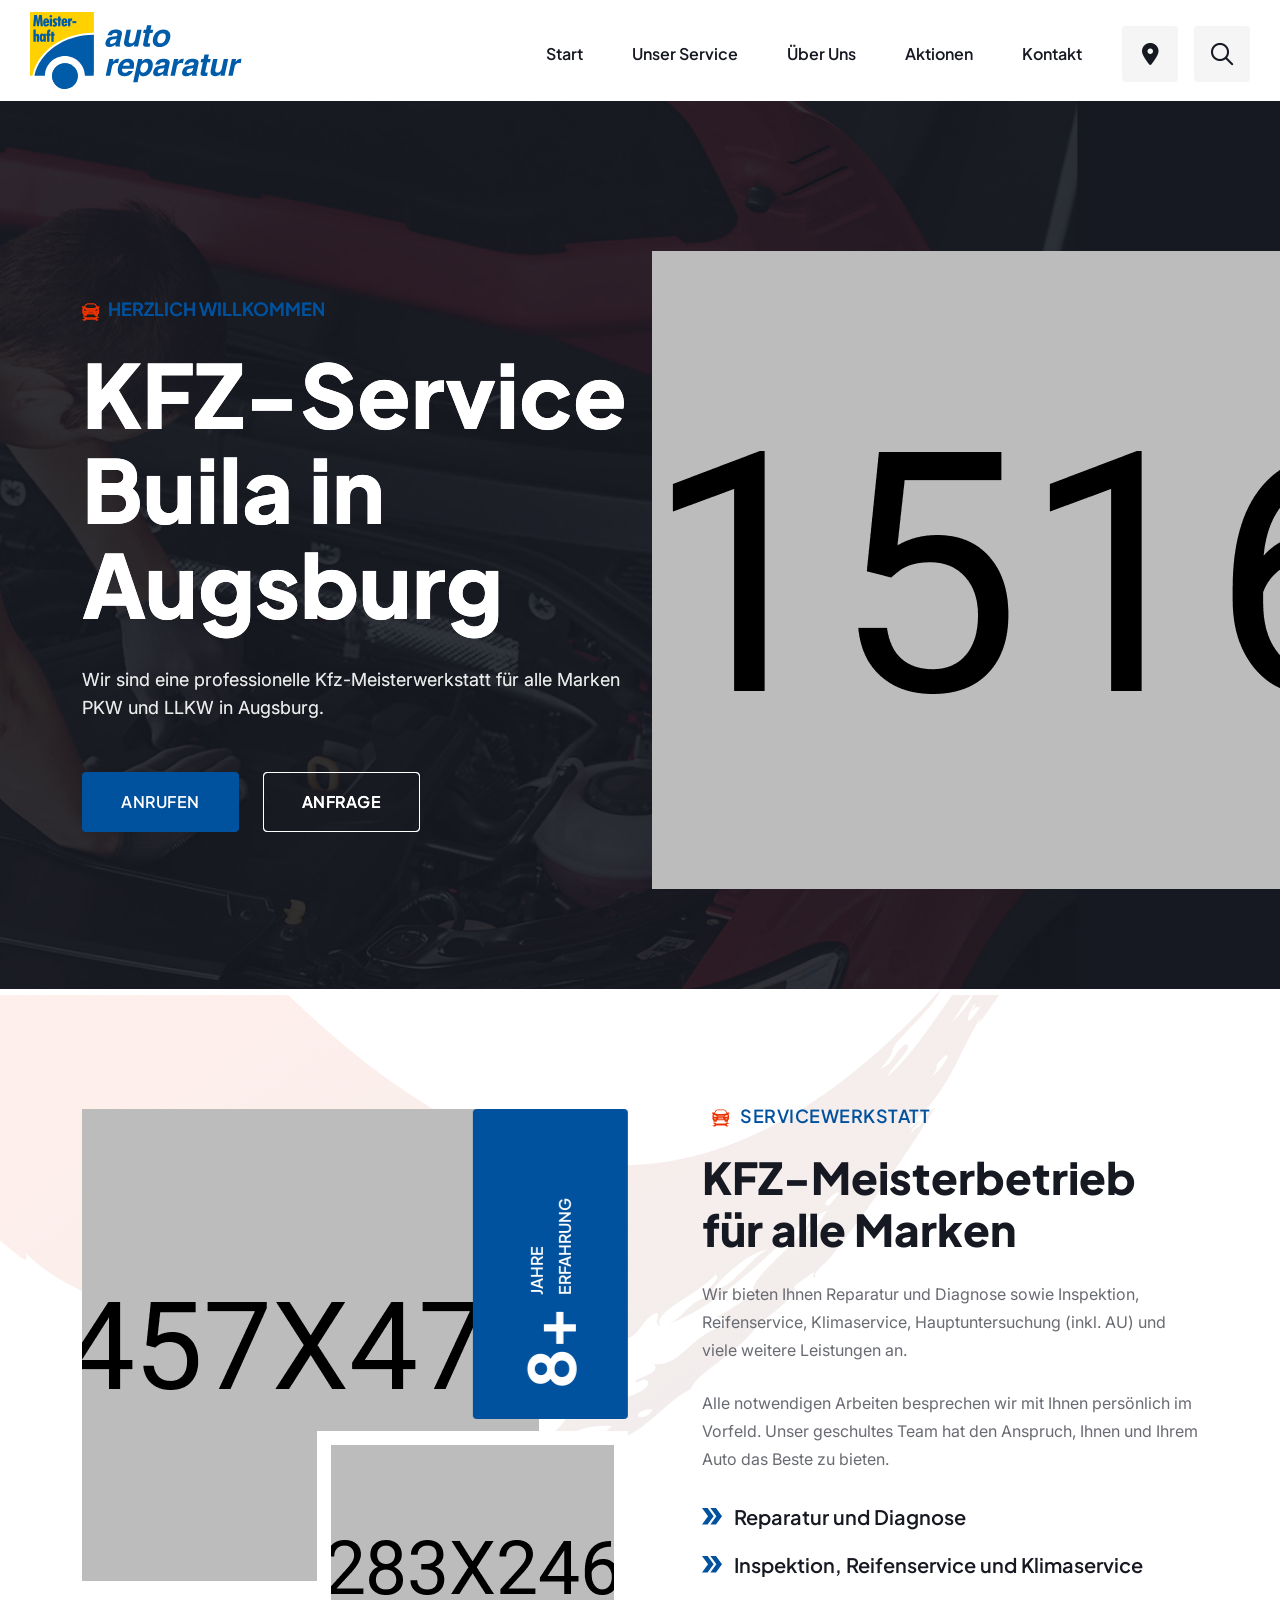
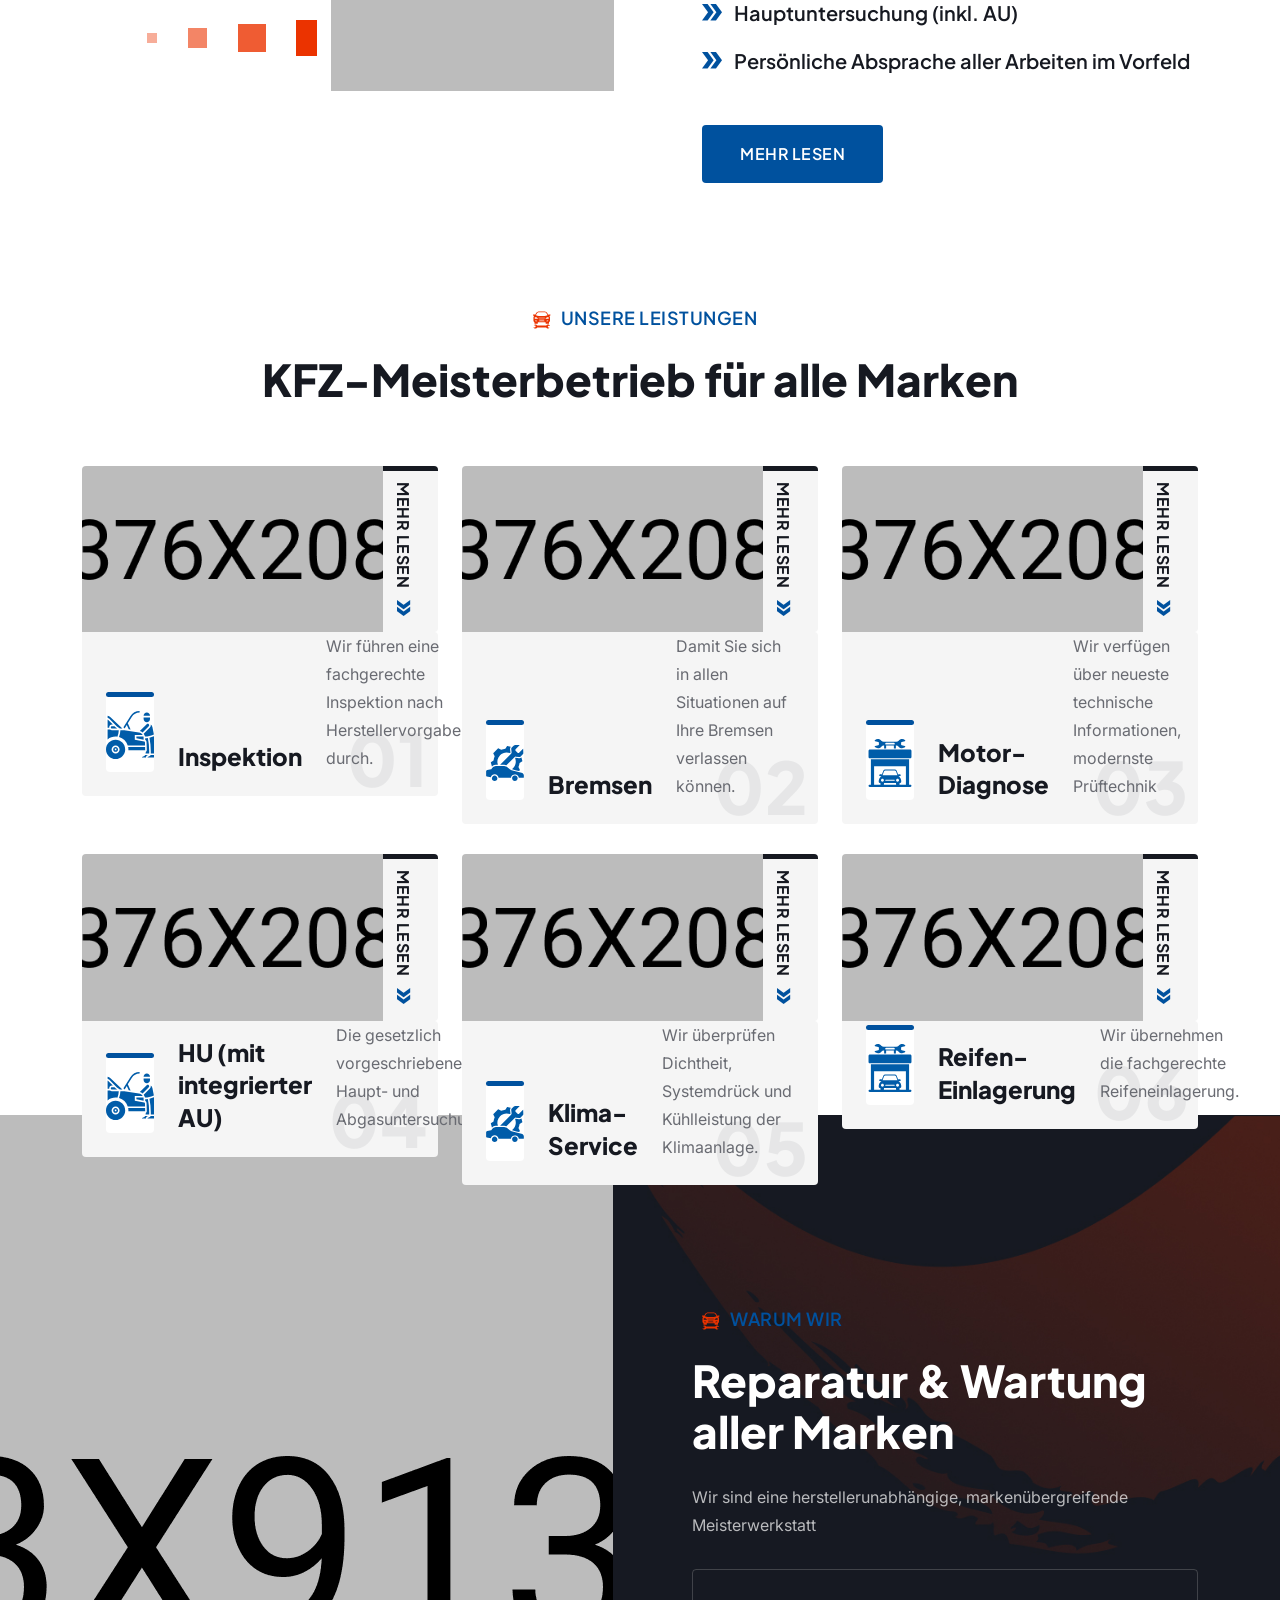
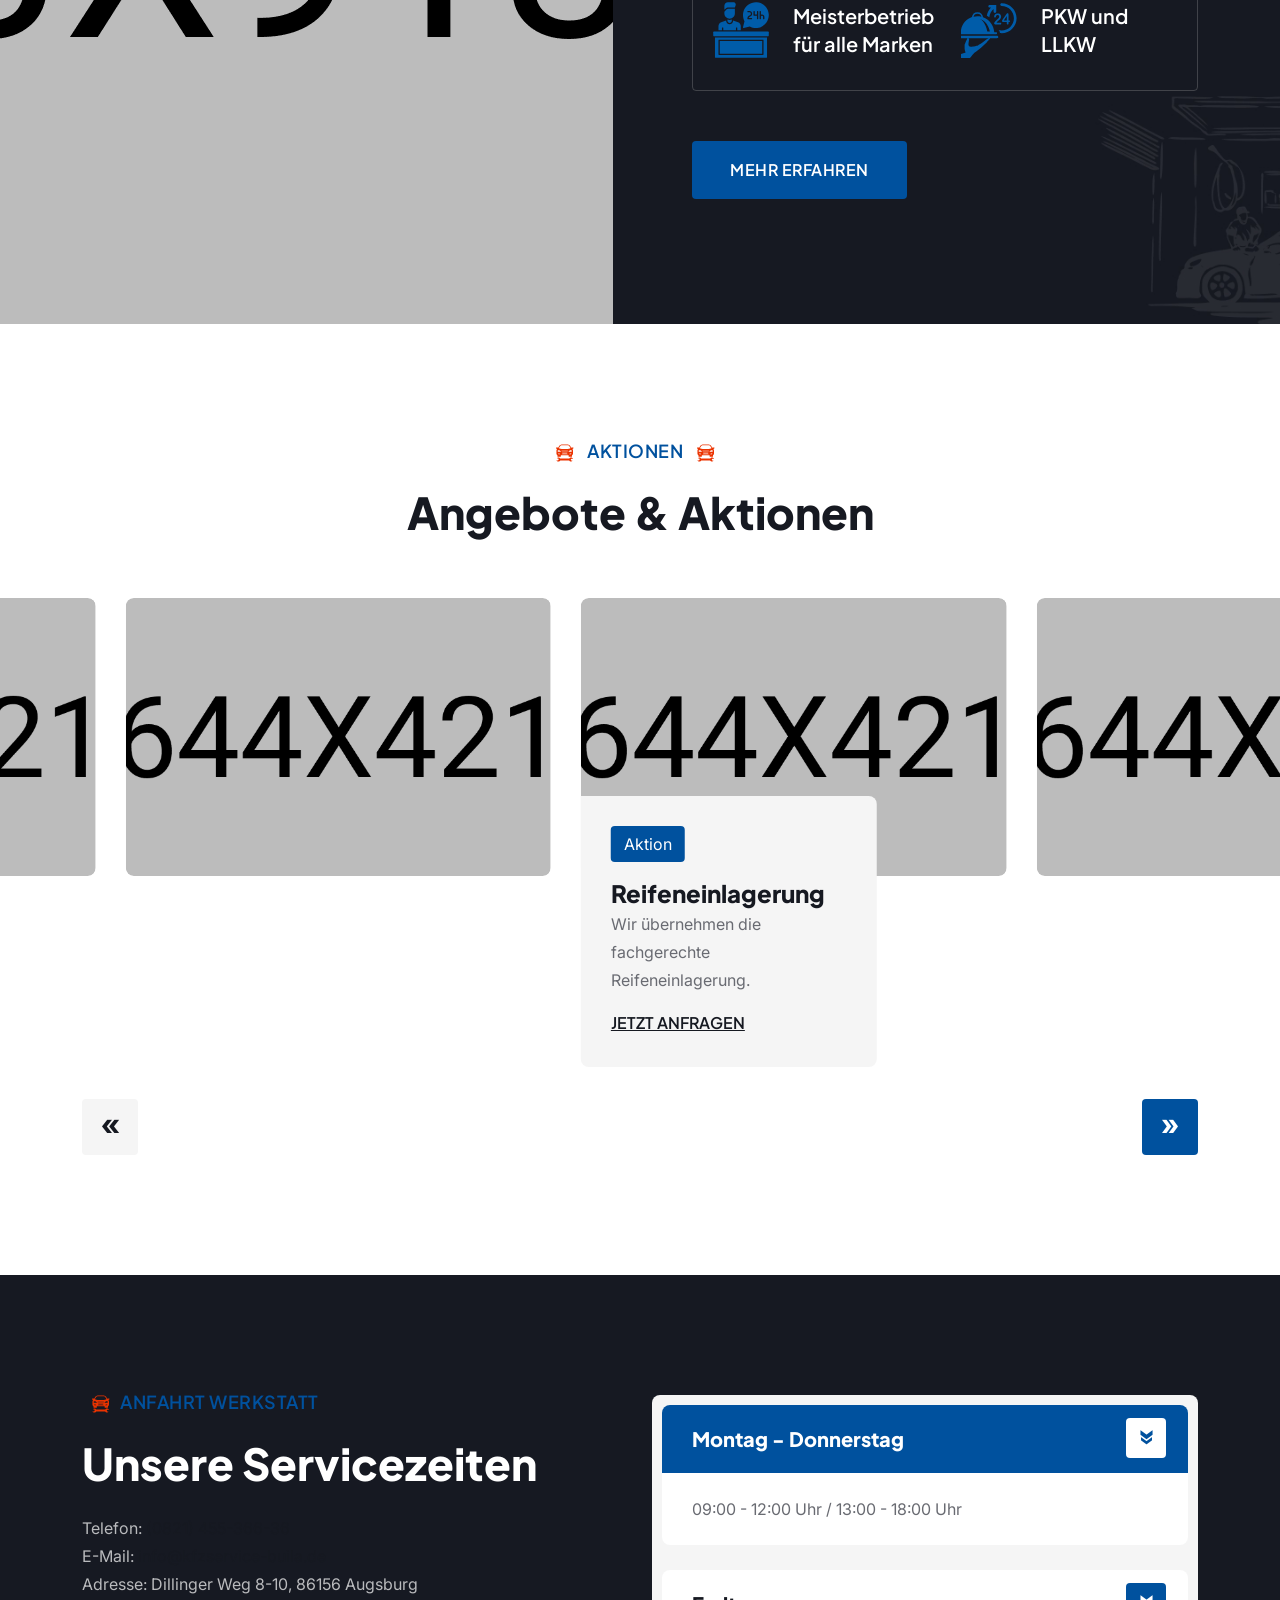
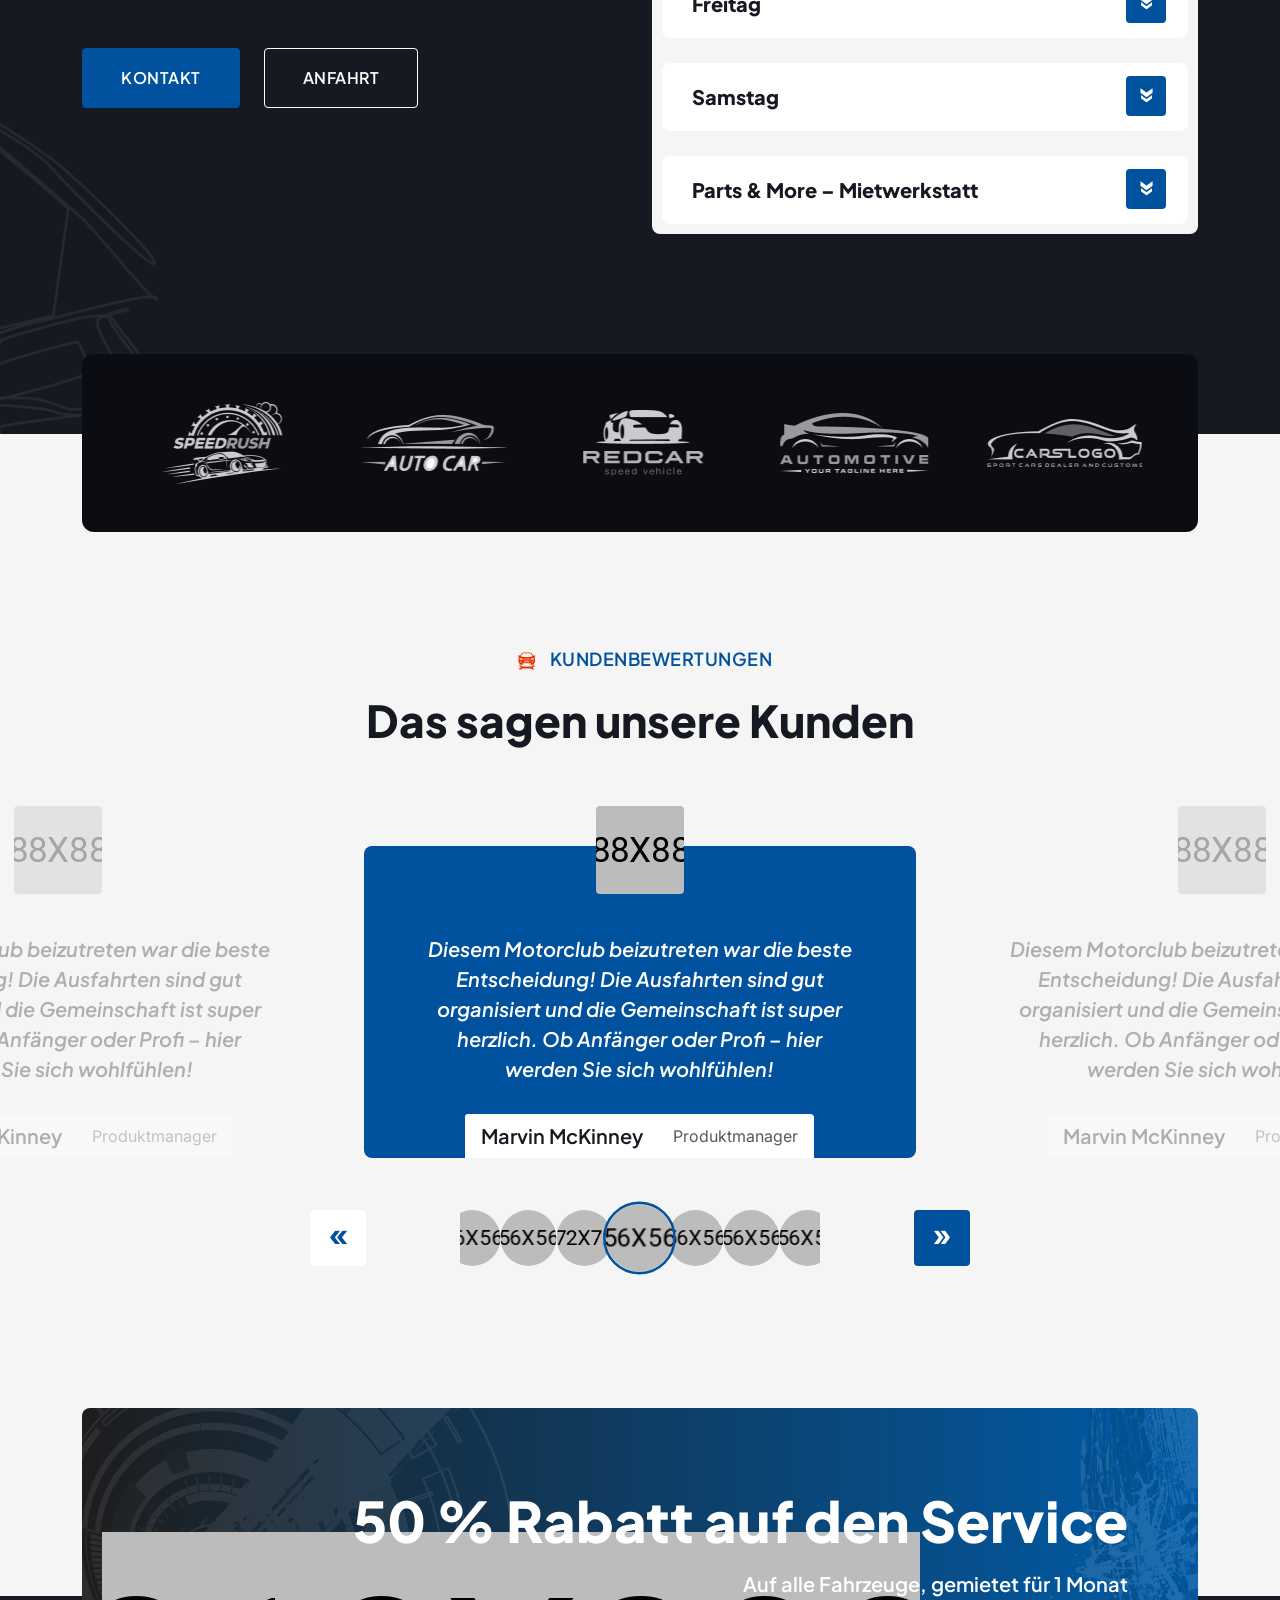
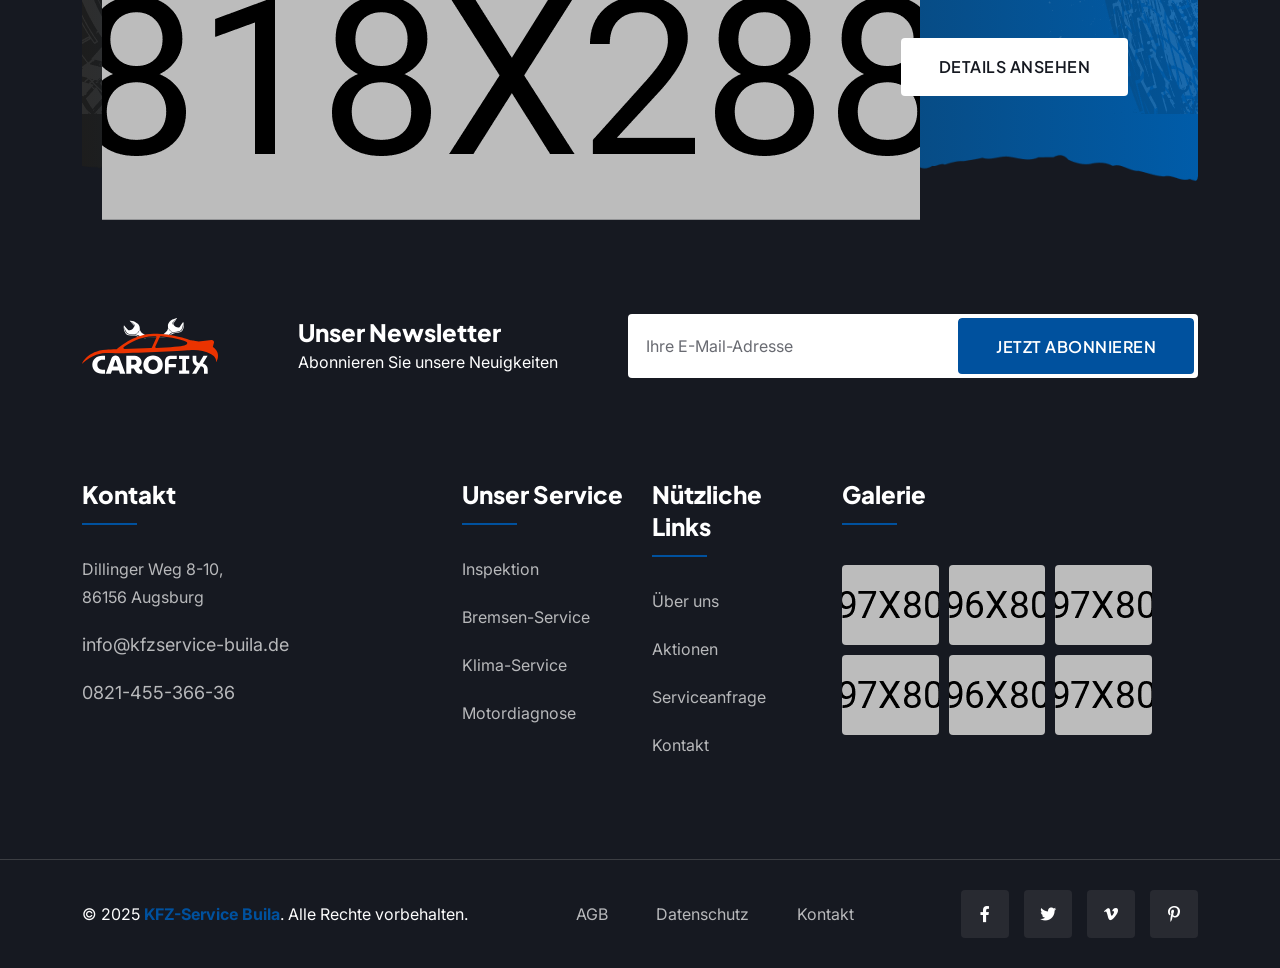
==== index-1.html @ 9a962ad3 "CSV-driven Teileshop, Buila home page text, index-3 footer - Teileshop lists all articles from "PAM " ====
<!DOCTYPE html>
<html lang="de">
    <!--<< Header Area >>-->
    <head>
        <!-- ========== Meta Tags ========== -->
        <meta charset="UTF-8">
        <meta http-equiv="X-UA-Compatible" content="IE=edge">
        <meta name="viewport" content="width=device-width, initial-scale=1">
        <meta name="author" content="Pixel-plus">
        <meta name="description" content="KFZ-Service Buila: professionelle Kfz-Meisterwerkstatt für alle Marken PKW und LLKW in Augsburg.">
        <!-- ======== Page title ============ -->
        <title>KFZ-Service Buila - Autowerkstatt in Augsburg</title>
        <!--<< Favcion >>-->
        <link rel="shortcut icon" href="assets/img/favicon/favicon.ico">
        <link rel="apple-touch-icon" sizes="57x57" href="assets/img/favicon/apple-icon-57x57.png">
        <link rel="apple-touch-icon" sizes="60x60" href="assets/img/favicon/apple-icon-60x60.png">
        <link rel="apple-touch-icon" sizes="72x72" href="assets/img/favicon/apple-icon-72x72.png">
        <link rel="apple-touch-icon" sizes="76x76" href="assets/img/favicon/apple-icon-76x76.png">
        <link rel="apple-touch-icon" sizes="114x114" href="assets/img/favicon/apple-icon-114x114.png">
        <link rel="apple-touch-icon" sizes="120x120" href="assets/img/favicon/apple-icon-120x120.png">
        <link rel="apple-touch-icon" sizes="144x144" href="assets/img/favicon/apple-icon-144x144.png">
        <link rel="apple-touch-icon" sizes="152x152" href="assets/img/favicon/apple-icon-152x152.png">
        <link rel="apple-touch-icon" sizes="180x180" href="assets/img/favicon/apple-icon-180x180.png">
        <link rel="icon" type="image/png" sizes="192x192" href="assets/img/favicon/android-icon-192x192.png">
        <link rel="icon" type="image/png" sizes="32x32" href="assets/img/favicon/favicon-32x32.png">
        <link rel="icon" type="image/png" sizes="96x96" href="assets/img/favicon/favicon-96x96.png">
        <link rel="icon" type="image/png" sizes="16x16" href="assets/img/favicon/favicon-16x16.png">
        <link rel="manifest" href="assets/img/favicon/manifest.json">
        <!--<< Bootstrap min.css >>-->
        <link rel="stylesheet" href="assets/css/bootstrap.min.css">
        <!--<< All Min Css >>-->
        <link rel="stylesheet" href="assets/css/all.min.css">
        <!--<< Animate.css >>-->
        <link rel="stylesheet" href="assets/css/animate.css">
        <!--<< Magnific Popup.css >>-->
        <link rel="stylesheet" href="assets/css/magnific-popup.css">
        <!--<< MeanMenu.css >>-->
        <link rel="stylesheet" href="assets/css/meanmenu.css">
        <!--<< Swiper Bundle.css >>-->
        <link rel="stylesheet" href="assets/css/swiper-bundle.min.css">
        <!--<< Nice Select.css >>-->
        <link rel="stylesheet" href="assets/css/nice-select.css">
        <!--<< Icomon.css >>-->
        <link rel="stylesheet" href="assets/css/icomon.css">
        <!--<< Main.css >>-->
        <link rel="stylesheet" href="assets/css/main.css?v=2">
        <link rel="stylesheet" href="assets/css/custom.css?v=2">
    </head>
    <body>

       <!-- Preloader Start -->
        <div id="preloader" class="preloader">
            <div class="animation-preloader">
                <div class="spinner">                
                </div>
                <div class="txt-loading">
                    <span data-text-preloader="C" class="letters-loading">
                        C
                    </span>
                    <span data-text-preloader="A" class="letters-loading">
                        A
                    </span>
                    <span data-text-preloader="R" class="letters-loading">
                        R
                    </span>
                    <span data-text-preloader="O" class="letters-loading">
                        O
                    </span>
                    <span data-text-preloader="F" class="letters-loading">
                        F
                    </span>
                    <span data-text-preloader="I" class="letters-loading">
                        I
                    </span>
                    <span data-text-preloader="X" class="letters-loading">
                        X
                    </span>
                </div>
                <p class="text-center">Laden</p>
            </div>
            <div class="loader">
                <div class="row">
                    <div class="col-3 loader-section section-left">
                        <div class="bg"></div>
                    </div>
                    <div class="col-3 loader-section section-left">
                        <div class="bg"></div>
                    </div>
                    <div class="col-3 loader-section section-right">
                        <div class="bg"></div>
                    </div>
                    <div class="col-3 loader-section section-right">
                        <div class="bg"></div>
                    </div>
                </div>
            </div>
        </div>  

        <!-- GT Back To Top Start -->
        <button id="gt-back-top" class="gt-back-to-top show">
           <img src="assets/img/icon/up-arrow.svg" alt="">
        </button>


        <!-- Offcanvas Area Start -->
        <div class="fix-area">
            <div class="offcanvas__info">
                <div class="offcanvas__wrapper">
                    <div class="offcanvas__content">
                        <div class="offcanvas__top mb-5 d-flex justify-content-between align-items-center">
                            <div class="offcanvas__logo">
                                <a href="index.html">
                                    <img src="assets/img/logo/black-logo-2.svg" alt="logo-img">
                                </a>
                            </div>
                            <div class="offcanvas__close">
                                <button>
                                <i class="fas fa-times"></i>
                                </button>
                            </div>
                        </div>
                        <p class="text d-none d-xl-block">
                            Wir sind eine professionelle Kfz-Meisterwerkstatt für alle Marken PKW und LLKW in Augsburg.
                        </p>
                        <div class="mobile-menu fix mb-3"></div>
                        <div class="offcanvas__contact">
                            <h4>Kontaktinfo</h4>
                            <ul>
                                <li class="d-flex align-items-center">
                                    <div class="offcanvas__contact-icon">
                                        <i class="fal fa-map-marker-alt"></i>
                                    </div>
                                    <div class="offcanvas__contact-text">
                                        <a target="_blank" href="https://www.google.com/maps/search/?api=1&amp;query=Dillinger+Weg+8-10%2C+86156+Augsburg">Dillinger Weg 8-10, 86156 Augsburg</a>
                                    </div>
                                </li>
                                <li class="d-flex align-items-center">
                                    <div class="offcanvas__contact-icon mr-15">
                                        <i class="fal fa-envelope"></i>
                                    </div>
                                    <div class="offcanvas__contact-text">
                                        <a href="mailto:info@kfzservice-buila.de">info@kfzservice-buila.de</a>
                                    </div>
                                </li>
                                <li class="d-flex align-items-center">
                                    <div class="offcanvas__contact-icon mr-15">
                                        <i class="fal fa-clock"></i>
                                    </div>
                                    <div class="offcanvas__contact-text">
                                        <a href="#servicezeiten">Mo - Do: 09:00 - 12:00 / 13:00 - 18:00 Uhr<br>Fr: 09:00 - 12:00 / 13:00 - 15:30 Uhr</a>
                                    </div>
                                </li>
                                <li class="d-flex align-items-center">
                                    <div class="offcanvas__contact-icon mr-15">
                                        <i class="far fa-phone"></i>
                                    </div>
                                    <div class="offcanvas__contact-text">
                                        <a href="tel:+4982145536636">0821 455-366-36</a>
                                    </div>
                                </li>
                            </ul>
                            <div class="header-button mt-4">
                                
                            </div>
                            <a href="contact.php" class="gt-theme-btn">
                                <span class="gt-text-btn">
                                    <span class="gt-text-2">SERVICEANFRAGE</span>
                                </span>
                            </a>
                            <div class="social-icon d-flex align-items-center">
                                <a href="#"><i class="fab fa-facebook-f"></i></a>
                                <a href="#"><i class="fab fa-twitter"></i></a>
                                <a href="#"><i class="fab fa-youtube"></i></a>
                                <a href="#"><i class="fab fa-linkedin-in"></i></a>
                            </div>
                        </div>
                    </div>
                </div>
            </div>
        </div>
        <div class="offcanvas__overlay"></div>

        <!-- Header Section Start -->
        <header id="header-sticky" class="header-1 bg-theme">
            <div class="container-fluid">
                <div class="mega-menu-wrapper">
                    <div class="header-main">
                        <div class="logo">
                            <a href="index.html" class="header-logo1">
                                <img src="assets/img/home-1/meisterhaftlogo.svg" alt="KFZ-Service Buila – Meisterhaft" class="logo-meisterhaft">
                            </a>
                        </div>
                        <div class="header-main-right-item">
                            <div class="head-top-wrapper">
                                <ul>
                                    <li>
                                        Dillinger Weg 8-10, 86156 Augsburg
                                    </li>
                                    <li>
                                        /
                                    </li>
                                    <li>
                                        Servicezeiten: Mo - Do: 09:00 - 18:00 Uhr, Fr: 09:00 - 15:30 Uhr
                                    </li>
                                </ul>
                                <div class="gt-social-icon d-flex align-items-center">
                                    <a href="#"><i class="fab fa-facebook-f"></i></a>
                                    <a href="#"><i class="fab fa-twitter"></i></a>
                                    <a href="#"><i class="fab fa-vimeo-v"></i></a>
                                    <a href="#"><i class="fab fa-pinterest-p"></i></a>
                                </div>
                            </div>
                            <div class="header-right-area">
                                <div class="mean__menu-wrapper">
                                <div class="main-menu">
                                    <nav id="mobile-menu">
                                        <ul>
                                            <li class="active">
                                                <a href="index.html">Start</a>
                                            </li>
                                            <li class="has-mega">
                                                <a href="service-details.html">
                                                    Unser Service
                                                </a>
                                                <ul class="submenu mega-menu">
                                                    <li><a href="service-details.html"><span class="mega-icon"><!-- <img src="assets/img/icons/leistungen/raeder-reifen.svg" alt=""> --></span>Räder und Reifen</a></li>
                                                    <li><a href="service-details.html"><span class="mega-icon"><!-- <img src="assets/img/icons/leistungen/auspuff.svg" alt=""> --></span>Auspuff-Service</a></li>
                                                    <li><a href="service-details.html"><span class="mega-icon"><!-- <img src="assets/img/icons/leistungen/batterie.svg" alt=""> --></span>Batterie-Service</a></li>
                                                    <li><a href="service-details.html"><span class="mega-icon"><!-- <img src="assets/img/icons/leistungen/autoglas.svg" alt=""> --></span>Autoglasreparatur</a></li>
                                                    <li><a href="service-details.html"><span class="mega-icon"><!-- <img src="assets/img/icons/leistungen/bremsen.svg" alt=""> --></span>Bremsen-Service</a></li>
                                                    <li><a href="service-details.html"><span class="mega-icon"><!-- <img src="assets/img/icons/leistungen/motordiagnose.svg" alt=""> --></span>Motordiagnose</a></li>
                                                    <li><a href="service-details.html"><span class="mega-icon"><!-- <img src="assets/img/icons/leistungen/getriebespuelung.svg" alt=""> --></span>Automatikgetriebespülung</a></li>
                                                    <li><a href="service-details.html"><span class="mega-icon"><!-- <img src="assets/img/icons/leistungen/reifen-einlagerung.svg" alt=""> --></span>Reifen-Einlagerung</a></li>
                                                    <li><a href="service-details.html"><span class="mega-icon"><!-- <img src="assets/img/icons/leistungen/oel.svg" alt=""> --></span>Öl-Service</a></li>
                                                    <li><a href="service-details.html"><span class="mega-icon"><!-- <img src="assets/img/icons/leistungen/klima.svg" alt=""> --></span>Klima-Service</a></li>
                                                    <li><a href="service-details.html"><span class="mega-icon"><!-- <img src="assets/img/icons/leistungen/inspektion.svg" alt=""> --></span>Inspektion</a></li>
                                                    <li><a href="service-details.html"><span class="mega-icon"><!-- <img src="assets/img/icons/leistungen/unfallinstandsetzung.svg" alt=""> --></span>Unfallinstandsetzung</a></li>
                                                    <li><a href="service-details.html"><span class="mega-icon"><!-- <img src="assets/img/icons/leistungen/achsvermessung.svg" alt=""> --></span>Achsvermessung</a></li>
                                                    <li><a href="service-details.html"><span class="mega-icon"><!-- <img src="assets/img/icons/leistungen/fahrwerk.svg" alt=""> --></span>Fahrwerk-Service</a></li>
                                                    <li><a href="service-details.html"><span class="mega-icon"><!-- <img src="assets/img/icons/leistungen/hu-au.svg" alt=""> --></span>HU (mit integrierter AU)</a></li>
                                                    <li><a href="service-details.html"><span class="mega-icon"><!-- <img src="assets/img/icons/leistungen/urlaubs-check.svg" alt=""> --></span>Urlaubs-Check</a></li>
                                                </ul>
                                            </li>
                                            <li>
                                                <a href="about.html">Über uns</a>
                                            </li>
                                            <li>
                                                <a href="#aktionen">Aktionen</a>
                                            </li>
                                            <li>
                                                <a href="contact.html">Kontakt</a>
                                            </li>
                                        </ul>
                                    </nav>
                                </div>
                                </div>
                                <div class="header-right d-flex justify-content-end align-items-center">
                                    <div class="header-right-icon">
                                        <a href="https://www.google.com/maps/search/?api=1&amp;query=Dillinger+Weg+8-10%2C+86156+Augsburg" class="cart-icon" target="_blank" rel="noopener" aria-label="Anfahrt auf Google Maps"><i class="fa-solid fa-location-dot"></i></a>
                                        <a href="#" class="main-header__search search-toggler">
                                            <i class="fa-regular fa-magnifying-glass"></i>
                                        </a>
                                    </div>
                                    <a href="contact.html" class="gt-theme-btn">
                                        <span class="gt-text-btn">
                                            <span class="gt-text-2">SERVICEANFRAGE</span>
                                        </span>
                                    </a>
                                    <div class="header__hamburger d-xl-none my-auto">
                                        <div class="sidebar__toggle">
                                            <div class="header-bar">
                                                <span></span>
                                                <span></span>
                                            </div>
                                        </div>
                                    </div>
                                </div>
                            </div>
                        </div>
                    </div>
                </div>
            </div>
        </header>

        <!-- GT Search Start -->
        <div class="search-popup">
            <div class="search-popup__overlay search-toggler"></div>
            <div class="search-popup__content">
                <form role="search" method="get" class="search-popup__form" action="#">
                    <input type="text" id="search" name="search" placeholder="Hier suchen...">
                    <button type="submit" aria-label="Suche absenden" class="search-btn">
                        <span><i class="fa-regular fa-magnifying-glass"></i></span>
                    </button>
                </form>
            </div>
        </div>

        <!-- GT Join Club Form Start -->
        <div class="modal modal-common-wrap fade" id="exampleModal1" tabindex="-1" aria-hidden="true">
            <div class="modal-dialog modal-dialog-centered modal-xl">
                <div class="modal-content">
                    <div class="modal-header">
                        <button type="button" class="btn-close" data-bs-dismiss="modal" aria-label="Schließen"></button>
                    </div>
                    <div class="modal-body">
                        <div class="gt-join-club-form">
                            <div class="gt-join-club-image">
                                <img src="assets/img/join-form.jpg" alt="img">
                            </div>
                            <div class="gt-join-club-content">
                                <div class="gt-join-content">
                                    <h3>WERDEN SIE MITGLIED</h3>
                                    <p>
                                        Gemeinsam fahren, gemeinsam wachsen – werden Sie Mitglied in unserem Club und erleben Sie echte Motorrad-Gemeinschaft
                                    </p>
                                </div>
                                <form action="#">
                                    <div class="row g-4 justify-content-center">
                                        <div class="col-lg-12">
                                            <div class="form-clt">
                                                <span>Ihr Name</span>
                                                <input type="text" name="name" id="name" placeholder="Ihr Name">
                                            </div>
                                        </div>
                                        <div class="col-lg-12">
                                            <div class="form-clt">
                                                <span>Ihre E-Mail</span>
                                                <input type="text" name="email" id="email01" placeholder="E-Mail-Adresse">
                                            </div>
                                        </div>
                                        <div class="col-lg-12">
                                            <div class="form-clt">
                                                <span>Ihre Telefonnummer</span>
                                                <input type="text" name="phone" id="phone" placeholder="Ihre Telefonnummer">
                                            </div>
                                        </div>
                                        <div class="col-lg-12">
                                            <div class="form-clt">
                                                <span>Ihre Stadt</span>
                                                <div class="form">
                                                    <select class="single-select w-100">
                                                        <option>Ihre Stadt</option>
                                                        <option>Australien</option>
                                                        <option>Dänemark</option>
                                                        <option>Portugal</option>
                                                    </select>
                                                </div>
                                            </div>
                                        </div>
                                        <div class="col-lg-12">
                                            <div class="form-clt">
                                                <span>Ihr Wohngebiet</span>
                                                <div class="form">
                                                    <select class="single-select w-100">
                                                        <option>Gebiet wählen</option>
                                                        <option>Dhaka</option>
                                                        <option>Khulna</option>
                                                        <option>Kushtia</option>
                                                    </select>
                                                </div>
                                            </div>
                                        </div>
                                        <div class="col-lg-12">
                                            <div class="form-clt">
                                                <span>Wählen Sie Ihr Fahrzeug</span>
                                                <div class="form">
                                                    <select class="single-select w-100">
                                                        <option>Fahrzeug wählen</option>
                                                        <option>Motorrad</option>
                                                        <option>Auto</option>
                                                        <option>Fahrrad</option>
                                                    </select>
                                                </div>
                                            </div>
                                        </div>
                                        <div class="col-lg-12">
                                            <div class="form-clt">
                                                <span>Ihre Nachricht</span>
                                                <textarea name="message" id="message01" placeholder="Ihre Nachricht"></textarea>
                                            </div>
                                        </div>
                                        <div class="col-lg-12">
                                            <div class="gt-button text-center">
                                                <button type="submit" class="gt-theme-btn">
                                                    <span class="gt-icon-btn"><i class="icon-icon-1"></i></span>
                                                    <span class="gt-text-btn">
                                                        <span class="gt-text-2">JETZT SENDEN</span>
                                                    </span>
                                                </button>
                                            </div>
                                        </div>
                                    </div>
                                </form>
                            </div>
                        </div>
                    </div>
                </div>
            </div>
        </div>

        <!-- GT Shop Details Popup Start -->
        <div class="modal modal-common-wrap fade" id="exampleModal2" tabindex="-1" aria-hidden="true">
            <div class="modal-dialog style-shop-details modal-dialog-centered modal-xl">
                <div class="modal-content">
                    <div class="modal-header">
                        <button type="button" class="btn-close" data-bs-dismiss="modal" aria-label="Schließen"></button>
                    </div>
                    <div class="modal-body">
                       <div class="gt-shop-details-wrapper">
                        <div class="row g-4">
                            <div class="col-lg-6">
                                <div class="gt-shop-details-image">
                                    <img src="assets/img/inner/shop-details/details-01.jpg" alt="img">
                                    <span class="gt-box-text">(09 % Rabatt)</span>
                                </div>
                            </div>
                            <div class="col-lg-6">
                                <div class="gt-shop-details-content">
                                    <h6><span>Marke:</span> Carofix</h6>
                                    <h2>Integralhelme</h2>
                                    <ul class="price-list">
                                        <li>
                                            Preis: <span>$250.00</span>
                                        </li>
                                        <li>
                                            <del>$279.00</del>
                                        </li>
                                    </ul>
                                    <span class="eye-icon">
                                        <i class="fa-regular fa-eye"></i>
                                        16 Personen sehen sich das gerade an
                                    </span>
                                    <ul class="color-list">
                                        <li>
                                            <span>Farbe:</span>
                                        </li>
                                        <li></li>
                                        <li></li>
                                        <li></li>
                                        <li></li>
                                    </ul>
                                    <div class="star">
                                        <i class="fa-solid fa-star"></i>
                                        <i class="fa-solid fa-star"></i>
                                        <i class="fa-solid fa-star"></i>
                                        <i class="fa-solid fa-star"></i>
                                        <i class="fa-solid fa-star"></i>
                                        <span>(79+ Bewertungen)</span>
                                    </div>
                                    <p>
                                        Schnell sein! Nur noch 12 Stück auf Lager!
                                    </p>
                                    <div class="cart-quantity">
                                        <p class="qty">
                                            <button class="qtyminus" aria-hidden="true">−</button>
                                            <input type="number" name="qty" id="qty2" min="1" max="10" step="1" value="1">
                                            <button class="qtyplus" aria-hidden="true">+</button>
                                        </p>
                                        <a href="shop-details.html" class="shop-btn theme-btn">In den Warenkorb</a>
                                        <div class="icon-item">
                                            <a href="shop-details.html" class="icon">
                                                <i class="far fa-heart"></i>
                                            </a>
                                        </div>
                                    </div>
                                    <button type="submit" class="buy-btn">
                                        Jetzt kaufen
                                    </button>
                                    <ul class="gt-list-items">
                                        <li>
                                            <span>Zertifizierung:</span> Erfüllt DOT-, ECE- oder Snell-Sicherheitsnormen
                                        </li>
                                        <li>
                                            <span>Maximaler Schutz:</span> Vollständiger Schutz für Kopf, Gesicht und Kinn
                                        </li>
                                    </ul>
                                    <div class="share-list">
                                        <span>Teilen:</span>
                                        <a href="#"><i class="fab fa-facebook-f"></i></a>
                                        <a href="#"><i class="fab fa-twitter"></i></a>
                                        <a href="#"><i class="fab fa-vimeo-v"></i></a>
                                        <a href="#"><i class="fab fa-pinterest-p"></i></a>
                                    </div>
                                    <div class="gt-bank-list">
                                        <div class="">
                                            Garantiert
                                            <span>Sicherer Bezahlvorgang</span>
                                        </div>
                                        <img src="assets/img/inner/shop-details/pay_brand.png" alt="img">
                                    </div>
                                </div>
                            </div>
                        </div>
                       </div>
                    </div>
                </div>
            </div>
        </div>

        <!-- GT Hero Section Start -->
        <section class="gt-hero-section gt-hero-1 fix bg-cover" style="background-image: url('assets/img/home-1/hero/hero-bg.jpg');">
            <div class="gt-bg-shape">
                <img src="assets/img/home-1/hero/bg-shape.png" alt="img">
            </div>
            <div class="gt-array-button">
                <button class="array-prev"><i class="icon-icon-2"></i></button>
                <button class="array-next"><i class="icon-icon-3"></i></button>
            </div>
            <div class="container">
                <div class="swiper gt-hero-slider">
                    <div class="swiper-wrapper">
                        <div class="swiper-slide">
                            <div class="row g-4 align-items-center">
                                <div class="col-lg-6">
                                    <div class="gt-hero-content">
                                        <h6 class="wow fadeInUp"><img src="assets/img/home-1/hero/car-icon.svg" alt="img">HERZLICH WILLKOMMEN</h6>
                                        <h1 class="wow fadeInUp" data-wow-delay=".3s">
                                            KFZ-Service Buila in Augsburg
                                        </h1>
                                        <p class="wow fadeInUp" data-wow-delay=".5s">
                                            Wir sind eine professionelle Kfz-Meisterwerkstatt für alle Marken PKW und LLKW in Augsburg.
                                        </p>
                                        <div class="gt-hero-button wow fadeInUp" data-wow-delay=".7s">
                                            <a href="tel:+4982145536636" class="gt-theme-btn">
                                                <span class="gt-text-btn">
                                                    <span class="gt-text-2">ANRUFEN</span>
                                                </span>
                                            </a>
                                            <a href="contact.html" class="gt-theme-btn gt-border-style">
                                                <span class="gt-text-btn">
                                                    <span class="gt-text-2">ANFRAGE</span>
                                                </span>
                                            </a>
                                        </div>
                                    </div>
                                </div>
                                <div class="col-lg-6">
                                    <div class="gt-hero-image">
                                        <img src="assets/img/home-1/hero/hero-1.png" alt="img">
                                    </div>
                                </div>
                            </div>
                        </div>
                         <div class="swiper-slide">
                            <div class="row g-4 align-items-center">
                                <div class="col-lg-6">
                                    <div class="gt-hero-content">
                                        <h6 class="wow fadeInUp"><img src="assets/img/home-1/hero/car-icon.svg" alt="img">HERZLICH WILLKOMMEN</h6>
                                        <h1 class="wow fadeInUp" data-wow-delay=".3s">
                                            KFZ-Service Buila in Augsburg
                                        </h1>
                                        <p class="wow fadeInUp" data-wow-delay=".5s">
                                            Wir sind eine professionelle Kfz-Meisterwerkstatt für alle Marken PKW und LLKW in Augsburg.
                                        </p>
                                        <div class="gt-hero-button wow fadeInUp" data-wow-delay=".7s">
                                            <a href="tel:+4982145536636" class="gt-theme-btn">
                                                <span class="gt-text-btn">
                                                    <span class="gt-text-2">ANRUFEN</span>
                                                </span>
                                            </a>
                                            <a href="contact.html" class="gt-theme-btn gt-border-style">
                                                <span class="gt-text-btn">
                                                    <span class="gt-text-2">ANFRAGE</span>
                                                </span>
                                            </a>
                                        </div>
                                    </div>
                                </div>
                                <div class="col-lg-6">
                                    <div class="gt-hero-image">
                                        <img src="assets/img/home-1/hero/hero-2.png" alt="img">
                                    </div>
                                </div>
                            </div>
                        </div>
                         <div class="swiper-slide">
                            <div class="row g-4 align-items-center">
                                <div class="col-lg-6">
                                    <div class="gt-hero-content">
                                        <h6 class="wow fadeInUp"><img src="assets/img/home-1/hero/car-icon.svg" alt="img">HERZLICH WILLKOMMEN</h6>
                                        <h1 class="wow fadeInUp" data-wow-delay=".3s">
                                            KFZ-Service Buila in Augsburg
                                        </h1>
                                        <p class="wow fadeInUp" data-wow-delay=".5s">
                                            Wir sind eine professionelle Kfz-Meisterwerkstatt für alle Marken PKW und LLKW in Augsburg.
                                        </p>
                                        <div class="gt-hero-button wow fadeInUp" data-wow-delay=".7s">
                                            <a href="tel:+4982145536636" class="gt-theme-btn">
                                                <span class="gt-text-btn">
                                                    <span class="gt-text-2">ANRUFEN</span>
                                                </span>
                                            </a>
                                            <a href="contact.html" class="gt-theme-btn gt-border-style">
                                                <span class="gt-text-btn">
                                                    <span class="gt-text-2">ANFRAGE</span>
                                                </span>
                                            </a>
                                        </div>
                                    </div>
                                </div>
                                <div class="col-lg-6">
                                    <div class="gt-hero-image">
                                        <img src="assets/img/home-1/hero/hero-3.png" alt="img">
                                    </div>
                                </div>
                            </div>
                        </div>
                    </div>
                </div>
            </div>
        </section>

        <!-- GT About Section Start -->
        <section class="gt-about-section fix section-padding">
            <div class="gt-left-shape-1">
                <img src="assets/img/home-1/about/left-shape.png" alt="img">
            </div>
            <div class="container">
                <div class="gt-about-wrapper">
                    <div class="row g-4">
                        <div class="col-lg-6">
                            <div class="gt-about-image-items">
                                <div class="gt-box-shape">
                                    <img src="assets/img/home-1/about/box-shape.png" alt="img">
                                </div>
                                <div class="gt-about-image">
                                    <img src="assets/img/home-1/about/about-01.jpg" alt="img" class="gt-about-img-1 wow img-custom-anim-left">
                                    <div class="gt-about-image-2">
                                        <img src="assets/img/home-1/about/about-02.jpg" alt="img" class="wow img-custom-anim-right">
                                    </div>
                                    <div class="gt-counter-box">
                                        <h2><span class="gt-count">25</span>+</h2>
                                        <p>
                                            JAHRE <br> ERFAHRUNG
                                        </p>
                                    </div>
                                </div>
                            </div>
                        </div>
                        <div class="col-lg-6">
                            <div class="gt-about-content">
                                <div class="gt-section-title mb-0">
                                    <span class="wow fadeInUp"><img src="assets/img/sub-icon.svg" alt="img">SERVICEWERKSTATT</span>
                                    <h2 class="wow fadeInUp" data-wow-delay=".3s">
                                        KFZ-Meisterbetrieb für alle Marken
                                    </h2>
                                </div>
                                <p class="gt-about-text wow fadeInUp" data-wow-delay=".5s">
                                    Wir bieten Ihnen Reparatur und Diagnose sowie Inspektion, Reifenservice, Klimaservice, Hauptuntersuchung (inkl. AU) und viele weitere Leistungen an.
                                </p>
                                <p class="gt-about-text wow fadeInUp" data-wow-delay=".5s">
                                    Alle notwendigen Arbeiten besprechen wir mit Ihnen persönlich im Vorfeld. Unser geschultes Team hat den Anspruch, Ihnen und Ihrem Auto das Beste zu bieten.
                                </p>
                                <ul class="gt-about-list wow fadeInUp" data-wow-delay=".3s">
                                    <li>
                                        <i class="icon-icon-3"></i>
                                        Reparatur und Diagnose
                                    </li>
                                    <li>
                                        <i class="icon-icon-3"></i>
                                        Inspektion, Reifenservice und Klimaservice
                                    </li>
                                    <li>
                                        <i class="icon-icon-3"></i>
                                        Hauptuntersuchung (inkl. AU)
                                    </li>
                                    <li>
                                        <i class="icon-icon-3"></i>
                                        Persönliche Absprache aller Arbeiten im Vorfeld
                                    </li>
                                </ul>
                                <div class="gt-about-button wow fadeInUp" data-wow-delay=".3s">
                                    <a href="about.html" class="gt-theme-btn">
                                        <span class="gt-text-btn">
                                            <span class="gt-text-2">MEHR LESEN</span>
                                        </span>
                                    </a>
                                </div>
                            </div>
                        </div>
                    </div>
                </div>
            </div>
        </section>

        <!-- GT Service Section Start -->
        <section class="gt-service-section">
            <div class="gt-car-shape">
                <img src="assets/img/home-1/service/car-shape.png" alt="img">
            </div>
            <div class="container">
                <div class="gt-service-wrapper">
                    <div class="gt-section-title text-center">
                        <span class="wow fadeInUp"><img src="assets/img/sub-icon.svg" alt="img">UNSERE LEISTUNGEN</span>
                        <h2 class="wow fadeInUp" data-wow-delay=".3s">
                            KFZ-Meisterbetrieb für alle Marken
                        </h2>
                    </div>
                    <div class="row">
                        <div class="col-xl-4 col-lg-6 col-md-6 wow fadeInUp" data-wow-delay=".2s">
                            <div class="gt-service-card-items">
                                <div class="gt-thumb">
                                    <img src="assets/img/home-1/service/service-01.jpg" alt="img">
                                    <a href="service-details.html" class="gt-link-btn">
                                        MEHR LESEN <i class="icon-icon-3"></i>
                                    </a>
                                </div>
                                <div class="gt-content">
                                    <div class="gt-icon">
                                        <svg xmlns="http://www.w3.org/2000/svg" width="48" height="48" viewBox="0 0 48 48" fill="none">
                                            <g clip-path="url(#clip0_2121_1063)">
                                              <path d="M30.3999 27.3321L37.5999 28.6415V27.0575C37.5999 26.5543 37.5343 26.0665 37.4104 25.6008H30.3999V27.3321Z" fill="#005CA9"/>
                                              <path d="M42.7709 15.2969C43.0439 15.0239 43.1998 14.6481 43.1998 14.2625C43.1998 13.4559 42.5439 12.8 41.7365 12.8C41.3463 12.8 40.9783 12.952 40.7021 13.2282L33.835 20.0961C34.8639 20.3649 35.7936 20.8465 36.5783 21.4903L42.7709 15.2969Z" fill="#005CA9"/>
                                              <path d="M39.8881 40.6374L39.5361 42.3999H43.2002V40.1761C43.2002 35.7405 42.7475 31.2983 41.8635 26.9487C40.9842 27.0753 40.0955 27.1511 39.2002 27.18V29.0151C40.0107 29.3999 40.5568 30.2288 40.5568 31.1815L40.8002 39.1761C40.8002 39.828 40.426 40.3776 39.8881 40.6374Z" fill="#005CA9"/>
                                              <path d="M43.9025 16.4282L37.6904 22.6407C38.3514 23.4931 38.8209 24.4938 39.0451 25.5841C41.8947 25.504 44.6682 24.9009 47.2963 23.7743L47.8873 23.5208L46.4002 16.0802C46.1865 15.0114 45.5529 14.12 44.7025 13.5337C44.7611 13.7681 44.8002 14.0099 44.8002 14.2626C44.8002 15.0817 44.4818 15.8497 43.9025 16.4282Z" fill="#005CA9"/>
                                              <path d="M40.8001 1.6001C39.0353 1.6001 37.6001 3.03525 37.6001 4.8001H44.0001C44.0001 3.03525 42.5649 1.6001 40.8001 1.6001Z" fill="#005CA9"/>
                                              <path d="M40.8001 11.1999C42.5649 11.1999 44.0001 9.76475 44.0001 7.9999V6.3999H37.6001V7.9999C37.6001 9.76475 39.0353 11.1999 40.8001 11.1999Z" fill="#005CA9"/>
                                              <path d="M20.7953 13.9586L22.716 18.2801L24.6008 18.5816L21.8145 12.3121L25.7328 5.98242C27.4312 3.23828 30.3727 1.6 33.6 1.6V0C29.8145 0 26.3648 1.92148 24.3719 5.14062L17.4199 16.3703L18.6055 17.4937L20.7953 13.9586Z" fill="#005CA9"/>
                                              <path d="M10.9259 15.3937L13.8665 17.6H16.3923L4.50088 6.33433C3.63838 5.51675 2.66572 5.02222 1.6001 4.86011V6.63042C2.1626 6.82729 2.67432 7.14331 3.10322 7.57183L10.9259 15.3937Z" fill="#005CA9"/>
                                              <path d="M38.9568 31.2054C38.9568 30.7839 38.6713 30.4519 38.2779 30.3902L28.8002 28.6679V24H36.701C35.865 22.7121 34.5072 21.7863 32.885 21.5273L18.3369 19.2H14.3811C14.2963 21.5585 13.8346 23.864 13.0049 26.0742C17.1268 27.2152 20.4178 30.3617 21.7514 34.4H39.0545L38.9568 31.2054Z" fill="#005CA9"/>
                                              <path d="M8.46856 15.2H5.9998C5.33809 15.2 4.7998 15.7382 4.7998 16.4C4.7998 17.0617 5.33809 17.6 5.9998 17.6H11.2076L9.83418 16.5656L8.46856 15.2Z" fill="#005CA9"/>
                                              <path d="M43.8122 44.9879L41.704 46.0414C41.6399 46.0734 41.6001 46.1383 41.6001 46.2105V46.4H48.0001V44H44.6802C44.5267 44.4207 44.2298 44.7793 43.8122 44.9879Z" fill="#005CA9"/>
                                              <path d="M47.9272 25.2449C46.4694 25.8695 44.9694 26.3425 43.439 26.6687C44.3382 31.1097 44.7999 35.6464 44.7999 40.1761V42.4H47.9999V25.2136L47.9272 25.2449Z" fill="#005CA9"/>
                                              <path d="M39.1779 44C39.017 44.4008 38.7217 44.7328 38.3268 44.9312L36.1049 46.0426C36.0408 46.0742 36.001 46.1391 36.001 46.2113C36.0002 46.3152 36.085 46.4 36.1889 46.4H40.0002V46.2113C40.0002 45.5297 40.3787 44.9176 40.9881 44.6121L42.2115 44H39.1779Z" fill="#005CA9"/>
                                              <path d="M3.1998 16.4C3.1998 14.8559 4.45566 13.6 5.9998 13.6H6.86855L1.97168 8.70317C1.8584 8.5895 1.73184 8.4938 1.60059 8.40552V16.8H3.24121C3.22129 16.668 3.1998 16.5368 3.1998 16.4Z" fill="#005CA9"/>
                                              <path d="M11.4177 25.744C12.2345 23.6433 12.6931 21.448 12.781 19.1999H6.0001C5.23994 19.1999 4.55205 18.8937 4.04658 18.3999H1.6001V28.4097C3.85596 26.6069 6.68408 25.5999 9.6001 25.5999C10.2185 25.5999 10.8224 25.6593 11.4177 25.744Z" fill="#005CA9"/>
                                              <path d="M39.2001 39.2L39.1024 36H22.1665C22.3153 36.7785 22.4001 37.5793 22.4001 38.4V39.2H39.2001Z" fill="#005CA9"/>
                                              <path d="M9.60019 36C8.27715 36 7.2002 37.077 7.2002 38.4C7.2002 39.723 8.27715 40.8 9.60019 40.8C10.9232 40.8 12.0002 39.723 12.0002 38.4C12.0002 37.077 10.9232 36 9.60019 36ZM10.4002 39.2H8.8002V37.6H10.4002V39.2Z" fill="#005CA9"/>
                                              <path d="M9.6 28.8C4.30625 28.8 0 33.1063 0 38.4C0 43.6938 4.30625 48 9.6 48C14.8937 48 19.2 43.6938 19.2 38.4C19.2 33.1063 14.8937 28.8 9.6 28.8ZM9.6 42.4C7.39453 42.4 5.6 40.6055 5.6 38.4C5.6 36.1946 7.39453 34.4 9.6 34.4C11.8055 34.4 13.6 36.1946 13.6 38.4C13.6 40.6055 11.8055 42.4 9.6 42.4Z" fill="#005CA9"/>
                                            </g>
                                            <defs>
                                              <clipPath id="clip0_2121_1063">
                                                <rect width="48" height="48" fill="white"/>
                                              </clipPath>
                                            </defs>
                                        </svg>
                                    </div>
                                    <h3><a href="service-details.html">Inspektion</a></h3>
                                    <p>Wir führen eine fachgerechte Inspektion nach Herstellervorgaben durch.</p>
                                    <span class="gt-number">
                                        01
                                    </span>
                                </div>
                                <a href="service-details.html" class="gt-link-btn-2">
                                    MEHR LESEN <i class="icon-icon-3"></i>
                                </a>
                            </div>
                        </div>
                        <div class="col-xl-4 col-lg-6 col-md-6 wow fadeInUp" data-wow-delay=".4s">
                            <div class="gt-service-card-items">
                                <div class="gt-thumb">
                                    <img src="assets/img/home-1/service/service-02.jpg" alt="img">
                                    <a href="service-details.html" class="gt-link-btn">
                                        MEHR LESEN <i class="icon-icon-3"></i>
                                    </a>
                                </div>
                                <div class="gt-content">
                                    <div class="gt-icon">
                                        <svg xmlns="http://www.w3.org/2000/svg" width="38" height="38" viewBox="0 0 38 38" fill="none">
                                            <path fill-rule="evenodd" clip-rule="evenodd" d="M25.0853 9.76739L14.1219 20.7309C14.0707 20.7821 14.107 20.8696 14.1795 20.8694C17.2392 20.8637 18.9266 20.8618 20.2887 21.2912C20.3182 21.3005 20.3485 21.2931 20.3705 21.2713L28.4799 13.1619C28.892 12.7497 29.4243 12.5618 30.0141 12.6355L33.1331 13.0251C33.7173 13.0981 34.2508 12.9151 34.6673 12.4987L36.8065 10.3593C37.1843 9.98147 37.3672 9.51395 37.3458 8.98L37.1762 4.76185C37.1733 4.6911 37.0878 4.6577 37.0378 4.70771C35.7162 6.02934 34.3944 7.35107 33.0728 8.6727C32.6619 9.08358 31.9917 9.08349 31.581 8.6727L29.5748 6.66649C29.164 6.25561 29.164 5.58554 29.5748 5.17465C30.8965 3.85302 32.2182 2.5313 33.5399 1.20957C33.5901 1.15946 33.5565 1.07392 33.4858 1.07114L29.2677 0.901601C28.7337 0.880097 28.266 1.06298 27.8881 1.44074L25.7488 3.58019C25.3324 3.99654 25.1493 4.53002 25.2223 5.11418L25.6121 8.23312C25.6855 8.82304 25.4974 9.35536 25.0853 9.76739ZM27.6907 31.8373C26.7993 32.204 26.1066 33.0347 26.1066 34.3326C26.1066 35.8611 27.3454 37.0999 28.8739 37.0999C30.4024 37.0999 31.6412 35.8611 31.6412 34.3326C31.6412 33.0075 30.9388 32.204 30.0292 31.8259L30.0288 31.8267C29.2638 31.521 28.4603 31.5505 27.6932 31.8363C27.6923 31.8366 27.6915 31.8369 27.6907 31.8373ZM10.5958 32.3758C9.51518 31.2952 7.7627 31.2952 6.68212 32.3758C5.60154 33.4563 5.60154 35.2088 6.68212 36.2894C7.76279 37.37 9.51518 37.37 10.5958 36.2894C11.6763 35.2088 11.6763 33.4563 10.5958 32.3758ZM23.8299 25.22C24.578 25.8783 26.5371 26.6115 27.417 26.8585C30.0093 27.5861 32.8989 28.1546 35.4577 28.732C36.617 28.9936 37.6253 29.7493 37.8106 30.9099C37.9277 31.6437 37.8501 32.5516 37.8126 33.4034C37.8043 33.5917 37.6385 33.7237 37.4441 33.7237H32.8914C32.8508 33.7237 32.8169 33.6944 32.8111 33.6542C32.5925 32.153 31.6483 31.1676 30.4805 30.7002L30.4809 30.6993C28.2032 29.789 25.3341 30.9361 24.937 33.6542C24.9311 33.6943 24.8973 33.7236 24.8567 33.7236H12.6466C12.6068 33.7236 12.5734 33.6955 12.5666 33.6561C12.4248 32.8268 12.0267 32.0848 11.4566 31.5147C9.27614 29.3343 5.57716 30.3676 4.79121 33.2917C4.78007 33.3333 4.7387 33.3588 4.69655 33.3502L0.857609 32.5614C0.493193 32.4865 0.126953 32.2408 0.126953 31.8642V27.222C0.126953 26.5759 0.696617 26.1391 1.32945 25.9991L5.1082 25.1627C5.23511 25.1348 5.35406 25.066 5.44353 24.9584C7.83364 22.0798 8.17425 22.08 12.9508 22.0827C13.3203 22.0829 13.715 22.0831 14.1374 22.0823C17.2315 22.0752 18.7917 22.0798 19.9748 22.4668C21.1235 22.8428 22.0348 23.6407 23.8299 25.22ZM29.1434 14.243C29.1312 14.2125 29.1377 14.1796 29.1607 14.1561C29.3659 13.9466 29.5166 13.7673 29.8671 13.8111L32.9861 14.2008C33.8387 14.3073 34.6606 14.0632 35.3068 13.5184C35.3524 13.4799 35.422 13.5018 35.4375 13.5594L36.3714 17.0447C36.3806 17.0792 36.3671 17.1143 36.3372 17.1338L33.6035 18.909C33.5822 18.9229 33.5695 18.9436 33.5669 18.9689C33.4247 20.3849 33.051 21.7552 32.4757 23.0296C32.4652 23.0528 32.4658 23.0771 32.4773 23.0999L33.9592 26.0083C33.9754 26.0402 33.9695 26.0772 33.9443 26.1026L33.1118 26.9351C33.0917 26.9552 33.0649 26.963 33.0372 26.957C31.25 26.5682 29.4601 26.17 27.7452 25.6884C27.3574 25.5796 26.7732 25.3766 26.1951 25.1361C26.1372 25.112 26.1272 25.0349 26.177 24.9968C29.5288 22.4327 30.6493 18.0136 29.1434 14.243ZM14.0593 11.1472C11.4592 13.7474 10.7365 17.514 11.8912 20.7626C11.9101 20.8156 11.8712 20.8707 11.815 20.8708C8.56142 20.8827 7.49831 21.0234 6.03316 22.4687C5.98881 22.5124 5.91393 22.4922 5.8978 22.4319L4.78804 18.2901C4.77882 18.2555 4.79226 18.2205 4.82222 18.201L7.55591 16.4258C7.57723 16.4118 7.5899 16.3911 7.59249 16.3659C7.73466 14.9498 8.10839 13.5795 8.68372 12.3051C8.69418 12.2819 8.69361 12.2576 8.68209 12.2349L7.20023 9.32656C7.18401 9.29469 7.18986 9.25763 7.21511 9.23238L12.1447 4.30288C12.17 4.27763 12.2071 4.27168 12.2389 4.2879L15.1445 5.76841C15.1672 5.77993 15.1915 5.78061 15.2146 5.77014C16.501 5.19203 17.8741 4.82397 19.2772 4.6816C19.3026 4.67901 19.3232 4.66643 19.3371 4.64502L21.1133 1.90998C21.1328 1.88003 21.1678 1.8665 21.2024 1.87581L24.6878 2.8097C24.7454 2.82515 24.7673 2.89485 24.7288 2.94045C24.184 3.58662 23.9398 4.40858 24.0463 5.26115L24.4361 8.38029C24.4798 8.73069 24.3006 8.88141 24.091 9.08656C24.0676 9.1095 24.0347 9.11603 24.0042 9.10384C20.6836 7.77779 16.7479 8.45853 14.0593 11.1472Z" fill="#005CA9"/>
                                          </svg>
                                    </div>
                                    <h3><a href="service-details.html">Bremsen</a></h3>
                                    <p>Damit Sie sich in allen Situationen auf Ihre Bremsen verlassen können.</p>
                                    <span class="gt-number">
                                        02
                                    </span>
                                </div>
                                <a href="service-details.html" class="gt-link-btn-2">
                                    MEHR LESEN <i class="icon-icon-3"></i>
                                </a>
                            </div>
                        </div>
                        <div class="col-xl-4 col-lg-6 col-md-6 wow fadeInUp" data-wow-delay=".6s">
                            <div class="gt-service-card-items">
                                <div class="gt-thumb">
                                    <img src="assets/img/home-1/service/service-03.jpg" alt="img">
                                    <a href="service-details.html" class="gt-link-btn">
                                        MEHR LESEN <i class="icon-icon-3"></i>
                                    </a>
                                </div>
                                <div class="gt-content">
                                    <div class="gt-icon">
                                        <svg xmlns="http://www.w3.org/2000/svg" width="48" height="48" viewBox="0 0 48 48" fill="none">
                                            <path d="M44.0972 10.5186H3.90248C3.14573 10.5186 2.53223 11.1321 2.53223 11.8888V17.928C2.53223 18.6847 3.14573 19.2982 3.90248 19.2982H44.0971C44.8539 19.2982 45.4674 18.6847 45.4674 17.928V11.8888C45.4675 11.1321 44.854 10.5186 44.0972 10.5186Z" fill="#005CA9"/>
                                            <path d="M44.4197 45.8133H43.1014V20.3171H4.89829V45.8133H3.57998C3.00135 45.8133 2.53223 46.2823 2.53223 46.861C2.53223 47.4397 3.00135 47.9088 3.57998 47.9088H44.4196C44.9983 47.9088 45.4674 47.4397 45.4674 46.861C45.4675 46.2824 44.9984 45.8133 44.4197 45.8133ZM31.5493 42.6807C30.7247 42.6807 30.059 42.0149 30.059 41.1905C30.059 40.3659 30.7248 39.6957 31.5493 39.6957C32.3737 39.6957 33.0395 40.3659 33.0395 41.1905C33.0395 42.0149 32.3738 42.6807 31.5493 42.6807ZM16.5385 36.25L18.0601 32.2555C18.2543 31.7457 18.7508 31.4035 19.2959 31.4035H28.7037C29.2488 31.4035 29.7452 31.7457 29.9394 32.2555L31.461 36.25H16.5385ZM28.7849 41.1884C28.7849 41.4321 28.5877 41.6293 28.344 41.6293H19.6557C19.412 41.6293 19.2148 41.4321 19.2148 41.1884C19.2148 40.9448 19.412 40.7475 19.6557 40.7475H28.344C28.5877 40.7475 28.7849 40.9448 28.7849 41.1884ZM17.9408 41.1905C17.9408 42.0149 17.275 42.6807 16.4505 42.6807C15.6261 42.6807 14.9603 42.0149 14.9603 41.1905C14.9603 40.3659 15.6261 39.6957 16.4505 39.6957C17.275 39.6957 17.9408 40.3659 17.9408 41.1905ZM17.9848 45.2687V43.9858H30.0149V45.2687C30.0149 45.5116 30.1606 45.7181 30.3678 45.8133H17.632C17.8392 45.7182 17.9848 45.5117 17.9848 45.2687ZM33.2423 45.8133C33.4495 45.7181 33.5952 45.5116 33.5952 45.2687V43.9858H34.0219C34.7054 43.9858 35.2565 43.4348 35.2565 42.7513C35.2047 42.4116 35.5999 40.1617 33.7485 38.2011L32.7389 37.134L32.7183 37.0801C32.8748 37.1112 33.039 37.132 33.2128 37.132C34.0811 37.132 34.7846 36.7118 34.7846 36.1919C34.7846 35.6749 34.0811 35.2546 33.2128 35.2546C32.79 35.2546 32.4074 35.3554 32.1239 35.5173L30.7634 31.9401C30.4372 31.0847 29.6171 30.5202 28.7043 30.5202H19.2953C18.3826 30.5202 17.5625 31.0846 17.2362 31.9401L15.876 35.5165C15.5938 35.3552 15.2127 35.2547 14.7907 35.2547C13.9224 35.2547 13.2151 35.675 13.2151 36.192C13.2151 36.7119 13.9224 37.1321 14.7907 37.1321C14.9631 37.1321 15.1259 37.1115 15.2811 37.0809L15.2609 37.1341L14.2512 38.2012C12.3997 40.171 12.7955 42.4123 12.7432 42.7514C12.7432 43.4348 13.2944 43.9859 13.9778 43.9859H14.4045V45.2688C14.4045 45.5117 14.5502 45.7182 14.7574 45.8134H8.09798V27.2884H39.9017V45.8134L33.2423 45.8133Z" fill="#005CA9"/>
                                            <path d="M12.2542 6.32287L9.11559 7.01465C8.65781 7.11131 8.51024 7.68609 8.85618 7.9964C9.66506 8.73403 10.7384 9.18168 11.9185 9.18168C13.2818 9.18168 14.5027 8.5814 15.3319 7.63518C15.9473 6.93318 16.863 6.5669 17.799 6.5669H18.1093V9.50212H20.1339V6.56709H27.8661V9.50231H29.8907V6.56709H30.2061C31.137 6.56709 32.0527 6.93337 32.6681 7.63537C33.5024 8.58159 34.7182 9.18187 36.0815 9.18187C37.2617 9.18187 38.335 8.73421 39.1387 7.99659C39.4847 7.68121 39.3371 7.1115 38.8793 7.01484L35.7407 6.32306C35.3693 6.24168 35.0997 5.91103 35.0997 5.52946V3.74887C35.0997 3.36225 35.3693 3.03665 35.7407 2.95021L38.8844 2.2635C39.3422 2.16178 39.4897 1.59206 39.1438 1.27659C38.3349 0.538965 37.2616 0.0913086 36.0815 0.0913086C34.7182 0.0913086 33.4972 0.69159 32.6681 1.63771C32.0527 2.33972 31.137 2.706 30.201 2.706H17.7991C16.8631 2.706 15.9474 2.33972 15.332 1.63771C14.5027 0.69159 13.2818 0.0913086 11.9185 0.0913086C10.7383 0.0913086 9.66496 0.544027 8.86124 1.27659C8.51531 1.59196 8.66287 2.16178 9.12065 2.2635L12.2542 2.95021C12.6256 3.03665 12.8952 3.36225 12.8952 3.74887V5.52421C12.8952 5.91084 12.6257 6.2415 12.2542 6.32287ZM20.1035 3.74887H27.8967C28.3901 3.74887 28.787 4.14562 28.787 4.63912C28.787 5.12747 28.3902 5.52937 27.8967 5.52937H20.1035C19.6101 5.52937 19.2132 5.12747 19.2132 4.63912C19.2133 4.14562 19.6101 3.74887 20.1035 3.74887Z" fill="#005CA9"/>
                                          </svg>
                                    </div>
                                    <h3><a href="service-details.html">Motor-Diagnose</a></h3>
                                    <p>Wir verfügen über neueste technische Informationen, modernste Prüftechnik</p>
                                    <span class="gt-number">
                                        03
                                    </span>
                                </div>
                                <a href="service-details.html" class="gt-link-btn-2">
                                    MEHR LESEN <i class="icon-icon-3"></i>
                                </a>
                            </div>
                        </div>
                        <div class="col-xl-4 col-lg-6 col-md-6 wow fadeInUp" data-wow-delay=".2s">
                            <div class="gt-service-card-items">
                                <div class="gt-thumb">
                                    <img src="assets/img/home-1/service/service-04.jpg" alt="img">
                                    <a href="service-details.html" class="gt-link-btn">
                                        MEHR LESEN <i class="icon-icon-3"></i>
                                    </a>
                                </div>
                                <div class="gt-content">
                                    <div class="gt-icon">
                                        <svg xmlns="http://www.w3.org/2000/svg" width="48" height="48" viewBox="0 0 48 48" fill="none">
                                            <g clip-path="url(#clip0_2121_1063)">
                                              <path d="M30.3999 27.3321L37.5999 28.6415V27.0575C37.5999 26.5543 37.5343 26.0665 37.4104 25.6008H30.3999V27.3321Z" fill="#005CA9"/>
                                              <path d="M42.7709 15.2969C43.0439 15.0239 43.1998 14.6481 43.1998 14.2625C43.1998 13.4559 42.5439 12.8 41.7365 12.8C41.3463 12.8 40.9783 12.952 40.7021 13.2282L33.835 20.0961C34.8639 20.3649 35.7936 20.8465 36.5783 21.4903L42.7709 15.2969Z" fill="#005CA9"/>
                                              <path d="M39.8881 40.6374L39.5361 42.3999H43.2002V40.1761C43.2002 35.7405 42.7475 31.2983 41.8635 26.9487C40.9842 27.0753 40.0955 27.1511 39.2002 27.18V29.0151C40.0107 29.3999 40.5568 30.2288 40.5568 31.1815L40.8002 39.1761C40.8002 39.828 40.426 40.3776 39.8881 40.6374Z" fill="#005CA9"/>
                                              <path d="M43.9025 16.4282L37.6904 22.6407C38.3514 23.4931 38.8209 24.4938 39.0451 25.5841C41.8947 25.504 44.6682 24.9009 47.2963 23.7743L47.8873 23.5208L46.4002 16.0802C46.1865 15.0114 45.5529 14.12 44.7025 13.5337C44.7611 13.7681 44.8002 14.0099 44.8002 14.2626C44.8002 15.0817 44.4818 15.8497 43.9025 16.4282Z" fill="#005CA9"/>
                                              <path d="M40.8001 1.6001C39.0353 1.6001 37.6001 3.03525 37.6001 4.8001H44.0001C44.0001 3.03525 42.5649 1.6001 40.8001 1.6001Z" fill="#005CA9"/>
                                              <path d="M40.8001 11.1999C42.5649 11.1999 44.0001 9.76475 44.0001 7.9999V6.3999H37.6001V7.9999C37.6001 9.76475 39.0353 11.1999 40.8001 11.1999Z" fill="#005CA9"/>
                                              <path d="M20.7953 13.9586L22.716 18.2801L24.6008 18.5816L21.8145 12.3121L25.7328 5.98242C27.4312 3.23828 30.3727 1.6 33.6 1.6V0C29.8145 0 26.3648 1.92148 24.3719 5.14062L17.4199 16.3703L18.6055 17.4937L20.7953 13.9586Z" fill="#005CA9"/>
                                              <path d="M10.9259 15.3937L13.8665 17.6H16.3923L4.50088 6.33433C3.63838 5.51675 2.66572 5.02222 1.6001 4.86011V6.63042C2.1626 6.82729 2.67432 7.14331 3.10322 7.57183L10.9259 15.3937Z" fill="#005CA9"/>
                                              <path d="M38.9568 31.2054C38.9568 30.7839 38.6713 30.4519 38.2779 30.3902L28.8002 28.6679V24H36.701C35.865 22.7121 34.5072 21.7863 32.885 21.5273L18.3369 19.2H14.3811C14.2963 21.5585 13.8346 23.864 13.0049 26.0742C17.1268 27.2152 20.4178 30.3617 21.7514 34.4H39.0545L38.9568 31.2054Z" fill="#005CA9"/>
                                              <path d="M8.46856 15.2H5.9998C5.33809 15.2 4.7998 15.7382 4.7998 16.4C4.7998 17.0617 5.33809 17.6 5.9998 17.6H11.2076L9.83418 16.5656L8.46856 15.2Z" fill="#005CA9"/>
                                              <path d="M43.8122 44.9879L41.704 46.0414C41.6399 46.0734 41.6001 46.1383 41.6001 46.2105V46.4H48.0001V44H44.6802C44.5267 44.4207 44.2298 44.7793 43.8122 44.9879Z" fill="#005CA9"/>
                                              <path d="M47.9272 25.2449C46.4694 25.8695 44.9694 26.3425 43.439 26.6687C44.3382 31.1097 44.7999 35.6464 44.7999 40.1761V42.4H47.9999V25.2136L47.9272 25.2449Z" fill="#005CA9"/>
                                              <path d="M39.1779 44C39.017 44.4008 38.7217 44.7328 38.3268 44.9312L36.1049 46.0426C36.0408 46.0742 36.001 46.1391 36.001 46.2113C36.0002 46.3152 36.085 46.4 36.1889 46.4H40.0002V46.2113C40.0002 45.5297 40.3787 44.9176 40.9881 44.6121L42.2115 44H39.1779Z" fill="#005CA9"/>
                                              <path d="M3.1998 16.4C3.1998 14.8559 4.45566 13.6 5.9998 13.6H6.86855L1.97168 8.70317C1.8584 8.5895 1.73184 8.4938 1.60059 8.40552V16.8H3.24121C3.22129 16.668 3.1998 16.5368 3.1998 16.4Z" fill="#005CA9"/>
                                              <path d="M11.4177 25.744C12.2345 23.6433 12.6931 21.448 12.781 19.1999H6.0001C5.23994 19.1999 4.55205 18.8937 4.04658 18.3999H1.6001V28.4097C3.85596 26.6069 6.68408 25.5999 9.6001 25.5999C10.2185 25.5999 10.8224 25.6593 11.4177 25.744Z" fill="#005CA9"/>
                                              <path d="M39.2001 39.2L39.1024 36H22.1665C22.3153 36.7785 22.4001 37.5793 22.4001 38.4V39.2H39.2001Z" fill="#005CA9"/>
                                              <path d="M9.60019 36C8.27715 36 7.2002 37.077 7.2002 38.4C7.2002 39.723 8.27715 40.8 9.60019 40.8C10.9232 40.8 12.0002 39.723 12.0002 38.4C12.0002 37.077 10.9232 36 9.60019 36ZM10.4002 39.2H8.8002V37.6H10.4002V39.2Z" fill="#005CA9"/>
                                              <path d="M9.6 28.8C4.30625 28.8 0 33.1063 0 38.4C0 43.6938 4.30625 48 9.6 48C14.8937 48 19.2 43.6938 19.2 38.4C19.2 33.1063 14.8937 28.8 9.6 28.8ZM9.6 42.4C7.39453 42.4 5.6 40.6055 5.6 38.4C5.6 36.1946 7.39453 34.4 9.6 34.4C11.8055 34.4 13.6 36.1946 13.6 38.4C13.6 40.6055 11.8055 42.4 9.6 42.4Z" fill="#005CA9"/>
                                            </g>
                                            <defs>
                                              <clipPath id="clip0_2121_1063">
                                                <rect width="48" height="48" fill="white"/>
                                              </clipPath>
                                            </defs>
                                        </svg>
                                    </div>
                                    <h3><a href="service-details.html">HU (mit integrierter AU)</a></h3>
                                    <p>Die gesetzlich vorgeschriebene Haupt- und Abgasuntersuchungen.</p>
                                    <span class="gt-number">
                                        04
                                    </span>
                                </div>
                                <a href="service-details.html" class="gt-link-btn-2">
                                    MEHR LESEN <i class="icon-icon-3"></i>
                                </a>
                            </div>
                        </div>
                        <div class="col-xl-4 col-lg-6 col-md-6 wow fadeInUp" data-wow-delay=".4s">
                            <div class="gt-service-card-items">
                                <div class="gt-thumb">
                                    <img src="assets/img/home-1/service/service-05.jpg" alt="img">
                                    <a href="service-details.html" class="gt-link-btn">
                                        MEHR LESEN <i class="icon-icon-3"></i>
                                    </a>
                                </div>
                                <div class="gt-content">
                                    <div class="gt-icon">
                                        <svg xmlns="http://www.w3.org/2000/svg" width="38" height="38" viewBox="0 0 38 38" fill="none">
                                            <path fill-rule="evenodd" clip-rule="evenodd" d="M25.0853 9.76739L14.1219 20.7309C14.0707 20.7821 14.107 20.8696 14.1795 20.8694C17.2392 20.8637 18.9266 20.8618 20.2887 21.2912C20.3182 21.3005 20.3485 21.2931 20.3705 21.2713L28.4799 13.1619C28.892 12.7497 29.4243 12.5618 30.0141 12.6355L33.1331 13.0251C33.7173 13.0981 34.2508 12.9151 34.6673 12.4987L36.8065 10.3593C37.1843 9.98147 37.3672 9.51395 37.3458 8.98L37.1762 4.76185C37.1733 4.6911 37.0878 4.6577 37.0378 4.70771C35.7162 6.02934 34.3944 7.35107 33.0728 8.6727C32.6619 9.08358 31.9917 9.08349 31.581 8.6727L29.5748 6.66649C29.164 6.25561 29.164 5.58554 29.5748 5.17465C30.8965 3.85302 32.2182 2.5313 33.5399 1.20957C33.5901 1.15946 33.5565 1.07392 33.4858 1.07114L29.2677 0.901601C28.7337 0.880097 28.266 1.06298 27.8881 1.44074L25.7488 3.58019C25.3324 3.99654 25.1493 4.53002 25.2223 5.11418L25.6121 8.23312C25.6855 8.82304 25.4974 9.35536 25.0853 9.76739ZM27.6907 31.8373C26.7993 32.204 26.1066 33.0347 26.1066 34.3326C26.1066 35.8611 27.3454 37.0999 28.8739 37.0999C30.4024 37.0999 31.6412 35.8611 31.6412 34.3326C31.6412 33.0075 30.9388 32.204 30.0292 31.8259L30.0288 31.8267C29.2638 31.521 28.4603 31.5505 27.6932 31.8363C27.6923 31.8366 27.6915 31.8369 27.6907 31.8373ZM10.5958 32.3758C9.51518 31.2952 7.7627 31.2952 6.68212 32.3758C5.60154 33.4563 5.60154 35.2088 6.68212 36.2894C7.76279 37.37 9.51518 37.37 10.5958 36.2894C11.6763 35.2088 11.6763 33.4563 10.5958 32.3758ZM23.8299 25.22C24.578 25.8783 26.5371 26.6115 27.417 26.8585C30.0093 27.5861 32.8989 28.1546 35.4577 28.732C36.617 28.9936 37.6253 29.7493 37.8106 30.9099C37.9277 31.6437 37.8501 32.5516 37.8126 33.4034C37.8043 33.5917 37.6385 33.7237 37.4441 33.7237H32.8914C32.8508 33.7237 32.8169 33.6944 32.8111 33.6542C32.5925 32.153 31.6483 31.1676 30.4805 30.7002L30.4809 30.6993C28.2032 29.789 25.3341 30.9361 24.937 33.6542C24.9311 33.6943 24.8973 33.7236 24.8567 33.7236H12.6466C12.6068 33.7236 12.5734 33.6955 12.5666 33.6561C12.4248 32.8268 12.0267 32.0848 11.4566 31.5147C9.27614 29.3343 5.57716 30.3676 4.79121 33.2917C4.78007 33.3333 4.7387 33.3588 4.69655 33.3502L0.857609 32.5614C0.493193 32.4865 0.126953 32.2408 0.126953 31.8642V27.222C0.126953 26.5759 0.696617 26.1391 1.32945 25.9991L5.1082 25.1627C5.23511 25.1348 5.35406 25.066 5.44353 24.9584C7.83364 22.0798 8.17425 22.08 12.9508 22.0827C13.3203 22.0829 13.715 22.0831 14.1374 22.0823C17.2315 22.0752 18.7917 22.0798 19.9748 22.4668C21.1235 22.8428 22.0348 23.6407 23.8299 25.22ZM29.1434 14.243C29.1312 14.2125 29.1377 14.1796 29.1607 14.1561C29.3659 13.9466 29.5166 13.7673 29.8671 13.8111L32.9861 14.2008C33.8387 14.3073 34.6606 14.0632 35.3068 13.5184C35.3524 13.4799 35.422 13.5018 35.4375 13.5594L36.3714 17.0447C36.3806 17.0792 36.3671 17.1143 36.3372 17.1338L33.6035 18.909C33.5822 18.9229 33.5695 18.9436 33.5669 18.9689C33.4247 20.3849 33.051 21.7552 32.4757 23.0296C32.4652 23.0528 32.4658 23.0771 32.4773 23.0999L33.9592 26.0083C33.9754 26.0402 33.9695 26.0772 33.9443 26.1026L33.1118 26.9351C33.0917 26.9552 33.0649 26.963 33.0372 26.957C31.25 26.5682 29.4601 26.17 27.7452 25.6884C27.3574 25.5796 26.7732 25.3766 26.1951 25.1361C26.1372 25.112 26.1272 25.0349 26.177 24.9968C29.5288 22.4327 30.6493 18.0136 29.1434 14.243ZM14.0593 11.1472C11.4592 13.7474 10.7365 17.514 11.8912 20.7626C11.9101 20.8156 11.8712 20.8707 11.815 20.8708C8.56142 20.8827 7.49831 21.0234 6.03316 22.4687C5.98881 22.5124 5.91393 22.4922 5.8978 22.4319L4.78804 18.2901C4.77882 18.2555 4.79226 18.2205 4.82222 18.201L7.55591 16.4258C7.57723 16.4118 7.5899 16.3911 7.59249 16.3659C7.73466 14.9498 8.10839 13.5795 8.68372 12.3051C8.69418 12.2819 8.69361 12.2576 8.68209 12.2349L7.20023 9.32656C7.18401 9.29469 7.18986 9.25763 7.21511 9.23238L12.1447 4.30288C12.17 4.27763 12.2071 4.27168 12.2389 4.2879L15.1445 5.76841C15.1672 5.77993 15.1915 5.78061 15.2146 5.77014C16.501 5.19203 17.8741 4.82397 19.2772 4.6816C19.3026 4.67901 19.3232 4.66643 19.3371 4.64502L21.1133 1.90998C21.1328 1.88003 21.1678 1.8665 21.2024 1.87581L24.6878 2.8097C24.7454 2.82515 24.7673 2.89485 24.7288 2.94045C24.184 3.58662 23.9398 4.40858 24.0463 5.26115L24.4361 8.38029C24.4798 8.73069 24.3006 8.88141 24.091 9.08656C24.0676 9.1095 24.0347 9.11603 24.0042 9.10384C20.6836 7.77779 16.7479 8.45853 14.0593 11.1472Z" fill="#005CA9"/>
                                          </svg>
                                    </div>
                                    <h3><a href="service-details.html">Klima-Service</a></h3>
                                    <p>Wir überprüfen Dichtheit, Systemdrück und Kühlleistung der Klimaanlage.</p>
                                    <span class="gt-number">
                                        05
                                    </span>
                                </div>
                                <a href="service-details.html" class="gt-link-btn-2">
                                    MEHR LESEN <i class="icon-icon-3"></i>
                                </a>
                            </div>
                        </div>
                        <div class="col-xl-4 col-lg-6 col-md-6 wow fadeInUp" data-wow-delay=".6s">
                            <div class="gt-service-card-items">
                                <div class="gt-thumb">
                                    <img src="assets/img/home-1/service/service-06.jpg" alt="img">
                                    <a href="service-details.html" class="gt-link-btn">
                                        MEHR LESEN <i class="icon-icon-3"></i>
                                    </a>
                                </div>
                                <div class="gt-content">
                                    <div class="gt-icon">
                                        <svg xmlns="http://www.w3.org/2000/svg" width="48" height="48" viewBox="0 0 48 48" fill="none">
                                            <path d="M44.0972 10.5186H3.90248C3.14573 10.5186 2.53223 11.1321 2.53223 11.8888V17.928C2.53223 18.6847 3.14573 19.2982 3.90248 19.2982H44.0971C44.8539 19.2982 45.4674 18.6847 45.4674 17.928V11.8888C45.4675 11.1321 44.854 10.5186 44.0972 10.5186Z" fill="#005CA9"/>
                                            <path d="M44.4197 45.8133H43.1014V20.3171H4.89829V45.8133H3.57998C3.00135 45.8133 2.53223 46.2823 2.53223 46.861C2.53223 47.4397 3.00135 47.9088 3.57998 47.9088H44.4196C44.9983 47.9088 45.4674 47.4397 45.4674 46.861C45.4675 46.2824 44.9984 45.8133 44.4197 45.8133ZM31.5493 42.6807C30.7247 42.6807 30.059 42.0149 30.059 41.1905C30.059 40.3659 30.7248 39.6957 31.5493 39.6957C32.3737 39.6957 33.0395 40.3659 33.0395 41.1905C33.0395 42.0149 32.3738 42.6807 31.5493 42.6807ZM16.5385 36.25L18.0601 32.2555C18.2543 31.7457 18.7508 31.4035 19.2959 31.4035H28.7037C29.2488 31.4035 29.7452 31.7457 29.9394 32.2555L31.461 36.25H16.5385ZM28.7849 41.1884C28.7849 41.4321 28.5877 41.6293 28.344 41.6293H19.6557C19.412 41.6293 19.2148 41.4321 19.2148 41.1884C19.2148 40.9448 19.412 40.7475 19.6557 40.7475H28.344C28.5877 40.7475 28.7849 40.9448 28.7849 41.1884ZM17.9408 41.1905C17.9408 42.0149 17.275 42.6807 16.4505 42.6807C15.6261 42.6807 14.9603 42.0149 14.9603 41.1905C14.9603 40.3659 15.6261 39.6957 16.4505 39.6957C17.275 39.6957 17.9408 40.3659 17.9408 41.1905ZM17.9848 45.2687V43.9858H30.0149V45.2687C30.0149 45.5116 30.1606 45.7181 30.3678 45.8133H17.632C17.8392 45.7182 17.9848 45.5117 17.9848 45.2687ZM33.2423 45.8133C33.4495 45.7181 33.5952 45.5116 33.5952 45.2687V43.9858H34.0219C34.7054 43.9858 35.2565 43.4348 35.2565 42.7513C35.2047 42.4116 35.5999 40.1617 33.7485 38.2011L32.7389 37.134L32.7183 37.0801C32.8748 37.1112 33.039 37.132 33.2128 37.132C34.0811 37.132 34.7846 36.7118 34.7846 36.1919C34.7846 35.6749 34.0811 35.2546 33.2128 35.2546C32.79 35.2546 32.4074 35.3554 32.1239 35.5173L30.7634 31.9401C30.4372 31.0847 29.6171 30.5202 28.7043 30.5202H19.2953C18.3826 30.5202 17.5625 31.0846 17.2362 31.9401L15.876 35.5165C15.5938 35.3552 15.2127 35.2547 14.7907 35.2547C13.9224 35.2547 13.2151 35.675 13.2151 36.192C13.2151 36.7119 13.9224 37.1321 14.7907 37.1321C14.9631 37.1321 15.1259 37.1115 15.2811 37.0809L15.2609 37.1341L14.2512 38.2012C12.3997 40.171 12.7955 42.4123 12.7432 42.7514C12.7432 43.4348 13.2944 43.9859 13.9778 43.9859H14.4045V45.2688C14.4045 45.5117 14.5502 45.7182 14.7574 45.8134H8.09798V27.2884H39.9017V45.8134L33.2423 45.8133Z" fill="#005CA9"/>
                                            <path d="M12.2542 6.32287L9.11559 7.01465C8.65781 7.11131 8.51024 7.68609 8.85618 7.9964C9.66506 8.73403 10.7384 9.18168 11.9185 9.18168C13.2818 9.18168 14.5027 8.5814 15.3319 7.63518C15.9473 6.93318 16.863 6.5669 17.799 6.5669H18.1093V9.50212H20.1339V6.56709H27.8661V9.50231H29.8907V6.56709H30.2061C31.137 6.56709 32.0527 6.93337 32.6681 7.63537C33.5024 8.58159 34.7182 9.18187 36.0815 9.18187C37.2617 9.18187 38.335 8.73421 39.1387 7.99659C39.4847 7.68121 39.3371 7.1115 38.8793 7.01484L35.7407 6.32306C35.3693 6.24168 35.0997 5.91103 35.0997 5.52946V3.74887C35.0997 3.36225 35.3693 3.03665 35.7407 2.95021L38.8844 2.2635C39.3422 2.16178 39.4897 1.59206 39.1438 1.27659C38.3349 0.538965 37.2616 0.0913086 36.0815 0.0913086C34.7182 0.0913086 33.4972 0.69159 32.6681 1.63771C32.0527 2.33972 31.137 2.706 30.201 2.706H17.7991C16.8631 2.706 15.9474 2.33972 15.332 1.63771C14.5027 0.69159 13.2818 0.0913086 11.9185 0.0913086C10.7383 0.0913086 9.66496 0.544027 8.86124 1.27659C8.51531 1.59196 8.66287 2.16178 9.12065 2.2635L12.2542 2.95021C12.6256 3.03665 12.8952 3.36225 12.8952 3.74887V5.52421C12.8952 5.91084 12.6257 6.2415 12.2542 6.32287ZM20.1035 3.74887H27.8967C28.3901 3.74887 28.787 4.14562 28.787 4.63912C28.787 5.12747 28.3902 5.52937 27.8967 5.52937H20.1035C19.6101 5.52937 19.2132 5.12747 19.2132 4.63912C19.2133 4.14562 19.6101 3.74887 20.1035 3.74887Z" fill="#005CA9"/>
                                          </svg>
                                    </div>
                                    <h3><a href="service-details.html">Reifen-Einlagerung</a></h3>
                                    <p>Wir übernehmen die fachgerechte Reifeneinlagerung.</p>
                                    <span class="gt-number">
                                        06
                                    </span>
                                </div>
                                <a href="service-details.html" class="gt-link-btn-2">
                                    MEHR LESEN <i class="icon-icon-3"></i>
                                </a>
                            </div>
                        </div>
                    </div>
                </div>
            </div>
        </section>

        <!-- GT Why Choose Section Start -->
        <section class="gt-why-choose-section fix bg-cover" style="background-image: url('assets/img/home-1/why-choose-bg.jpg');">
            <div class="container">
                <div class="gt-why-choose-wrapper">
                    <div class="row g-4 align-items-center">
                        <div class="col-xl-6">
                            <div class="gt-why-choose-image">
                                <img src="assets/img/home-1/choose-image.png" alt="img" class="wow img-custom-anim-left">
                            </div>
                        </div>
                        <div class="col-xl-6">
                            <div class="gt-why-choose-content">
                                <div class="gt-section-title mb-0">
                                    <span class="wow fadeInUp"><img src="assets/img/sub-icon.svg" alt="img">WARUM WIR</span>
                                    <h2 class="text-white wow fadeInUp" data-wow-delay=".3s">
                                        Reparatur & Wartung aller Marken
                                    </h2>
                                </div>
                                <p class="gt-choose-text wow fadeInUp" data-wow-delay=".5s">
                                    Wir sind eine herstellerunabhängige, markenübergreifende Meisterwerkstatt
                                </p>
                                <ul class="gt-icon-items wow fadeInUp" data-wow-delay=".3s">
                                    <li>
                                        <div class="icon">
                                            <svg xmlns="http://www.w3.org/2000/svg" width="56" height="56" viewBox="0 0 56 56" fill="none">
                                                <g clip-path="url(#clip0_2020_1504)">
                                                  <path d="M55.125 29.5312H0.875C0.512563 29.5312 0.21875 29.8251 0.21875 30.1875V33.4688C0.21875 33.8312 0.512563 34.125 0.875 34.125H55.125C55.4874 34.125 55.7812 33.8312 55.7812 33.4688V30.1875C55.7812 29.8251 55.4874 29.5312 55.125 29.5312Z" fill="#005CA9"/>
                                                  <path d="M1.96875 55.125C1.96875 55.299 2.03789 55.466 2.16096 55.589C2.28403 55.7121 2.45095 55.7812 2.625 55.7812H53.375C53.549 55.7812 53.716 55.7121 53.839 55.589C53.9621 55.466 54.0312 55.299 54.0312 55.125V35.4375H1.96875V55.125ZM5.46875 38.2812C5.46875 38.1072 5.53789 37.9403 5.66096 37.8172C5.78403 37.6941 5.95095 37.625 6.125 37.625H49.875C50.049 37.625 50.216 37.6941 50.339 37.8172C50.4621 37.9403 50.5312 38.1072 50.5312 38.2812V52.2812C50.5312 52.4553 50.4621 52.6222 50.339 52.7453C50.216 52.8684 50.049 52.9375 49.875 52.9375H6.125C5.95095 52.9375 5.78403 52.8684 5.66096 52.7453C5.53789 52.6222 5.46875 52.4553 5.46875 52.2812V38.2812Z" fill="#005CA9"/>
                                                  <path d="M49.2188 38.9375H6.78125V51.625H49.2188V38.9375Z" fill="#005CA9"/>
                                                  <path d="M15.4499 5.46875H21.875L22.6345 3.19375C22.7479 2.8541 22.779 2.49234 22.7252 2.13831C22.6714 1.78428 22.5341 1.44812 22.3248 1.15755C22.1155 0.866985 21.8402 0.630329 21.5214 0.467101C21.2027 0.303874 20.8497 0.21875 20.4916 0.21875H14.875C13.9467 0.21875 13.0565 0.587499 12.4001 1.24388C11.7437 1.90025 11.375 2.79049 11.375 3.71875V7.82163L12.5125 6.68412C12.8975 6.29751 13.3554 5.99105 13.8595 5.78244C14.3637 5.57383 14.9042 5.46721 15.4499 5.46875Z" fill="#005CA9"/>
                                                  <path d="M8.96875 26.0312C8.96875 25.8572 9.03789 25.6903 9.16096 25.5672C9.28403 25.4441 9.45095 25.375 9.625 25.375C9.79905 25.375 9.96597 25.4441 10.089 25.5672C10.2121 25.6903 10.2812 25.8572 10.2812 26.0312V28.2188H22.9688V26.0312C22.9688 25.8572 23.0379 25.6903 23.161 25.5672C23.284 25.4441 23.451 25.375 23.625 25.375C23.799 25.375 23.966 25.4441 24.089 25.5672C24.2121 25.6903 24.2812 25.8572 24.2812 26.0312V28.2188H27.7812V24.0966C27.7789 23.247 27.5172 22.4184 27.0312 21.7215C26.5453 21.0246 25.8582 20.4927 25.0618 20.1968L20.125 18.375V18.8125C20.125 19.7408 19.7563 20.631 19.0999 21.2874C18.4435 21.9438 17.5533 22.3125 16.625 22.3125C15.6967 22.3125 14.8065 21.9438 14.1501 21.2874C13.4937 20.631 13.125 19.7408 13.125 18.8125V18.375L8.18738 20.1968C7.39113 20.4928 6.70421 21.0248 6.21841 21.7217C5.73261 22.4186 5.47107 23.2471 5.46875 24.0966V28.2188H8.96875V26.0312Z" fill="#005CA9"/>
                                                  <path d="M14.4375 17.5552V18.8126C14.4375 19.3927 14.668 19.9491 15.0782 20.3593C15.4884 20.7696 16.0448 21.0001 16.625 21.0001C17.2052 21.0001 17.7616 20.7696 18.1718 20.3593C18.582 19.9491 18.8125 19.3927 18.8125 18.8126V17.5552C17.3987 18.065 15.8513 18.065 14.4375 17.5552Z" fill="#005CA9"/>
                                                  <path d="M16.625 16.625C18.0174 16.625 19.3527 16.0719 20.3373 15.0873C21.3219 14.1028 21.875 12.7674 21.875 11.375V6.78126H15.4499C15.076 6.78014 14.7056 6.85319 14.3602 6.99617C14.0147 7.13916 13.7011 7.34924 13.4374 7.61426L11.375 9.67751V11.375C11.375 12.7674 11.9281 14.1028 12.9127 15.0873C13.8973 16.0719 15.2326 16.625 16.625 16.625Z" fill="#005CA9"/>
                                                  <path d="M29.9889 25.2158C29.9615 25.3258 29.963 25.4409 29.9933 25.5501C30.0236 25.6593 30.0817 25.7588 30.1619 25.8389C30.242 25.919 30.3416 25.977 30.4508 26.0071C30.56 26.0373 30.6752 26.0387 30.7852 26.0112L36.7999 24.5071C39.5312 25.9655 42.6957 26.3941 45.7165 25.7147C48.7374 25.0353 51.4136 23.2931 53.2575 20.8057C55.1014 18.3182 55.9902 15.2511 55.7619 12.1632C55.5336 9.07526 54.2034 6.17216 52.0138 3.9829C49.8242 1.79364 46.9209 0.463961 43.8329 0.236181C40.745 0.00840057 37.678 0.897679 35.1908 2.74196C32.7037 4.58624 30.9619 7.26275 30.283 10.2837C29.6041 13.3047 30.0332 16.4691 31.4922 19.2002L29.9889 25.2158ZM46.5938 9.62506C46.5938 9.45101 46.6629 9.28409 46.786 9.16102C46.9091 9.03795 47.076 8.96881 47.25 8.96881C47.4241 8.96881 47.591 9.03795 47.7141 9.16102C47.8371 9.28409 47.9063 9.45101 47.9063 9.62506V12.7444C48.2434 12.5659 48.6186 12.4713 49 12.4688C49.6381 12.4693 50.2498 12.7229 50.701 13.1741C51.1522 13.6253 51.4058 14.237 51.4063 14.8751V16.6251C51.4063 16.7991 51.3371 16.966 51.2141 17.0891C51.091 17.2122 50.9241 17.2813 50.75 17.2813C50.576 17.2813 50.4091 17.2122 50.286 17.0891C50.1629 16.966 50.0938 16.7991 50.0938 16.6251V14.8751C50.0938 14.585 49.9785 14.3068 49.7734 14.1017C49.5683 13.8965 49.2901 13.7813 49 13.7813C48.71 13.7813 48.4318 13.8965 48.2266 14.1017C48.0215 14.3068 47.9063 14.585 47.9063 14.8751V16.6251C47.9063 16.7991 47.8371 16.966 47.7141 17.0891C47.591 17.2122 47.4241 17.2813 47.25 17.2813C47.076 17.2813 46.9091 17.2122 46.786 17.0891C46.6629 16.966 46.5938 16.7991 46.5938 16.6251V9.62506ZM40.4688 9.62506C40.4688 9.45101 40.5379 9.28409 40.661 9.16102C40.7841 9.03795 40.951 8.96881 41.125 8.96881C41.2991 8.96881 41.466 9.03795 41.5891 9.16102C41.7121 9.28409 41.7813 9.45101 41.7813 9.62506V12.4688H43.9688V9.62506C43.9688 9.45101 44.0379 9.28409 44.161 9.16102C44.2841 9.03795 44.451 8.96881 44.625 8.96881C44.7991 8.96881 44.966 9.03795 45.0891 9.16102C45.2121 9.28409 45.2813 9.45101 45.2813 9.62506V16.6251C45.2813 16.7991 45.2121 16.966 45.0891 17.0891C44.966 17.2122 44.7991 17.2813 44.625 17.2813C44.451 17.2813 44.2841 17.2122 44.161 17.0891C44.0379 16.966 43.9688 16.7991 43.9688 16.6251V13.7813H41.125C40.951 13.7813 40.7841 13.7122 40.661 13.5891C40.5379 13.466 40.4688 13.2991 40.4688 13.1251V9.62506ZM36.337 10.2813H35C34.826 10.2813 34.6591 10.2122 34.536 10.0891C34.4129 9.96603 34.3438 9.79911 34.3438 9.62506C34.3438 9.45101 34.4129 9.28409 34.536 9.16102C34.6591 9.03795 34.826 8.96881 35 8.96881H36.337C36.9709 8.9703 37.5858 9.18536 38.0824 9.57929C38.579 9.97321 38.9284 10.523 39.0741 11.1399C39.2199 11.7568 39.1535 12.4048 38.8856 12.9793C38.6178 13.5538 38.1641 14.0213 37.5979 14.3063L36.8585 14.6756C36.5974 14.8053 36.3652 14.9863 36.1757 15.208C35.9863 15.4296 35.8435 15.6872 35.756 15.9653H38.5C38.6741 15.9653 38.841 16.0344 38.9641 16.1575C39.0871 16.2806 39.1563 16.4475 39.1563 16.6216C39.1563 16.7956 39.0871 16.9625 38.9641 17.0856C38.841 17.2087 38.6741 17.2778 38.5 17.2778H35C34.826 17.2778 34.6591 17.2087 34.536 17.0856C34.4129 16.9625 34.3438 16.7956 34.3438 16.6216C34.3413 15.9737 34.5203 15.3381 34.8606 14.7868C35.2008 14.2355 35.6886 13.7905 36.2688 13.5022L37.0082 13.1321C37.3117 12.9802 37.5551 12.7303 37.6989 12.4228C37.8426 12.1153 37.8784 11.7683 37.8003 11.438C37.7222 11.1076 37.5349 10.8134 37.2687 10.6028C37.0025 10.3922 36.673 10.2777 36.3335 10.2778L36.337 10.2813Z" fill="#005CA9"/>
                                                </g>
                                                <defs>
                                                  <clipPath id="clip0_2020_1504">
                                                    <rect width="56" height="56" fill="white"/>
                                                  </clipPath>
                                                </defs>
                                            </svg>
                                        </div>
                                        <div class="content">
                                            <h4>Meisterbetrieb für alle Marken</h4>
                                        </div>
                                    </li>
                                    <li>
                                        <div class="icon">
                                            <svg xmlns="http://www.w3.org/2000/svg" width="56" height="56" viewBox="0 0 56 56" fill="none">
                                                <g clip-path="url(#clip0_2020_1515)">
                                                  <path d="M34.0257 12.4248C33.7409 12.7276 33.5266 13.0649 33.3828 13.4371C33.2391 13.8093 33.1675 14.1667 33.1675 14.5091C33.1675 14.7919 33.2436 15.0153 33.3968 15.179C33.5495 15.3429 33.7419 15.4248 33.9736 15.4248C34.2378 15.4248 34.438 15.3355 34.5749 15.1568C34.7114 14.9781 34.8342 14.7227 34.9433 14.3901C35.0522 14.0575 35.1296 13.854 35.1762 13.7797C35.5236 13.209 36.0009 12.9236 36.6078 12.9236C36.8949 12.9236 37.1605 12.9931 37.4037 13.132C37.6472 13.271 37.8391 13.4658 37.9805 13.7164C38.1218 13.967 38.1924 14.2512 38.1924 14.5686C38.1924 14.8616 38.1266 15.1606 37.9946 15.4658C37.8625 15.771 37.6701 16.0687 37.4178 16.3591C37.1651 16.6493 36.8488 16.9385 36.469 17.2264C36.2558 17.3803 35.9013 17.7016 35.4056 18.1903C34.9097 18.6792 34.3539 19.266 33.7375 19.9509C33.589 20.1197 33.4525 20.3517 33.3274 20.6469C33.2021 20.9423 33.1396 21.1792 33.1396 21.3579C33.1396 21.6358 33.2368 21.8778 33.4316 22.0837C33.6262 22.2897 33.8975 22.3926 34.245 22.3926H39.36C39.6661 22.3926 39.8943 22.3082 40.0447 22.1395C40.1952 21.9708 40.2706 21.7649 40.2706 21.5215C40.2706 21.2488 40.1755 21.0328 39.9856 20.874C39.7957 20.7153 39.5201 20.6358 39.1585 20.6358H35.5306C35.6464 20.4472 35.76 20.2859 35.8712 20.1518C36.1304 19.8143 36.6089 19.3404 37.3066 18.7299C38.0038 18.1196 38.5006 17.6717 38.7971 17.3863C39.0937 17.101 39.3844 16.7064 39.6693 16.2026C39.9543 15.699 40.097 15.1394 40.097 14.524C40.097 14.1319 40.0284 13.7534 39.892 13.3886C39.7553 13.0238 39.5641 12.7025 39.3184 12.4247C39.0729 12.1467 38.7879 11.9285 38.4637 11.7695C37.9632 11.5313 37.3585 11.4121 36.6495 11.4121C36.061 11.4121 35.548 11.5052 35.11 11.6914C34.6721 11.8777 34.3107 12.1221 34.0257 12.4248Z" fill="#005CA9"/>
                                                  <path d="M46.4777 11.3379C46.2598 11.3379 46.0732 11.416 45.9184 11.5723C45.7629 11.7286 45.5648 11.9806 45.3242 12.3279L41.6404 17.6058C41.5385 17.7498 41.4527 17.8713 41.3831 17.9705C41.3138 18.07 41.2464 18.1728 41.1817 18.2795C41.1165 18.3863 41.0681 18.4878 41.0355 18.5846C41.0029 18.6815 40.9868 18.7771 40.9868 18.8713C40.9868 19.2385 41.0969 19.529 41.3173 19.7423C41.5373 19.9557 41.8674 20.0623 42.3073 20.0623H45.7966V21.4469C45.7966 21.8191 45.8763 22.1008 46.0364 22.2918C46.196 22.4829 46.4055 22.5785 46.665 22.5785C46.9293 22.5785 47.1399 22.4853 47.2977 22.2994C47.4551 22.1133 47.5341 21.8292 47.5341 21.4469V20.0623H47.9578C48.3098 20.0623 48.5742 19.9966 48.7501 19.8651C48.9263 19.7336 49.0142 19.5238 49.0142 19.236C49.0142 18.8838 48.9065 18.6553 48.6912 18.5511C48.4758 18.4469 48.1895 18.3949 47.8326 18.3949H47.534V12.6329C47.5342 11.7696 47.1821 11.3379 46.4777 11.3379ZM45.7967 18.395H42.8079L45.7967 14.0699V18.395Z" fill="#005CA9"/>
                                                  <path d="M35.949 33.7744H-2.95636C-3.61286 33.7744 -4.13574 34.3554 -4.13574 35.0119V35.2494C-4.13574 35.9059 -3.61286 36.1586 -2.95636 36.1586H6.54109C6.12992 36.4566 5.8825 37.4159 5.36269 38.5684C4.6416 40.1654 3.61244 42.7533 3.61244 42.7533V46.4362V46.621C3.61244 47.7072 4.19942 49.6233 4.55622 50.5713C4.55622 50.5713 -0.703152 52.4028 -2.96842 52.9422C-0.194046 58.4203 4.20262 59.9953 5.59941 60.1922C6.42962 59.2065 13.1239 50.9905 13.1239 50.9905L15.2615 49.3861L20.044 45.864L25.9246 40.1344C25.9246 40.1344 28.9793 37.1276 28.9515 36.5804C28.945 36.4622 28.9339 36.1584 28.9218 36.1584H35.9492C36.606 36.1584 37.2876 35.9057 37.2876 35.2492V35.0116C37.2875 34.3552 36.6059 33.7744 35.949 33.7744ZM22.4873 39.816C21.1858 40.8574 16.8428 43.604 16.8428 43.604C16.8428 43.604 12.2158 45.2214 8.84388 44.4922C7.73512 44.2541 7.47466 43.0989 7.47466 42.2886C7.47466 41.4781 7.8034 39.4226 7.8894 38.8191C7.9658 38.2754 8.67791 37.0526 7.41462 36.1585H27.8304C25.3626 36.7544 23.6622 38.8761 22.4873 39.816Z" fill="#005CA9"/>
                                                  <path d="M-2.25659 32.2847H35.2341C35.7475 32.2847 36.0958 31.8613 36.0958 31.3476V31.3053C36.0958 30.7918 35.7475 30.1984 35.2341 30.1984H33.2911C32.7397 23.0462 28.2332 17.4054 22.0938 15.1488C21.5304 12.2482 19.9163 10.2163 16.4871 10.2163C13.059 10.2163 11.443 12.2242 10.8803 15.1229C4.73482 17.3785 0.225704 23.0461 -0.326463 30.1983H-2.25659C-2.77012 30.1983 -3.24121 30.7917 -3.24121 31.3052V31.3475C-3.24133 31.8613 -2.77012 32.2847 -2.25659 32.2847ZM28.9199 29.6026H26.3417C24.6862 19.4703 19.0525 16.942 19.0525 16.942C27.1142 19.3342 28.9199 29.6026 28.9199 29.6026ZM16.487 11.7825C18.7943 11.7825 19.8863 12.9591 20.3887 14.7155C19.1336 14.4049 17.8274 14.237 16.4824 14.237C15.1316 14.237 13.8202 14.4068 12.5616 14.7195C13.0636 12.9625 14.1778 11.7825 16.487 11.7825Z" fill="#005CA9"/>
                                                  <path d="M28.3458 15.3112C28.5879 12.0636 30.1103 9.04453 32.5685 6.91682V9.54822C32.5685 10.2889 33.1689 10.8893 33.9094 10.8893C34.6502 10.8893 35.2505 10.2889 35.2505 9.54822V2.90967H28.6539C27.9131 2.90967 27.3128 3.51006 27.3128 4.25072C27.3128 4.99137 27.9132 5.59176 28.6539 5.59176H30.0534C27.848 7.78444 26.3783 10.6123 25.8491 13.6748C26.7228 14.156 27.5548 14.7052 28.3458 15.3112Z" fill="#005CA9"/>
                                                  <path d="M40.6115 1.23682C39.8708 1.23682 39.2706 1.83721 39.2706 2.57786C39.2706 3.31852 39.871 3.91891 40.6115 3.91891C47.396 3.91891 52.9154 9.43837 52.9154 16.2227C52.9154 23.0072 47.396 28.5266 40.6115 28.5266C39.5132 28.5266 38.4504 28.3774 37.437 28.1054C38.3065 28.7738 38.8659 29.8453 38.9189 31.1087C39.4748 31.1723 40.0388 31.2089 40.6115 31.2089C48.8748 31.2089 55.5975 24.486 55.5975 16.2226C55.5974 7.95952 48.8748 1.23682 40.6115 1.23682Z" fill="#005CA9"/>
                                                </g>
                                                <defs>
                                                  <clipPath id="clip0_2020_1515">
                                                    <rect width="56" height="56" fill="white"/>
                                                  </clipPath>
                                                </defs>
                                              </svg>
                                        </div>
                                        <div class="content">
                                            <h4>PKW und LLKW</h4>
                                        </div>
                                    </li>
                                </ul>
                                <div class="gt-about-button wow fadeInUp" data-wow-delay=".5s">
                                    <a href="about.html" class="gt-theme-btn">
                                        <span class="gt-text-btn">
                                            <span class="gt-text-2">MEHR ERFAHREN</span>
                                        </span>
                                    </a>
                                </div>
                            </div>
                        </div>
                    </div>
                </div>
            </div>
        </section>

        <!-- GT Project Section Start -->
        <section class="gt-project-section fix section-padding">
            <div class="container">
                <div class="gt-section-title text-center">
                    <span class="wow fadeInUp"><img src="assets/img/sub-icon.svg" alt="img"> AKTIONEN <img src="assets/img/sub-icon.svg" alt="img"></span>
                    <h2 class="wow fadeInUp" data-wow-delay=".3s">
                        Angebote & Aktionen
                    </h2>
                </div>
            </div>
            <div class="gt-project-wrapper">
                <div class="swiper gt-project-slider">
                    <div class="swiper-wrapper">
                        <div class="swiper-slide">
                            <div class="gt-project-items">
                                <div class="gt-project-image-1">
                                    <img src="assets/img/home-1/project/project-01.jpg" alt="Radwechsel mit Wuchten">
                                </div>
                                <div class="gt-project-content">
                                    <a href="contact.html" class="gt-post-tag">Aktion</a>
                                    <h3><a href="contact.html">Radwechsel mit Wuchten</a></h3>
                                    <p>Wir prüfen Zustand und beraten Sie bei der Auswahl neuer Reifen.</p>
                                    <a href="contact.html" class="gt-link-btn">JETZT ANFRAGEN</a>
                                </div>
                            </div>
                        </div>
                        <div class="swiper-slide">
                            <div class="gt-project-items">
                                <div class="gt-project-image-1">
                                    <img src="assets/img/home-1/project/project-02.jpg" alt="Reifeneinlagerung">
                                </div>
                                <div class="gt-project-content">
                                    <a href="contact.html" class="gt-post-tag">Aktion</a>
                                    <h3><a href="contact.html">Reifeneinlagerung</a></h3>
                                    <p>Wir übernehmen die fachgerechte Reifeneinlagerung.</p>
                                    <a href="contact.html" class="gt-link-btn">JETZT ANFRAGEN</a>
                                </div>
                            </div>
                        </div>
                        <div class="swiper-slide">
                            <div class="gt-project-items">
                                <div class="gt-project-image-1">
                                    <img src="assets/img/home-1/project/project-03.jpg" alt="Inspektion">
                                </div>
                                <div class="gt-project-content">
                                    <a href="contact.html" class="gt-post-tag">Aktion</a>
                                    <h3><a href="contact.html">Inspektion</a></h3>
                                    <p>Wir führen an Ihrem Fahrzeug die fachgerechte Inspektion durch.</p>
                                    <a href="contact.html" class="gt-link-btn">JETZT ANFRAGEN</a>
                                </div>
                            </div>
                        </div>
                        <div class="swiper-slide">
                            <div class="gt-project-items">
                                <div class="gt-project-image-1">
                                    <img src="assets/img/home-1/project/project-04.jpg" alt="Klima-Check">
                                </div>
                                <div class="gt-project-content">
                                    <a href="contact.html" class="gt-post-tag">Aktion</a>
                                    <h3><a href="contact.html">Klima-Check</a></h3>
                                    <p>Wir prüfen Dichtheit, Systemdrücke und Kühlleistung.</p>
                                    <a href="contact.html" class="gt-link-btn">JETZT ANFRAGEN</a>
                                </div>
                            </div>
                        </div>
                        <div class="swiper-slide">
                            <div class="gt-project-items">
                                <div class="gt-project-image-1">
                                    <img src="assets/img/home-1/project/project-01.jpg" alt="Urlaubscheck">
                                </div>
                                <div class="gt-project-content">
                                    <a href="contact.html" class="gt-post-tag">Aktion</a>
                                    <h3><a href="contact.html">Urlaubscheck</a></h3>
                                    <p>Damit Sie sicher und stressfrei an Ihren Urlaubsort kommen.</p>
                                    <a href="contact.html" class="gt-link-btn">JETZT ANFRAGEN</a>
                                </div>
                            </div>
                        </div>
                    </div>
                </div>
            </div>
            <div class="container">
                <div class="gt-array-button">
                    <button class="array-prev"><i class="icon-icon-2"></i></button>
                    <button class="array-next"><i class="icon-icon-3"></i></button>
                </div>
            </div>
        </section>

        <!-- GT Faq Section Start -->
        <section id="servicezeiten" class="faq-section fix section-padding bg-cover" style="background-image: url('assets/img/home-1/faq/faq-bg.jpg');">
            <div class="container">
                <div class="gt-faq-wrapper">
                    <div class="row g-4">
                        <div class="col-lg-6">
                            <div class="gt-faq-content">
                                <div class="gt-section-title mb-0">
                                    <span class="wow fadeInUp"><img src="assets/img/sub-icon.svg" alt="img">ANFAHRT WERKSTATT</span>
                                    <h2 class="text-white wow fadeInUp" data-wow-delay=".3s">
                                        Unsere Servicezeiten
                                    </h2>
                                </div>
                                <p class="gt-faq-text wow fadeInUp" data-wow-delay=".5s">
                                    Telefon: <a href="tel:+4982145536636">(0821) 455-366-36</a><br>
                                    E-Mail: <a href="mailto:info@kfzservice-buila.de">info@kfzservice-buila.de</a><br>
                                    Adresse: Dillinger Weg 8-10, 86156 Augsburg
                                </p>
                                <div class="gt-faq-button wow fadeInUp" data-wow-delay=".3s">
                                    <a href="contact.html" class="gt-theme-btn">
                                        <span class="gt-text-btn">
                                            <span class="gt-text-2">KONTAKT</span>
                                        </span>
                                    </a>
                                    <a href="https://www.google.com/maps/search/?api=1&amp;query=Dillinger+Weg+8-10%2C+86156+Augsburg" target="_blank" rel="noopener" class="gt-theme-btn gt-border-style">
                                        <span class="gt-text-btn">
                                            <span class="gt-text-2">ANFAHRT</span>
                                        </span>
                                    </a>
                                </div>
                            </div>
                        </div>
                        <div class="col-lg-6">
                            <div class="faq-items mt-0 ms-0">
                                <div class="accordion" id="accordionExample">
                                    <div class="accordion-item wow fadeInUp" data-wow-delay=".3s">
                                        <h2 class="accordion-header" id="headingOne">
                                            <button class="accordion-button" type="button" data-bs-toggle="collapse"
                                                data-bs-target="#collapseOne" aria-expanded="true" aria-controls="collapseOne">
                                                Montag - Donnerstag
                                            </button>
                                        </h2>
                                        <div id="collapseOne" class="accordion-collapse collapse show"
                                            aria-labelledby="headingOne" data-bs-parent="#accordionExample">
                                            <div class="accordion-body">
                                                <p>
                                                    09:00 - 12:00 Uhr / 13:00 - 18:00 Uhr
                                                </p>
                                            </div>
                                        </div>
                                    </div>
                                    <div class="accordion-item wow fadeInUp" data-wow-delay=".5s">
                                        <h2 class="accordion-header" id="headingTwo">
                                            <button class="accordion-button collapsed" type="button" data-bs-toggle="collapse"
                                                data-bs-target="#collapseTwo" aria-expanded="false" aria-controls="collapseTwo">
                                                Freitag
                                            </button>
                                        </h2>
                                        <div id="collapseTwo" class="accordion-collapse collapse" aria-labelledby="headingTwo"
                                            data-bs-parent="#accordionExample">
                                            <div class="accordion-body">
                                                <p>
                                                    09:00 - 12:00 Uhr / 13:00 - 15:30 Uhr
                                                 </p>
                                            </div>
                                        </div>
                                    </div>
                                    <div class="accordion-item wow fadeInUp" data-wow-delay=".7s">
                                        <h2 class="accordion-header" id="headingthree">
                                            <button class="accordion-button collapsed" type="button" data-bs-toggle="collapse"
                                                data-bs-target="#collapsethree" aria-expanded="false"
                                                aria-controls="collapsethree">
                                                Samstag
                                            </button>
                                        </h2>
                                        <div id="collapsethree" class="accordion-collapse collapse"
                                            aria-labelledby="headingthree" data-bs-parent="#accordionExample">
                                            <div class="accordion-body">
                                                <p>
                                                    keinen Service
                                                 </p>
                                            </div>
                                        </div>
                                    </div>
                                    <div class="accordion-item mb-0 wow fadeInUp" data-wow-delay=".3s">
                                        <h2 class="accordion-header" id="headingfour">
                                            <button class="accordion-button collapsed" type="button" data-bs-toggle="collapse"
                                                data-bs-target="#collapsefour" aria-expanded="false"
                                                aria-controls="collapsefour">
                                                Parts &amp; More – Mietwerkstatt
                                            </button>
                                        </h2>
                                        <div id="collapsefour" class="accordion-collapse collapse" aria-labelledby="headingfour"
                                            data-bs-parent="#accordionExample">
                                            <div class="accordion-body">
                                                <p>
                                                    Sie möchten selbst schrauben? Besuchen Sie auch unsere Mietwerkstatt <a href="index.html">Parts &amp; More</a>.<br>Montag - Freitag: 09:00 - 21:00 Uhr<br>Samstag: 09:00 - 19:00 Uhr
                                                 </p>
                                            </div>
                                        </div>
                                    </div>
                                </div>
                            </div>
                        </div>
                    </div>
                </div>
            </div>
        </section>

        <!-- GT Brand Section Start -->
        <div class="gt-brand-section section-bg">
            <div class="container">
                <div class="gt-brand-wrapper-1">
                    <div class="swiper gt-brand-slider">
                        <div class="swiper-wrapper">
                            <div class="swiper-slide">
                                <div class="gt-brand-image-1">
                                    <img src="assets/img/home-1/brand/brand-01.png" alt="img">
                                </div>
                            </div>
                            <div class="swiper-slide">
                                <div class="gt-brand-image-1">
                                    <img src="assets/img/home-1/brand/brand-02.png" alt="img">
                                </div>
                            </div>
                            <div class="swiper-slide">
                                <div class="gt-brand-image-1">
                                    <img src="assets/img/home-1/brand/brand-03.png" alt="img">
                                </div>
                            </div>
                            <div class="swiper-slide">
                                <div class="gt-brand-image-1">
                                    <img src="assets/img/home-1/brand/brand-04.png" alt="img">
                                </div>
                            </div>
                            <div class="swiper-slide">
                                <div class="gt-brand-image-1">
                                    <img src="assets/img/home-1/brand/brand-05.png" alt="img">
                                </div>
                            </div>
                            <div class="swiper-slide">
                                <div class="gt-brand-image-1">
                                    <img src="assets/img/home-1/brand/brand-06.png" alt="img">
                                </div>
                            </div>
                        </div>
                    </div>
                </div>
            </div>
        </div>

        <!-- GT Testimonial Section Start -->
        <section class="gt-testimonial-section fix section-padding section-bg">
            <div class="container">
                <div class="gt-section-title text-center">
                    <span class="wow fadeInUp"><img src="assets/img/sub-icon.svg" alt="img"> KUNDENBEWERTUNGEN</span>
                    <h2 class="wow fadeInUp" data-wow-delay=".3s">
                      Das sagen unsere Kunden
                    </h2>
                </div>
            </div>
            <div class="gt-testimonial-wrapper">
                <div class="swiper gt-testimonial-content-slider">
                    <div class="swiper-wrapper">
                        <div class="swiper-slide">
                            <div class="gt-testimonial-box-items">
                                <div class="gt-testi-thumb">
                                    <img src="assets/img/home-1/testimonial/client-01.jpg" alt="img">
                                </div>
                                <div class="gt-testi-content">
                                    <h5>
                                        Diesem Motorclub beizutreten war die beste Entscheidung! Die Ausfahrten sind gut organisiert und die Gemeinschaft ist super herzlich. Ob Anfänger oder Profi – hier werden Sie sich wohlfühlen!
                                    </h5>
                                    <div class="client-info">
                                        <h4>Marvin McKinney</h4>
                                        <p>Produktmanager</p>
                                    </div>
                                </div>
                            </div>
                        </div>
                        <div class="swiper-slide">
                            <div class="gt-testimonial-box-items">
                                <div class="gt-testi-thumb">
                                    <img src="assets/img/home-1/testimonial/client-02.jpg" alt="img">
                                </div>
                                <div class="gt-testi-content">
                                    <h5>
                                        Diesem Motorclub beizutreten war die beste Entscheidung! Die Ausfahrten sind gut organisiert und die Gemeinschaft ist super herzlich. Ob Anfänger oder Profi – hier werden Sie sich wohlfühlen!
                                    </h5>
                                    <div class="client-info">
                                        <h4>Marvin McKinney</h4>
                                        <p>Produktmanager</p>
                                    </div>
                                </div>
                            </div>
                        </div>
                        <div class="swiper-slide">
                            <div class="gt-testimonial-box-items">
                                <div class="gt-testi-thumb">
                                    <img src="assets/img/home-1/testimonial/client-03.jpg" alt="img">
                                </div>
                                <div class="gt-testi-content">
                                    <h5>
                                        Diesem Motorclub beizutreten war die beste Entscheidung! Die Ausfahrten sind gut organisiert und die Gemeinschaft ist super herzlich. Ob Anfänger oder Profi – hier werden Sie sich wohlfühlen!
                                    </h5>
                                    <div class="client-info">
                                        <h4>Marvin McKinney</h4>
                                        <p>Produktmanager</p>
                                    </div>
                                </div>
                            </div>
                        </div>
                        <div class="swiper-slide">
                            <div class="gt-testimonial-box-items">
                                <div class="gt-testi-thumb">
                                    <img src="assets/img/home-1/testimonial/client-01.jpg" alt="img">
                                </div>
                                <div class="gt-testi-content">
                                    <h5>
                                        Diesem Motorclub beizutreten war die beste Entscheidung! Die Ausfahrten sind gut organisiert und die Gemeinschaft ist super herzlich. Ob Anfänger oder Profi – hier werden Sie sich wohlfühlen!
                                    </h5>
                                    <div class="client-info">
                                        <h4>Marvin McKinney</h4>
                                        <p>Produktmanager</p>
                                    </div>
                                </div>
                            </div>
                        </div>
                        <div class="swiper-slide">
                            <div class="gt-testimonial-box-items">
                                <div class="gt-testi-thumb">
                                    <img src="assets/img/home-1/testimonial/client-02.jpg" alt="img">
                                </div>
                                <div class="gt-testi-content">
                                    <h5>
                                        Diesem Motorclub beizutreten war die beste Entscheidung! Die Ausfahrten sind gut organisiert und die Gemeinschaft ist super herzlich. Ob Anfänger oder Profi – hier werden Sie sich wohlfühlen!
                                    </h5>
                                    <div class="client-info">
                                        <h4>Marvin McKinney</h4>
                                        <p>Produktmanager</p>
                                    </div>
                                </div>
                            </div>
                        </div>
                        <div class="swiper-slide">
                            <div class="gt-testimonial-box-items">
                                <div class="gt-testi-thumb">
                                    <img src="assets/img/home-1/testimonial/client-03.jpg" alt="img">
                                </div>
                                <div class="gt-testi-content">
                                    <h5>
                                        Diesem Motorclub beizutreten war die beste Entscheidung! Die Ausfahrten sind gut organisiert und die Gemeinschaft ist super herzlich. Ob Anfänger oder Profi – hier werden Sie sich wohlfühlen!
                                    </h5>
                                    <div class="client-info">
                                        <h4>Marvin McKinney</h4>
                                        <p>Produktmanager</p>
                                    </div>
                                </div>
                            </div>
                        </div>
                        <div class="swiper-slide">
                            <div class="gt-testimonial-box-items">
                                <div class="gt-testi-thumb">
                                    <img src="assets/img/home-1/testimonial/client-02.jpg" alt="img">
                                </div>
                                <div class="gt-testi-content">
                                    <h5>
                                        Diesem Motorclub beizutreten war die beste Entscheidung! Die Ausfahrten sind gut organisiert und die Gemeinschaft ist super herzlich. Ob Anfänger oder Profi – hier werden Sie sich wohlfühlen!
                                    </h5>
                                    <div class="client-info">
                                        <h4>Marvin McKinney</h4>
                                        <p>Produktmanager</p>
                                    </div>
                                </div>
                            </div>
                        </div>
                    </div>
                </div>
                <div class="gt-array-items">
                    <button class="array-prev"><i class="icon-icon-2"></i></button>
                        <div class="swiper gt-testimonial-slider-thumb">
                            <div class="swiper-wrapper">
                                <div class="swiper-slide">
                                    <img src="assets/img/home-1/testimonial/sm-01.png" alt="image">
                                </div>
                                <div class="swiper-slide">
                                    <img src="assets/img/home-1/testimonial/sm-02.png" alt="image">
                                </div>
                                <div class="swiper-slide">
                                    <img src="assets/img/home-1/testimonial/sm-03.png" alt="image">
                                </div>
                                <div class="swiper-slide">
                                    <img src="assets/img/home-1/testimonial/sm-04.png" alt="image">
                                </div>
                                <div class="swiper-slide">
                                    <img src="assets/img/home-1/testimonial/sm-05.png" alt="image">
                                </div>
                                <div class="swiper-slide">
                                    <img src="assets/img/home-1/testimonial/sm-06.png" alt="image">
                                </div>
                                <div class="swiper-slide">
                                    <img src="assets/img/home-1/testimonial/sm-07.png" alt="image">
                                </div>
                            </div>
                        </div>
                        <button class="array-next"><i class="icon-icon-3"></i></button>
                </div>
            </div>
        </section>

        <!-- GT Cta Offer Section Start -->
        <section id="aktionen" class="cta-offer-section section-bg">
            <div class="container">
                <div class="gt-cta-offer-wrapper">
                    <div class="line-shape">
                        <img src="assets/img/home-3/cta/line-shape.png" alt="img">
                    </div>
                    <div class="left-shape">
                        <img src="assets/img/home-3/cta/shape-1.png" alt="img">
                    </div>
                    <div class="right-shape">
                        <img src="assets/img/home-3/cta/shape-2.png" alt="img">
                    </div>
                    <div class="gt-cta-image">
                        <img src="assets/img/home-3/cta/cta-1.png" alt="img" class="wow wow img-custom-anim-left">
                    </div>
                    <div class="gt-cta-content">
                        <h2 class="wow fadeInUp" data-wow-delay=".3s">50 % Rabatt auf den Service</h2>
                        <h4 class="wow fadeInUp" data-wow-delay=".5s">Auf alle Fahrzeuge, gemietet für 1 Monat</h4>
                        <a href="service-details.html" class="gt-theme-btn wow fadeInUp" data-wow-delay=".7s">
                            <span class="gt-text-btn">
                                <span class="gt-text-2">DETAILS ANSEHEN</span>
                            </span>
                        </a>
                    </div>
                </div>
            </div>
        </section>

        <!-- GT Footer Section Start -->
        <footer class="gt-footer-section footer-bg fix">
            <div class="container">
                <div class="gt-newsletter-wrapper">
                    <a href="index.html" class="gt-footer-logo wow fadeInUp" data-wow-delay=".3s">
                        <img src="assets/img/logo/white-logo.svg" alt="img">
                    </a>
                    <div class="gt-cta-content-wrapper wow fadeInUp" data-wow-delay=".5s">
                        <div class="gt-content">
                            <h3>Unser Newsletter</h3>
                            <p>Abonnieren Sie unsere Neuigkeiten</p>
                        </div>
                        <div class="search-widget">
                            <input type="email" id="email" placeholder="Ihre E-Mail-Adresse">
                            <button type="submit" class="gt-theme-btn">
                                <span class="gt-text-btn">
                                    <span class="gt-text-2">JETZT ABONNIEREN</span>
                                </span>
                            </button>
                        </div>
                    </div>
                </div>
                <div class="gt-footer-widget-wrapper gt-widget-wrapper-3">
                    <div class="row justify-content-between">
                        <div class="col-xl-4 col-lg-6 col-md-12 wow fadeInUp" data-wow-delay=".2s">
                            <div class="gt-footer-widget-items">
                                <div class="gt-widget-head">
                                    <h3>Kontakt</h3>
                                </div>
                                <div class="gt-footer-content">
                                    <p>
                                        Dillinger Weg 8-10, <br> 86156 Augsburg
                                    </p>
                                    <ul class="gt-list">
                                        <li>
                                            <a href="mailto:info@kfzservice-buila.de">
                                                info@kfzservice-buila.de
                                            </a>
                                        </li>
                                        <li>
                                            <a href="tel:+4982145536636">0821-455-366-36</a>
                                        </li>
                                    </ul>
                                </div>
                            </div>
                        </div>
                        <div class="col-xl-2 col-lg-3 col-md-6 col-sm-6 wow fadeInUp" data-wow-delay=".4s">
                            <div class="gt-footer-widget-items">
                                <div class="gt-widget-head">
                                    <h3>Unser Service</h3>
                                </div>
                                <ul class="gt-list-area">
                                    <li>
                                        <a href="service-details.html">
                                            Inspektion
                                        </a>
                                    </li>
                                    <li>
                                        <a href="service-details.html">
                                            Bremsen-Service
                                        </a>
                                    </li>
                                    <li>
                                        <a href="service-details.html">
                                           Klima-Service
                                        </a>
                                    </li>
                                    <li>
                                        <a href="service-details.html">
                                           Motordiagnose
                                        </a>
                                    </li>
                                </ul>
                            </div>
                        </div>
                        <div class="col-xl-2 ps-xxl-5 col-lg-3 col-md-6 col-sm-6 wow fadeInUp" data-wow-delay=".6s">
                            <div class="gt-footer-widget-items">
                                <div class="gt-widget-head">
                                    <h3>Nützliche Links</h3>
                                </div>
                                <ul class="gt-list-area">
                                    <li>
                                        <a href="about.html">
                                            Über uns
                                        </a>
                                    </li>
                                    <li>
                                        <a href="#aktionen">
                                           Aktionen
                                        </a>
                                    </li>
                                    <li>
                                        <a href="contact.html">
                                            Serviceanfrage
                                        </a>
                                    </li>
                                    <li>
                                        <a href="contact.html">
                                            Kontakt
                                        </a>
                                    </li>
                                </ul>
                            </div>
                        </div>
                        <div class="col-xl-4 ps-xxl-5 col-lg-4 col-md-6 col-sm-6 wow fadeInUp" data-wow-delay=".8s">
                            <div class="gt-footer-widget-items">
                                <div class="gt-widget-head">
                                    <h3>Galerie</h3>
                                </div>
                                <div class="footer-gallery">
                                    <div class="gallery-wrap">
                                        <div class="gallery-item">
                                            <div class="thumb">
                                                <a href="assets/img/home-3/footer/gallery-1.jpg" class="img-popup">
                                                    <img src="assets/img/home-3/footer/gallery-1.jpg" alt="Galeriebild">
                                                    <div class="icon">
                                                        <i class="far fa-plus"></i>
                                                    </div>
                                                </a>
                                            </div>
                                            <div class="thumb">
                                                <a href="assets/img/home-3/footer/gallery-2.jpg" class="img-popup">
                                                    <img src="assets/img/home-3/footer/gallery-2.jpg" alt="Galeriebild">
                                                    <div class="icon">
                                                        <i class="far fa-plus"></i>
                                                    </div>
                                                </a>
                                            </div>
                                            <div class="thumb">
                                                <a href="assets/img/home-3/footer/gallery-3.jpg" class="img-popup">
                                                    <img src="assets/img/home-3/footer/gallery-3.jpg" alt="Galeriebild">
                                                    <div class="icon">
                                                        <i class="far fa-plus"></i>
                                                    </div>
                                                </a>
                                            </div>
                                        </div>
                                        <div class="gallery-item">
                                            <div class="thumb">
                                                <a href="assets/img/home-3/footer/gallery-4.jpg" class="img-popup">
                                                    <img src="assets/img/home-3/footer/gallery-4.jpg" alt="Galeriebild">
                                                    <div class="icon">
                                                        <i class="far fa-plus"></i>
                                                    </div>
                                                </a>
                                            </div>
                                            <div class="thumb">
                                                <a href="assets/img/home-3/footer/gallery-5.jpg" class="img-popup">
                                                    <img src="assets/img/home-3/footer/gallery-5.jpg" alt="Galeriebild">
                                                    <div class="icon">
                                                        <i class="far fa-plus"></i>
                                                    </div>
                                                </a>
                                            </div>
                                            <div class="thumb">
                                                <a href="assets/img/home-3/footer/gallery-6.jpg" class="img-popup">
                                                    <img src="assets/img/home-3/footer/gallery-6.jpg" alt="Galeriebild">
                                                    <div class="icon">
                                                        <i class="far fa-plus"></i>
                                                    </div>
                                                </a>
                                            </div>
                                        </div>
                                    </div>
                                </div>
                            </div>
                        </div>
                    </div>
                </div>
            </div>
            <div class="footer-bottom footer-bottom-3 wow fadeInUp" data-wow-delay=".3s">
                <div class="container">
                    <div class="gt-footer-wrapper-3">
                        <p>© 2025 <b>KFZ-Service Buila</b>. Alle Rechte vorbehalten.</p>
                        <ul class="gt-bottom-list">
                            <li>
                                <a href="contact.html">AGB</a>
                            </li>
                            <li>
                                <a href="contact.html">Datenschutz</a>
                            </li>
                            <li>
                                <a href="contact.html">Kontakt</a>
                            </li>
                        </ul>
                        <div class="gt-social-icon d-flex align-items-center wow fadeInUp" data-wow-delay=".5s">
                            <a href="#"><i class="fab fa-facebook-f"></i></a>
                            <a href="#"><i class="fab fa-twitter"></i></a>
                            <a href="#"><i class="fab fa-vimeo-v"></i></a>
                            <a href="#"><i class="fab fa-pinterest-p"></i></a>
                        </div>
                    </div>
                </div>
            </div>
        </footer>
        
        <!--<< All JS Plugins >>-->
        <script src="assets/js/jquery-3.7.1.min.js"></script>
        <!--<< Viewport Js >>-->
        <script src="assets/js/viewport.jquery.js"></script>
        <!--<< Bootstrap Js >>-->
        <script src="assets/js/bootstrap.bundle.min.js"></script>
        <!--<< nice-selec Js >>-->
        <script src="assets/js/jquery.nice-select.min.js"></script>
        <!--<< Waypoints Js >>-->
        <script src="assets/js/jquery.waypoints.js"></script>
        <!--<< Counterup Js >>-->
        <script src="assets/js/jquery.counterup.min.js"></script>
        <!--<< Swiper Slider Js >>-->
        <script src="assets/js/swiper-bundle.min.js"></script>
        <!--<< MeanMenu Js >>-->
        <script src="assets/js/jquery.meanmenu.min.js"></script>
        <!--<< Magnific Popup Js >>-->
        <script src="assets/js/jquery.magnific-popup.min.js"></script>
        <!--<< Wow Animation Js >>-->
        <script src="assets/js/wow.min.js"></script>
        <!--<< Main.js >>-->
        <script src="assets/js/main.js"></script>
    </body>
</html>
---- assets/css/icomon.css ----
@font-face {
    font-family: 'icomoon';
    src:  url('../icomon/icomoon.eot?jkvd7w');
    src:  url('../icomon/icomoon.eot?jkvd7w#iefix') format('embedded-opentype'),
      url('../icomon/icomoon.ttf?jkvd7w') format('truetype'),
      url('../icomon/icomoon.woff?jkvd7w') format('woff'),
      url('../icomon/icomoon.svg?jkvd7w#icomoon') format('svg');
    font-weight: normal;
    font-style: normal;
    font-display: block;
  }
  
  [class^="icon-"], [class*=" icon-"] {
    /* use !important to prevent issues with browser extensions that change fonts */
    font-family: 'icomoon' !important;
    speak: never;
    font-style: normal;
    font-weight: normal;
    font-variant: normal;
    text-transform: none;
    line-height: 1;
  
    /* Better Font Rendering =========== */
    -webkit-font-smoothing: antialiased;
    -moz-osx-font-smoothing: grayscale;
  }
  
  .icon-icon-1:before {
    content: "\e900";
  }
  .icon-icon-2:before {
    content: "\e901";
  }
  .icon-icon-3:before {
    content: "\e902";
  }
  .icon-icon-4:before {
    content: "\e903";
  }
  .icon-icon-5:before {
    content: "\e904";
  }
  .icon-icon-6:before {
    content: "\e905";
  }
  .icon-icon-7:before {
    content: "\e906";
  }
  .icon-icon-8:before {
    content: "\e907";
  }
  .icon-icon-9:before {
    content: "\e908";
  }
  .icon-icon-10:before {
    content: "\e909";
  }
  .icon-icon-11:before {
    content: "\e90a";
  }
  .icon-icon-12:before {
    content: "\e90b";
  }
  .icon-icon-13:before {
    content: "\e90c";
  }
  .icon-icon-14:before {
    content: "\e90d";
  }
  .icon-icon-15:before {
    content: "\e90e";
  }
  .icon-icon-16:before {
    content: "\e90f";
  }
  .icon-icon-17:before {
    content: "\e910";
  }
  .icon-icon-18:before {
    content: "\e911";
  }
  .icon-icon-19:before {
    content: "\e912";
  }
  .icon-icon-20:before {
    content: "\e913";
  }
  .icon-icon-21:before {
    content: "\e914";
  }
  .icon-icon-22:before {
    content: "\e915";
  }
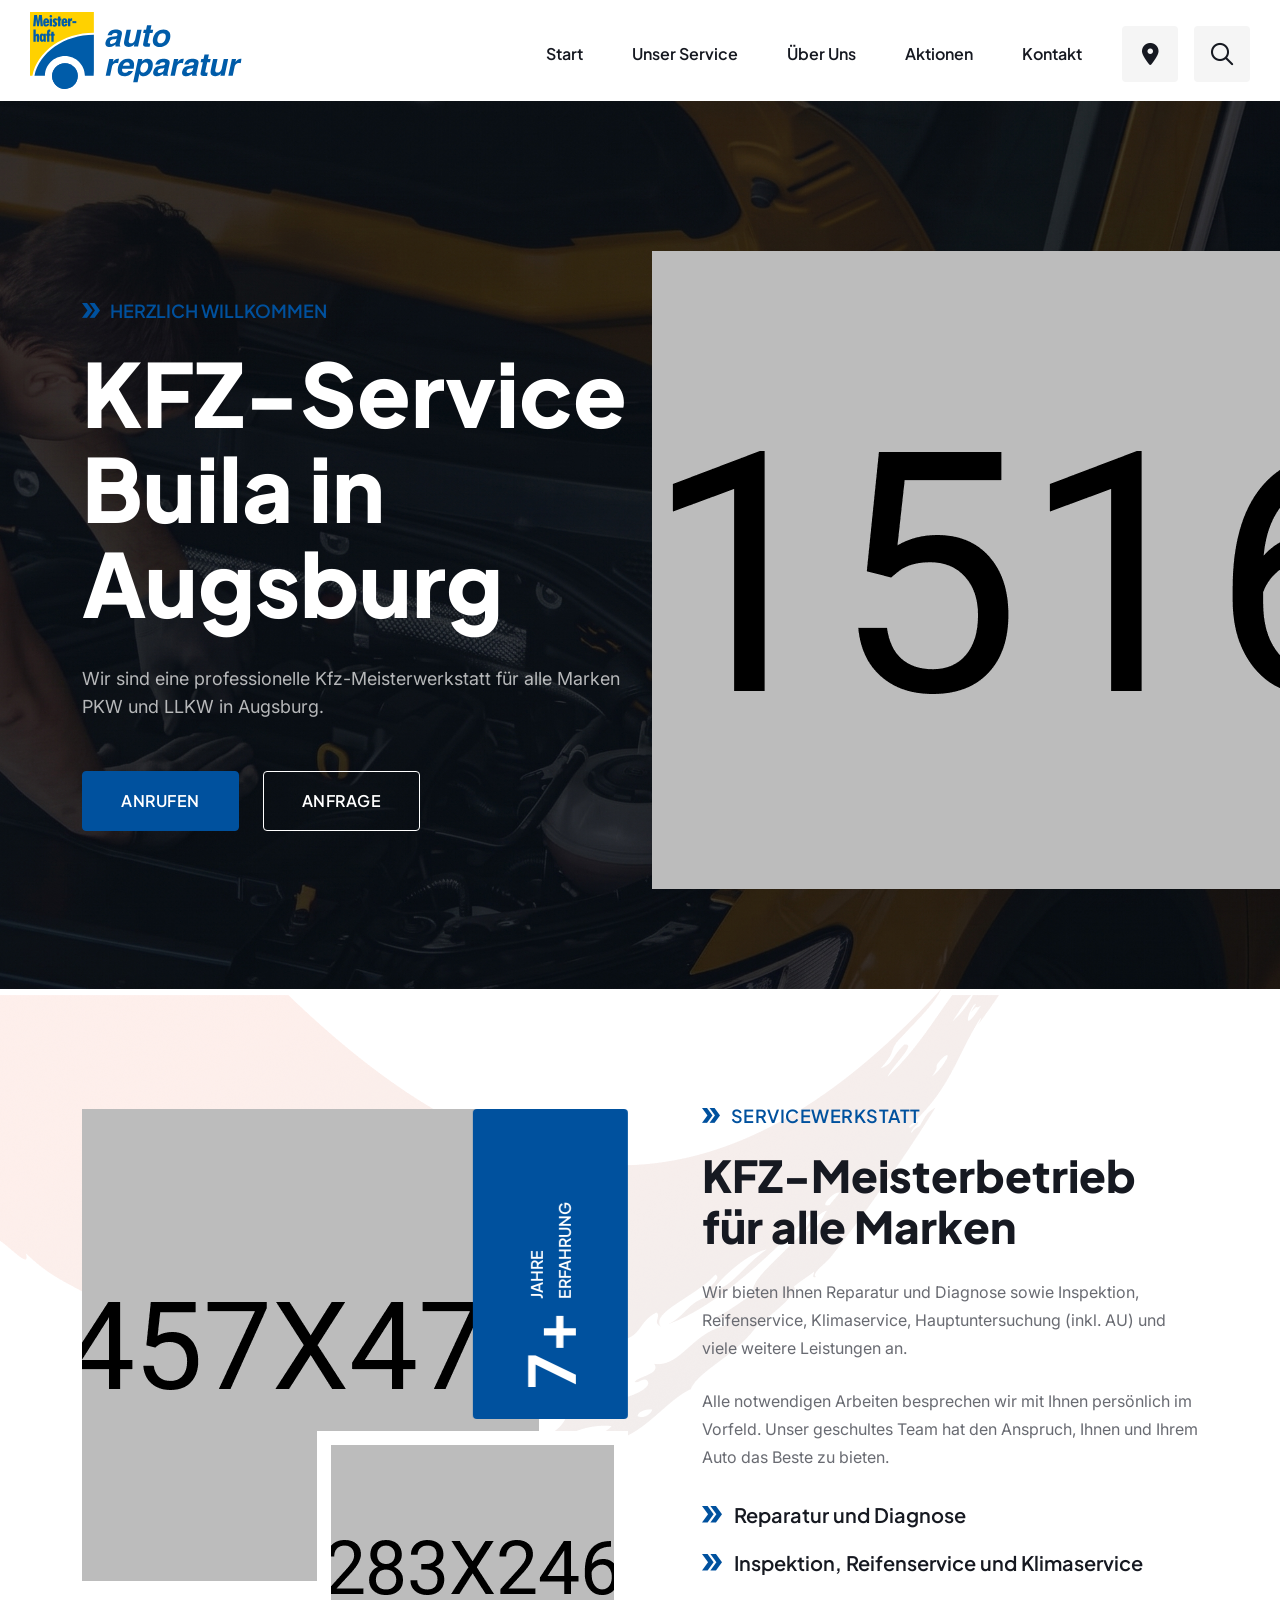
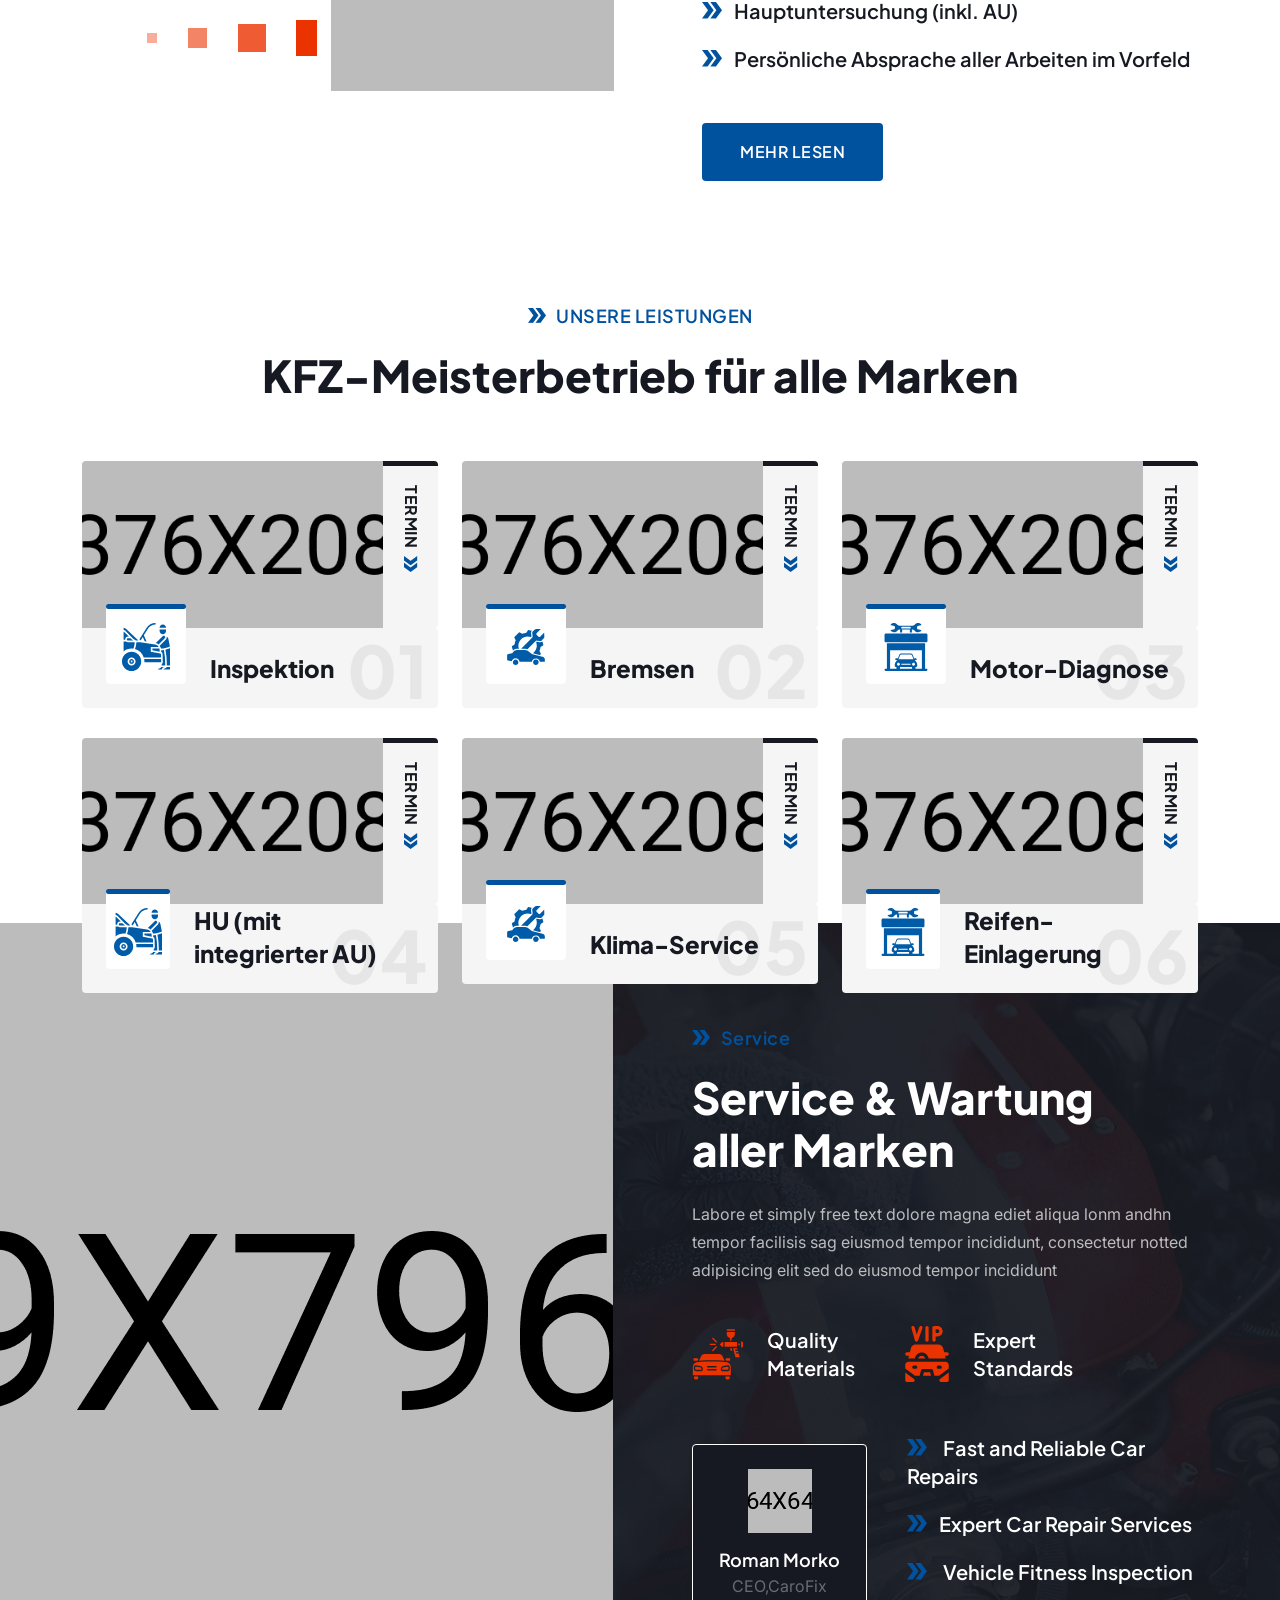
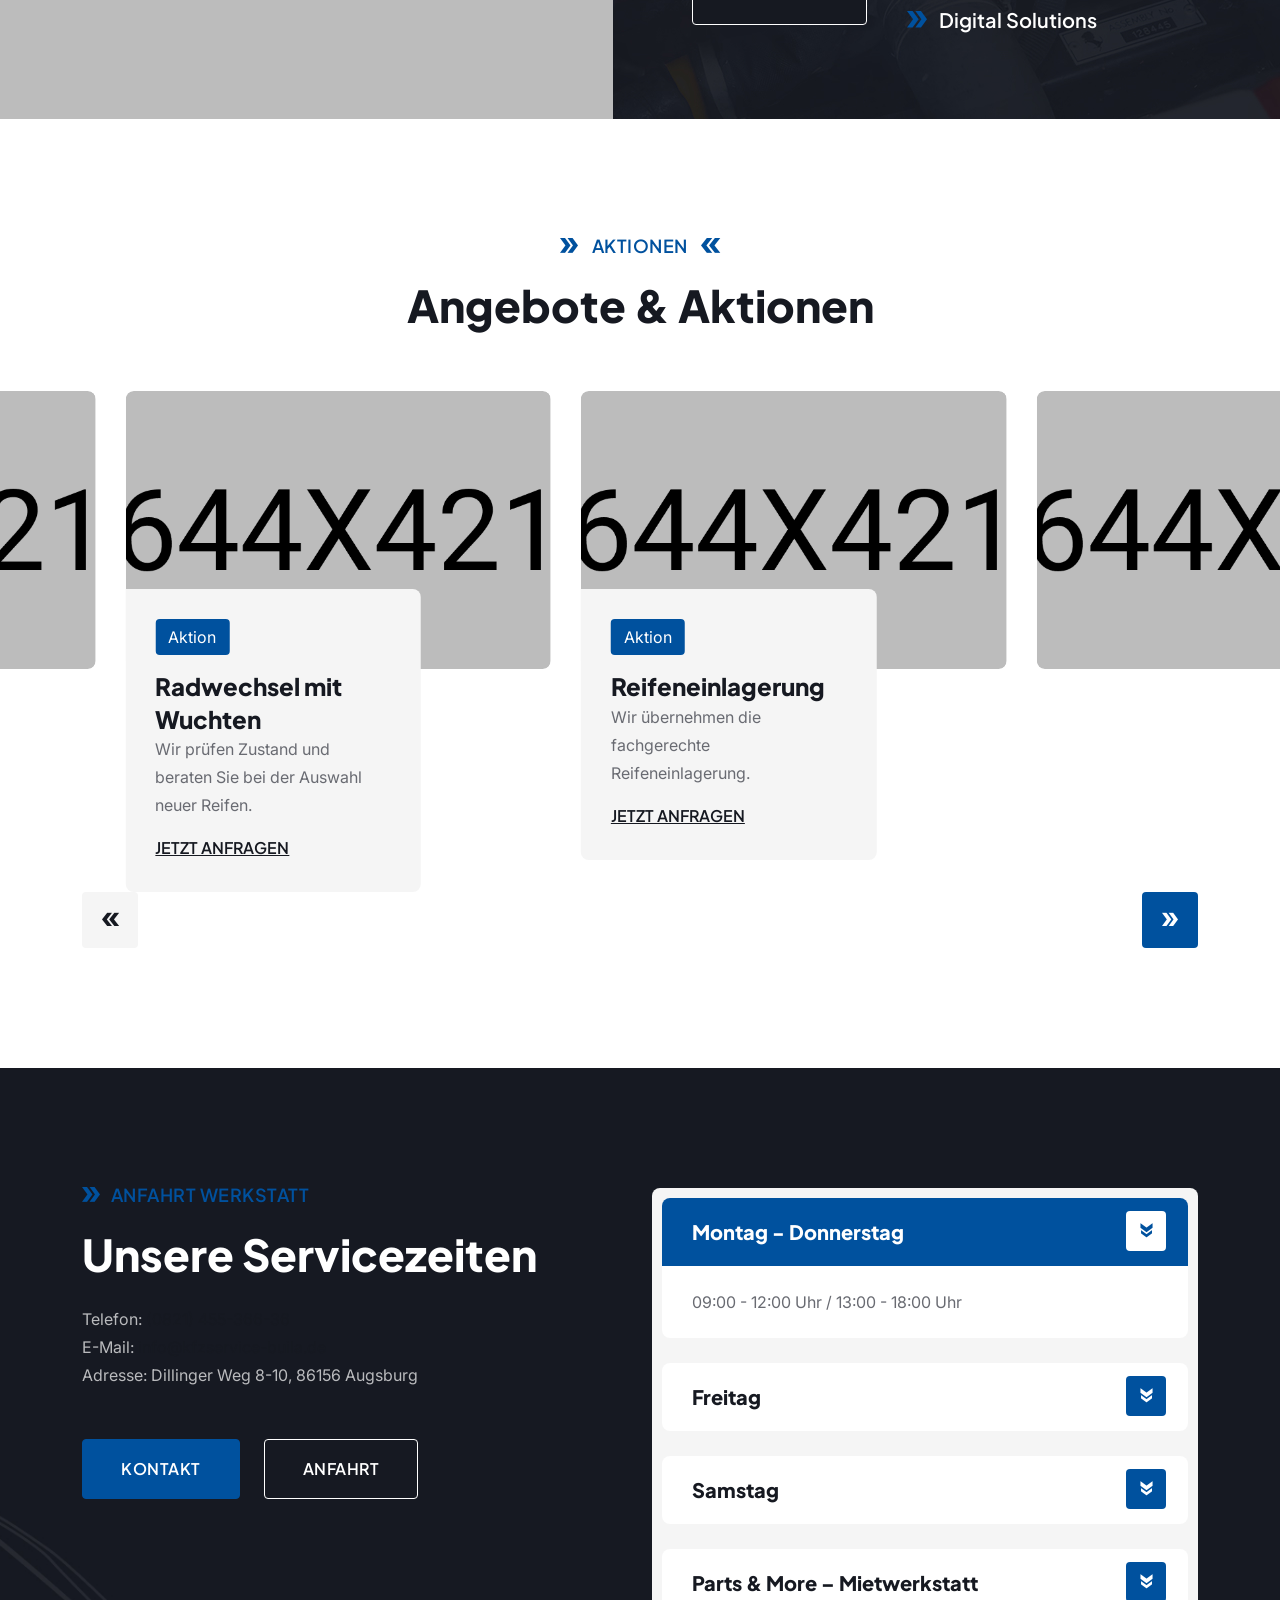
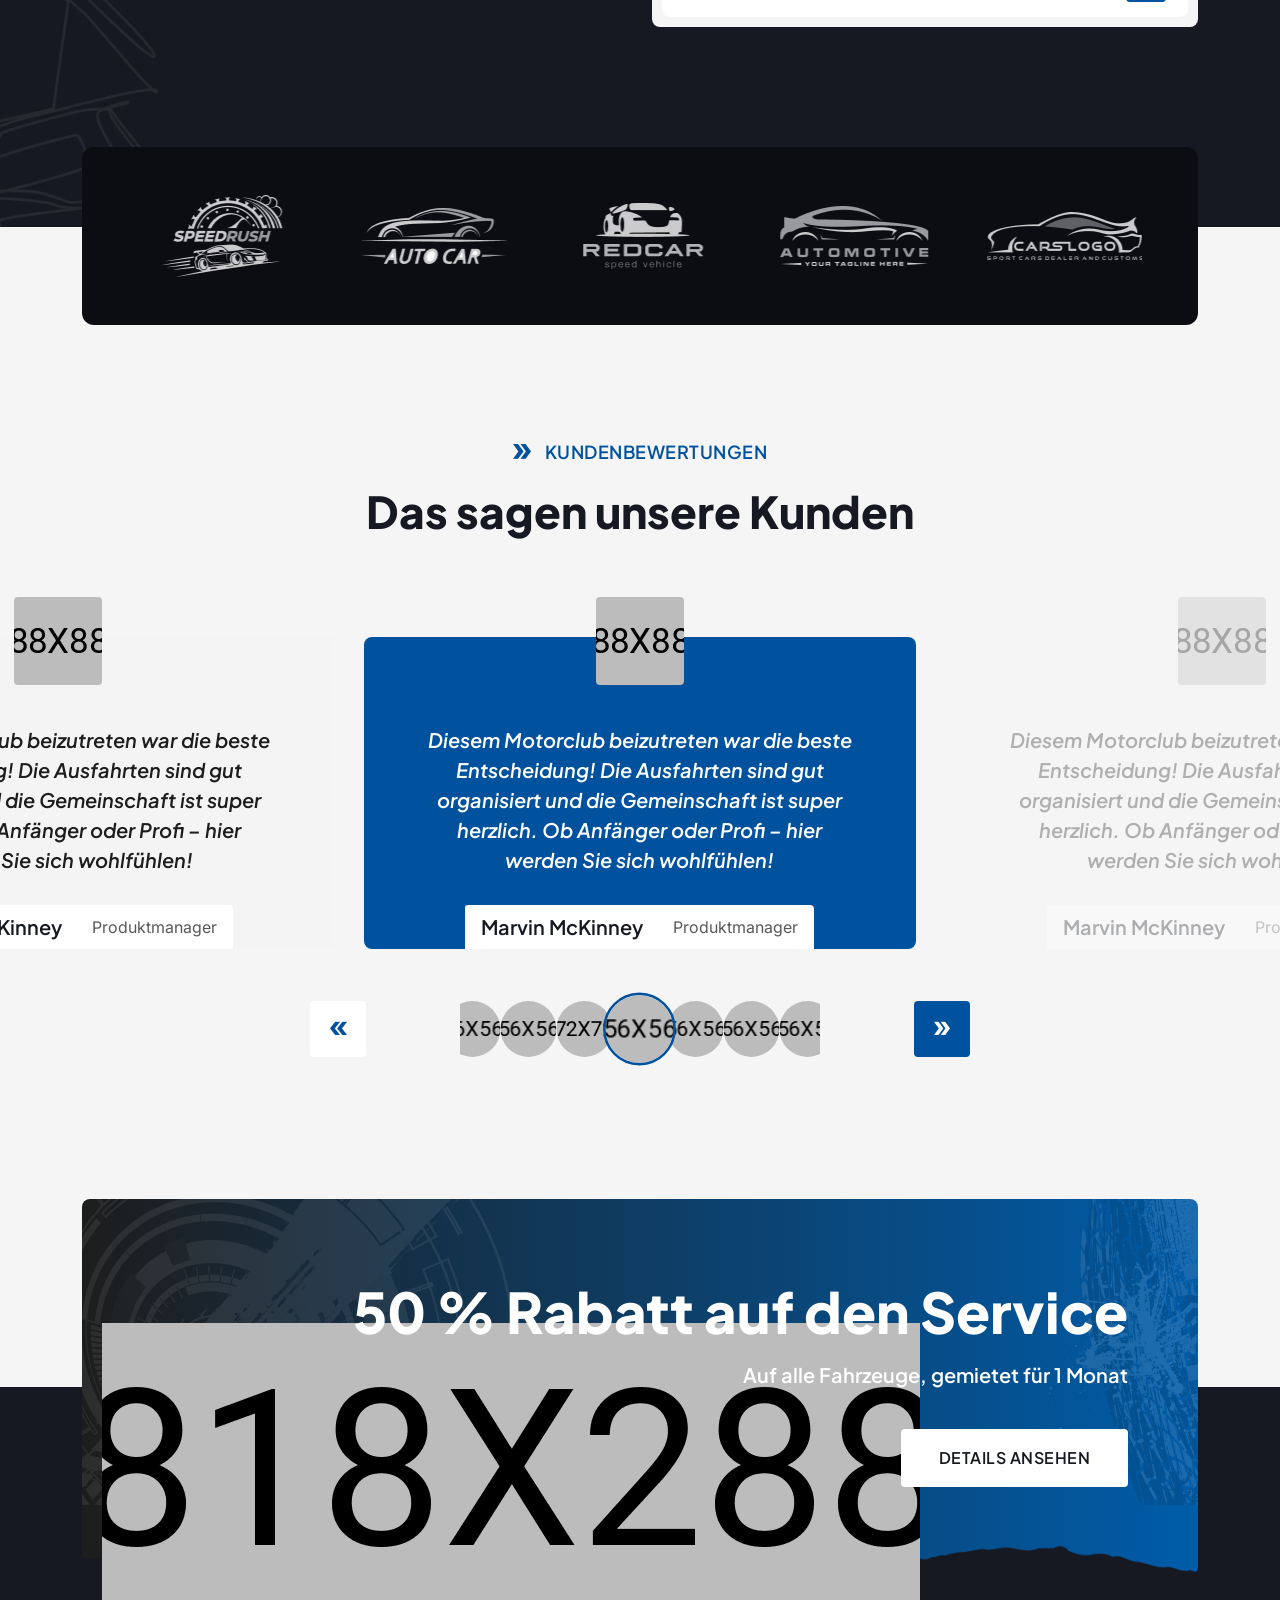
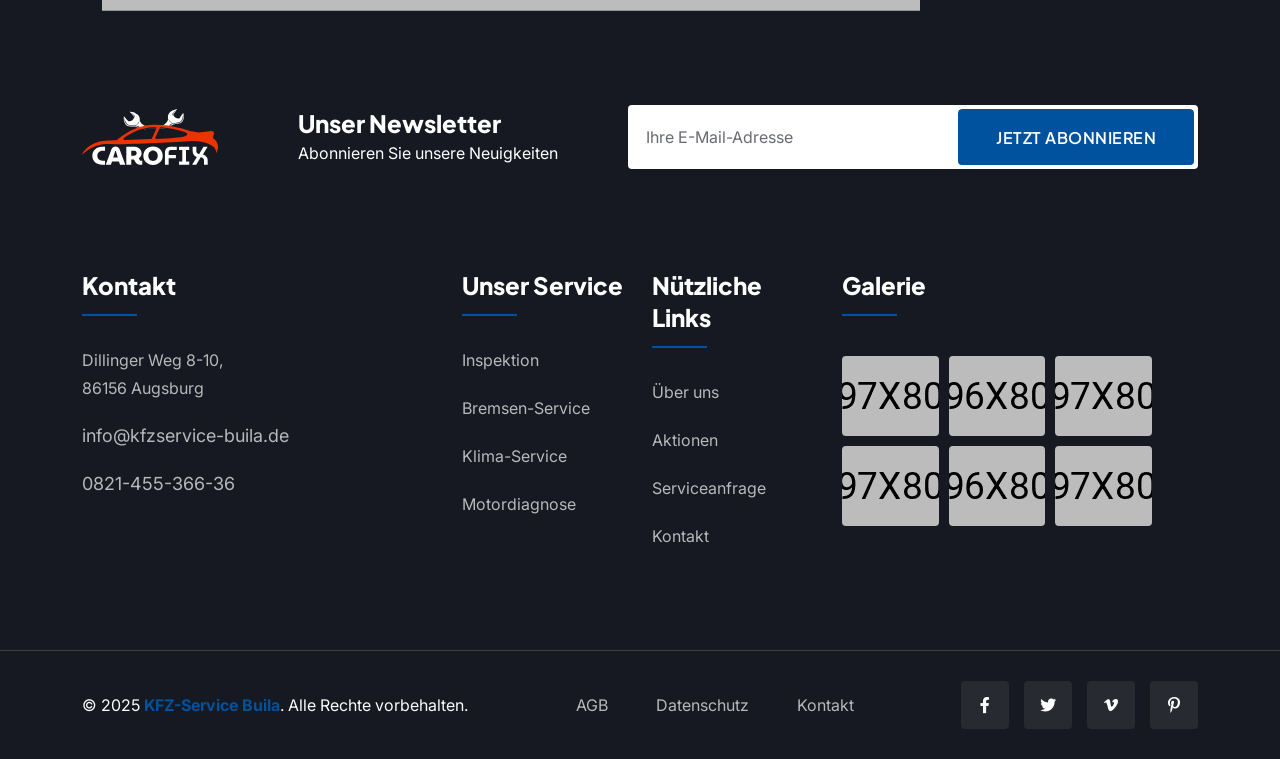
==== commit 089be72e: "Serviceanfrage page, Buila home page layout tweaks - serviceanfrage.html: header, footer and preload" ====
--- a/index-1.html
+++ b/index-1.html
@@ -1,217 +1,254 @@
 <!DOCTYPE html>
 <html lang="de">
-    <!--<< Header Area >>-->
-    <head>
-        <!-- ========== Meta Tags ========== -->
-        <meta charset="UTF-8">
-        <meta http-equiv="X-UA-Compatible" content="IE=edge">
-        <meta name="viewport" content="width=device-width, initial-scale=1">
-        <meta name="author" content="Pixel-plus">
-        <meta name="description" content="KFZ-Service Buila: professionelle Kfz-Meisterwerkstatt für alle Marken PKW und LLKW in Augsburg.">
-        <!-- ======== Page title ============ -->
-        <title>KFZ-Service Buila - Autowerkstatt in Augsburg</title>
-        <!--<< Favcion >>-->
-        <link rel="shortcut icon" href="assets/img/favicon/favicon.ico">
-        <link rel="apple-touch-icon" sizes="57x57" href="assets/img/favicon/apple-icon-57x57.png">
-        <link rel="apple-touch-icon" sizes="60x60" href="assets/img/favicon/apple-icon-60x60.png">
-        <link rel="apple-touch-icon" sizes="72x72" href="assets/img/favicon/apple-icon-72x72.png">
-        <link rel="apple-touch-icon" sizes="76x76" href="assets/img/favicon/apple-icon-76x76.png">
-        <link rel="apple-touch-icon" sizes="114x114" href="assets/img/favicon/apple-icon-114x114.png">
-        <link rel="apple-touch-icon" sizes="120x120" href="assets/img/favicon/apple-icon-120x120.png">
-        <link rel="apple-touch-icon" sizes="144x144" href="assets/img/favicon/apple-icon-144x144.png">
-        <link rel="apple-touch-icon" sizes="152x152" href="assets/img/favicon/apple-icon-152x152.png">
-        <link rel="apple-touch-icon" sizes="180x180" href="assets/img/favicon/apple-icon-180x180.png">
-        <link rel="icon" type="image/png" sizes="192x192" href="assets/img/favicon/android-icon-192x192.png">
-        <link rel="icon" type="image/png" sizes="32x32" href="assets/img/favicon/favicon-32x32.png">
-        <link rel="icon" type="image/png" sizes="96x96" href="assets/img/favicon/favicon-96x96.png">
-        <link rel="icon" type="image/png" sizes="16x16" href="assets/img/favicon/favicon-16x16.png">
-        <link rel="manifest" href="assets/img/favicon/manifest.json">
-        <!--<< Bootstrap min.css >>-->
-        <link rel="stylesheet" href="assets/css/bootstrap.min.css">
-        <!--<< All Min Css >>-->
-        <link rel="stylesheet" href="assets/css/all.min.css">
-        <!--<< Animate.css >>-->
-        <link rel="stylesheet" href="assets/css/animate.css">
-        <!--<< Magnific Popup.css >>-->
-        <link rel="stylesheet" href="assets/css/magnific-popup.css">
-        <!--<< MeanMenu.css >>-->
-        <link rel="stylesheet" href="assets/css/meanmenu.css">
-        <!--<< Swiper Bundle.css >>-->
-        <link rel="stylesheet" href="assets/css/swiper-bundle.min.css">
-        <!--<< Nice Select.css >>-->
-        <link rel="stylesheet" href="assets/css/nice-select.css">
-        <!--<< Icomon.css >>-->
-        <link rel="stylesheet" href="assets/css/icomon.css">
-        <!--<< Main.css >>-->
-        <link rel="stylesheet" href="assets/css/main.css?v=2">
-        <link rel="stylesheet" href="assets/css/custom.css?v=2">
-    </head>
-    <body>
-
-       <!-- Preloader Start -->
-        <div id="preloader" class="preloader">
-            <div class="animation-preloader">
-                <div class="spinner">                
-                </div>
-                <div class="txt-loading">
-                    <span data-text-preloader="C" class="letters-loading">
-                        C
-                    </span>
-                    <span data-text-preloader="A" class="letters-loading">
-                        A
-                    </span>
-                    <span data-text-preloader="R" class="letters-loading">
-                        R
-                    </span>
-                    <span data-text-preloader="O" class="letters-loading">
-                        O
-                    </span>
-                    <span data-text-preloader="F" class="letters-loading">
-                        F
-                    </span>
-                    <span data-text-preloader="I" class="letters-loading">
-                        I
-                    </span>
-                    <span data-text-preloader="X" class="letters-loading">
-                        X
-                    </span>
-                </div>
-                <p class="text-center">Laden</p>
-            </div>
-            <div class="loader">
-                <div class="row">
-                    <div class="col-3 loader-section section-left">
-                        <div class="bg"></div>
-                    </div>
-                    <div class="col-3 loader-section section-left">
-                        <div class="bg"></div>
-                    </div>
-                    <div class="col-3 loader-section section-right">
-                        <div class="bg"></div>
-                    </div>
-                    <div class="col-3 loader-section section-right">
-                        <div class="bg"></div>
-                    </div>
-                </div>
-            </div>
-        </div>  
-
-        <!-- GT Back To Top Start -->
-        <button id="gt-back-top" class="gt-back-to-top show">
-           <img src="assets/img/icon/up-arrow.svg" alt="">
-        </button>
-
-
-        <!-- Offcanvas Area Start -->
-        <div class="fix-area">
-            <div class="offcanvas__info">
-                <div class="offcanvas__wrapper">
-                    <div class="offcanvas__content">
-                        <div class="offcanvas__top mb-5 d-flex justify-content-between align-items-center">
-                            <div class="offcanvas__logo">
-                                <a href="index.html">
-                                    <img src="assets/img/logo/black-logo-2.svg" alt="logo-img">
-                                </a>
-                            </div>
-                            <div class="offcanvas__close">
-                                <button>
+<!--<< Header Area >>-->
+
+<head>
+    <!-- ========== Meta Tags ========== -->
+    <meta charset="UTF-8">
+    <meta http-equiv="X-UA-Compatible" content="IE=edge">
+    <meta name="viewport" content="width=device-width, initial-scale=1">
+    <meta name="author" content="Pixel-plus">
+    <meta name="description"
+        content="KFZ-Service Buila: professionelle Kfz-Meisterwerkstatt für alle Marken PKW und LLKW in Augsburg.">
+    <!-- ======== Page title ============ -->
+    <title>KFZ-Service Buila - Autowerkstatt in Augsburg</title>
+    <!--<< Favcion >>-->
+    <link rel="shortcut icon" href="assets/img/favicon/favicon.ico">
+    <link rel="apple-touch-icon" sizes="57x57" href="assets/img/favicon/apple-icon-57x57.png">
+    <link rel="apple-touch-icon" sizes="60x60" href="assets/img/favicon/apple-icon-60x60.png">
+    <link rel="apple-touch-icon" sizes="72x72" href="assets/img/favicon/apple-icon-72x72.png">
+    <link rel="apple-touch-icon" sizes="76x76" href="assets/img/favicon/apple-icon-76x76.png">
+    <link rel="apple-touch-icon" sizes="114x114" href="assets/img/favicon/apple-icon-114x114.png">
+    <link rel="apple-touch-icon" sizes="120x120" href="assets/img/favicon/apple-icon-120x120.png">
+    <link rel="apple-touch-icon" sizes="144x144" href="assets/img/favicon/apple-icon-144x144.png">
+    <link rel="apple-touch-icon" sizes="152x152" href="assets/img/favicon/apple-icon-152x152.png">
+    <link rel="apple-touch-icon" sizes="180x180" href="assets/img/favicon/apple-icon-180x180.png">
+    <link rel="icon" type="image/png" sizes="192x192" href="assets/img/favicon/android-icon-192x192.png">
+    <link rel="icon" type="image/png" sizes="32x32" href="assets/img/favicon/favicon-32x32.png">
+    <link rel="icon" type="image/png" sizes="96x96" href="assets/img/favicon/favicon-96x96.png">
+    <link rel="icon" type="image/png" sizes="16x16" href="assets/img/favicon/favicon-16x16.png">
+    <link rel="manifest" href="assets/img/favicon/manifest.json">
+    <!--<< Bootstrap min.css >>-->
+    <link rel="stylesheet" href="assets/css/bootstrap.min.css">
+    <!--<< All Min Css >>-->
+    <link rel="stylesheet" href="assets/css/all.min.css">
+    <!--<< Animate.css >>-->
+    <link rel="stylesheet" href="assets/css/animate.css">
+    <!--<< Magnific Popup.css >>-->
+    <link rel="stylesheet" href="assets/css/magnific-popup.css">
+    <!--<< MeanMenu.css >>-->
+    <link rel="stylesheet" href="assets/css/meanmenu.css">
+    <!--<< Swiper Bundle.css >>-->
+    <link rel="stylesheet" href="assets/css/swiper-bundle.min.css">
+    <!--<< Nice Select.css >>-->
+    <link rel="stylesheet" href="assets/css/nice-select.css">
+    <!--<< Icomon.css >>-->
+    <link rel="stylesheet" href="assets/css/icomon.css">
+    <!--<< Main.css >>-->
+    <link rel="stylesheet" href="assets/css/main.css?v=2">
+    <link rel="stylesheet" href="assets/css/custom.css?v=2">
+</head>
+
+<body>
+
+    <!-- Preloader Start -->
+    <div id="preloader" class="preloader">
+        <div class="animation-preloader">
+            <div class="spinner">
+            </div>
+            <div class="txt-loading">
+                <span data-text-preloader="K" class="letters-loading">
+                    K
+                </span>
+                <span data-text-preloader="F" class="letters-loading">
+                    F
+                </span>
+                <span data-text-preloader="Z" class="letters-loading">
+                    Z
+                </span>
+                <span data-text-preloader="&nbsp;" class="letters-loading">
+                    &nbsp;
+                </span>
+                <span data-text-preloader="S" class="letters-loading">
+                    S
+                </span>
+                <span data-text-preloader="E" class="letters-loading">
+                    E
+                </span>
+                <span data-text-preloader="R" class="letters-loading">
+                    R
+                </span>
+                <span data-text-preloader="V" class="letters-loading">
+                    V
+                </span>
+                <span data-text-preloader="I" class="letters-loading">
+                    I
+                </span>
+                <span data-text-preloader="C" class="letters-loading">
+                    C
+                </span>
+                <span data-text-preloader="E" class="letters-loading">
+                    E
+                </span>
+                <span data-text-preloader="&nbsp;" class="letters-loading">
+                    &nbsp;
+                </span>
+                <span data-text-preloader="B" class="letters-loading">
+                    B
+                </span>
+                <span data-text-preloader="U" class="letters-loading">
+                    U
+                </span>
+                <span data-text-preloader="I" class="letters-loading">
+                    I
+                </span>
+                <span data-text-preloader="L" class="letters-loading">
+                    L
+                </span>
+                <span data-text-preloader="A" class="letters-loading">
+                    A
+                </span>
+            </div>
+            <p class="text-center">Wird geladen</p>
+        </div>
+        <div class="loader">
+            <div class="row">
+                <div class="col-3 loader-section section-left">
+                    <div class="bg"></div>
+                </div>
+                <div class="col-3 loader-section section-left">
+                    <div class="bg"></div>
+                </div>
+                <div class="col-3 loader-section section-right">
+                    <div class="bg"></div>
+                </div>
+                <div class="col-3 loader-section section-right">
+                    <div class="bg"></div>
+                </div>
+            </div>
+        </div>
+    </div>
+
+    <!-- GT Back To Top Start -->
+    <button id="gt-back-top" class="gt-back-to-top show">
+        <img src="assets/img/icon/up-arrow.svg" alt="">
+    </button>
+
+
+    <!-- Offcanvas Area Start -->
+    <div class="fix-area">
+        <div class="offcanvas__info">
+            <div class="offcanvas__wrapper">
+                <div class="offcanvas__content">
+                    <div class="offcanvas__top mb-5 d-flex justify-content-between align-items-center">
+                        <div class="offcanvas__logo">
+                            <a href="index.html">
+                                <img src="assets/img/logo/black-logo-2.svg" alt="logo-img">
+                            </a>
+                        </div>
+                        <div class="offcanvas__close">
+                            <button>
                                 <i class="fas fa-times"></i>
-                                </button>
-                            </div>
-                        </div>
-                        <p class="text d-none d-xl-block">
-                            Wir sind eine professionelle Kfz-Meisterwerkstatt für alle Marken PKW und LLKW in Augsburg.
-                        </p>
-                        <div class="mobile-menu fix mb-3"></div>
-                        <div class="offcanvas__contact">
-                            <h4>Kontaktinfo</h4>
+                            </button>
+                        </div>
+                    </div>
+                    <p class="text d-none d-xl-block">
+                        Wir sind eine professionelle Kfz-Meisterwerkstatt für alle Marken PKW und LLKW in Augsburg.
+                    </p>
+                    <div class="mobile-menu fix mb-3"></div>
+                    <div class="offcanvas__contact">
+                        <h4>Kontaktinfo</h4>
+                        <ul>
+                            <li class="d-flex align-items-center">
+                                <div class="offcanvas__contact-icon">
+                                    <i class="fal fa-map-marker-alt"></i>
+                                </div>
+                                <div class="offcanvas__contact-text">
+                                    <a target="_blank"
+                                        href="https://www.google.com/maps/search/?api=1&amp;query=Dillinger+Weg+8-10%2C+86156+Augsburg">Dillinger
+                                        Weg 8-10, 86156 Augsburg</a>
+                                </div>
+                            </li>
+                            <li class="d-flex align-items-center">
+                                <div class="offcanvas__contact-icon mr-15">
+                                    <i class="fal fa-envelope"></i>
+                                </div>
+                                <div class="offcanvas__contact-text">
+                                    <a href="mailto:info@kfzservice-buila.de">info@kfzservice-buila.de</a>
+                                </div>
+                            </li>
+                            <li class="d-flex align-items-center">
+                                <div class="offcanvas__contact-icon mr-15">
+                                    <i class="fal fa-clock"></i>
+                                </div>
+                                <div class="offcanvas__contact-text">
+                                    <a href="#servicezeiten">Mo - Do: 09:00 - 12:00 / 13:00 - 18:00 Uhr<br>Fr: 09:00 -
+                                        12:00 / 13:00 - 15:30 Uhr</a>
+                                </div>
+                            </li>
+                            <li class="d-flex align-items-center">
+                                <div class="offcanvas__contact-icon mr-15">
+                                    <i class="far fa-phone"></i>
+                                </div>
+                                <div class="offcanvas__contact-text">
+                                    <a href="tel:+4982145536636">0821 455-366-36</a>
+                                </div>
+                            </li>
+                        </ul>
+                        <div class="header-button mt-4">
+
+                        </div>
+                        <a href="contact.php" class="gt-theme-btn">
+                            <span class="gt-text-btn">
+                                <span class="gt-text-2">SERVICEANFRAGE</span>
+                            </span>
+                        </a>
+                        <div class="social-icon d-flex align-items-center">
+                            <a href="#"><i class="fab fa-facebook-f"></i></a>
+                            <a href="#"><i class="fab fa-twitter"></i></a>
+                            <a href="#"><i class="fab fa-youtube"></i></a>
+                            <a href="#"><i class="fab fa-linkedin-in"></i></a>
+                        </div>
+                    </div>
+                </div>
+            </div>
+        </div>
+    </div>
+    <div class="offcanvas__overlay"></div>
+
+    <!-- Header Section Start -->
+    <header id="header-sticky" class="header-1 bg-theme">
+        <div class="container-fluid">
+            <div class="mega-menu-wrapper">
+                <div class="header-main">
+                    <div class="logo">
+                        <a href="index.html" class="header-logo1">
+                            <img src="assets/img/home-1/meisterhaftlogo.svg" alt="KFZ-Service Buila – Meisterhaft"
+                                class="logo-meisterhaft">
+                        </a>
+                    </div>
+                    <div class="header-main-right-item">
+                        <div class="head-top-wrapper">
                             <ul>
-                                <li class="d-flex align-items-center">
-                                    <div class="offcanvas__contact-icon">
-                                        <i class="fal fa-map-marker-alt"></i>
-                                    </div>
-                                    <div class="offcanvas__contact-text">
-                                        <a target="_blank" href="https://www.google.com/maps/search/?api=1&amp;query=Dillinger+Weg+8-10%2C+86156+Augsburg">Dillinger Weg 8-10, 86156 Augsburg</a>
-                                    </div>
+                                <li>
+                                    Dillinger Weg 8-10, 86156 Augsburg
                                 </li>
-                                <li class="d-flex align-items-center">
-                                    <div class="offcanvas__contact-icon mr-15">
-                                        <i class="fal fa-envelope"></i>
-                                    </div>
-                                    <div class="offcanvas__contact-text">
-                                        <a href="mailto:info@kfzservice-buila.de">info@kfzservice-buila.de</a>
-                                    </div>
+                                <li>
+                                    /
                                 </li>
-                                <li class="d-flex align-items-center">
-                                    <div class="offcanvas__contact-icon mr-15">
-                                        <i class="fal fa-clock"></i>
-                                    </div>
-                                    <div class="offcanvas__contact-text">
-                                        <a href="#servicezeiten">Mo - Do: 09:00 - 12:00 / 13:00 - 18:00 Uhr<br>Fr: 09:00 - 12:00 / 13:00 - 15:30 Uhr</a>
-                                    </div>
-                                </li>
-                                <li class="d-flex align-items-center">
-                                    <div class="offcanvas__contact-icon mr-15">
-                                        <i class="far fa-phone"></i>
-                                    </div>
-                                    <div class="offcanvas__contact-text">
-                                        <a href="tel:+4982145536636">0821 455-366-36</a>
-                                    </div>
+                                <li>
+                                    Servicezeiten: Mo - Do: 09:00 - 18:00 Uhr, Fr: 09:00 - 15:30 Uhr
                                 </li>
                             </ul>
-                            <div class="header-button mt-4">
-                                
-                            </div>
-                            <a href="contact.php" class="gt-theme-btn">
-                                <span class="gt-text-btn">
-                                    <span class="gt-text-2">SERVICEANFRAGE</span>
-                                </span>
-                            </a>
-                            <div class="social-icon d-flex align-items-center">
+                            <div class="gt-social-icon d-flex align-items-center">
                                 <a href="#"><i class="fab fa-facebook-f"></i></a>
                                 <a href="#"><i class="fab fa-twitter"></i></a>
-                                <a href="#"><i class="fab fa-youtube"></i></a>
-                                <a href="#"><i class="fab fa-linkedin-in"></i></a>
-                            </div>
-                        </div>
-                    </div>
-                </div>
-            </div>
-        </div>
-        <div class="offcanvas__overlay"></div>
-
-        <!-- Header Section Start -->
-        <header id="header-sticky" class="header-1 bg-theme">
-            <div class="container-fluid">
-                <div class="mega-menu-wrapper">
-                    <div class="header-main">
-                        <div class="logo">
-                            <a href="index.html" class="header-logo1">
-                                <img src="assets/img/home-1/meisterhaftlogo.svg" alt="KFZ-Service Buila – Meisterhaft" class="logo-meisterhaft">
-                            </a>
-                        </div>
-                        <div class="header-main-right-item">
-                            <div class="head-top-wrapper">
-                                <ul>
-                                    <li>
-                                        Dillinger Weg 8-10, 86156 Augsburg
-                                    </li>
-                                    <li>
-                                        /
-                                    </li>
-                                    <li>
-                                        Servicezeiten: Mo - Do: 09:00 - 18:00 Uhr, Fr: 09:00 - 15:30 Uhr
-                                    </li>
-                                </ul>
-                                <div class="gt-social-icon d-flex align-items-center">
-                                    <a href="#"><i class="fab fa-facebook-f"></i></a>
-                                    <a href="#"><i class="fab fa-twitter"></i></a>
-                                    <a href="#"><i class="fab fa-vimeo-v"></i></a>
-                                    <a href="#"><i class="fab fa-pinterest-p"></i></a>
-                                </div>
-                            </div>
-                            <div class="header-right-area">
-                                <div class="mean__menu-wrapper">
+                                <a href="#"><i class="fab fa-vimeo-v"></i></a>
+                                <a href="#"><i class="fab fa-pinterest-p"></i></a>
+                            </div>
+                        </div>
+                        <div class="header-right-area">
+                            <div class="mean__menu-wrapper">
                                 <div class="main-menu">
                                     <nav id="mobile-menu">
                                         <ul>
@@ -223,22 +260,54 @@
                                                     Unser Service
                                                 </a>
                                                 <ul class="submenu mega-menu">
-                                                    <li><a href="service-details.html"><span class="mega-icon"><!-- <img src="assets/img/icons/leistungen/raeder-reifen.svg" alt=""> --></span>Räder und Reifen</a></li>
-                                                    <li><a href="service-details.html"><span class="mega-icon"><!-- <img src="assets/img/icons/leistungen/auspuff.svg" alt=""> --></span>Auspuff-Service</a></li>
-                                                    <li><a href="service-details.html"><span class="mega-icon"><!-- <img src="assets/img/icons/leistungen/batterie.svg" alt=""> --></span>Batterie-Service</a></li>
-                                                    <li><a href="service-details.html"><span class="mega-icon"><!-- <img src="assets/img/icons/leistungen/autoglas.svg" alt=""> --></span>Autoglasreparatur</a></li>
-                                                    <li><a href="service-details.html"><span class="mega-icon"><!-- <img src="assets/img/icons/leistungen/bremsen.svg" alt=""> --></span>Bremsen-Service</a></li>
-                                                    <li><a href="service-details.html"><span class="mega-icon"><!-- <img src="assets/img/icons/leistungen/motordiagnose.svg" alt=""> --></span>Motordiagnose</a></li>
-                                                    <li><a href="service-details.html"><span class="mega-icon"><!-- <img src="assets/img/icons/leistungen/getriebespuelung.svg" alt=""> --></span>Automatikgetriebespülung</a></li>
-                                                    <li><a href="service-details.html"><span class="mega-icon"><!-- <img src="assets/img/icons/leistungen/reifen-einlagerung.svg" alt=""> --></span>Reifen-Einlagerung</a></li>
-                                                    <li><a href="service-details.html"><span class="mega-icon"><!-- <img src="assets/img/icons/leistungen/oel.svg" alt=""> --></span>Öl-Service</a></li>
-                                                    <li><a href="service-details.html"><span class="mega-icon"><!-- <img src="assets/img/icons/leistungen/klima.svg" alt=""> --></span>Klima-Service</a></li>
-                                                    <li><a href="service-details.html"><span class="mega-icon"><!-- <img src="assets/img/icons/leistungen/inspektion.svg" alt=""> --></span>Inspektion</a></li>
-                                                    <li><a href="service-details.html"><span class="mega-icon"><!-- <img src="assets/img/icons/leistungen/unfallinstandsetzung.svg" alt=""> --></span>Unfallinstandsetzung</a></li>
-                                                    <li><a href="service-details.html"><span class="mega-icon"><!-- <img src="assets/img/icons/leistungen/achsvermessung.svg" alt=""> --></span>Achsvermessung</a></li>
-                                                    <li><a href="service-details.html"><span class="mega-icon"><!-- <img src="assets/img/icons/leistungen/fahrwerk.svg" alt=""> --></span>Fahrwerk-Service</a></li>
-                                                    <li><a href="service-details.html"><span class="mega-icon"><!-- <img src="assets/img/icons/leistungen/hu-au.svg" alt=""> --></span>HU (mit integrierter AU)</a></li>
-                                                    <li><a href="service-details.html"><span class="mega-icon"><!-- <img src="assets/img/icons/leistungen/urlaubs-check.svg" alt=""> --></span>Urlaubs-Check</a></li>
+                                                    <li><a href="service-details.html"><span
+                                                                class="mega-icon"><!-- <img src="assets/img/icons/leistungen/raeder-reifen.svg" alt=""> --></span>Räder
+                                                            und Reifen</a></li>
+                                                    <li><a href="service-details.html"><span
+                                                                class="mega-icon"><!-- <img src="assets/img/icons/leistungen/auspuff.svg" alt=""> --></span>Auspuff-Service</a>
+                                                    </li>
+                                                    <li><a href="service-details.html"><span
+                                                                class="mega-icon"><!-- <img src="assets/img/icons/leistungen/batterie.svg" alt=""> --></span>Batterie-Service</a>
+                                                    </li>
+                                                    <li><a href="service-details.html"><span
+                                                                class="mega-icon"><!-- <img src="assets/img/icons/leistungen/autoglas.svg" alt=""> --></span>Autoglasreparatur</a>
+                                                    </li>
+                                                    <li><a href="service-details.html"><span
+                                                                class="mega-icon"><!-- <img src="assets/img/icons/leistungen/bremsen.svg" alt=""> --></span>Bremsen-Service</a>
+                                                    </li>
+                                                    <li><a href="service-details.html"><span
+                                                                class="mega-icon"><!-- <img src="assets/img/icons/leistungen/motordiagnose.svg" alt=""> --></span>Motordiagnose</a>
+                                                    </li>
+                                                    <li><a href="service-details.html"><span
+                                                                class="mega-icon"><!-- <img src="assets/img/icons/leistungen/getriebespuelung.svg" alt=""> --></span>Automatikgetriebespülung</a>
+                                                    </li>
+                                                    <li><a href="service-details.html"><span
+                                                                class="mega-icon"><!-- <img src="assets/img/icons/leistungen/reifen-einlagerung.svg" alt=""> --></span>Reifen-Einlagerung</a>
+                                                    </li>
+                                                    <li><a href="service-details.html"><span
+                                                                class="mega-icon"><!-- <img src="assets/img/icons/leistungen/oel.svg" alt=""> --></span>Öl-Service</a>
+                                                    </li>
+                                                    <li><a href="service-details.html"><span
+                                                                class="mega-icon"><!-- <img src="assets/img/icons/leistungen/klima.svg" alt=""> --></span>Klima-Service</a>
+                                                    </li>
+                                                    <li><a href="service-details.html"><span
+                                                                class="mega-icon"><!-- <img src="assets/img/icons/leistungen/inspektion.svg" alt=""> --></span>Inspektion</a>
+                                                    </li>
+                                                    <li><a href="service-details.html"><span
+                                                                class="mega-icon"><!-- <img src="assets/img/icons/leistungen/unfallinstandsetzung.svg" alt=""> --></span>Unfallinstandsetzung</a>
+                                                    </li>
+                                                    <li><a href="service-details.html"><span
+                                                                class="mega-icon"><!-- <img src="assets/img/icons/leistungen/achsvermessung.svg" alt=""> --></span>Achsvermessung</a>
+                                                    </li>
+                                                    <li><a href="service-details.html"><span
+                                                                class="mega-icon"><!-- <img src="assets/img/icons/leistungen/fahrwerk.svg" alt=""> --></span>Fahrwerk-Service</a>
+                                                    </li>
+                                                    <li><a href="service-details.html"><span
+                                                                class="mega-icon"><!-- <img src="assets/img/icons/leistungen/hu-au.svg" alt=""> --></span>HU
+                                                            (mit integrierter AU)</a></li>
+                                                    <li><a href="service-details.html"><span
+                                                                class="mega-icon"><!-- <img src="assets/img/icons/leistungen/urlaubs-check.svg" alt=""> --></span>Urlaubs-Check</a>
+                                                    </li>
                                                 </ul>
                                             </li>
                                             <li>
@@ -253,160 +322,165 @@
                                         </ul>
                                     </nav>
                                 </div>
-                                </div>
-                                <div class="header-right d-flex justify-content-end align-items-center">
-                                    <div class="header-right-icon">
-                                        <a href="https://www.google.com/maps/search/?api=1&amp;query=Dillinger+Weg+8-10%2C+86156+Augsburg" class="cart-icon" target="_blank" rel="noopener" aria-label="Anfahrt auf Google Maps"><i class="fa-solid fa-location-dot"></i></a>
-                                        <a href="#" class="main-header__search search-toggler">
-                                            <i class="fa-regular fa-magnifying-glass"></i>
-                                        </a>
-                                    </div>
-                                    <a href="contact.html" class="gt-theme-btn">
-                                        <span class="gt-text-btn">
-                                            <span class="gt-text-2">SERVICEANFRAGE</span>
-                                        </span>
+                            </div>
+                            <div class="header-right d-flex justify-content-end align-items-center">
+                                <div class="header-right-icon">
+                                    <a href="https://www.google.com/maps/search/?api=1&amp;query=Dillinger+Weg+8-10%2C+86156+Augsburg"
+                                        class="cart-icon" target="_blank" rel="noopener"
+                                        aria-label="Anfahrt auf Google Maps"><i
+                                            class="fa-solid fa-location-dot"></i></a>
+                                    <a href="#" class="main-header__search search-toggler">
+                                        <i class="fa-regular fa-magnifying-glass"></i>
                                     </a>
-                                    <div class="header__hamburger d-xl-none my-auto">
-                                        <div class="sidebar__toggle">
-                                            <div class="header-bar">
-                                                <span></span>
-                                                <span></span>
+                                </div>
+                                <a href="serviceanfrage.html" class="gt-theme-btn">
+                                    <span class="gt-text-btn">
+                                        <span class="gt-text-2">SERVICEANFRAGE</span>
+                                    </span>
+                                </a>
+                                <div class="header__hamburger d-xl-none my-auto">
+                                    <div class="sidebar__toggle">
+                                        <div class="header-bar">
+                                            <span></span>
+                                            <span></span>
+                                        </div>
+                                    </div>
+                                </div>
+                            </div>
+                        </div>
+                    </div>
+                </div>
+            </div>
+        </div>
+    </header>
+
+    <!-- GT Search Start -->
+    <div class="search-popup">
+        <div class="search-popup__overlay search-toggler"></div>
+        <div class="search-popup__content">
+            <form role="search" method="get" class="search-popup__form" action="#">
+                <input type="text" id="search" name="search" placeholder="Hier suchen...">
+                <button type="submit" aria-label="Suche absenden" class="search-btn">
+                    <span><i class="fa-regular fa-magnifying-glass"></i></span>
+                </button>
+            </form>
+        </div>
+    </div>
+
+    <!-- GT Join Club Form Start -->
+    <div class="modal modal-common-wrap fade" id="exampleModal1" tabindex="-1" aria-hidden="true">
+        <div class="modal-dialog modal-dialog-centered modal-xl">
+            <div class="modal-content">
+                <div class="modal-header">
+                    <button type="button" class="btn-close" data-bs-dismiss="modal" aria-label="Schließen"></button>
+                </div>
+                <div class="modal-body">
+                    <div class="gt-join-club-form">
+                        <div class="gt-join-club-image">
+                            <img src="assets/img/join-form.jpg" alt="img">
+                        </div>
+                        <div class="gt-join-club-content">
+                            <div class="gt-join-content">
+                                <h3>WERDEN SIE MITGLIED</h3>
+                                <p>
+                                    Gemeinsam fahren, gemeinsam wachsen – werden Sie Mitglied in unserem Club und
+                                    erleben Sie echte Motorrad-Gemeinschaft
+                                </p>
+                            </div>
+                            <form action="#">
+                                <div class="row g-4 justify-content-center">
+                                    <div class="col-lg-12">
+                                        <div class="form-clt">
+                                            <span>Ihr Name</span>
+                                            <input type="text" name="name" id="name" placeholder="Ihr Name">
+                                        </div>
+                                    </div>
+                                    <div class="col-lg-12">
+                                        <div class="form-clt">
+                                            <span>Ihre E-Mail</span>
+                                            <input type="text" name="email" id="email01" placeholder="E-Mail-Adresse">
+                                        </div>
+                                    </div>
+                                    <div class="col-lg-12">
+                                        <div class="form-clt">
+                                            <span>Ihre Telefonnummer</span>
+                                            <input type="text" name="phone" id="phone" placeholder="Ihre Telefonnummer">
+                                        </div>
+                                    </div>
+                                    <div class="col-lg-12">
+                                        <div class="form-clt">
+                                            <span>Ihre Stadt</span>
+                                            <div class="form">
+                                                <select class="single-select w-100">
+                                                    <option>Ihre Stadt</option>
+                                                    <option>Australien</option>
+                                                    <option>Dänemark</option>
+                                                    <option>Portugal</option>
+                                                </select>
                                             </div>
                                         </div>
                                     </div>
-                                </div>
-                            </div>
-                        </div>
-                    </div>
-                </div>
-            </div>
-        </header>
-
-        <!-- GT Search Start -->
-        <div class="search-popup">
-            <div class="search-popup__overlay search-toggler"></div>
-            <div class="search-popup__content">
-                <form role="search" method="get" class="search-popup__form" action="#">
-                    <input type="text" id="search" name="search" placeholder="Hier suchen...">
-                    <button type="submit" aria-label="Suche absenden" class="search-btn">
-                        <span><i class="fa-regular fa-magnifying-glass"></i></span>
-                    </button>
-                </form>
-            </div>
-        </div>
-
-        <!-- GT Join Club Form Start -->
-        <div class="modal modal-common-wrap fade" id="exampleModal1" tabindex="-1" aria-hidden="true">
-            <div class="modal-dialog modal-dialog-centered modal-xl">
-                <div class="modal-content">
-                    <div class="modal-header">
-                        <button type="button" class="btn-close" data-bs-dismiss="modal" aria-label="Schließen"></button>
-                    </div>
-                    <div class="modal-body">
-                        <div class="gt-join-club-form">
-                            <div class="gt-join-club-image">
-                                <img src="assets/img/join-form.jpg" alt="img">
-                            </div>
-                            <div class="gt-join-club-content">
-                                <div class="gt-join-content">
-                                    <h3>WERDEN SIE MITGLIED</h3>
-                                    <p>
-                                        Gemeinsam fahren, gemeinsam wachsen – werden Sie Mitglied in unserem Club und erleben Sie echte Motorrad-Gemeinschaft
-                                    </p>
-                                </div>
-                                <form action="#">
-                                    <div class="row g-4 justify-content-center">
-                                        <div class="col-lg-12">
-                                            <div class="form-clt">
-                                                <span>Ihr Name</span>
-                                                <input type="text" name="name" id="name" placeholder="Ihr Name">
+                                    <div class="col-lg-12">
+                                        <div class="form-clt">
+                                            <span>Ihr Wohngebiet</span>
+                                            <div class="form">
+                                                <select class="single-select w-100">
+                                                    <option>Gebiet wählen</option>
+                                                    <option>Dhaka</option>
+                                                    <option>Khulna</option>
+                                                    <option>Kushtia</option>
+                                                </select>
                                             </div>
                                         </div>
-                                        <div class="col-lg-12">
-                                            <div class="form-clt">
-                                                <span>Ihre E-Mail</span>
-                                                <input type="text" name="email" id="email01" placeholder="E-Mail-Adresse">
+                                    </div>
+                                    <div class="col-lg-12">
+                                        <div class="form-clt">
+                                            <span>Wählen Sie Ihr Fahrzeug</span>
+                                            <div class="form">
+                                                <select class="single-select w-100">
+                                                    <option>Fahrzeug wählen</option>
+                                                    <option>Motorrad</option>
+                                                    <option>Auto</option>
+                                                    <option>Fahrrad</option>
+                                                </select>
                                             </div>
                                         </div>
-                                        <div class="col-lg-12">
-                                            <div class="form-clt">
-                                                <span>Ihre Telefonnummer</span>
-                                                <input type="text" name="phone" id="phone" placeholder="Ihre Telefonnummer">
-                                            </div>
-                                        </div>
-                                        <div class="col-lg-12">
-                                            <div class="form-clt">
-                                                <span>Ihre Stadt</span>
-                                                <div class="form">
-                                                    <select class="single-select w-100">
-                                                        <option>Ihre Stadt</option>
-                                                        <option>Australien</option>
-                                                        <option>Dänemark</option>
-                                                        <option>Portugal</option>
-                                                    </select>
-                                                </div>
-                                            </div>
-                                        </div>
-                                        <div class="col-lg-12">
-                                            <div class="form-clt">
-                                                <span>Ihr Wohngebiet</span>
-                                                <div class="form">
-                                                    <select class="single-select w-100">
-                                                        <option>Gebiet wählen</option>
-                                                        <option>Dhaka</option>
-                                                        <option>Khulna</option>
-                                                        <option>Kushtia</option>
-                                                    </select>
-                                                </div>
-                                            </div>
-                                        </div>
-                                        <div class="col-lg-12">
-                                            <div class="form-clt">
-                                                <span>Wählen Sie Ihr Fahrzeug</span>
-                                                <div class="form">
-                                                    <select class="single-select w-100">
-                                                        <option>Fahrzeug wählen</option>
-                                                        <option>Motorrad</option>
-                                                        <option>Auto</option>
-                                                        <option>Fahrrad</option>
-                                                    </select>
-                                                </div>
-                                            </div>
-                                        </div>
-                                        <div class="col-lg-12">
-                                            <div class="form-clt">
-                                                <span>Ihre Nachricht</span>
-                                                <textarea name="message" id="message01" placeholder="Ihre Nachricht"></textarea>
-                                            </div>
-                                        </div>
-                                        <div class="col-lg-12">
-                                            <div class="gt-button text-center">
-                                                <button type="submit" class="gt-theme-btn">
-                                                    <span class="gt-icon-btn"><i class="icon-icon-1"></i></span>
-                                                    <span class="gt-text-btn">
-                                                        <span class="gt-text-2">JETZT SENDEN</span>
-                                                    </span>
-                                                </button>
-                                            </div>
-                                        </div>
-                                    </div>
-                                </form>
-                            </div>
-                        </div>
-                    </div>
-                </div>
-            </div>
-        </div>
-
-        <!-- GT Shop Details Popup Start -->
-        <div class="modal modal-common-wrap fade" id="exampleModal2" tabindex="-1" aria-hidden="true">
-            <div class="modal-dialog style-shop-details modal-dialog-centered modal-xl">
-                <div class="modal-content">
-                    <div class="modal-header">
-                        <button type="button" class="btn-close" data-bs-dismiss="modal" aria-label="Schließen"></button>
-                    </div>
-                    <div class="modal-body">
-                       <div class="gt-shop-details-wrapper">
+                                    </div>
+                                    <div class="col-lg-12">
+                                        <div class="form-clt">
+                                            <span>Ihre Nachricht</span>
+                                            <textarea name="message" id="message01"
+                                                placeholder="Ihre Nachricht"></textarea>
+                                        </div>
+                                    </div>
+                                    <div class="col-lg-12">
+                                        <div class="gt-button text-center">
+                                            <button type="submit" class="gt-theme-btn">
+                                                <span class="gt-icon-btn"><i class="icon-icon-1"></i></span>
+                                                <span class="gt-text-btn">
+                                                    <span class="gt-text-2">JETZT SENDEN</span>
+                                                </span>
+                                            </button>
+                                        </div>
+                                    </div>
+                                </div>
+                            </form>
+                        </div>
+                    </div>
+                </div>
+            </div>
+        </div>
+    </div>
+
+    <!-- GT Shop Details Popup Start -->
+    <div class="modal modal-common-wrap fade" id="exampleModal2" tabindex="-1" aria-hidden="true">
+        <div class="modal-dialog style-shop-details modal-dialog-centered modal-xl">
+            <div class="modal-content">
+                <div class="modal-header">
+                    <button type="button" class="btn-close" data-bs-dismiss="modal" aria-label="Schließen"></button>
+                </div>
+                <div class="modal-body">
+                    <div class="gt-shop-details-wrapper">
                         <div class="row g-4">
                             <div class="col-lg-6">
                                 <div class="gt-shop-details-image">
@@ -453,7 +527,8 @@
                                     <div class="cart-quantity">
                                         <p class="qty">
                                             <button class="qtyminus" aria-hidden="true">−</button>
-                                            <input type="number" name="qty" id="qty2" min="1" max="10" step="1" value="1">
+                                            <input type="number" name="qty" id="qty2" min="1" max="10" step="1"
+                                                value="1">
                                             <button class="qtyplus" aria-hidden="true">+</button>
                                         </p>
                                         <a href="shop-details.html" class="shop-btn theme-btn">In den Warenkorb</a>
@@ -471,7 +546,8 @@
                                             <span>Zertifizierung:</span> Erfüllt DOT-, ECE- oder Snell-Sicherheitsnormen
                                         </li>
                                         <li>
-                                            <span>Maximaler Schutz:</span> Vollständiger Schutz für Kopf, Gesicht und Kinn
+                                            <span>Maximaler Schutz:</span> Vollständiger Schutz für Kopf, Gesicht und
+                                            Kinn
                                         </li>
                                     </ul>
                                     <div class="share-list">
@@ -491,1147 +567,1256 @@
                                 </div>
                             </div>
                         </div>
-                       </div>
-                    </div>
-                </div>
-            </div>
-        </div>
-
-        <!-- GT Hero Section Start -->
-        <section class="gt-hero-section gt-hero-1 fix bg-cover" style="background-image: url('assets/img/home-1/hero/hero-bg.jpg');">
-            <div class="gt-bg-shape">
-                <img src="assets/img/home-1/hero/bg-shape.png" alt="img">
-            </div>
+                    </div>
+                </div>
+            </div>
+        </div>
+    </div>
+
+    <!-- GT Hero Section Start -->
+    <section class="gt-hero-section gt-hero-1 fix bg-cover"
+        style="background-image: url('assets/img/home-1/hero/hero-bg.jpeg');">
+        <div class="gt-bg-shape">
+            <img src="assets/img/home-1/hero/bg-shape.png" alt="img">
+        </div>
+        <div class="gt-array-button">
+            <button class="array-prev"><i class="icon-icon-2"></i></button>
+            <button class="array-next"><i class="icon-icon-3"></i></button>
+        </div>
+        <div class="container">
+            <div class="swiper gt-hero-slider">
+                <div class="swiper-wrapper">
+                    <div class="swiper-slide">
+                        <div class="row g-4 align-items-center">
+                            <div class="col-lg-6">
+                                <div class="gt-hero-content">
+                                    <h6 class="wow fadeInUp"><i class="icon-icon-3"></i>HERZLICH WILLKOMMEN</h6>
+                                    <h1 class="wow fadeInUp" data-wow-delay=".3s">
+                                        KFZ-Service Buila in Augsburg
+                                    </h1>
+                                    <p class="wow fadeInUp" data-wow-delay=".5s">
+                                        Wir sind eine professionelle Kfz-Meisterwerkstatt für alle Marken PKW und LLKW
+                                        in Augsburg.
+                                    </p>
+                                    <div class="gt-hero-button wow fadeInUp" data-wow-delay=".7s">
+                                        <a href="tel:+4982145536636" class="gt-theme-btn">
+                                            <span class="gt-text-btn">
+                                                <span class="gt-text-2">ANRUFEN</span>
+                                            </span>
+                                        </a>
+                                        <a href="contact.html" class="gt-theme-btn gt-border-style">
+                                            <span class="gt-text-btn">
+                                                <span class="gt-text-2">ANFRAGE</span>
+                                            </span>
+                                        </a>
+                                    </div>
+                                </div>
+                            </div>
+                            <div class="col-lg-6">
+                                <div class="gt-hero-image">
+                                    <img src="assets/img/home-1/hero/hero-1.png" alt="img">
+                                </div>
+                            </div>
+                        </div>
+                    </div>
+                    <div class="swiper-slide">
+                        <div class="row g-4 align-items-center">
+                            <div class="col-lg-6">
+                                <div class="gt-hero-content">
+                                    <h6 class="wow fadeInUp"><i class="icon-icon-3"></i>HERZLICH WILLKOMMEN</h6>
+                                    <h1 class="wow fadeInUp" data-wow-delay=".3s">
+                                        KFZ-Service Buila in Augsburg
+                                    </h1>
+                                    <p class="wow fadeInUp" data-wow-delay=".5s">
+                                        Wir sind eine professionelle Kfz-Meisterwerkstatt für alle Marken PKW und LLKW
+                                        in Augsburg.
+                                    </p>
+                                    <div class="gt-hero-button wow fadeInUp" data-wow-delay=".7s">
+                                        <a href="tel:+4982145536636" class="gt-theme-btn">
+                                            <span class="gt-text-btn">
+                                                <span class="gt-text-2">ANRUFEN</span>
+                                            </span>
+                                        </a>
+                                        <a href="contact.html" class="gt-theme-btn gt-border-style">
+                                            <span class="gt-text-btn">
+                                                <span class="gt-text-2">ANFRAGE</span>
+                                            </span>
+                                        </a>
+                                    </div>
+                                </div>
+                            </div>
+                            <div class="col-lg-6">
+                                <div class="gt-hero-image">
+                                    <img src="assets/img/home-1/hero/hero-2.png" alt="img">
+                                </div>
+                            </div>
+                        </div>
+                    </div>
+                    <div class="swiper-slide">
+                        <div class="row g-4 align-items-center">
+                            <div class="col-lg-6">
+                                <div class="gt-hero-content">
+                                    <h6 class="wow fadeInUp"><i class="icon-icon-3"></i>HERZLICH WILLKOMMEN</h6>
+                                    <h1 class="wow fadeInUp" data-wow-delay=".3s">
+                                        KFZ-Service Buila in Augsburg
+                                    </h1>
+                                    <p class="wow fadeInUp" data-wow-delay=".5s">
+                                        Wir sind eine professionelle Kfz-Meisterwerkstatt für alle Marken PKW und LLKW
+                                        in Augsburg.
+                                    </p>
+                                    <div class="gt-hero-button wow fadeInUp" data-wow-delay=".7s">
+                                        <a href="tel:+4982145536636" class="gt-theme-btn">
+                                            <span class="gt-text-btn">
+                                                <span class="gt-text-2">ANRUFEN</span>
+                                            </span>
+                                        </a>
+                                        <a href="contact.html" class="gt-theme-btn gt-border-style">
+                                            <span class="gt-text-btn">
+                                                <span class="gt-text-2">ANFRAGE</span>
+                                            </span>
+                                        </a>
+                                    </div>
+                                </div>
+                            </div>
+                            <div class="col-lg-6">
+                                <div class="gt-hero-image">
+                                    <img src="assets/img/home-1/hero/hero-3.png" alt="img">
+                                </div>
+                            </div>
+                        </div>
+                    </div>
+                </div>
+            </div>
+        </div>
+    </section>
+
+    <!-- GT About Section Start -->
+    <section class="gt-about-section fix section-padding">
+        <div class="gt-left-shape-1">
+            <img src="assets/img/home-1/about/left-shape.png" alt="img">
+        </div>
+        <div class="container">
+            <div class="gt-about-wrapper">
+                <div class="row g-4">
+                    <div class="col-lg-6">
+                        <div class="gt-about-image-items">
+                            <div class="gt-box-shape">
+                                <img src="assets/img/home-1/about/box-shape.png" alt="img">
+                            </div>
+                            <div class="gt-about-image">
+                                <img src="assets/img/home-1/about/about-01.jpg" alt="img"
+                                    class="gt-about-img-1 wow img-custom-anim-left">
+                                <div class="gt-about-image-2">
+                                    <img src="assets/img/home-1/about/about-02.jpg" alt="img"
+                                        class="wow img-custom-anim-right">
+                                </div>
+                                <div class="gt-counter-box">
+                                    <h2><span class="gt-count">25</span>+</h2>
+                                    <p>
+                                        JAHRE <br> ERFAHRUNG
+                                    </p>
+                                </div>
+                            </div>
+                        </div>
+                    </div>
+                    <div class="col-lg-6">
+                        <div class="gt-about-content">
+                            <div class="gt-section-title mb-0">
+                                <span class="wow fadeInUp"><i class="icon-icon-3"></i>SERVICEWERKSTATT</span>
+                                <h2 class="wow fadeInUp" data-wow-delay=".3s">
+                                    KFZ-Meisterbetrieb für alle Marken
+                                </h2>
+                            </div>
+                            <p class="gt-about-text wow fadeInUp" data-wow-delay=".5s">
+                                Wir bieten Ihnen Reparatur und Diagnose sowie Inspektion, Reifenservice, Klimaservice,
+                                Hauptuntersuchung (inkl. AU) und viele weitere Leistungen an.
+                            </p>
+                            <p class="gt-about-text wow fadeInUp" data-wow-delay=".5s">
+                                Alle notwendigen Arbeiten besprechen wir mit Ihnen persönlich im Vorfeld. Unser
+                                geschultes Team hat den Anspruch, Ihnen und Ihrem Auto das Beste zu bieten.
+                            </p>
+                            <ul class="gt-about-list wow fadeInUp" data-wow-delay=".3s">
+                                <li>
+                                    <i class="icon-icon-3"></i>
+                                    Reparatur und Diagnose
+                                </li>
+                                <li>
+                                    <i class="icon-icon-3"></i>
+                                    Inspektion, Reifenservice und Klimaservice
+                                </li>
+                                <li>
+                                    <i class="icon-icon-3"></i>
+                                    Hauptuntersuchung (inkl. AU)
+                                </li>
+                                <li>
+                                    <i class="icon-icon-3"></i>
+                                    Persönliche Absprache aller Arbeiten im Vorfeld
+                                </li>
+                            </ul>
+                            <div class="gt-about-button wow fadeInUp" data-wow-delay=".3s">
+                                <a href="about.html" class="gt-theme-btn">
+                                    <span class="gt-text-btn">
+                                        <span class="gt-text-2">MEHR LESEN</span>
+                                    </span>
+                                </a>
+                            </div>
+                        </div>
+                    </div>
+                </div>
+            </div>
+        </div>
+    </section>
+
+    <!-- GT Service Section Start -->
+    <section class="gt-service-section">
+        <div class="gt-car-shape">
+            <img src="assets/img/home-1/service/car-shape.png" alt="img">
+        </div>
+        <div class="container">
+            <div class="gt-service-wrapper">
+                <div class="gt-section-title text-center">
+                    <span class="wow fadeInUp"><i class="icon-icon-3"></i>UNSERE LEISTUNGEN</span>
+                    <h2 class="wow fadeInUp" data-wow-delay=".3s">
+                        KFZ-Meisterbetrieb für alle Marken
+                    </h2>
+                </div>
+                <div class="row">
+                    <div class="col-xl-4 col-lg-6 col-md-6 wow fadeInUp" data-wow-delay=".2s">
+                        <div class="gt-service-card-items">
+                            <div class="gt-thumb">
+                                <img src="assets/img/home-1/service/service-01.jpg" alt="img">
+                                <a href="anfrage.html" class="gt-link-btn">
+                                    TERMIN <i class="icon-icon-3"></i>
+                                </a>
+                            </div>
+                            <div class="gt-content">
+                                <div class="gt-icon">
+                                    <svg xmlns="http://www.w3.org/2000/svg" width="48" height="48" viewBox="0 0 48 48"
+                                        fill="none">
+                                        <g clip-path="url(#clip0_2121_1063)">
+                                            <path
+                                                d="M30.3999 27.3321L37.5999 28.6415V27.0575C37.5999 26.5543 37.5343 26.0665 37.4104 25.6008H30.3999V27.3321Z"
+                                                fill="#005CA9" />
+                                            <path
+                                                d="M42.7709 15.2969C43.0439 15.0239 43.1998 14.6481 43.1998 14.2625C43.1998 13.4559 42.5439 12.8 41.7365 12.8C41.3463 12.8 40.9783 12.952 40.7021 13.2282L33.835 20.0961C34.8639 20.3649 35.7936 20.8465 36.5783 21.4903L42.7709 15.2969Z"
+                                                fill="#005CA9" />
+                                            <path
+                                                d="M39.8881 40.6374L39.5361 42.3999H43.2002V40.1761C43.2002 35.7405 42.7475 31.2983 41.8635 26.9487C40.9842 27.0753 40.0955 27.1511 39.2002 27.18V29.0151C40.0107 29.3999 40.5568 30.2288 40.5568 31.1815L40.8002 39.1761C40.8002 39.828 40.426 40.3776 39.8881 40.6374Z"
+                                                fill="#005CA9" />
+                                            <path
+                                                d="M43.9025 16.4282L37.6904 22.6407C38.3514 23.4931 38.8209 24.4938 39.0451 25.5841C41.8947 25.504 44.6682 24.9009 47.2963 23.7743L47.8873 23.5208L46.4002 16.0802C46.1865 15.0114 45.5529 14.12 44.7025 13.5337C44.7611 13.7681 44.8002 14.0099 44.8002 14.2626C44.8002 15.0817 44.4818 15.8497 43.9025 16.4282Z"
+                                                fill="#005CA9" />
+                                            <path
+                                                d="M40.8001 1.6001C39.0353 1.6001 37.6001 3.03525 37.6001 4.8001H44.0001C44.0001 3.03525 42.5649 1.6001 40.8001 1.6001Z"
+                                                fill="#005CA9" />
+                                            <path
+                                                d="M40.8001 11.1999C42.5649 11.1999 44.0001 9.76475 44.0001 7.9999V6.3999H37.6001V7.9999C37.6001 9.76475 39.0353 11.1999 40.8001 11.1999Z"
+                                                fill="#005CA9" />
+                                            <path
+                                                d="M20.7953 13.9586L22.716 18.2801L24.6008 18.5816L21.8145 12.3121L25.7328 5.98242C27.4312 3.23828 30.3727 1.6 33.6 1.6V0C29.8145 0 26.3648 1.92148 24.3719 5.14062L17.4199 16.3703L18.6055 17.4937L20.7953 13.9586Z"
+                                                fill="#005CA9" />
+                                            <path
+                                                d="M10.9259 15.3937L13.8665 17.6H16.3923L4.50088 6.33433C3.63838 5.51675 2.66572 5.02222 1.6001 4.86011V6.63042C2.1626 6.82729 2.67432 7.14331 3.10322 7.57183L10.9259 15.3937Z"
+                                                fill="#005CA9" />
+                                            <path
+                                                d="M38.9568 31.2054C38.9568 30.7839 38.6713 30.4519 38.2779 30.3902L28.8002 28.6679V24H36.701C35.865 22.7121 34.5072 21.7863 32.885 21.5273L18.3369 19.2H14.3811C14.2963 21.5585 13.8346 23.864 13.0049 26.0742C17.1268 27.2152 20.4178 30.3617 21.7514 34.4H39.0545L38.9568 31.2054Z"
+                                                fill="#005CA9" />
+                                            <path
+                                                d="M8.46856 15.2H5.9998C5.33809 15.2 4.7998 15.7382 4.7998 16.4C4.7998 17.0617 5.33809 17.6 5.9998 17.6H11.2076L9.83418 16.5656L8.46856 15.2Z"
+                                                fill="#005CA9" />
+                                            <path
+                                                d="M43.8122 44.9879L41.704 46.0414C41.6399 46.0734 41.6001 46.1383 41.6001 46.2105V46.4H48.0001V44H44.6802C44.5267 44.4207 44.2298 44.7793 43.8122 44.9879Z"
+                                                fill="#005CA9" />
+                                            <path
+                                                d="M47.9272 25.2449C46.4694 25.8695 44.9694 26.3425 43.439 26.6687C44.3382 31.1097 44.7999 35.6464 44.7999 40.1761V42.4H47.9999V25.2136L47.9272 25.2449Z"
+                                                fill="#005CA9" />
+                                            <path
+                                                d="M39.1779 44C39.017 44.4008 38.7217 44.7328 38.3268 44.9312L36.1049 46.0426C36.0408 46.0742 36.001 46.1391 36.001 46.2113C36.0002 46.3152 36.085 46.4 36.1889 46.4H40.0002V46.2113C40.0002 45.5297 40.3787 44.9176 40.9881 44.6121L42.2115 44H39.1779Z"
+                                                fill="#005CA9" />
+                                            <path
+                                                d="M3.1998 16.4C3.1998 14.8559 4.45566 13.6 5.9998 13.6H6.86855L1.97168 8.70317C1.8584 8.5895 1.73184 8.4938 1.60059 8.40552V16.8H3.24121C3.22129 16.668 3.1998 16.5368 3.1998 16.4Z"
+                                                fill="#005CA9" />
+                                            <path
+                                                d="M11.4177 25.744C12.2345 23.6433 12.6931 21.448 12.781 19.1999H6.0001C5.23994 19.1999 4.55205 18.8937 4.04658 18.3999H1.6001V28.4097C3.85596 26.6069 6.68408 25.5999 9.6001 25.5999C10.2185 25.5999 10.8224 25.6593 11.4177 25.744Z"
+                                                fill="#005CA9" />
+                                            <path
+                                                d="M39.2001 39.2L39.1024 36H22.1665C22.3153 36.7785 22.4001 37.5793 22.4001 38.4V39.2H39.2001Z"
+                                                fill="#005CA9" />
+                                            <path
+                                                d="M9.60019 36C8.27715 36 7.2002 37.077 7.2002 38.4C7.2002 39.723 8.27715 40.8 9.60019 40.8C10.9232 40.8 12.0002 39.723 12.0002 38.4C12.0002 37.077 10.9232 36 9.60019 36ZM10.4002 39.2H8.8002V37.6H10.4002V39.2Z"
+                                                fill="#005CA9" />
+                                            <path
+                                                d="M9.6 28.8C4.30625 28.8 0 33.1063 0 38.4C0 43.6938 4.30625 48 9.6 48C14.8937 48 19.2 43.6938 19.2 38.4C19.2 33.1063 14.8937 28.8 9.6 28.8ZM9.6 42.4C7.39453 42.4 5.6 40.6055 5.6 38.4C5.6 36.1946 7.39453 34.4 9.6 34.4C11.8055 34.4 13.6 36.1946 13.6 38.4C13.6 40.6055 11.8055 42.4 9.6 42.4Z"
+                                                fill="#005CA9" />
+                                        </g>
+                                        <defs>
+                                            <clipPath id="clip0_2121_1063">
+                                                <rect width="48" height="48" fill="white" />
+                                            </clipPath>
+                                        </defs>
+                                    </svg>
+                                </div>
+                                <h3><a href="service-details.html">Inspektion</a></h3>
+                                <span class="gt-number">
+                                    01
+                                </span>
+                            </div>
+                            <a href="anfrage.html" class="gt-link-btn-2">
+                                TERMIN <i class="icon-icon-3"></i>
+                            </a>
+                        </div>
+                    </div>
+                    <div class="col-xl-4 col-lg-6 col-md-6 wow fadeInUp" data-wow-delay=".4s">
+                        <div class="gt-service-card-items">
+                            <div class="gt-thumb">
+                                <img src="assets/img/home-1/service/service-02.jpg" alt="img">
+                                <a href="anfrage.html" class="gt-link-btn">
+                                    TERMIN <i class="icon-icon-3"></i>
+                                </a>
+                            </div>
+                            <div class="gt-content">
+                                <div class="gt-icon">
+                                    <svg xmlns="http://www.w3.org/2000/svg" width="38" height="38" viewBox="0 0 38 38"
+                                        fill="none">
+                                        <path fill-rule="evenodd" clip-rule="evenodd"
+                                            d="M25.0853 9.76739L14.1219 20.7309C14.0707 20.7821 14.107 20.8696 14.1795 20.8694C17.2392 20.8637 18.9266 20.8618 20.2887 21.2912C20.3182 21.3005 20.3485 21.2931 20.3705 21.2713L28.4799 13.1619C28.892 12.7497 29.4243 12.5618 30.0141 12.6355L33.1331 13.0251C33.7173 13.0981 34.2508 12.9151 34.6673 12.4987L36.8065 10.3593C37.1843 9.98147 37.3672 9.51395 37.3458 8.98L37.1762 4.76185C37.1733 4.6911 37.0878 4.6577 37.0378 4.70771C35.7162 6.02934 34.3944 7.35107 33.0728 8.6727C32.6619 9.08358 31.9917 9.08349 31.581 8.6727L29.5748 6.66649C29.164 6.25561 29.164 5.58554 29.5748 5.17465C30.8965 3.85302 32.2182 2.5313 33.5399 1.20957C33.5901 1.15946 33.5565 1.07392 33.4858 1.07114L29.2677 0.901601C28.7337 0.880097 28.266 1.06298 27.8881 1.44074L25.7488 3.58019C25.3324 3.99654 25.1493 4.53002 25.2223 5.11418L25.6121 8.23312C25.6855 8.82304 25.4974 9.35536 25.0853 9.76739ZM27.6907 31.8373C26.7993 32.204 26.1066 33.0347 26.1066 34.3326C26.1066 35.8611 27.3454 37.0999 28.8739 37.0999C30.4024 37.0999 31.6412 35.8611 31.6412 34.3326C31.6412 33.0075 30.9388 32.204 30.0292 31.8259L30.0288 31.8267C29.2638 31.521 28.4603 31.5505 27.6932 31.8363C27.6923 31.8366 27.6915 31.8369 27.6907 31.8373ZM10.5958 32.3758C9.51518 31.2952 7.7627 31.2952 6.68212 32.3758C5.60154 33.4563 5.60154 35.2088 6.68212 36.2894C7.76279 37.37 9.51518 37.37 10.5958 36.2894C11.6763 35.2088 11.6763 33.4563 10.5958 32.3758ZM23.8299 25.22C24.578 25.8783 26.5371 26.6115 27.417 26.8585C30.0093 27.5861 32.8989 28.1546 35.4577 28.732C36.617 28.9936 37.6253 29.7493 37.8106 30.9099C37.9277 31.6437 37.8501 32.5516 37.8126 33.4034C37.8043 33.5917 37.6385 33.7237 37.4441 33.7237H32.8914C32.8508 33.7237 32.8169 33.6944 32.8111 33.6542C32.5925 32.153 31.6483 31.1676 30.4805 30.7002L30.4809 30.6993C28.2032 29.789 25.3341 30.9361 24.937 33.6542C24.9311 33.6943 24.8973 33.7236 24.8567 33.7236H12.6466C12.6068 33.7236 12.5734 33.6955 12.5666 33.6561C12.4248 32.8268 12.0267 32.0848 11.4566 31.5147C9.27614 29.3343 5.57716 30.3676 4.79121 33.2917C4.78007 33.3333 4.7387 33.3588 4.69655 33.3502L0.857609 32.5614C0.493193 32.4865 0.126953 32.2408 0.126953 31.8642V27.222C0.126953 26.5759 0.696617 26.1391 1.32945 25.9991L5.1082 25.1627C5.23511 25.1348 5.35406 25.066 5.44353 24.9584C7.83364 22.0798 8.17425 22.08 12.9508 22.0827C13.3203 22.0829 13.715 22.0831 14.1374 22.0823C17.2315 22.0752 18.7917 22.0798 19.9748 22.4668C21.1235 22.8428 22.0348 23.6407 23.8299 25.22ZM29.1434 14.243C29.1312 14.2125 29.1377 14.1796 29.1607 14.1561C29.3659 13.9466 29.5166 13.7673 29.8671 13.8111L32.9861 14.2008C33.8387 14.3073 34.6606 14.0632 35.3068 13.5184C35.3524 13.4799 35.422 13.5018 35.4375 13.5594L36.3714 17.0447C36.3806 17.0792 36.3671 17.1143 36.3372 17.1338L33.6035 18.909C33.5822 18.9229 33.5695 18.9436 33.5669 18.9689C33.4247 20.3849 33.051 21.7552 32.4757 23.0296C32.4652 23.0528 32.4658 23.0771 32.4773 23.0999L33.9592 26.0083C33.9754 26.0402 33.9695 26.0772 33.9443 26.1026L33.1118 26.9351C33.0917 26.9552 33.0649 26.963 33.0372 26.957C31.25 26.5682 29.4601 26.17 27.7452 25.6884C27.3574 25.5796 26.7732 25.3766 26.1951 25.1361C26.1372 25.112 26.1272 25.0349 26.177 24.9968C29.5288 22.4327 30.6493 18.0136 29.1434 14.243ZM14.0593 11.1472C11.4592 13.7474 10.7365 17.514 11.8912 20.7626C11.9101 20.8156 11.8712 20.8707 11.815 20.8708C8.56142 20.8827 7.49831 21.0234 6.03316 22.4687C5.98881 22.5124 5.91393 22.4922 5.8978 22.4319L4.78804 18.2901C4.77882 18.2555 4.79226 18.2205 4.82222 18.201L7.55591 16.4258C7.57723 16.4118 7.5899 16.3911 7.59249 16.3659C7.73466 14.9498 8.10839 13.5795 8.68372 12.3051C8.69418 12.2819 8.69361 12.2576 8.68209 12.2349L7.20023 9.32656C7.18401 9.29469 7.18986 9.25763 7.21511 9.23238L12.1447 4.30288C12.17 4.27763 12.2071 4.27168 12.2389 4.2879L15.1445 5.76841C15.1672 5.77993 15.1915 5.78061 15.2146 5.77014C16.501 5.19203 17.8741 4.82397 19.2772 4.6816C19.3026 4.67901 19.3232 4.66643 19.3371 4.64502L21.1133 1.90998C21.1328 1.88003 21.1678 1.8665 21.2024 1.87581L24.6878 2.8097C24.7454 2.82515 24.7673 2.89485 24.7288 2.94045C24.184 3.58662 23.9398 4.40858 24.0463 5.26115L24.4361 8.38029C24.4798 8.73069 24.3006 8.88141 24.091 9.08656C24.0676 9.1095 24.0347 9.11603 24.0042 9.10384C20.6836 7.77779 16.7479 8.45853 14.0593 11.1472Z"
+                                            fill="#005CA9" />
+                                    </svg>
+                                </div>
+                                <h3><a href="service-details.html">Bremsen</a></h3>
+                                <span class="gt-number">
+                                    02
+                                </span>
+                            </div>
+                            <a href="anfrage.html" class="gt-link-btn-2">
+                                TERMIN <i class="icon-icon-3"></i>
+                            </a>
+                        </div>
+                    </div>
+                    <div class="col-xl-4 col-lg-6 col-md-6 wow fadeInUp" data-wow-delay=".6s">
+                        <div class="gt-service-card-items">
+                            <div class="gt-thumb">
+                                <img src="assets/img/home-1/service/service-03.jpg" alt="img">
+                                <a href="anfrage.html" class="gt-link-btn">
+                                    TERMIN <i class="icon-icon-3"></i>
+                                </a>
+                            </div>
+                            <div class="gt-content">
+                                <div class="gt-icon">
+                                    <svg xmlns="http://www.w3.org/2000/svg" width="48" height="48" viewBox="0 0 48 48"
+                                        fill="none">
+                                        <path
+                                            d="M44.0972 10.5186H3.90248C3.14573 10.5186 2.53223 11.1321 2.53223 11.8888V17.928C2.53223 18.6847 3.14573 19.2982 3.90248 19.2982H44.0971C44.8539 19.2982 45.4674 18.6847 45.4674 17.928V11.8888C45.4675 11.1321 44.854 10.5186 44.0972 10.5186Z"
+                                            fill="#005CA9" />
+                                        <path
+                                            d="M44.4197 45.8133H43.1014V20.3171H4.89829V45.8133H3.57998C3.00135 45.8133 2.53223 46.2823 2.53223 46.861C2.53223 47.4397 3.00135 47.9088 3.57998 47.9088H44.4196C44.9983 47.9088 45.4674 47.4397 45.4674 46.861C45.4675 46.2824 44.9984 45.8133 44.4197 45.8133ZM31.5493 42.6807C30.7247 42.6807 30.059 42.0149 30.059 41.1905C30.059 40.3659 30.7248 39.6957 31.5493 39.6957C32.3737 39.6957 33.0395 40.3659 33.0395 41.1905C33.0395 42.0149 32.3738 42.6807 31.5493 42.6807ZM16.5385 36.25L18.0601 32.2555C18.2543 31.7457 18.7508 31.4035 19.2959 31.4035H28.7037C29.2488 31.4035 29.7452 31.7457 29.9394 32.2555L31.461 36.25H16.5385ZM28.7849 41.1884C28.7849 41.4321 28.5877 41.6293 28.344 41.6293H19.6557C19.412 41.6293 19.2148 41.4321 19.2148 41.1884C19.2148 40.9448 19.412 40.7475 19.6557 40.7475H28.344C28.5877 40.7475 28.7849 40.9448 28.7849 41.1884ZM17.9408 41.1905C17.9408 42.0149 17.275 42.6807 16.4505 42.6807C15.6261 42.6807 14.9603 42.0149 14.9603 41.1905C14.9603 40.3659 15.6261 39.6957 16.4505 39.6957C17.275 39.6957 17.9408 40.3659 17.9408 41.1905ZM17.9848 45.2687V43.9858H30.0149V45.2687C30.0149 45.5116 30.1606 45.7181 30.3678 45.8133H17.632C17.8392 45.7182 17.9848 45.5117 17.9848 45.2687ZM33.2423 45.8133C33.4495 45.7181 33.5952 45.5116 33.5952 45.2687V43.9858H34.0219C34.7054 43.9858 35.2565 43.4348 35.2565 42.7513C35.2047 42.4116 35.5999 40.1617 33.7485 38.2011L32.7389 37.134L32.7183 37.0801C32.8748 37.1112 33.039 37.132 33.2128 37.132C34.0811 37.132 34.7846 36.7118 34.7846 36.1919C34.7846 35.6749 34.0811 35.2546 33.2128 35.2546C32.79 35.2546 32.4074 35.3554 32.1239 35.5173L30.7634 31.9401C30.4372 31.0847 29.6171 30.5202 28.7043 30.5202H19.2953C18.3826 30.5202 17.5625 31.0846 17.2362 31.9401L15.876 35.5165C15.5938 35.3552 15.2127 35.2547 14.7907 35.2547C13.9224 35.2547 13.2151 35.675 13.2151 36.192C13.2151 36.7119 13.9224 37.1321 14.7907 37.1321C14.9631 37.1321 15.1259 37.1115 15.2811 37.0809L15.2609 37.1341L14.2512 38.2012C12.3997 40.171 12.7955 42.4123 12.7432 42.7514C12.7432 43.4348 13.2944 43.9859 13.9778 43.9859H14.4045V45.2688C14.4045 45.5117 14.5502 45.7182 14.7574 45.8134H8.09798V27.2884H39.9017V45.8134L33.2423 45.8133Z"
+                                            fill="#005CA9" />
+                                        <path
+                                            d="M12.2542 6.32287L9.11559 7.01465C8.65781 7.11131 8.51024 7.68609 8.85618 7.9964C9.66506 8.73403 10.7384 9.18168 11.9185 9.18168C13.2818 9.18168 14.5027 8.5814 15.3319 7.63518C15.9473 6.93318 16.863 6.5669 17.799 6.5669H18.1093V9.50212H20.1339V6.56709H27.8661V9.50231H29.8907V6.56709H30.2061C31.137 6.56709 32.0527 6.93337 32.6681 7.63537C33.5024 8.58159 34.7182 9.18187 36.0815 9.18187C37.2617 9.18187 38.335 8.73421 39.1387 7.99659C39.4847 7.68121 39.3371 7.1115 38.8793 7.01484L35.7407 6.32306C35.3693 6.24168 35.0997 5.91103 35.0997 5.52946V3.74887C35.0997 3.36225 35.3693 3.03665 35.7407 2.95021L38.8844 2.2635C39.3422 2.16178 39.4897 1.59206 39.1438 1.27659C38.3349 0.538965 37.2616 0.0913086 36.0815 0.0913086C34.7182 0.0913086 33.4972 0.69159 32.6681 1.63771C32.0527 2.33972 31.137 2.706 30.201 2.706H17.7991C16.8631 2.706 15.9474 2.33972 15.332 1.63771C14.5027 0.69159 13.2818 0.0913086 11.9185 0.0913086C10.7383 0.0913086 9.66496 0.544027 8.86124 1.27659C8.51531 1.59196 8.66287 2.16178 9.12065 2.2635L12.2542 2.95021C12.6256 3.03665 12.8952 3.36225 12.8952 3.74887V5.52421C12.8952 5.91084 12.6257 6.2415 12.2542 6.32287ZM20.1035 3.74887H27.8967C28.3901 3.74887 28.787 4.14562 28.787 4.63912C28.787 5.12747 28.3902 5.52937 27.8967 5.52937H20.1035C19.6101 5.52937 19.2132 5.12747 19.2132 4.63912C19.2133 4.14562 19.6101 3.74887 20.1035 3.74887Z"
+                                            fill="#005CA9" />
+                                    </svg>
+                                </div>
+                                <h3><a href="service-details.html">Motor-Diagnose</a></h3>
+                                <span class="gt-number">
+                                    03
+                                </span>
+                            </div>
+                            <a href="anfrage.html" class="gt-link-btn-2">
+                                TERMIN <i class="icon-icon-3"></i>
+                            </a>
+                        </div>
+                    </div>
+                    <div class="col-xl-4 col-lg-6 col-md-6 wow fadeInUp" data-wow-delay=".2s">
+                        <div class="gt-service-card-items">
+                            <div class="gt-thumb">
+                                <img src="assets/img/home-1/service/service-04.jpg" alt="img">
+                                <a href="anfrage.html" class="gt-link-btn">
+                                    TERMIN <i class="icon-icon-3"></i>
+                                </a>
+                            </div>
+                            <div class="gt-content">
+                                <div class="gt-icon">
+                                    <svg xmlns="http://www.w3.org/2000/svg" width="48" height="48" viewBox="0 0 48 48"
+                                        fill="none">
+                                        <g clip-path="url(#clip0_2121_1063)">
+                                            <path
+                                                d="M30.3999 27.3321L37.5999 28.6415V27.0575C37.5999 26.5543 37.5343 26.0665 37.4104 25.6008H30.3999V27.3321Z"
+                                                fill="#005CA9" />
+                                            <path
+                                                d="M42.7709 15.2969C43.0439 15.0239 43.1998 14.6481 43.1998 14.2625C43.1998 13.4559 42.5439 12.8 41.7365 12.8C41.3463 12.8 40.9783 12.952 40.7021 13.2282L33.835 20.0961C34.8639 20.3649 35.7936 20.8465 36.5783 21.4903L42.7709 15.2969Z"
+                                                fill="#005CA9" />
+                                            <path
+                                                d="M39.8881 40.6374L39.5361 42.3999H43.2002V40.1761C43.2002 35.7405 42.7475 31.2983 41.8635 26.9487C40.9842 27.0753 40.0955 27.1511 39.2002 27.18V29.0151C40.0107 29.3999 40.5568 30.2288 40.5568 31.1815L40.8002 39.1761C40.8002 39.828 40.426 40.3776 39.8881 40.6374Z"
+                                                fill="#005CA9" />
+                                            <path
+                                                d="M43.9025 16.4282L37.6904 22.6407C38.3514 23.4931 38.8209 24.4938 39.0451 25.5841C41.8947 25.504 44.6682 24.9009 47.2963 23.7743L47.8873 23.5208L46.4002 16.0802C46.1865 15.0114 45.5529 14.12 44.7025 13.5337C44.7611 13.7681 44.8002 14.0099 44.8002 14.2626C44.8002 15.0817 44.4818 15.8497 43.9025 16.4282Z"
+                                                fill="#005CA9" />
+                                            <path
+                                                d="M40.8001 1.6001C39.0353 1.6001 37.6001 3.03525 37.6001 4.8001H44.0001C44.0001 3.03525 42.5649 1.6001 40.8001 1.6001Z"
+                                                fill="#005CA9" />
+                                            <path
+                                                d="M40.8001 11.1999C42.5649 11.1999 44.0001 9.76475 44.0001 7.9999V6.3999H37.6001V7.9999C37.6001 9.76475 39.0353 11.1999 40.8001 11.1999Z"
+                                                fill="#005CA9" />
+                                            <path
+                                                d="M20.7953 13.9586L22.716 18.2801L24.6008 18.5816L21.8145 12.3121L25.7328 5.98242C27.4312 3.23828 30.3727 1.6 33.6 1.6V0C29.8145 0 26.3648 1.92148 24.3719 5.14062L17.4199 16.3703L18.6055 17.4937L20.7953 13.9586Z"
+                                                fill="#005CA9" />
+                                            <path
+                                                d="M10.9259 15.3937L13.8665 17.6H16.3923L4.50088 6.33433C3.63838 5.51675 2.66572 5.02222 1.6001 4.86011V6.63042C2.1626 6.82729 2.67432 7.14331 3.10322 7.57183L10.9259 15.3937Z"
+                                                fill="#005CA9" />
+                                            <path
+                                                d="M38.9568 31.2054C38.9568 30.7839 38.6713 30.4519 38.2779 30.3902L28.8002 28.6679V24H36.701C35.865 22.7121 34.5072 21.7863 32.885 21.5273L18.3369 19.2H14.3811C14.2963 21.5585 13.8346 23.864 13.0049 26.0742C17.1268 27.2152 20.4178 30.3617 21.7514 34.4H39.0545L38.9568 31.2054Z"
+                                                fill="#005CA9" />
+                                            <path
+                                                d="M8.46856 15.2H5.9998C5.33809 15.2 4.7998 15.7382 4.7998 16.4C4.7998 17.0617 5.33809 17.6 5.9998 17.6H11.2076L9.83418 16.5656L8.46856 15.2Z"
+                                                fill="#005CA9" />
+                                            <path
+                                                d="M43.8122 44.9879L41.704 46.0414C41.6399 46.0734 41.6001 46.1383 41.6001 46.2105V46.4H48.0001V44H44.6802C44.5267 44.4207 44.2298 44.7793 43.8122 44.9879Z"
+                                                fill="#005CA9" />
+                                            <path
+                                                d="M47.9272 25.2449C46.4694 25.8695 44.9694 26.3425 43.439 26.6687C44.3382 31.1097 44.7999 35.6464 44.7999 40.1761V42.4H47.9999V25.2136L47.9272 25.2449Z"
+                                                fill="#005CA9" />
+                                            <path
+                                                d="M39.1779 44C39.017 44.4008 38.7217 44.7328 38.3268 44.9312L36.1049 46.0426C36.0408 46.0742 36.001 46.1391 36.001 46.2113C36.0002 46.3152 36.085 46.4 36.1889 46.4H40.0002V46.2113C40.0002 45.5297 40.3787 44.9176 40.9881 44.6121L42.2115 44H39.1779Z"
+                                                fill="#005CA9" />
+                                            <path
+                                                d="M3.1998 16.4C3.1998 14.8559 4.45566 13.6 5.9998 13.6H6.86855L1.97168 8.70317C1.8584 8.5895 1.73184 8.4938 1.60059 8.40552V16.8H3.24121C3.22129 16.668 3.1998 16.5368 3.1998 16.4Z"
+                                                fill="#005CA9" />
+                                            <path
+                                                d="M11.4177 25.744C12.2345 23.6433 12.6931 21.448 12.781 19.1999H6.0001C5.23994 19.1999 4.55205 18.8937 4.04658 18.3999H1.6001V28.4097C3.85596 26.6069 6.68408 25.5999 9.6001 25.5999C10.2185 25.5999 10.8224 25.6593 11.4177 25.744Z"
+                                                fill="#005CA9" />
+                                            <path
+                                                d="M39.2001 39.2L39.1024 36H22.1665C22.3153 36.7785 22.4001 37.5793 22.4001 38.4V39.2H39.2001Z"
+                                                fill="#005CA9" />
+                                            <path
+                                                d="M9.60019 36C8.27715 36 7.2002 37.077 7.2002 38.4C7.2002 39.723 8.27715 40.8 9.60019 40.8C10.9232 40.8 12.0002 39.723 12.0002 38.4C12.0002 37.077 10.9232 36 9.60019 36ZM10.4002 39.2H8.8002V37.6H10.4002V39.2Z"
+                                                fill="#005CA9" />
+                                            <path
+                                                d="M9.6 28.8C4.30625 28.8 0 33.1063 0 38.4C0 43.6938 4.30625 48 9.6 48C14.8937 48 19.2 43.6938 19.2 38.4C19.2 33.1063 14.8937 28.8 9.6 28.8ZM9.6 42.4C7.39453 42.4 5.6 40.6055 5.6 38.4C5.6 36.1946 7.39453 34.4 9.6 34.4C11.8055 34.4 13.6 36.1946 13.6 38.4C13.6 40.6055 11.8055 42.4 9.6 42.4Z"
+                                                fill="#005CA9" />
+                                        </g>
+                                        <defs>
+                                            <clipPath id="clip0_2121_1063">
+                                                <rect width="48" height="48" fill="white" />
+                                            </clipPath>
+                                        </defs>
+                                    </svg>
+                                </div>
+                                <h3><a href="service-details.html">HU (mit integrierter AU)</a></h3>
+                                <span class="gt-number">
+                                    04
+                                </span>
+                            </div>
+                            <a href="anfrage.html" class="gt-link-btn-2">
+                                TERMIN <i class="icon-icon-3"></i>
+                            </a>
+                        </div>
+                    </div>
+                    <div class="col-xl-4 col-lg-6 col-md-6 wow fadeInUp" data-wow-delay=".4s">
+                        <div class="gt-service-card-items">
+                            <div class="gt-thumb">
+                                <img src="assets/img/home-1/service/service-05.jpg" alt="img">
+                                <a href="anfrage.html" class="gt-link-btn">
+                                    TERMIN <i class="icon-icon-3"></i>
+                                </a>
+                            </div>
+                            <div class="gt-content">
+                                <div class="gt-icon">
+                                    <svg xmlns="http://www.w3.org/2000/svg" width="38" height="38" viewBox="0 0 38 38"
+                                        fill="none">
+                                        <path fill-rule="evenodd" clip-rule="evenodd"
+                                            d="M25.0853 9.76739L14.1219 20.7309C14.0707 20.7821 14.107 20.8696 14.1795 20.8694C17.2392 20.8637 18.9266 20.8618 20.2887 21.2912C20.3182 21.3005 20.3485 21.2931 20.3705 21.2713L28.4799 13.1619C28.892 12.7497 29.4243 12.5618 30.0141 12.6355L33.1331 13.0251C33.7173 13.0981 34.2508 12.9151 34.6673 12.4987L36.8065 10.3593C37.1843 9.98147 37.3672 9.51395 37.3458 8.98L37.1762 4.76185C37.1733 4.6911 37.0878 4.6577 37.0378 4.70771C35.7162 6.02934 34.3944 7.35107 33.0728 8.6727C32.6619 9.08358 31.9917 9.08349 31.581 8.6727L29.5748 6.66649C29.164 6.25561 29.164 5.58554 29.5748 5.17465C30.8965 3.85302 32.2182 2.5313 33.5399 1.20957C33.5901 1.15946 33.5565 1.07392 33.4858 1.07114L29.2677 0.901601C28.7337 0.880097 28.266 1.06298 27.8881 1.44074L25.7488 3.58019C25.3324 3.99654 25.1493 4.53002 25.2223 5.11418L25.6121 8.23312C25.6855 8.82304 25.4974 9.35536 25.0853 9.76739ZM27.6907 31.8373C26.7993 32.204 26.1066 33.0347 26.1066 34.3326C26.1066 35.8611 27.3454 37.0999 28.8739 37.0999C30.4024 37.0999 31.6412 35.8611 31.6412 34.3326C31.6412 33.0075 30.9388 32.204 30.0292 31.8259L30.0288 31.8267C29.2638 31.521 28.4603 31.5505 27.6932 31.8363C27.6923 31.8366 27.6915 31.8369 27.6907 31.8373ZM10.5958 32.3758C9.51518 31.2952 7.7627 31.2952 6.68212 32.3758C5.60154 33.4563 5.60154 35.2088 6.68212 36.2894C7.76279 37.37 9.51518 37.37 10.5958 36.2894C11.6763 35.2088 11.6763 33.4563 10.5958 32.3758ZM23.8299 25.22C24.578 25.8783 26.5371 26.6115 27.417 26.8585C30.0093 27.5861 32.8989 28.1546 35.4577 28.732C36.617 28.9936 37.6253 29.7493 37.8106 30.9099C37.9277 31.6437 37.8501 32.5516 37.8126 33.4034C37.8043 33.5917 37.6385 33.7237 37.4441 33.7237H32.8914C32.8508 33.7237 32.8169 33.6944 32.8111 33.6542C32.5925 32.153 31.6483 31.1676 30.4805 30.7002L30.4809 30.6993C28.2032 29.789 25.3341 30.9361 24.937 33.6542C24.9311 33.6943 24.8973 33.7236 24.8567 33.7236H12.6466C12.6068 33.7236 12.5734 33.6955 12.5666 33.6561C12.4248 32.8268 12.0267 32.0848 11.4566 31.5147C9.27614 29.3343 5.57716 30.3676 4.79121 33.2917C4.78007 33.3333 4.7387 33.3588 4.69655 33.3502L0.857609 32.5614C0.493193 32.4865 0.126953 32.2408 0.126953 31.8642V27.222C0.126953 26.5759 0.696617 26.1391 1.32945 25.9991L5.1082 25.1627C5.23511 25.1348 5.35406 25.066 5.44353 24.9584C7.83364 22.0798 8.17425 22.08 12.9508 22.0827C13.3203 22.0829 13.715 22.0831 14.1374 22.0823C17.2315 22.0752 18.7917 22.0798 19.9748 22.4668C21.1235 22.8428 22.0348 23.6407 23.8299 25.22ZM29.1434 14.243C29.1312 14.2125 29.1377 14.1796 29.1607 14.1561C29.3659 13.9466 29.5166 13.7673 29.8671 13.8111L32.9861 14.2008C33.8387 14.3073 34.6606 14.0632 35.3068 13.5184C35.3524 13.4799 35.422 13.5018 35.4375 13.5594L36.3714 17.0447C36.3806 17.0792 36.3671 17.1143 36.3372 17.1338L33.6035 18.909C33.5822 18.9229 33.5695 18.9436 33.5669 18.9689C33.4247 20.3849 33.051 21.7552 32.4757 23.0296C32.4652 23.0528 32.4658 23.0771 32.4773 23.0999L33.9592 26.0083C33.9754 26.0402 33.9695 26.0772 33.9443 26.1026L33.1118 26.9351C33.0917 26.9552 33.0649 26.963 33.0372 26.957C31.25 26.5682 29.4601 26.17 27.7452 25.6884C27.3574 25.5796 26.7732 25.3766 26.1951 25.1361C26.1372 25.112 26.1272 25.0349 26.177 24.9968C29.5288 22.4327 30.6493 18.0136 29.1434 14.243ZM14.0593 11.1472C11.4592 13.7474 10.7365 17.514 11.8912 20.7626C11.9101 20.8156 11.8712 20.8707 11.815 20.8708C8.56142 20.8827 7.49831 21.0234 6.03316 22.4687C5.98881 22.5124 5.91393 22.4922 5.8978 22.4319L4.78804 18.2901C4.77882 18.2555 4.79226 18.2205 4.82222 18.201L7.55591 16.4258C7.57723 16.4118 7.5899 16.3911 7.59249 16.3659C7.73466 14.9498 8.10839 13.5795 8.68372 12.3051C8.69418 12.2819 8.69361 12.2576 8.68209 12.2349L7.20023 9.32656C7.18401 9.29469 7.18986 9.25763 7.21511 9.23238L12.1447 4.30288C12.17 4.27763 12.2071 4.27168 12.2389 4.2879L15.1445 5.76841C15.1672 5.77993 15.1915 5.78061 15.2146 5.77014C16.501 5.19203 17.8741 4.82397 19.2772 4.6816C19.3026 4.67901 19.3232 4.66643 19.3371 4.64502L21.1133 1.90998C21.1328 1.88003 21.1678 1.8665 21.2024 1.87581L24.6878 2.8097C24.7454 2.82515 24.7673 2.89485 24.7288 2.94045C24.184 3.58662 23.9398 4.40858 24.0463 5.26115L24.4361 8.38029C24.4798 8.73069 24.3006 8.88141 24.091 9.08656C24.0676 9.1095 24.0347 9.11603 24.0042 9.10384C20.6836 7.77779 16.7479 8.45853 14.0593 11.1472Z"
+                                            fill="#005CA9" />
+                                    </svg>
+                                </div>
+                                <h3><a href="service-details.html">Klima-Service</a></h3>
+                                <span class="gt-number">
+                                    05
+                                </span>
+                            </div>
+                            <a href="anfrage.html" class="gt-link-btn-2">
+                                TERMIN <i class="icon-icon-3"></i>
+                            </a>
+                        </div>
+                    </div>
+                    <div class="col-xl-4 col-lg-6 col-md-6 wow fadeInUp" data-wow-delay=".6s">
+                        <div class="gt-service-card-items">
+                            <div class="gt-thumb">
+                                <img src="assets/img/home-1/service/service-06.jpg" alt="img">
+                                <a href="anfrage.html" class="gt-link-btn">
+                                    TERMIN <i class="icon-icon-3"></i>
+                                </a>
+                            </div>
+                            <div class="gt-content">
+                                <div class="gt-icon">
+                                    <svg xmlns="http://www.w3.org/2000/svg" width="48" height="48" viewBox="0 0 48 48"
+                                        fill="none">
+                                        <path
+                                            d="M44.0972 10.5186H3.90248C3.14573 10.5186 2.53223 11.1321 2.53223 11.8888V17.928C2.53223 18.6847 3.14573 19.2982 3.90248 19.2982H44.0971C44.8539 19.2982 45.4674 18.6847 45.4674 17.928V11.8888C45.4675 11.1321 44.854 10.5186 44.0972 10.5186Z"
+                                            fill="#005CA9" />
+                                        <path
+                                            d="M44.4197 45.8133H43.1014V20.3171H4.89829V45.8133H3.57998C3.00135 45.8133 2.53223 46.2823 2.53223 46.861C2.53223 47.4397 3.00135 47.9088 3.57998 47.9088H44.4196C44.9983 47.9088 45.4674 47.4397 45.4674 46.861C45.4675 46.2824 44.9984 45.8133 44.4197 45.8133ZM31.5493 42.6807C30.7247 42.6807 30.059 42.0149 30.059 41.1905C30.059 40.3659 30.7248 39.6957 31.5493 39.6957C32.3737 39.6957 33.0395 40.3659 33.0395 41.1905C33.0395 42.0149 32.3738 42.6807 31.5493 42.6807ZM16.5385 36.25L18.0601 32.2555C18.2543 31.7457 18.7508 31.4035 19.2959 31.4035H28.7037C29.2488 31.4035 29.7452 31.7457 29.9394 32.2555L31.461 36.25H16.5385ZM28.7849 41.1884C28.7849 41.4321 28.5877 41.6293 28.344 41.6293H19.6557C19.412 41.6293 19.2148 41.4321 19.2148 41.1884C19.2148 40.9448 19.412 40.7475 19.6557 40.7475H28.344C28.5877 40.7475 28.7849 40.9448 28.7849 41.1884ZM17.9408 41.1905C17.9408 42.0149 17.275 42.6807 16.4505 42.6807C15.6261 42.6807 14.9603 42.0149 14.9603 41.1905C14.9603 40.3659 15.6261 39.6957 16.4505 39.6957C17.275 39.6957 17.9408 40.3659 17.9408 41.1905ZM17.9848 45.2687V43.9858H30.0149V45.2687C30.0149 45.5116 30.1606 45.7181 30.3678 45.8133H17.632C17.8392 45.7182 17.9848 45.5117 17.9848 45.2687ZM33.2423 45.8133C33.4495 45.7181 33.5952 45.5116 33.5952 45.2687V43.9858H34.0219C34.7054 43.9858 35.2565 43.4348 35.2565 42.7513C35.2047 42.4116 35.5999 40.1617 33.7485 38.2011L32.7389 37.134L32.7183 37.0801C32.8748 37.1112 33.039 37.132 33.2128 37.132C34.0811 37.132 34.7846 36.7118 34.7846 36.1919C34.7846 35.6749 34.0811 35.2546 33.2128 35.2546C32.79 35.2546 32.4074 35.3554 32.1239 35.5173L30.7634 31.9401C30.4372 31.0847 29.6171 30.5202 28.7043 30.5202H19.2953C18.3826 30.5202 17.5625 31.0846 17.2362 31.9401L15.876 35.5165C15.5938 35.3552 15.2127 35.2547 14.7907 35.2547C13.9224 35.2547 13.2151 35.675 13.2151 36.192C13.2151 36.7119 13.9224 37.1321 14.7907 37.1321C14.9631 37.1321 15.1259 37.1115 15.2811 37.0809L15.2609 37.1341L14.2512 38.2012C12.3997 40.171 12.7955 42.4123 12.7432 42.7514C12.7432 43.4348 13.2944 43.9859 13.9778 43.9859H14.4045V45.2688C14.4045 45.5117 14.5502 45.7182 14.7574 45.8134H8.09798V27.2884H39.9017V45.8134L33.2423 45.8133Z"
+                                            fill="#005CA9" />
+                                        <path
+                                            d="M12.2542 6.32287L9.11559 7.01465C8.65781 7.11131 8.51024 7.68609 8.85618 7.9964C9.66506 8.73403 10.7384 9.18168 11.9185 9.18168C13.2818 9.18168 14.5027 8.5814 15.3319 7.63518C15.9473 6.93318 16.863 6.5669 17.799 6.5669H18.1093V9.50212H20.1339V6.56709H27.8661V9.50231H29.8907V6.56709H30.2061C31.137 6.56709 32.0527 6.93337 32.6681 7.63537C33.5024 8.58159 34.7182 9.18187 36.0815 9.18187C37.2617 9.18187 38.335 8.73421 39.1387 7.99659C39.4847 7.68121 39.3371 7.1115 38.8793 7.01484L35.7407 6.32306C35.3693 6.24168 35.0997 5.91103 35.0997 5.52946V3.74887C35.0997 3.36225 35.3693 3.03665 35.7407 2.95021L38.8844 2.2635C39.3422 2.16178 39.4897 1.59206 39.1438 1.27659C38.3349 0.538965 37.2616 0.0913086 36.0815 0.0913086C34.7182 0.0913086 33.4972 0.69159 32.6681 1.63771C32.0527 2.33972 31.137 2.706 30.201 2.706H17.7991C16.8631 2.706 15.9474 2.33972 15.332 1.63771C14.5027 0.69159 13.2818 0.0913086 11.9185 0.0913086C10.7383 0.0913086 9.66496 0.544027 8.86124 1.27659C8.51531 1.59196 8.66287 2.16178 9.12065 2.2635L12.2542 2.95021C12.6256 3.03665 12.8952 3.36225 12.8952 3.74887V5.52421C12.8952 5.91084 12.6257 6.2415 12.2542 6.32287ZM20.1035 3.74887H27.8967C28.3901 3.74887 28.787 4.14562 28.787 4.63912C28.787 5.12747 28.3902 5.52937 27.8967 5.52937H20.1035C19.6101 5.52937 19.2132 5.12747 19.2132 4.63912C19.2133 4.14562 19.6101 3.74887 20.1035 3.74887Z"
+                                            fill="#005CA9" />
+                                    </svg>
+                                </div>
+                                <h3><a href="service-details.html">Reifen-Einlagerung</a></h3>
+                                <span class="gt-number">
+                                    06
+                                </span>
+                            </div>
+                            <a href="anfrage.html" class="gt-link-btn-2">
+                                TERMIN <i class="icon-icon-3"></i>
+                            </a>
+                        </div>
+                    </div>
+                </div>
+            </div>
+        </div>
+    </section>
+
+    <!-- GT Why Choose Section Start -->
+    <section class="gt-why-choose-section bg-cover"
+        style="background-image: url('assets/img/home-2/choose-us-bg.jpg');">
+        <div class="container">
+            <div class="gt-why-choose-wrapper mb-0">
+                <div class="row g-4 align-items-center">
+                    <div class="col-xl-6">
+                        <div class="gt-why-choose-image">
+                            <img src="assets/img/home-2/choose-us.png" alt="img">
+                        </div>
+                    </div>
+                    <div class="col-xl-6">
+                        <div class="gt-why-choose-content style-2">
+                            <div class="gt-section-title mb-0">
+                                <span class="wow fadeInUp"><i class="icon-icon-3"></i>Service</span>
+                                <h2 class="text-white wow fadeInUp" data-wow-delay=".3s">
+                                    Service & Wartung <br>aller Marken
+                                </h2>
+                            </div>
+                            <p class="gt-choose-text wow fadeInUp" data-wow-delay=".5s">
+                                Labore et simply free text dolore magna ediet aliqua lonm andhn tempor facilisis sag
+                                eiusmod tempor incididunt, consectetur notted adipisicing elit sed do eiusmod tempor
+                                incididunt
+                            </p>
+                            <ul class="gt-icon-items wow fadeInUp" data-wow-delay=".3s">
+                                <li>
+                                    <div class="icon">
+                                        <img src="assets/img/home-2/icon/icon-8.svg" alt="img">
+                                    </div>
+                                    <div class="content">
+                                        <h4>Quality <br> Materials</h4>
+                                    </div>
+                                </li>
+                                <li>
+                                    <div class="icon">
+                                        <img src="assets/img/home-2/icon/icon-9.svg" alt="img">
+                                    </div>
+                                    <div class="content">
+                                        <h4>Expert <br> Standards</h4>
+                                    </div>
+                                </li>
+                            </ul>
+                            <div class="gt-feature-list-box">
+                                <div class="client-box wow fadeInUp" data-wow-delay=".3s">
+                                    <img src="assets/img/home-2/client-info.png" alt="img">
+                                    <h3>Roman Morko</h3>
+                                    <span>CEO,CaroFix</span>
+                                </div>
+                                <ul class="gt-list wow fadeInUp" data-wow-delay=".5s">
+                                    <li>
+                                        <i class="icon-icon-3"></i>
+                                         Fast and Reliable Car Repairs
+                                    </li>
+                                    <li>
+                                        <i class="icon-icon-3"></i>
+                                        Expert Car Repair Services
+                                    </li>
+                                    <li>
+                                        <i class="icon-icon-3"></i>
+                                         Vehicle Fitness Inspection
+                                    </li>
+                                    <li>
+                                        <i class="icon-icon-3"></i>
+                                        Digital Solutions
+                                    </li>
+                                </ul>
+                            </div>
+                        </div>
+                    </div>
+                </div>
+            </div>
+        </div>
+    </section>
+
+    <!-- GT Project Section Start -->
+    <section class="gt-project-section fix section-padding">
+        <div class="container">
+            <div class="gt-section-title text-center">
+                <span class="wow fadeInUp"><i class="icon-icon-3"></i> AKTIONEN <i class="icon-icon-2"></i></span>
+                <h2 class="wow fadeInUp" data-wow-delay=".3s">
+                    Angebote & Aktionen
+                </h2>
+            </div>
+        </div>
+        <div class="gt-project-wrapper">
+            <div class="swiper gt-project-slider">
+                <div class="swiper-wrapper">
+                    <div class="swiper-slide">
+                        <div class="gt-project-items">
+                            <div class="gt-project-image-1">
+                                <img src="assets/img/home-1/project/project-01.jpg" alt="Radwechsel mit Wuchten">
+                            </div>
+                            <div class="gt-project-content">
+                                <a href="contact.html" class="gt-post-tag">Aktion</a>
+                                <h3><a href="contact.html">Radwechsel mit Wuchten</a></h3>
+                                <p>Wir prüfen Zustand und beraten Sie bei der Auswahl neuer Reifen.</p>
+                                <a href="contact.html" class="gt-link-btn">JETZT ANFRAGEN</a>
+                            </div>
+                        </div>
+                    </div>
+                    <div class="swiper-slide">
+                        <div class="gt-project-items">
+                            <div class="gt-project-image-1">
+                                <img src="assets/img/home-1/project/project-02.jpg" alt="Reifeneinlagerung">
+                            </div>
+                            <div class="gt-project-content">
+                                <a href="contact.html" class="gt-post-tag">Aktion</a>
+                                <h3><a href="contact.html">Reifeneinlagerung</a></h3>
+                                <p>Wir übernehmen die fachgerechte Reifeneinlagerung.</p>
+                                <a href="contact.html" class="gt-link-btn">JETZT ANFRAGEN</a>
+                            </div>
+                        </div>
+                    </div>
+                    <div class="swiper-slide">
+                        <div class="gt-project-items">
+                            <div class="gt-project-image-1">
+                                <img src="assets/img/home-1/project/project-03.jpg" alt="Inspektion">
+                            </div>
+                            <div class="gt-project-content">
+                                <a href="contact.html" class="gt-post-tag">Aktion</a>
+                                <h3><a href="contact.html">Inspektion</a></h3>
+                                <p>Wir führen an Ihrem Fahrzeug die fachgerechte Inspektion durch.</p>
+                                <a href="contact.html" class="gt-link-btn">JETZT ANFRAGEN</a>
+                            </div>
+                        </div>
+                    </div>
+                    <div class="swiper-slide">
+                        <div class="gt-project-items">
+                            <div class="gt-project-image-1">
+                                <img src="assets/img/home-1/project/project-04.jpg" alt="Klima-Check">
+                            </div>
+                            <div class="gt-project-content">
+                                <a href="contact.html" class="gt-post-tag">Aktion</a>
+                                <h3><a href="contact.html">Klima-Check</a></h3>
+                                <p>Wir prüfen Dichtheit, Systemdrücke und Kühlleistung.</p>
+                                <a href="contact.html" class="gt-link-btn">JETZT ANFRAGEN</a>
+                            </div>
+                        </div>
+                    </div>
+                    <div class="swiper-slide">
+                        <div class="gt-project-items">
+                            <div class="gt-project-image-1">
+                                <img src="assets/img/home-1/project/project-01.jpg" alt="Urlaubscheck">
+                            </div>
+                            <div class="gt-project-content">
+                                <a href="contact.html" class="gt-post-tag">Aktion</a>
+                                <h3><a href="contact.html">Urlaubscheck</a></h3>
+                                <p>Damit Sie sicher und stressfrei an Ihren Urlaubsort kommen.</p>
+                                <a href="contact.html" class="gt-link-btn">JETZT ANFRAGEN</a>
+                            </div>
+                        </div>
+                    </div>
+                </div>
+            </div>
+        </div>
+        <div class="container">
             <div class="gt-array-button">
                 <button class="array-prev"><i class="icon-icon-2"></i></button>
                 <button class="array-next"><i class="icon-icon-3"></i></button>
             </div>
-            <div class="container">
-                <div class="swiper gt-hero-slider">
+        </div>
+    </section>
+
+    <!-- GT Faq Section Start -->
+    <section id="servicezeiten" class="faq-section fix section-padding bg-cover"
+        style="background-image: url('assets/img/home-1/faq/faq-bg.jpg');">
+        <div class="container">
+            <div class="gt-faq-wrapper">
+                <div class="row g-4">
+                    <div class="col-lg-6">
+                        <div class="gt-faq-content">
+                            <div class="gt-section-title mb-0">
+                                <span class="wow fadeInUp"><i class="icon-icon-3"></i>ANFAHRT
+                                    WERKSTATT</span>
+                                <h2 class="text-white wow fadeInUp" data-wow-delay=".3s">
+                                    Unsere Servicezeiten
+                                </h2>
+                            </div>
+                            <p class="gt-faq-text wow fadeInUp" data-wow-delay=".5s">
+                                Telefon: <a href="tel:+4982145536636">(0821) 455-366-36</a><br>
+                                E-Mail: <a href="mailto:info@kfzservice-buila.de">info@kfzservice-buila.de</a><br>
+                                Adresse: Dillinger Weg 8-10, 86156 Augsburg
+                            </p>
+                            <div class="gt-faq-button wow fadeInUp" data-wow-delay=".3s">
+                                <a href="contact.html" class="gt-theme-btn">
+                                    <span class="gt-text-btn">
+                                        <span class="gt-text-2">KONTAKT</span>
+                                    </span>
+                                </a>
+                                <a href="https://www.google.com/maps/search/?api=1&amp;query=Dillinger+Weg+8-10%2C+86156+Augsburg"
+                                    target="_blank" rel="noopener" class="gt-theme-btn gt-border-style">
+                                    <span class="gt-text-btn">
+                                        <span class="gt-text-2">ANFAHRT</span>
+                                    </span>
+                                </a>
+                            </div>
+                        </div>
+                    </div>
+                    <div class="col-lg-6">
+                        <div class="faq-items mt-0 ms-0">
+                            <div class="accordion" id="accordionExample">
+                                <div class="accordion-item wow fadeInUp" data-wow-delay=".3s">
+                                    <h2 class="accordion-header" id="headingOne">
+                                        <button class="accordion-button" type="button" data-bs-toggle="collapse"
+                                            data-bs-target="#collapseOne" aria-expanded="true"
+                                            aria-controls="collapseOne">
+                                            Montag - Donnerstag
+                                        </button>
+                                    </h2>
+                                    <div id="collapseOne" class="accordion-collapse collapse show"
+                                        aria-labelledby="headingOne" data-bs-parent="#accordionExample">
+                                        <div class="accordion-body">
+                                            <p>
+                                                09:00 - 12:00 Uhr / 13:00 - 18:00 Uhr
+                                            </p>
+                                        </div>
+                                    </div>
+                                </div>
+                                <div class="accordion-item wow fadeInUp" data-wow-delay=".5s">
+                                    <h2 class="accordion-header" id="headingTwo">
+                                        <button class="accordion-button collapsed" type="button"
+                                            data-bs-toggle="collapse" data-bs-target="#collapseTwo"
+                                            aria-expanded="false" aria-controls="collapseTwo">
+                                            Freitag
+                                        </button>
+                                    </h2>
+                                    <div id="collapseTwo" class="accordion-collapse collapse"
+                                        aria-labelledby="headingTwo" data-bs-parent="#accordionExample">
+                                        <div class="accordion-body">
+                                            <p>
+                                                09:00 - 12:00 Uhr / 13:00 - 15:30 Uhr
+                                            </p>
+                                        </div>
+                                    </div>
+                                </div>
+                                <div class="accordion-item wow fadeInUp" data-wow-delay=".7s">
+                                    <h2 class="accordion-header" id="headingthree">
+                                        <button class="accordion-button collapsed" type="button"
+                                            data-bs-toggle="collapse" data-bs-target="#collapsethree"
+                                            aria-expanded="false" aria-controls="collapsethree">
+                                            Samstag
+                                        </button>
+                                    </h2>
+                                    <div id="collapsethree" class="accordion-collapse collapse"
+                                        aria-labelledby="headingthree" data-bs-parent="#accordionExample">
+                                        <div class="accordion-body">
+                                            <p>
+                                                keinen Service
+                                            </p>
+                                        </div>
+                                    </div>
+                                </div>
+                                <div class="accordion-item mb-0 wow fadeInUp" data-wow-delay=".3s">
+                                    <h2 class="accordion-header" id="headingfour">
+                                        <button class="accordion-button collapsed" type="button"
+                                            data-bs-toggle="collapse" data-bs-target="#collapsefour"
+                                            aria-expanded="false" aria-controls="collapsefour">
+                                            Parts &amp; More – Mietwerkstatt
+                                        </button>
+                                    </h2>
+                                    <div id="collapsefour" class="accordion-collapse collapse"
+                                        aria-labelledby="headingfour" data-bs-parent="#accordionExample">
+                                        <div class="accordion-body">
+                                            <p>
+                                                Sie möchten selbst schrauben? Besuchen Sie auch unsere Mietwerkstatt <a
+                                                    href="index.html">Parts &amp; More</a>.<br>Montag - Freitag: 09:00 -
+                                                21:00 Uhr<br>Samstag: 09:00 - 19:00 Uhr
+                                            </p>
+                                        </div>
+                                    </div>
+                                </div>
+                            </div>
+                        </div>
+                    </div>
+                </div>
+            </div>
+        </div>
+    </section>
+
+    <!-- GT Brand Section Start -->
+    <div class="gt-brand-section section-bg">
+        <div class="container">
+            <div class="gt-brand-wrapper-1">
+                <div class="swiper gt-brand-slider">
                     <div class="swiper-wrapper">
                         <div class="swiper-slide">
-                            <div class="row g-4 align-items-center">
-                                <div class="col-lg-6">
-                                    <div class="gt-hero-content">
-                                        <h6 class="wow fadeInUp"><img src="assets/img/home-1/hero/car-icon.svg" alt="img">HERZLICH WILLKOMMEN</h6>
-                                        <h1 class="wow fadeInUp" data-wow-delay=".3s">
-                                            KFZ-Service Buila in Augsburg
-                                        </h1>
-                                        <p class="wow fadeInUp" data-wow-delay=".5s">
-                                            Wir sind eine professionelle Kfz-Meisterwerkstatt für alle Marken PKW und LLKW in Augsburg.
-                                        </p>
-                                        <div class="gt-hero-button wow fadeInUp" data-wow-delay=".7s">
-                                            <a href="tel:+4982145536636" class="gt-theme-btn">
-                                                <span class="gt-text-btn">
-                                                    <span class="gt-text-2">ANRUFEN</span>
-                                                </span>
-                                            </a>
-                                            <a href="contact.html" class="gt-theme-btn gt-border-style">
-                                                <span class="gt-text-btn">
-                                                    <span class="gt-text-2">ANFRAGE</span>
-                                                </span>
-                                            </a>
-                                        </div>
-                                    </div>
-                                </div>
-                                <div class="col-lg-6">
-                                    <div class="gt-hero-image">
-                                        <img src="assets/img/home-1/hero/hero-1.png" alt="img">
-                                    </div>
-                                </div>
-                            </div>
-                        </div>
-                         <div class="swiper-slide">
-                            <div class="row g-4 align-items-center">
-                                <div class="col-lg-6">
-                                    <div class="gt-hero-content">
-                                        <h6 class="wow fadeInUp"><img src="assets/img/home-1/hero/car-icon.svg" alt="img">HERZLICH WILLKOMMEN</h6>
-                                        <h1 class="wow fadeInUp" data-wow-delay=".3s">
-                                            KFZ-Service Buila in Augsburg
-                                        </h1>
-                                        <p class="wow fadeInUp" data-wow-delay=".5s">
-                                            Wir sind eine professionelle Kfz-Meisterwerkstatt für alle Marken PKW und LLKW in Augsburg.
-                                        </p>
-                                        <div class="gt-hero-button wow fadeInUp" data-wow-delay=".7s">
-                                            <a href="tel:+4982145536636" class="gt-theme-btn">
-                                                <span class="gt-text-btn">
-                                                    <span class="gt-text-2">ANRUFEN</span>
-                                                </span>
-                                            </a>
-                                            <a href="contact.html" class="gt-theme-btn gt-border-style">
-                                                <span class="gt-text-btn">
-                                                    <span class="gt-text-2">ANFRAGE</span>
-                                                </span>
-                                            </a>
-                                        </div>
-                                    </div>
-                                </div>
-                                <div class="col-lg-6">
-                                    <div class="gt-hero-image">
-                                        <img src="assets/img/home-1/hero/hero-2.png" alt="img">
-                                    </div>
-                                </div>
-                            </div>
-                        </div>
-                         <div class="swiper-slide">
-                            <div class="row g-4 align-items-center">
-                                <div class="col-lg-6">
-                                    <div class="gt-hero-content">
-                                        <h6 class="wow fadeInUp"><img src="assets/img/home-1/hero/car-icon.svg" alt="img">HERZLICH WILLKOMMEN</h6>
-                                        <h1 class="wow fadeInUp" data-wow-delay=".3s">
-                                            KFZ-Service Buila in Augsburg
-                                        </h1>
-                                        <p class="wow fadeInUp" data-wow-delay=".5s">
-                                            Wir sind eine professionelle Kfz-Meisterwerkstatt für alle Marken PKW und LLKW in Augsburg.
-                                        </p>
-                                        <div class="gt-hero-button wow fadeInUp" data-wow-delay=".7s">
-                                            <a href="tel:+4982145536636" class="gt-theme-btn">
-                                                <span class="gt-text-btn">
-                                                    <span class="gt-text-2">ANRUFEN</span>
-                                                </span>
-                                            </a>
-                                            <a href="contact.html" class="gt-theme-btn gt-border-style">
-                                                <span class="gt-text-btn">
-                                                    <span class="gt-text-2">ANFRAGE</span>
-                                                </span>
-                                            </a>
-                                        </div>
-                                    </div>
-                                </div>
-                                <div class="col-lg-6">
-                                    <div class="gt-hero-image">
-                                        <img src="assets/img/home-1/hero/hero-3.png" alt="img">
-                                    </div>
-                                </div>
-                            </div>
-                        </div>
-                    </div>
-                </div>
-            </div>
-        </section>
-
-        <!-- GT About Section Start -->
-        <section class="gt-about-section fix section-padding">
-            <div class="gt-left-shape-1">
-                <img src="assets/img/home-1/about/left-shape.png" alt="img">
-            </div>
-            <div class="container">
-                <div class="gt-about-wrapper">
-                    <div class="row g-4">
-                        <div class="col-lg-6">
-                            <div class="gt-about-image-items">
-                                <div class="gt-box-shape">
-                                    <img src="assets/img/home-1/about/box-shape.png" alt="img">
-                                </div>
-                                <div class="gt-about-image">
-                                    <img src="assets/img/home-1/about/about-01.jpg" alt="img" class="gt-about-img-1 wow img-custom-anim-left">
-                                    <div class="gt-about-image-2">
-                                        <img src="assets/img/home-1/about/about-02.jpg" alt="img" class="wow img-custom-anim-right">
-                                    </div>
-                                    <div class="gt-counter-box">
-                                        <h2><span class="gt-count">25</span>+</h2>
-                                        <p>
-                                            JAHRE <br> ERFAHRUNG
-                                        </p>
-                                    </div>
-                                </div>
-                            </div>
-                        </div>
-                        <div class="col-lg-6">
-                            <div class="gt-about-content">
-                                <div class="gt-section-title mb-0">
-                                    <span class="wow fadeInUp"><img src="assets/img/sub-icon.svg" alt="img">SERVICEWERKSTATT</span>
-                                    <h2 class="wow fadeInUp" data-wow-delay=".3s">
-                                        KFZ-Meisterbetrieb für alle Marken
-                                    </h2>
-                                </div>
-                                <p class="gt-about-text wow fadeInUp" data-wow-delay=".5s">
-                                    Wir bieten Ihnen Reparatur und Diagnose sowie Inspektion, Reifenservice, Klimaservice, Hauptuntersuchung (inkl. AU) und viele weitere Leistungen an.
-                                </p>
-                                <p class="gt-about-text wow fadeInUp" data-wow-delay=".5s">
-                                    Alle notwendigen Arbeiten besprechen wir mit Ihnen persönlich im Vorfeld. Unser geschultes Team hat den Anspruch, Ihnen und Ihrem Auto das Beste zu bieten.
-                                </p>
-                                <ul class="gt-about-list wow fadeInUp" data-wow-delay=".3s">
-                                    <li>
-                                        <i class="icon-icon-3"></i>
-                                        Reparatur und Diagnose
-                                    </li>
-                                    <li>
-                                        <i class="icon-icon-3"></i>
-                                        Inspektion, Reifenservice und Klimaservice
-                                    </li>
-                                    <li>
-                                        <i class="icon-icon-3"></i>
-                                        Hauptuntersuchung (inkl. AU)
-                                    </li>
-                                    <li>
-                                        <i class="icon-icon-3"></i>
-                                        Persönliche Absprache aller Arbeiten im Vorfeld
-                                    </li>
-                                </ul>
-                                <div class="gt-about-button wow fadeInUp" data-wow-delay=".3s">
-                                    <a href="about.html" class="gt-theme-btn">
-                                        <span class="gt-text-btn">
-                                            <span class="gt-text-2">MEHR LESEN</span>
-                                        </span>
-                                    </a>
-                                </div>
-                            </div>
-                        </div>
-                    </div>
-                </div>
-            </div>
-        </section>
-
-        <!-- GT Service Section Start -->
-        <section class="gt-service-section">
-            <div class="gt-car-shape">
-                <img src="assets/img/home-1/service/car-shape.png" alt="img">
-            </div>
-            <div class="container">
-                <div class="gt-service-wrapper">
-                    <div class="gt-section-title text-center">
-                        <span class="wow fadeInUp"><img src="assets/img/sub-icon.svg" alt="img">UNSERE LEISTUNGEN</span>
-                        <h2 class="wow fadeInUp" data-wow-delay=".3s">
-                            KFZ-Meisterbetrieb für alle Marken
-                        </h2>
-                    </div>
-                    <div class="row">
-                        <div class="col-xl-4 col-lg-6 col-md-6 wow fadeInUp" data-wow-delay=".2s">
-                            <div class="gt-service-card-items">
-                                <div class="gt-thumb">
-                                    <img src="assets/img/home-1/service/service-01.jpg" alt="img">
-                                    <a href="service-details.html" class="gt-link-btn">
-                                        MEHR LESEN <i class="icon-icon-3"></i>
-                                    </a>
-                                </div>
-                                <div class="gt-content">
-                                    <div class="gt-icon">
-                                        <svg xmlns="http://www.w3.org/2000/svg" width="48" height="48" viewBox="0 0 48 48" fill="none">
-                                            <g clip-path="url(#clip0_2121_1063)">
-                                              <path d="M30.3999 27.3321L37.5999 28.6415V27.0575C37.5999 26.5543 37.5343 26.0665 37.4104 25.6008H30.3999V27.3321Z" fill="#005CA9"/>
-                                              <path d="M42.7709 15.2969C43.0439 15.0239 43.1998 14.6481 43.1998 14.2625C43.1998 13.4559 42.5439 12.8 41.7365 12.8C41.3463 12.8 40.9783 12.952 40.7021 13.2282L33.835 20.0961C34.8639 20.3649 35.7936 20.8465 36.5783 21.4903L42.7709 15.2969Z" fill="#005CA9"/>
-                                              <path d="M39.8881 40.6374L39.5361 42.3999H43.2002V40.1761C43.2002 35.7405 42.7475 31.2983 41.8635 26.9487C40.9842 27.0753 40.0955 27.1511 39.2002 27.18V29.0151C40.0107 29.3999 40.5568 30.2288 40.5568 31.1815L40.8002 39.1761C40.8002 39.828 40.426 40.3776 39.8881 40.6374Z" fill="#005CA9"/>
-                                              <path d="M43.9025 16.4282L37.6904 22.6407C38.3514 23.4931 38.8209 24.4938 39.0451 25.5841C41.8947 25.504 44.6682 24.9009 47.2963 23.7743L47.8873 23.5208L46.4002 16.0802C46.1865 15.0114 45.5529 14.12 44.7025 13.5337C44.7611 13.7681 44.8002 14.0099 44.8002 14.2626C44.8002 15.0817 44.4818 15.8497 43.9025 16.4282Z" fill="#005CA9"/>
-                                              <path d="M40.8001 1.6001C39.0353 1.6001 37.6001 3.03525 37.6001 4.8001H44.0001C44.0001 3.03525 42.5649 1.6001 40.8001 1.6001Z" fill="#005CA9"/>
-                                              <path d="M40.8001 11.1999C42.5649 11.1999 44.0001 9.76475 44.0001 7.9999V6.3999H37.6001V7.9999C37.6001 9.76475 39.0353 11.1999 40.8001 11.1999Z" fill="#005CA9"/>
-                                              <path d="M20.7953 13.9586L22.716 18.2801L24.6008 18.5816L21.8145 12.3121L25.7328 5.98242C27.4312 3.23828 30.3727 1.6 33.6 1.6V0C29.8145 0 26.3648 1.92148 24.3719 5.14062L17.4199 16.3703L18.6055 17.4937L20.7953 13.9586Z" fill="#005CA9"/>
-                                              <path d="M10.9259 15.3937L13.8665 17.6H16.3923L4.50088 6.33433C3.63838 5.51675 2.66572 5.02222 1.6001 4.86011V6.63042C2.1626 6.82729 2.67432 7.14331 3.10322 7.57183L10.9259 15.3937Z" fill="#005CA9"/>
-                                              <path d="M38.9568 31.2054C38.9568 30.7839 38.6713 30.4519 38.2779 30.3902L28.8002 28.6679V24H36.701C35.865 22.7121 34.5072 21.7863 32.885 21.5273L18.3369 19.2H14.3811C14.2963 21.5585 13.8346 23.864 13.0049 26.0742C17.1268 27.2152 20.4178 30.3617 21.7514 34.4H39.0545L38.9568 31.2054Z" fill="#005CA9"/>
-                                              <path d="M8.46856 15.2H5.9998C5.33809 15.2 4.7998 15.7382 4.7998 16.4C4.7998 17.0617 5.33809 17.6 5.9998 17.6H11.2076L9.83418 16.5656L8.46856 15.2Z" fill="#005CA9"/>
-                                              <path d="M43.8122 44.9879L41.704 46.0414C41.6399 46.0734 41.6001 46.1383 41.6001 46.2105V46.4H48.0001V44H44.6802C44.5267 44.4207 44.2298 44.7793 43.8122 44.9879Z" fill="#005CA9"/>
-                                              <path d="M47.9272 25.2449C46.4694 25.8695 44.9694 26.3425 43.439 26.6687C44.3382 31.1097 44.7999 35.6464 44.7999 40.1761V42.4H47.9999V25.2136L47.9272 25.2449Z" fill="#005CA9"/>
-                                              <path d="M39.1779 44C39.017 44.4008 38.7217 44.7328 38.3268 44.9312L36.1049 46.0426C36.0408 46.0742 36.001 46.1391 36.001 46.2113C36.0002 46.3152 36.085 46.4 36.1889 46.4H40.0002V46.2113C40.0002 45.5297 40.3787 44.9176 40.9881 44.6121L42.2115 44H39.1779Z" fill="#005CA9"/>
-                                              <path d="M3.1998 16.4C3.1998 14.8559 4.45566 13.6 5.9998 13.6H6.86855L1.97168 8.70317C1.8584 8.5895 1.73184 8.4938 1.60059 8.40552V16.8H3.24121C3.22129 16.668 3.1998 16.5368 3.1998 16.4Z" fill="#005CA9"/>
-                                              <path d="M11.4177 25.744C12.2345 23.6433 12.6931 21.448 12.781 19.1999H6.0001C5.23994 19.1999 4.55205 18.8937 4.04658 18.3999H1.6001V28.4097C3.85596 26.6069 6.68408 25.5999 9.6001 25.5999C10.2185 25.5999 10.8224 25.6593 11.4177 25.744Z" fill="#005CA9"/>
-                                              <path d="M39.2001 39.2L39.1024 36H22.1665C22.3153 36.7785 22.4001 37.5793 22.4001 38.4V39.2H39.2001Z" fill="#005CA9"/>
-                                              <path d="M9.60019 36C8.27715 36 7.2002 37.077 7.2002 38.4C7.2002 39.723 8.27715 40.8 9.60019 40.8C10.9232 40.8 12.0002 39.723 12.0002 38.4C12.0002 37.077 10.9232 36 9.60019 36ZM10.4002 39.2H8.8002V37.6H10.4002V39.2Z" fill="#005CA9"/>
-                                              <path d="M9.6 28.8C4.30625 28.8 0 33.1063 0 38.4C0 43.6938 4.30625 48 9.6 48C14.8937 48 19.2 43.6938 19.2 38.4C19.2 33.1063 14.8937 28.8 9.6 28.8ZM9.6 42.4C7.39453 42.4 5.6 40.6055 5.6 38.4C5.6 36.1946 7.39453 34.4 9.6 34.4C11.8055 34.4 13.6 36.1946 13.6 38.4C13.6 40.6055 11.8055 42.4 9.6 42.4Z" fill="#005CA9"/>
-                                            </g>
-                                            <defs>
-                                              <clipPath id="clip0_2121_1063">
-                                                <rect width="48" height="48" fill="white"/>
-                                              </clipPath>
-                                            </defs>
-                                        </svg>
-                                    </div>
-                                    <h3><a href="service-details.html">Inspektion</a></h3>
-                                    <p>Wir führen eine fachgerechte Inspektion nach Herstellervorgaben durch.</p>
-                                    <span class="gt-number">
-                                        01
-                                    </span>
-                                </div>
-                                <a href="service-details.html" class="gt-link-btn-2">
-                                    MEHR LESEN <i class="icon-icon-3"></i>
-                                </a>
-                            </div>
-                        </div>
-                        <div class="col-xl-4 col-lg-6 col-md-6 wow fadeInUp" data-wow-delay=".4s">
-                            <div class="gt-service-card-items">
-                                <div class="gt-thumb">
-                                    <img src="assets/img/home-1/service/service-02.jpg" alt="img">
-                                    <a href="service-details.html" class="gt-link-btn">
-                                        MEHR LESEN <i class="icon-icon-3"></i>
-                                    </a>
-                                </div>
-                                <div class="gt-content">
-                                    <div class="gt-icon">
-                                        <svg xmlns="http://www.w3.org/2000/svg" width="38" height="38" viewBox="0 0 38 38" fill="none">
-                                            <path fill-rule="evenodd" clip-rule="evenodd" d="M25.0853 9.76739L14.1219 20.7309C14.0707 20.7821 14.107 20.8696 14.1795 20.8694C17.2392 20.8637 18.9266 20.8618 20.2887 21.2912C20.3182 21.3005 20.3485 21.2931 20.3705 21.2713L28.4799 13.1619C28.892 12.7497 29.4243 12.5618 30.0141 12.6355L33.1331 13.0251C33.7173 13.0981 34.2508 12.9151 34.6673 12.4987L36.8065 10.3593C37.1843 9.98147 37.3672 9.51395 37.3458 8.98L37.1762 4.76185C37.1733 4.6911 37.0878 4.6577 37.0378 4.70771C35.7162 6.02934 34.3944 7.35107 33.0728 8.6727C32.6619 9.08358 31.9917 9.08349 31.581 8.6727L29.5748 6.66649C29.164 6.25561 29.164 5.58554 29.5748 5.17465C30.8965 3.85302 32.2182 2.5313 33.5399 1.20957C33.5901 1.15946 33.5565 1.07392 33.4858 1.07114L29.2677 0.901601C28.7337 0.880097 28.266 1.06298 27.8881 1.44074L25.7488 3.58019C25.3324 3.99654 25.1493 4.53002 25.2223 5.11418L25.6121 8.23312C25.6855 8.82304 25.4974 9.35536 25.0853 9.76739ZM27.6907 31.8373C26.7993 32.204 26.1066 33.0347 26.1066 34.3326C26.1066 35.8611 27.3454 37.0999 28.8739 37.0999C30.4024 37.0999 31.6412 35.8611 31.6412 34.3326C31.6412 33.0075 30.9388 32.204 30.0292 31.8259L30.0288 31.8267C29.2638 31.521 28.4603 31.5505 27.6932 31.8363C27.6923 31.8366 27.6915 31.8369 27.6907 31.8373ZM10.5958 32.3758C9.51518 31.2952 7.7627 31.2952 6.68212 32.3758C5.60154 33.4563 5.60154 35.2088 6.68212 36.2894C7.76279 37.37 9.51518 37.37 10.5958 36.2894C11.6763 35.2088 11.6763 33.4563 10.5958 32.3758ZM23.8299 25.22C24.578 25.8783 26.5371 26.6115 27.417 26.8585C30.0093 27.5861 32.8989 28.1546 35.4577 28.732C36.617 28.9936 37.6253 29.7493 37.8106 30.9099C37.9277 31.6437 37.8501 32.5516 37.8126 33.4034C37.8043 33.5917 37.6385 33.7237 37.4441 33.7237H32.8914C32.8508 33.7237 32.8169 33.6944 32.8111 33.6542C32.5925 32.153 31.6483 31.1676 30.4805 30.7002L30.4809 30.6993C28.2032 29.789 25.3341 30.9361 24.937 33.6542C24.9311 33.6943 24.8973 33.7236 24.8567 33.7236H12.6466C12.6068 33.7236 12.5734 33.6955 12.5666 33.6561C12.4248 32.8268 12.0267 32.0848 11.4566 31.5147C9.27614 29.3343 5.57716 30.3676 4.79121 33.2917C4.78007 33.3333 4.7387 33.3588 4.69655 33.3502L0.857609 32.5614C0.493193 32.4865 0.126953 32.2408 0.126953 31.8642V27.222C0.126953 26.5759 0.696617 26.1391 1.32945 25.9991L5.1082 25.1627C5.23511 25.1348 5.35406 25.066 5.44353 24.9584C7.83364 22.0798 8.17425 22.08 12.9508 22.0827C13.3203 22.0829 13.715 22.0831 14.1374 22.0823C17.2315 22.0752 18.7917 22.0798 19.9748 22.4668C21.1235 22.8428 22.0348 23.6407 23.8299 25.22ZM29.1434 14.243C29.1312 14.2125 29.1377 14.1796 29.1607 14.1561C29.3659 13.9466 29.5166 13.7673 29.8671 13.8111L32.9861 14.2008C33.8387 14.3073 34.6606 14.0632 35.3068 13.5184C35.3524 13.4799 35.422 13.5018 35.4375 13.5594L36.3714 17.0447C36.3806 17.0792 36.3671 17.1143 36.3372 17.1338L33.6035 18.909C33.5822 18.9229 33.5695 18.9436 33.5669 18.9689C33.4247 20.3849 33.051 21.7552 32.4757 23.0296C32.4652 23.0528 32.4658 23.0771 32.4773 23.0999L33.9592 26.0083C33.9754 26.0402 33.9695 26.0772 33.9443 26.1026L33.1118 26.9351C33.0917 26.9552 33.0649 26.963 33.0372 26.957C31.25 26.5682 29.4601 26.17 27.7452 25.6884C27.3574 25.5796 26.7732 25.3766 26.1951 25.1361C26.1372 25.112 26.1272 25.0349 26.177 24.9968C29.5288 22.4327 30.6493 18.0136 29.1434 14.243ZM14.0593 11.1472C11.4592 13.7474 10.7365 17.514 11.8912 20.7626C11.9101 20.8156 11.8712 20.8707 11.815 20.8708C8.56142 20.8827 7.49831 21.0234 6.03316 22.4687C5.98881 22.5124 5.91393 22.4922 5.8978 22.4319L4.78804 18.2901C4.77882 18.2555 4.79226 18.2205 4.82222 18.201L7.55591 16.4258C7.57723 16.4118 7.5899 16.3911 7.59249 16.3659C7.73466 14.9498 8.10839 13.5795 8.68372 12.3051C8.69418 12.2819 8.69361 12.2576 8.68209 12.2349L7.20023 9.32656C7.18401 9.29469 7.18986 9.25763 7.21511 9.23238L12.1447 4.30288C12.17 4.27763 12.2071 4.27168 12.2389 4.2879L15.1445 5.76841C15.1672 5.77993 15.1915 5.78061 15.2146 5.77014C16.501 5.19203 17.8741 4.82397 19.2772 4.6816C19.3026 4.67901 19.3232 4.66643 19.3371 4.64502L21.1133 1.90998C21.1328 1.88003 21.1678 1.8665 21.2024 1.87581L24.6878 2.8097C24.7454 2.82515 24.7673 2.89485 24.7288 2.94045C24.184 3.58662 23.9398 4.40858 24.0463 5.26115L24.4361 8.38029C24.4798 8.73069 24.3006 8.88141 24.091 9.08656C24.0676 9.1095 24.0347 9.11603 24.0042 9.10384C20.6836 7.77779 16.7479 8.45853 14.0593 11.1472Z" fill="#005CA9"/>
-                                          </svg>
-                                    </div>
-                                    <h3><a href="service-details.html">Bremsen</a></h3>
-                                    <p>Damit Sie sich in allen Situationen auf Ihre Bremsen verlassen können.</p>
-                                    <span class="gt-number">
-                                        02
-                                    </span>
-                                </div>
-                                <a href="service-details.html" class="gt-link-btn-2">
-                                    MEHR LESEN <i class="icon-icon-3"></i>
-                                </a>
-                            </div>
-                        </div>
-                        <div class="col-xl-4 col-lg-6 col-md-6 wow fadeInUp" data-wow-delay=".6s">
-                            <div class="gt-service-card-items">
-                                <div class="gt-thumb">
-                                    <img src="assets/img/home-1/service/service-03.jpg" alt="img">
-                                    <a href="service-details.html" class="gt-link-btn">
-                                        MEHR LESEN <i class="icon-icon-3"></i>
-                                    </a>
-                                </div>
-                                <div class="gt-content">
-                                    <div class="gt-icon">
-                                        <svg xmlns="http://www.w3.org/2000/svg" width="48" height="48" viewBox="0 0 48 48" fill="none">
-                                            <path d="M44.0972 10.5186H3.90248C3.14573 10.5186 2.53223 11.1321 2.53223 11.8888V17.928C2.53223 18.6847 3.14573 19.2982 3.90248 19.2982H44.0971C44.8539 19.2982 45.4674 18.6847 45.4674 17.928V11.8888C45.4675 11.1321 44.854 10.5186 44.0972 10.5186Z" fill="#005CA9"/>
-                                            <path d="M44.4197 45.8133H43.1014V20.3171H4.89829V45.8133H3.57998C3.00135 45.8133 2.53223 46.2823 2.53223 46.861C2.53223 47.4397 3.00135 47.9088 3.57998 47.9088H44.4196C44.9983 47.9088 45.4674 47.4397 45.4674 46.861C45.4675 46.2824 44.9984 45.8133 44.4197 45.8133ZM31.5493 42.6807C30.7247 42.6807 30.059 42.0149 30.059 41.1905C30.059 40.3659 30.7248 39.6957 31.5493 39.6957C32.3737 39.6957 33.0395 40.3659 33.0395 41.1905C33.0395 42.0149 32.3738 42.6807 31.5493 42.6807ZM16.5385 36.25L18.0601 32.2555C18.2543 31.7457 18.7508 31.4035 19.2959 31.4035H28.7037C29.2488 31.4035 29.7452 31.7457 29.9394 32.2555L31.461 36.25H16.5385ZM28.7849 41.1884C28.7849 41.4321 28.5877 41.6293 28.344 41.6293H19.6557C19.412 41.6293 19.2148 41.4321 19.2148 41.1884C19.2148 40.9448 19.412 40.7475 19.6557 40.7475H28.344C28.5877 40.7475 28.7849 40.9448 28.7849 41.1884ZM17.9408 41.1905C17.9408 42.0149 17.275 42.6807 16.4505 42.6807C15.6261 42.6807 14.9603 42.0149 14.9603 41.1905C14.9603 40.3659 15.6261 39.6957 16.4505 39.6957C17.275 39.6957 17.9408 40.3659 17.9408 41.1905ZM17.9848 45.2687V43.9858H30.0149V45.2687C30.0149 45.5116 30.1606 45.7181 30.3678 45.8133H17.632C17.8392 45.7182 17.9848 45.5117 17.9848 45.2687ZM33.2423 45.8133C33.4495 45.7181 33.5952 45.5116 33.5952 45.2687V43.9858H34.0219C34.7054 43.9858 35.2565 43.4348 35.2565 42.7513C35.2047 42.4116 35.5999 40.1617 33.7485 38.2011L32.7389 37.134L32.7183 37.0801C32.8748 37.1112 33.039 37.132 33.2128 37.132C34.0811 37.132 34.7846 36.7118 34.7846 36.1919C34.7846 35.6749 34.0811 35.2546 33.2128 35.2546C32.79 35.2546 32.4074 35.3554 32.1239 35.5173L30.7634 31.9401C30.4372 31.0847 29.6171 30.5202 28.7043 30.5202H19.2953C18.3826 30.5202 17.5625 31.0846 17.2362 31.9401L15.876 35.5165C15.5938 35.3552 15.2127 35.2547 14.7907 35.2547C13.9224 35.2547 13.2151 35.675 13.2151 36.192C13.2151 36.7119 13.9224 37.1321 14.7907 37.1321C14.9631 37.1321 15.1259 37.1115 15.2811 37.0809L15.2609 37.1341L14.2512 38.2012C12.3997 40.171 12.7955 42.4123 12.7432 42.7514C12.7432 43.4348 13.2944 43.9859 13.9778 43.9859H14.4045V45.2688C14.4045 45.5117 14.5502 45.7182 14.7574 45.8134H8.09798V27.2884H39.9017V45.8134L33.2423 45.8133Z" fill="#005CA9"/>
-                                            <path d="M12.2542 6.32287L9.11559 7.01465C8.65781 7.11131 8.51024 7.68609 8.85618 7.9964C9.66506 8.73403 10.7384 9.18168 11.9185 9.18168C13.2818 9.18168 14.5027 8.5814 15.3319 7.63518C15.9473 6.93318 16.863 6.5669 17.799 6.5669H18.1093V9.50212H20.1339V6.56709H27.8661V9.50231H29.8907V6.56709H30.2061C31.137 6.56709 32.0527 6.93337 32.6681 7.63537C33.5024 8.58159 34.7182 9.18187 36.0815 9.18187C37.2617 9.18187 38.335 8.73421 39.1387 7.99659C39.4847 7.68121 39.3371 7.1115 38.8793 7.01484L35.7407 6.32306C35.3693 6.24168 35.0997 5.91103 35.0997 5.52946V3.74887C35.0997 3.36225 35.3693 3.03665 35.7407 2.95021L38.8844 2.2635C39.3422 2.16178 39.4897 1.59206 39.1438 1.27659C38.3349 0.538965 37.2616 0.0913086 36.0815 0.0913086C34.7182 0.0913086 33.4972 0.69159 32.6681 1.63771C32.0527 2.33972 31.137 2.706 30.201 2.706H17.7991C16.8631 2.706 15.9474 2.33972 15.332 1.63771C14.5027 0.69159 13.2818 0.0913086 11.9185 0.0913086C10.7383 0.0913086 9.66496 0.544027 8.86124 1.27659C8.51531 1.59196 8.66287 2.16178 9.12065 2.2635L12.2542 2.95021C12.6256 3.03665 12.8952 3.36225 12.8952 3.74887V5.52421C12.8952 5.91084 12.6257 6.2415 12.2542 6.32287ZM20.1035 3.74887H27.8967C28.3901 3.74887 28.787 4.14562 28.787 4.63912C28.787 5.12747 28.3902 5.52937 27.8967 5.52937H20.1035C19.6101 5.52937 19.2132 5.12747 19.2132 4.63912C19.2133 4.14562 19.6101 3.74887 20.1035 3.74887Z" fill="#005CA9"/>
-                                          </svg>
-                                    </div>
-                                    <h3><a href="service-details.html">Motor-Diagnose</a></h3>
-                                    <p>Wir verfügen über neueste technische Informationen, modernste Prüftechnik</p>
-                                    <span class="gt-number">
-                                        03
-                                    </span>
-                                </div>
-                                <a href="service-details.html" class="gt-link-btn-2">
-                                    MEHR LESEN <i class="icon-icon-3"></i>
-                                </a>
-                            </div>
-                        </div>
-                        <div class="col-xl-4 col-lg-6 col-md-6 wow fadeInUp" data-wow-delay=".2s">
-                            <div class="gt-service-card-items">
-                                <div class="gt-thumb">
-                                    <img src="assets/img/home-1/service/service-04.jpg" alt="img">
-                                    <a href="service-details.html" class="gt-link-btn">
-                                        MEHR LESEN <i class="icon-icon-3"></i>
-                                    </a>
-                                </div>
-                                <div class="gt-content">
-                                    <div class="gt-icon">
-                                        <svg xmlns="http://www.w3.org/2000/svg" width="48" height="48" viewBox="0 0 48 48" fill="none">
-                                            <g clip-path="url(#clip0_2121_1063)">
-                                              <path d="M30.3999 27.3321L37.5999 28.6415V27.0575C37.5999 26.5543 37.5343 26.0665 37.4104 25.6008H30.3999V27.3321Z" fill="#005CA9"/>
-                                              <path d="M42.7709 15.2969C43.0439 15.0239 43.1998 14.6481 43.1998 14.2625C43.1998 13.4559 42.5439 12.8 41.7365 12.8C41.3463 12.8 40.9783 12.952 40.7021 13.2282L33.835 20.0961C34.8639 20.3649 35.7936 20.8465 36.5783 21.4903L42.7709 15.2969Z" fill="#005CA9"/>
-                                              <path d="M39.8881 40.6374L39.5361 42.3999H43.2002V40.1761C43.2002 35.7405 42.7475 31.2983 41.8635 26.9487C40.9842 27.0753 40.0955 27.1511 39.2002 27.18V29.0151C40.0107 29.3999 40.5568 30.2288 40.5568 31.1815L40.8002 39.1761C40.8002 39.828 40.426 40.3776 39.8881 40.6374Z" fill="#005CA9"/>
-                                              <path d="M43.9025 16.4282L37.6904 22.6407C38.3514 23.4931 38.8209 24.4938 39.0451 25.5841C41.8947 25.504 44.6682 24.9009 47.2963 23.7743L47.8873 23.5208L46.4002 16.0802C46.1865 15.0114 45.5529 14.12 44.7025 13.5337C44.7611 13.7681 44.8002 14.0099 44.8002 14.2626C44.8002 15.0817 44.4818 15.8497 43.9025 16.4282Z" fill="#005CA9"/>
-                                              <path d="M40.8001 1.6001C39.0353 1.6001 37.6001 3.03525 37.6001 4.8001H44.0001C44.0001 3.03525 42.5649 1.6001 40.8001 1.6001Z" fill="#005CA9"/>
-                                              <path d="M40.8001 11.1999C42.5649 11.1999 44.0001 9.76475 44.0001 7.9999V6.3999H37.6001V7.9999C37.6001 9.76475 39.0353 11.1999 40.8001 11.1999Z" fill="#005CA9"/>
-                                              <path d="M20.7953 13.9586L22.716 18.2801L24.6008 18.5816L21.8145 12.3121L25.7328 5.98242C27.4312 3.23828 30.3727 1.6 33.6 1.6V0C29.8145 0 26.3648 1.92148 24.3719 5.14062L17.4199 16.3703L18.6055 17.4937L20.7953 13.9586Z" fill="#005CA9"/>
-                                              <path d="M10.9259 15.3937L13.8665 17.6H16.3923L4.50088 6.33433C3.63838 5.51675 2.66572 5.02222 1.6001 4.86011V6.63042C2.1626 6.82729 2.67432 7.14331 3.10322 7.57183L10.9259 15.3937Z" fill="#005CA9"/>
-                                              <path d="M38.9568 31.2054C38.9568 30.7839 38.6713 30.4519 38.2779 30.3902L28.8002 28.6679V24H36.701C35.865 22.7121 34.5072 21.7863 32.885 21.5273L18.3369 19.2H14.3811C14.2963 21.5585 13.8346 23.864 13.0049 26.0742C17.1268 27.2152 20.4178 30.3617 21.7514 34.4H39.0545L38.9568 31.2054Z" fill="#005CA9"/>
-                                              <path d="M8.46856 15.2H5.9998C5.33809 15.2 4.7998 15.7382 4.7998 16.4C4.7998 17.0617 5.33809 17.6 5.9998 17.6H11.2076L9.83418 16.5656L8.46856 15.2Z" fill="#005CA9"/>
-                                              <path d="M43.8122 44.9879L41.704 46.0414C41.6399 46.0734 41.6001 46.1383 41.6001 46.2105V46.4H48.0001V44H44.6802C44.5267 44.4207 44.2298 44.7793 43.8122 44.9879Z" fill="#005CA9"/>
-                                              <path d="M47.9272 25.2449C46.4694 25.8695 44.9694 26.3425 43.439 26.6687C44.3382 31.1097 44.7999 35.6464 44.7999 40.1761V42.4H47.9999V25.2136L47.9272 25.2449Z" fill="#005CA9"/>
-                                              <path d="M39.1779 44C39.017 44.4008 38.7217 44.7328 38.3268 44.9312L36.1049 46.0426C36.0408 46.0742 36.001 46.1391 36.001 46.2113C36.0002 46.3152 36.085 46.4 36.1889 46.4H40.0002V46.2113C40.0002 45.5297 40.3787 44.9176 40.9881 44.6121L42.2115 44H39.1779Z" fill="#005CA9"/>
-                                              <path d="M3.1998 16.4C3.1998 14.8559 4.45566 13.6 5.9998 13.6H6.86855L1.97168 8.70317C1.8584 8.5895 1.73184 8.4938 1.60059 8.40552V16.8H3.24121C3.22129 16.668 3.1998 16.5368 3.1998 16.4Z" fill="#005CA9"/>
-                                              <path d="M11.4177 25.744C12.2345 23.6433 12.6931 21.448 12.781 19.1999H6.0001C5.23994 19.1999 4.55205 18.8937 4.04658 18.3999H1.6001V28.4097C3.85596 26.6069 6.68408 25.5999 9.6001 25.5999C10.2185 25.5999 10.8224 25.6593 11.4177 25.744Z" fill="#005CA9"/>
-                                              <path d="M39.2001 39.2L39.1024 36H22.1665C22.3153 36.7785 22.4001 37.5793 22.4001 38.4V39.2H39.2001Z" fill="#005CA9"/>
-                                              <path d="M9.60019 36C8.27715 36 7.2002 37.077 7.2002 38.4C7.2002 39.723 8.27715 40.8 9.60019 40.8C10.9232 40.8 12.0002 39.723 12.0002 38.4C12.0002 37.077 10.9232 36 9.60019 36ZM10.4002 39.2H8.8002V37.6H10.4002V39.2Z" fill="#005CA9"/>
-                                              <path d="M9.6 28.8C4.30625 28.8 0 33.1063 0 38.4C0 43.6938 4.30625 48 9.6 48C14.8937 48 19.2 43.6938 19.2 38.4C19.2 33.1063 14.8937 28.8 9.6 28.8ZM9.6 42.4C7.39453 42.4 5.6 40.6055 5.6 38.4C5.6 36.1946 7.39453 34.4 9.6 34.4C11.8055 34.4 13.6 36.1946 13.6 38.4C13.6 40.6055 11.8055 42.4 9.6 42.4Z" fill="#005CA9"/>
-                                            </g>
-                                            <defs>
-                                              <clipPath id="clip0_2121_1063">
-                                                <rect width="48" height="48" fill="white"/>
-                                              </clipPath>
-                                            </defs>
-                                        </svg>
-                                    </div>
-                                    <h3><a href="service-details.html">HU (mit integrierter AU)</a></h3>
-                                    <p>Die gesetzlich vorgeschriebene Haupt- und Abgasuntersuchungen.</p>
-                                    <span class="gt-number">
-                                        04
-                                    </span>
-                                </div>
-                                <a href="service-details.html" class="gt-link-btn-2">
-                                    MEHR LESEN <i class="icon-icon-3"></i>
-                                </a>
-                            </div>
-                        </div>
-                        <div class="col-xl-4 col-lg-6 col-md-6 wow fadeInUp" data-wow-delay=".4s">
-                            <div class="gt-service-card-items">
-                                <div class="gt-thumb">
-                                    <img src="assets/img/home-1/service/service-05.jpg" alt="img">
-                                    <a href="service-details.html" class="gt-link-btn">
-                                        MEHR LESEN <i class="icon-icon-3"></i>
-                                    </a>
-                                </div>
-                                <div class="gt-content">
-                                    <div class="gt-icon">
-                                        <svg xmlns="http://www.w3.org/2000/svg" width="38" height="38" viewBox="0 0 38 38" fill="none">
-                                            <path fill-rule="evenodd" clip-rule="evenodd" d="M25.0853 9.76739L14.1219 20.7309C14.0707 20.7821 14.107 20.8696 14.1795 20.8694C17.2392 20.8637 18.9266 20.8618 20.2887 21.2912C20.3182 21.3005 20.3485 21.2931 20.3705 21.2713L28.4799 13.1619C28.892 12.7497 29.4243 12.5618 30.0141 12.6355L33.1331 13.0251C33.7173 13.0981 34.2508 12.9151 34.6673 12.4987L36.8065 10.3593C37.1843 9.98147 37.3672 9.51395 37.3458 8.98L37.1762 4.76185C37.1733 4.6911 37.0878 4.6577 37.0378 4.70771C35.7162 6.02934 34.3944 7.35107 33.0728 8.6727C32.6619 9.08358 31.9917 9.08349 31.581 8.6727L29.5748 6.66649C29.164 6.25561 29.164 5.58554 29.5748 5.17465C30.8965 3.85302 32.2182 2.5313 33.5399 1.20957C33.5901 1.15946 33.5565 1.07392 33.4858 1.07114L29.2677 0.901601C28.7337 0.880097 28.266 1.06298 27.8881 1.44074L25.7488 3.58019C25.3324 3.99654 25.1493 4.53002 25.2223 5.11418L25.6121 8.23312C25.6855 8.82304 25.4974 9.35536 25.0853 9.76739ZM27.6907 31.8373C26.7993 32.204 26.1066 33.0347 26.1066 34.3326C26.1066 35.8611 27.3454 37.0999 28.8739 37.0999C30.4024 37.0999 31.6412 35.8611 31.6412 34.3326C31.6412 33.0075 30.9388 32.204 30.0292 31.8259L30.0288 31.8267C29.2638 31.521 28.4603 31.5505 27.6932 31.8363C27.6923 31.8366 27.6915 31.8369 27.6907 31.8373ZM10.5958 32.3758C9.51518 31.2952 7.7627 31.2952 6.68212 32.3758C5.60154 33.4563 5.60154 35.2088 6.68212 36.2894C7.76279 37.37 9.51518 37.37 10.5958 36.2894C11.6763 35.2088 11.6763 33.4563 10.5958 32.3758ZM23.8299 25.22C24.578 25.8783 26.5371 26.6115 27.417 26.8585C30.0093 27.5861 32.8989 28.1546 35.4577 28.732C36.617 28.9936 37.6253 29.7493 37.8106 30.9099C37.9277 31.6437 37.8501 32.5516 37.8126 33.4034C37.8043 33.5917 37.6385 33.7237 37.4441 33.7237H32.8914C32.8508 33.7237 32.8169 33.6944 32.8111 33.6542C32.5925 32.153 31.6483 31.1676 30.4805 30.7002L30.4809 30.6993C28.2032 29.789 25.3341 30.9361 24.937 33.6542C24.9311 33.6943 24.8973 33.7236 24.8567 33.7236H12.6466C12.6068 33.7236 12.5734 33.6955 12.5666 33.6561C12.4248 32.8268 12.0267 32.0848 11.4566 31.5147C9.27614 29.3343 5.57716 30.3676 4.79121 33.2917C4.78007 33.3333 4.7387 33.3588 4.69655 33.3502L0.857609 32.5614C0.493193 32.4865 0.126953 32.2408 0.126953 31.8642V27.222C0.126953 26.5759 0.696617 26.1391 1.32945 25.9991L5.1082 25.1627C5.23511 25.1348 5.35406 25.066 5.44353 24.9584C7.83364 22.0798 8.17425 22.08 12.9508 22.0827C13.3203 22.0829 13.715 22.0831 14.1374 22.0823C17.2315 22.0752 18.7917 22.0798 19.9748 22.4668C21.1235 22.8428 22.0348 23.6407 23.8299 25.22ZM29.1434 14.243C29.1312 14.2125 29.1377 14.1796 29.1607 14.1561C29.3659 13.9466 29.5166 13.7673 29.8671 13.8111L32.9861 14.2008C33.8387 14.3073 34.6606 14.0632 35.3068 13.5184C35.3524 13.4799 35.422 13.5018 35.4375 13.5594L36.3714 17.0447C36.3806 17.0792 36.3671 17.1143 36.3372 17.1338L33.6035 18.909C33.5822 18.9229 33.5695 18.9436 33.5669 18.9689C33.4247 20.3849 33.051 21.7552 32.4757 23.0296C32.4652 23.0528 32.4658 23.0771 32.4773 23.0999L33.9592 26.0083C33.9754 26.0402 33.9695 26.0772 33.9443 26.1026L33.1118 26.9351C33.0917 26.9552 33.0649 26.963 33.0372 26.957C31.25 26.5682 29.4601 26.17 27.7452 25.6884C27.3574 25.5796 26.7732 25.3766 26.1951 25.1361C26.1372 25.112 26.1272 25.0349 26.177 24.9968C29.5288 22.4327 30.6493 18.0136 29.1434 14.243ZM14.0593 11.1472C11.4592 13.7474 10.7365 17.514 11.8912 20.7626C11.9101 20.8156 11.8712 20.8707 11.815 20.8708C8.56142 20.8827 7.49831 21.0234 6.03316 22.4687C5.98881 22.5124 5.91393 22.4922 5.8978 22.4319L4.78804 18.2901C4.77882 18.2555 4.79226 18.2205 4.82222 18.201L7.55591 16.4258C7.57723 16.4118 7.5899 16.3911 7.59249 16.3659C7.73466 14.9498 8.10839 13.5795 8.68372 12.3051C8.69418 12.2819 8.69361 12.2576 8.68209 12.2349L7.20023 9.32656C7.18401 9.29469 7.18986 9.25763 7.21511 9.23238L12.1447 4.30288C12.17 4.27763 12.2071 4.27168 12.2389 4.2879L15.1445 5.76841C15.1672 5.77993 15.1915 5.78061 15.2146 5.77014C16.501 5.19203 17.8741 4.82397 19.2772 4.6816C19.3026 4.67901 19.3232 4.66643 19.3371 4.64502L21.1133 1.90998C21.1328 1.88003 21.1678 1.8665 21.2024 1.87581L24.6878 2.8097C24.7454 2.82515 24.7673 2.89485 24.7288 2.94045C24.184 3.58662 23.9398 4.40858 24.0463 5.26115L24.4361 8.38029C24.4798 8.73069 24.3006 8.88141 24.091 9.08656C24.0676 9.1095 24.0347 9.11603 24.0042 9.10384C20.6836 7.77779 16.7479 8.45853 14.0593 11.1472Z" fill="#005CA9"/>
-                                          </svg>
-                                    </div>
-                                    <h3><a href="service-details.html">Klima-Service</a></h3>
-                                    <p>Wir überprüfen Dichtheit, Systemdrück und Kühlleistung der Klimaanlage.</p>
-                                    <span class="gt-number">
-                                        05
-                                    </span>
-                                </div>
-                                <a href="service-details.html" class="gt-link-btn-2">
-                                    MEHR LESEN <i class="icon-icon-3"></i>
-                                </a>
-                            </div>
-                        </div>
-                        <div class="col-xl-4 col-lg-6 col-md-6 wow fadeInUp" data-wow-delay=".6s">
-                            <div class="gt-service-card-items">
-                                <div class="gt-thumb">
-                                    <img src="assets/img/home-1/service/service-06.jpg" alt="img">
-                                    <a href="service-details.html" class="gt-link-btn">
-                                        MEHR LESEN <i class="icon-icon-3"></i>
-                                    </a>
-                                </div>
-                                <div class="gt-content">
-                                    <div class="gt-icon">
-                                        <svg xmlns="http://www.w3.org/2000/svg" width="48" height="48" viewBox="0 0 48 48" fill="none">
-                                            <path d="M44.0972 10.5186H3.90248C3.14573 10.5186 2.53223 11.1321 2.53223 11.8888V17.928C2.53223 18.6847 3.14573 19.2982 3.90248 19.2982H44.0971C44.8539 19.2982 45.4674 18.6847 45.4674 17.928V11.8888C45.4675 11.1321 44.854 10.5186 44.0972 10.5186Z" fill="#005CA9"/>
-                                            <path d="M44.4197 45.8133H43.1014V20.3171H4.89829V45.8133H3.57998C3.00135 45.8133 2.53223 46.2823 2.53223 46.861C2.53223 47.4397 3.00135 47.9088 3.57998 47.9088H44.4196C44.9983 47.9088 45.4674 47.4397 45.4674 46.861C45.4675 46.2824 44.9984 45.8133 44.4197 45.8133ZM31.5493 42.6807C30.7247 42.6807 30.059 42.0149 30.059 41.1905C30.059 40.3659 30.7248 39.6957 31.5493 39.6957C32.3737 39.6957 33.0395 40.3659 33.0395 41.1905C33.0395 42.0149 32.3738 42.6807 31.5493 42.6807ZM16.5385 36.25L18.0601 32.2555C18.2543 31.7457 18.7508 31.4035 19.2959 31.4035H28.7037C29.2488 31.4035 29.7452 31.7457 29.9394 32.2555L31.461 36.25H16.5385ZM28.7849 41.1884C28.7849 41.4321 28.5877 41.6293 28.344 41.6293H19.6557C19.412 41.6293 19.2148 41.4321 19.2148 41.1884C19.2148 40.9448 19.412 40.7475 19.6557 40.7475H28.344C28.5877 40.7475 28.7849 40.9448 28.7849 41.1884ZM17.9408 41.1905C17.9408 42.0149 17.275 42.6807 16.4505 42.6807C15.6261 42.6807 14.9603 42.0149 14.9603 41.1905C14.9603 40.3659 15.6261 39.6957 16.4505 39.6957C17.275 39.6957 17.9408 40.3659 17.9408 41.1905ZM17.9848 45.2687V43.9858H30.0149V45.2687C30.0149 45.5116 30.1606 45.7181 30.3678 45.8133H17.632C17.8392 45.7182 17.9848 45.5117 17.9848 45.2687ZM33.2423 45.8133C33.4495 45.7181 33.5952 45.5116 33.5952 45.2687V43.9858H34.0219C34.7054 43.9858 35.2565 43.4348 35.2565 42.7513C35.2047 42.4116 35.5999 40.1617 33.7485 38.2011L32.7389 37.134L32.7183 37.0801C32.8748 37.1112 33.039 37.132 33.2128 37.132C34.0811 37.132 34.7846 36.7118 34.7846 36.1919C34.7846 35.6749 34.0811 35.2546 33.2128 35.2546C32.79 35.2546 32.4074 35.3554 32.1239 35.5173L30.7634 31.9401C30.4372 31.0847 29.6171 30.5202 28.7043 30.5202H19.2953C18.3826 30.5202 17.5625 31.0846 17.2362 31.9401L15.876 35.5165C15.5938 35.3552 15.2127 35.2547 14.7907 35.2547C13.9224 35.2547 13.2151 35.675 13.2151 36.192C13.2151 36.7119 13.9224 37.1321 14.7907 37.1321C14.9631 37.1321 15.1259 37.1115 15.2811 37.0809L15.2609 37.1341L14.2512 38.2012C12.3997 40.171 12.7955 42.4123 12.7432 42.7514C12.7432 43.4348 13.2944 43.9859 13.9778 43.9859H14.4045V45.2688C14.4045 45.5117 14.5502 45.7182 14.7574 45.8134H8.09798V27.2884H39.9017V45.8134L33.2423 45.8133Z" fill="#005CA9"/>
-                                            <path d="M12.2542 6.32287L9.11559 7.01465C8.65781 7.11131 8.51024 7.68609 8.85618 7.9964C9.66506 8.73403 10.7384 9.18168 11.9185 9.18168C13.2818 9.18168 14.5027 8.5814 15.3319 7.63518C15.9473 6.93318 16.863 6.5669 17.799 6.5669H18.1093V9.50212H20.1339V6.56709H27.8661V9.50231H29.8907V6.56709H30.2061C31.137 6.56709 32.0527 6.93337 32.6681 7.63537C33.5024 8.58159 34.7182 9.18187 36.0815 9.18187C37.2617 9.18187 38.335 8.73421 39.1387 7.99659C39.4847 7.68121 39.3371 7.1115 38.8793 7.01484L35.7407 6.32306C35.3693 6.24168 35.0997 5.91103 35.0997 5.52946V3.74887C35.0997 3.36225 35.3693 3.03665 35.7407 2.95021L38.8844 2.2635C39.3422 2.16178 39.4897 1.59206 39.1438 1.27659C38.3349 0.538965 37.2616 0.0913086 36.0815 0.0913086C34.7182 0.0913086 33.4972 0.69159 32.6681 1.63771C32.0527 2.33972 31.137 2.706 30.201 2.706H17.7991C16.8631 2.706 15.9474 2.33972 15.332 1.63771C14.5027 0.69159 13.2818 0.0913086 11.9185 0.0913086C10.7383 0.0913086 9.66496 0.544027 8.86124 1.27659C8.51531 1.59196 8.66287 2.16178 9.12065 2.2635L12.2542 2.95021C12.6256 3.03665 12.8952 3.36225 12.8952 3.74887V5.52421C12.8952 5.91084 12.6257 6.2415 12.2542 6.32287ZM20.1035 3.74887H27.8967C28.3901 3.74887 28.787 4.14562 28.787 4.63912C28.787 5.12747 28.3902 5.52937 27.8967 5.52937H20.1035C19.6101 5.52937 19.2132 5.12747 19.2132 4.63912C19.2133 4.14562 19.6101 3.74887 20.1035 3.74887Z" fill="#005CA9"/>
-                                          </svg>
-                                    </div>
-                                    <h3><a href="service-details.html">Reifen-Einlagerung</a></h3>
-                                    <p>Wir übernehmen die fachgerechte Reifeneinlagerung.</p>
-                                    <span class="gt-number">
-                                        06
-                                    </span>
-                                </div>
-                                <a href="service-details.html" class="gt-link-btn-2">
-                                    MEHR LESEN <i class="icon-icon-3"></i>
-                                </a>
-                            </div>
-                        </div>
-                    </div>
-                </div>
-            </div>
-        </section>
-
-        <!-- GT Why Choose Section Start -->
-        <section class="gt-why-choose-section fix bg-cover" style="background-image: url('assets/img/home-1/why-choose-bg.jpg');">
-            <div class="container">
-                <div class="gt-why-choose-wrapper">
-                    <div class="row g-4 align-items-center">
-                        <div class="col-xl-6">
-                            <div class="gt-why-choose-image">
-                                <img src="assets/img/home-1/choose-image.png" alt="img" class="wow img-custom-anim-left">
-                            </div>
-                        </div>
-                        <div class="col-xl-6">
-                            <div class="gt-why-choose-content">
-                                <div class="gt-section-title mb-0">
-                                    <span class="wow fadeInUp"><img src="assets/img/sub-icon.svg" alt="img">WARUM WIR</span>
-                                    <h2 class="text-white wow fadeInUp" data-wow-delay=".3s">
-                                        Reparatur & Wartung aller Marken
-                                    </h2>
-                                </div>
-                                <p class="gt-choose-text wow fadeInUp" data-wow-delay=".5s">
-                                    Wir sind eine herstellerunabhängige, markenübergreifende Meisterwerkstatt
-                                </p>
-                                <ul class="gt-icon-items wow fadeInUp" data-wow-delay=".3s">
-                                    <li>
-                                        <div class="icon">
-                                            <svg xmlns="http://www.w3.org/2000/svg" width="56" height="56" viewBox="0 0 56 56" fill="none">
-                                                <g clip-path="url(#clip0_2020_1504)">
-                                                  <path d="M55.125 29.5312H0.875C0.512563 29.5312 0.21875 29.8251 0.21875 30.1875V33.4688C0.21875 33.8312 0.512563 34.125 0.875 34.125H55.125C55.4874 34.125 55.7812 33.8312 55.7812 33.4688V30.1875C55.7812 29.8251 55.4874 29.5312 55.125 29.5312Z" fill="#005CA9"/>
-                                                  <path d="M1.96875 55.125C1.96875 55.299 2.03789 55.466 2.16096 55.589C2.28403 55.7121 2.45095 55.7812 2.625 55.7812H53.375C53.549 55.7812 53.716 55.7121 53.839 55.589C53.9621 55.466 54.0312 55.299 54.0312 55.125V35.4375H1.96875V55.125ZM5.46875 38.2812C5.46875 38.1072 5.53789 37.9403 5.66096 37.8172C5.78403 37.6941 5.95095 37.625 6.125 37.625H49.875C50.049 37.625 50.216 37.6941 50.339 37.8172C50.4621 37.9403 50.5312 38.1072 50.5312 38.2812V52.2812C50.5312 52.4553 50.4621 52.6222 50.339 52.7453C50.216 52.8684 50.049 52.9375 49.875 52.9375H6.125C5.95095 52.9375 5.78403 52.8684 5.66096 52.7453C5.53789 52.6222 5.46875 52.4553 5.46875 52.2812V38.2812Z" fill="#005CA9"/>
-                                                  <path d="M49.2188 38.9375H6.78125V51.625H49.2188V38.9375Z" fill="#005CA9"/>
-                                                  <path d="M15.4499 5.46875H21.875L22.6345 3.19375C22.7479 2.8541 22.779 2.49234 22.7252 2.13831C22.6714 1.78428 22.5341 1.44812 22.3248 1.15755C22.1155 0.866985 21.8402 0.630329 21.5214 0.467101C21.2027 0.303874 20.8497 0.21875 20.4916 0.21875H14.875C13.9467 0.21875 13.0565 0.587499 12.4001 1.24388C11.7437 1.90025 11.375 2.79049 11.375 3.71875V7.82163L12.5125 6.68412C12.8975 6.29751 13.3554 5.99105 13.8595 5.78244C14.3637 5.57383 14.9042 5.46721 15.4499 5.46875Z" fill="#005CA9"/>
-                                                  <path d="M8.96875 26.0312C8.96875 25.8572 9.03789 25.6903 9.16096 25.5672C9.28403 25.4441 9.45095 25.375 9.625 25.375C9.79905 25.375 9.96597 25.4441 10.089 25.5672C10.2121 25.6903 10.2812 25.8572 10.2812 26.0312V28.2188H22.9688V26.0312C22.9688 25.8572 23.0379 25.6903 23.161 25.5672C23.284 25.4441 23.451 25.375 23.625 25.375C23.799 25.375 23.966 25.4441 24.089 25.5672C24.2121 25.6903 24.2812 25.8572 24.2812 26.0312V28.2188H27.7812V24.0966C27.7789 23.247 27.5172 22.4184 27.0312 21.7215C26.5453 21.0246 25.8582 20.4927 25.0618 20.1968L20.125 18.375V18.8125C20.125 19.7408 19.7563 20.631 19.0999 21.2874C18.4435 21.9438 17.5533 22.3125 16.625 22.3125C15.6967 22.3125 14.8065 21.9438 14.1501 21.2874C13.4937 20.631 13.125 19.7408 13.125 18.8125V18.375L8.18738 20.1968C7.39113 20.4928 6.70421 21.0248 6.21841 21.7217C5.73261 22.4186 5.47107 23.2471 5.46875 24.0966V28.2188H8.96875V26.0312Z" fill="#005CA9"/>
-                                                  <path d="M14.4375 17.5552V18.8126C14.4375 19.3927 14.668 19.9491 15.0782 20.3593C15.4884 20.7696 16.0448 21.0001 16.625 21.0001C17.2052 21.0001 17.7616 20.7696 18.1718 20.3593C18.582 19.9491 18.8125 19.3927 18.8125 18.8126V17.5552C17.3987 18.065 15.8513 18.065 14.4375 17.5552Z" fill="#005CA9"/>
-                                                  <path d="M16.625 16.625C18.0174 16.625 19.3527 16.0719 20.3373 15.0873C21.3219 14.1028 21.875 12.7674 21.875 11.375V6.78126H15.4499C15.076 6.78014 14.7056 6.85319 14.3602 6.99617C14.0147 7.13916 13.7011 7.34924 13.4374 7.61426L11.375 9.67751V11.375C11.375 12.7674 11.9281 14.1028 12.9127 15.0873C13.8973 16.0719 15.2326 16.625 16.625 16.625Z" fill="#005CA9"/>
-                                                  <path d="M29.9889 25.2158C29.9615 25.3258 29.963 25.4409 29.9933 25.5501C30.0236 25.6593 30.0817 25.7588 30.1619 25.8389C30.242 25.919 30.3416 25.977 30.4508 26.0071C30.56 26.0373 30.6752 26.0387 30.7852 26.0112L36.7999 24.5071C39.5312 25.9655 42.6957 26.3941 45.7165 25.7147C48.7374 25.0353 51.4136 23.2931 53.2575 20.8057C55.1014 18.3182 55.9902 15.2511 55.7619 12.1632C55.5336 9.07526 54.2034 6.17216 52.0138 3.9829C49.8242 1.79364 46.9209 0.463961 43.8329 0.236181C40.745 0.00840057 37.678 0.897679 35.1908 2.74196C32.7037 4.58624 30.9619 7.26275 30.283 10.2837C29.6041 13.3047 30.0332 16.4691 31.4922 19.2002L29.9889 25.2158ZM46.5938 9.62506C46.5938 9.45101 46.6629 9.28409 46.786 9.16102C46.9091 9.03795 47.076 8.96881 47.25 8.96881C47.4241 8.96881 47.591 9.03795 47.7141 9.16102C47.8371 9.28409 47.9063 9.45101 47.9063 9.62506V12.7444C48.2434 12.5659 48.6186 12.4713 49 12.4688C49.6381 12.4693 50.2498 12.7229 50.701 13.1741C51.1522 13.6253 51.4058 14.237 51.4063 14.8751V16.6251C51.4063 16.7991 51.3371 16.966 51.2141 17.0891C51.091 17.2122 50.9241 17.2813 50.75 17.2813C50.576 17.2813 50.4091 17.2122 50.286 17.0891C50.1629 16.966 50.0938 16.7991 50.0938 16.6251V14.8751C50.0938 14.585 49.9785 14.3068 49.7734 14.1017C49.5683 13.8965 49.2901 13.7813 49 13.7813C48.71 13.7813 48.4318 13.8965 48.2266 14.1017C48.0215 14.3068 47.9063 14.585 47.9063 14.8751V16.6251C47.9063 16.7991 47.8371 16.966 47.7141 17.0891C47.591 17.2122 47.4241 17.2813 47.25 17.2813C47.076 17.2813 46.9091 17.2122 46.786 17.0891C46.6629 16.966 46.5938 16.7991 46.5938 16.6251V9.62506ZM40.4688 9.62506C40.4688 9.45101 40.5379 9.28409 40.661 9.16102C40.7841 9.03795 40.951 8.96881 41.125 8.96881C41.2991 8.96881 41.466 9.03795 41.5891 9.16102C41.7121 9.28409 41.7813 9.45101 41.7813 9.62506V12.4688H43.9688V9.62506C43.9688 9.45101 44.0379 9.28409 44.161 9.16102C44.2841 9.03795 44.451 8.96881 44.625 8.96881C44.7991 8.96881 44.966 9.03795 45.0891 9.16102C45.2121 9.28409 45.2813 9.45101 45.2813 9.62506V16.6251C45.2813 16.7991 45.2121 16.966 45.0891 17.0891C44.966 17.2122 44.7991 17.2813 44.625 17.2813C44.451 17.2813 44.2841 17.2122 44.161 17.0891C44.0379 16.966 43.9688 16.7991 43.9688 16.6251V13.7813H41.125C40.951 13.7813 40.7841 13.7122 40.661 13.5891C40.5379 13.466 40.4688 13.2991 40.4688 13.1251V9.62506ZM36.337 10.2813H35C34.826 10.2813 34.6591 10.2122 34.536 10.0891C34.4129 9.96603 34.3438 9.79911 34.3438 9.62506C34.3438 9.45101 34.4129 9.28409 34.536 9.16102C34.6591 9.03795 34.826 8.96881 35 8.96881H36.337C36.9709 8.9703 37.5858 9.18536 38.0824 9.57929C38.579 9.97321 38.9284 10.523 39.0741 11.1399C39.2199 11.7568 39.1535 12.4048 38.8856 12.9793C38.6178 13.5538 38.1641 14.0213 37.5979 14.3063L36.8585 14.6756C36.5974 14.8053 36.3652 14.9863 36.1757 15.208C35.9863 15.4296 35.8435 15.6872 35.756 15.9653H38.5C38.6741 15.9653 38.841 16.0344 38.9641 16.1575C39.0871 16.2806 39.1563 16.4475 39.1563 16.6216C39.1563 16.7956 39.0871 16.9625 38.9641 17.0856C38.841 17.2087 38.6741 17.2778 38.5 17.2778H35C34.826 17.2778 34.6591 17.2087 34.536 17.0856C34.4129 16.9625 34.3438 16.7956 34.3438 16.6216C34.3413 15.9737 34.5203 15.3381 34.8606 14.7868C35.2008 14.2355 35.6886 13.7905 36.2688 13.5022L37.0082 13.1321C37.3117 12.9802 37.5551 12.7303 37.6989 12.4228C37.8426 12.1153 37.8784 11.7683 37.8003 11.438C37.7222 11.1076 37.5349 10.8134 37.2687 10.6028C37.0025 10.3922 36.673 10.2777 36.3335 10.2778L36.337 10.2813Z" fill="#005CA9"/>
-                                                </g>
-                                                <defs>
-                                                  <clipPath id="clip0_2020_1504">
-                                                    <rect width="56" height="56" fill="white"/>
-                                                  </clipPath>
-                                                </defs>
-                                            </svg>
-                                        </div>
-                                        <div class="content">
-                                            <h4>Meisterbetrieb für alle Marken</h4>
-                                        </div>
-                                    </li>
-                                    <li>
-                                        <div class="icon">
-                                            <svg xmlns="http://www.w3.org/2000/svg" width="56" height="56" viewBox="0 0 56 56" fill="none">
-                                                <g clip-path="url(#clip0_2020_1515)">
-                                                  <path d="M34.0257 12.4248C33.7409 12.7276 33.5266 13.0649 33.3828 13.4371C33.2391 13.8093 33.1675 14.1667 33.1675 14.5091C33.1675 14.7919 33.2436 15.0153 33.3968 15.179C33.5495 15.3429 33.7419 15.4248 33.9736 15.4248C34.2378 15.4248 34.438 15.3355 34.5749 15.1568C34.7114 14.9781 34.8342 14.7227 34.9433 14.3901C35.0522 14.0575 35.1296 13.854 35.1762 13.7797C35.5236 13.209 36.0009 12.9236 36.6078 12.9236C36.8949 12.9236 37.1605 12.9931 37.4037 13.132C37.6472 13.271 37.8391 13.4658 37.9805 13.7164C38.1218 13.967 38.1924 14.2512 38.1924 14.5686C38.1924 14.8616 38.1266 15.1606 37.9946 15.4658C37.8625 15.771 37.6701 16.0687 37.4178 16.3591C37.1651 16.6493 36.8488 16.9385 36.469 17.2264C36.2558 17.3803 35.9013 17.7016 35.4056 18.1903C34.9097 18.6792 34.3539 19.266 33.7375 19.9509C33.589 20.1197 33.4525 20.3517 33.3274 20.6469C33.2021 20.9423 33.1396 21.1792 33.1396 21.3579C33.1396 21.6358 33.2368 21.8778 33.4316 22.0837C33.6262 22.2897 33.8975 22.3926 34.245 22.3926H39.36C39.6661 22.3926 39.8943 22.3082 40.0447 22.1395C40.1952 21.9708 40.2706 21.7649 40.2706 21.5215C40.2706 21.2488 40.1755 21.0328 39.9856 20.874C39.7957 20.7153 39.5201 20.6358 39.1585 20.6358H35.5306C35.6464 20.4472 35.76 20.2859 35.8712 20.1518C36.1304 19.8143 36.6089 19.3404 37.3066 18.7299C38.0038 18.1196 38.5006 17.6717 38.7971 17.3863C39.0937 17.101 39.3844 16.7064 39.6693 16.2026C39.9543 15.699 40.097 15.1394 40.097 14.524C40.097 14.1319 40.0284 13.7534 39.892 13.3886C39.7553 13.0238 39.5641 12.7025 39.3184 12.4247C39.0729 12.1467 38.7879 11.9285 38.4637 11.7695C37.9632 11.5313 37.3585 11.4121 36.6495 11.4121C36.061 11.4121 35.548 11.5052 35.11 11.6914C34.6721 11.8777 34.3107 12.1221 34.0257 12.4248Z" fill="#005CA9"/>
-                                                  <path d="M46.4777 11.3379C46.2598 11.3379 46.0732 11.416 45.9184 11.5723C45.7629 11.7286 45.5648 11.9806 45.3242 12.3279L41.6404 17.6058C41.5385 17.7498 41.4527 17.8713 41.3831 17.9705C41.3138 18.07 41.2464 18.1728 41.1817 18.2795C41.1165 18.3863 41.0681 18.4878 41.0355 18.5846C41.0029 18.6815 40.9868 18.7771 40.9868 18.8713C40.9868 19.2385 41.0969 19.529 41.3173 19.7423C41.5373 19.9557 41.8674 20.0623 42.3073 20.0623H45.7966V21.4469C45.7966 21.8191 45.8763 22.1008 46.0364 22.2918C46.196 22.4829 46.4055 22.5785 46.665 22.5785C46.9293 22.5785 47.1399 22.4853 47.2977 22.2994C47.4551 22.1133 47.5341 21.8292 47.5341 21.4469V20.0623H47.9578C48.3098 20.0623 48.5742 19.9966 48.7501 19.8651C48.9263 19.7336 49.0142 19.5238 49.0142 19.236C49.0142 18.8838 48.9065 18.6553 48.6912 18.5511C48.4758 18.4469 48.1895 18.3949 47.8326 18.3949H47.534V12.6329C47.5342 11.7696 47.1821 11.3379 46.4777 11.3379ZM45.7967 18.395H42.8079L45.7967 14.0699V18.395Z" fill="#005CA9"/>
-                                                  <path d="M35.949 33.7744H-2.95636C-3.61286 33.7744 -4.13574 34.3554 -4.13574 35.0119V35.2494C-4.13574 35.9059 -3.61286 36.1586 -2.95636 36.1586H6.54109C6.12992 36.4566 5.8825 37.4159 5.36269 38.5684C4.6416 40.1654 3.61244 42.7533 3.61244 42.7533V46.4362V46.621C3.61244 47.7072 4.19942 49.6233 4.55622 50.5713C4.55622 50.5713 -0.703152 52.4028 -2.96842 52.9422C-0.194046 58.4203 4.20262 59.9953 5.59941 60.1922C6.42962 59.2065 13.1239 50.9905 13.1239 50.9905L15.2615 49.3861L20.044 45.864L25.9246 40.1344C25.9246 40.1344 28.9793 37.1276 28.9515 36.5804C28.945 36.4622 28.9339 36.1584 28.9218 36.1584H35.9492C36.606 36.1584 37.2876 35.9057 37.2876 35.2492V35.0116C37.2875 34.3552 36.6059 33.7744 35.949 33.7744ZM22.4873 39.816C21.1858 40.8574 16.8428 43.604 16.8428 43.604C16.8428 43.604 12.2158 45.2214 8.84388 44.4922C7.73512 44.2541 7.47466 43.0989 7.47466 42.2886C7.47466 41.4781 7.8034 39.4226 7.8894 38.8191C7.9658 38.2754 8.67791 37.0526 7.41462 36.1585H27.8304C25.3626 36.7544 23.6622 38.8761 22.4873 39.816Z" fill="#005CA9"/>
-                                                  <path d="M-2.25659 32.2847H35.2341C35.7475 32.2847 36.0958 31.8613 36.0958 31.3476V31.3053C36.0958 30.7918 35.7475 30.1984 35.2341 30.1984H33.2911C32.7397 23.0462 28.2332 17.4054 22.0938 15.1488C21.5304 12.2482 19.9163 10.2163 16.4871 10.2163C13.059 10.2163 11.443 12.2242 10.8803 15.1229C4.73482 17.3785 0.225704 23.0461 -0.326463 30.1983H-2.25659C-2.77012 30.1983 -3.24121 30.7917 -3.24121 31.3052V31.3475C-3.24133 31.8613 -2.77012 32.2847 -2.25659 32.2847ZM28.9199 29.6026H26.3417C24.6862 19.4703 19.0525 16.942 19.0525 16.942C27.1142 19.3342 28.9199 29.6026 28.9199 29.6026ZM16.487 11.7825C18.7943 11.7825 19.8863 12.9591 20.3887 14.7155C19.1336 14.4049 17.8274 14.237 16.4824 14.237C15.1316 14.237 13.8202 14.4068 12.5616 14.7195C13.0636 12.9625 14.1778 11.7825 16.487 11.7825Z" fill="#005CA9"/>
-                                                  <path d="M28.3458 15.3112C28.5879 12.0636 30.1103 9.04453 32.5685 6.91682V9.54822C32.5685 10.2889 33.1689 10.8893 33.9094 10.8893C34.6502 10.8893 35.2505 10.2889 35.2505 9.54822V2.90967H28.6539C27.9131 2.90967 27.3128 3.51006 27.3128 4.25072C27.3128 4.99137 27.9132 5.59176 28.6539 5.59176H30.0534C27.848 7.78444 26.3783 10.6123 25.8491 13.6748C26.7228 14.156 27.5548 14.7052 28.3458 15.3112Z" fill="#005CA9"/>
-                                                  <path d="M40.6115 1.23682C39.8708 1.23682 39.2706 1.83721 39.2706 2.57786C39.2706 3.31852 39.871 3.91891 40.6115 3.91891C47.396 3.91891 52.9154 9.43837 52.9154 16.2227C52.9154 23.0072 47.396 28.5266 40.6115 28.5266C39.5132 28.5266 38.4504 28.3774 37.437 28.1054C38.3065 28.7738 38.8659 29.8453 38.9189 31.1087C39.4748 31.1723 40.0388 31.2089 40.6115 31.2089C48.8748 31.2089 55.5975 24.486 55.5975 16.2226C55.5974 7.95952 48.8748 1.23682 40.6115 1.23682Z" fill="#005CA9"/>
-                                                </g>
-                                                <defs>
-                                                  <clipPath id="clip0_2020_1515">
-                                                    <rect width="56" height="56" fill="white"/>
-                                                  </clipPath>
-                                                </defs>
-                                              </svg>
-                                        </div>
-                                        <div class="content">
-                                            <h4>PKW und LLKW</h4>
-                                        </div>
-                                    </li>
-                                </ul>
-                                <div class="gt-about-button wow fadeInUp" data-wow-delay=".5s">
-                                    <a href="about.html" class="gt-theme-btn">
-                                        <span class="gt-text-btn">
-                                            <span class="gt-text-2">MEHR ERFAHREN</span>
-                                        </span>
-                                    </a>
-                                </div>
-                            </div>
-                        </div>
-                    </div>
-                </div>
-            </div>
-        </section>
-
-        <!-- GT Project Section Start -->
-        <section class="gt-project-section fix section-padding">
-            <div class="container">
-                <div class="gt-section-title text-center">
-                    <span class="wow fadeInUp"><img src="assets/img/sub-icon.svg" alt="img"> AKTIONEN <img src="assets/img/sub-icon.svg" alt="img"></span>
-                    <h2 class="wow fadeInUp" data-wow-delay=".3s">
-                        Angebote & Aktionen
-                    </h2>
-                </div>
-            </div>
-            <div class="gt-project-wrapper">
-                <div class="swiper gt-project-slider">
+                            <div class="gt-brand-image-1">
+                                <img src="assets/img/home-1/brand/brand-01.png" alt="img">
+                            </div>
+                        </div>
+                        <div class="swiper-slide">
+                            <div class="gt-brand-image-1">
+                                <img src="assets/img/home-1/brand/brand-02.png" alt="img">
+                            </div>
+                        </div>
+                        <div class="swiper-slide">
+                            <div class="gt-brand-image-1">
+                                <img src="assets/img/home-1/brand/brand-03.png" alt="img">
+                            </div>
+                        </div>
+                        <div class="swiper-slide">
+                            <div class="gt-brand-image-1">
+                                <img src="assets/img/home-1/brand/brand-04.png" alt="img">
+                            </div>
+                        </div>
+                        <div class="swiper-slide">
+                            <div class="gt-brand-image-1">
+                                <img src="assets/img/home-1/brand/brand-05.png" alt="img">
+                            </div>
+                        </div>
+                        <div class="swiper-slide">
+                            <div class="gt-brand-image-1">
+                                <img src="assets/img/home-1/brand/brand-06.png" alt="img">
+                            </div>
+                        </div>
+                    </div>
+                </div>
+            </div>
+        </div>
+    </div>
+
+    <!-- GT Testimonial Section Start -->
+    <section class="gt-testimonial-section fix section-padding section-bg">
+        <div class="container">
+            <div class="gt-section-title text-center">
+                <span class="wow fadeInUp"><i class="icon-icon-3"></i> KUNDENBEWERTUNGEN</span>
+                <h2 class="wow fadeInUp" data-wow-delay=".3s">
+                    Das sagen unsere Kunden
+                </h2>
+            </div>
+        </div>
+        <div class="gt-testimonial-wrapper">
+            <div class="swiper gt-testimonial-content-slider">
+                <div class="swiper-wrapper">
+                    <div class="swiper-slide">
+                        <div class="gt-testimonial-box-items">
+                            <div class="gt-testi-thumb">
+                                <img src="assets/img/home-1/testimonial/client-01.jpg" alt="img">
+                            </div>
+                            <div class="gt-testi-content">
+                                <h5>
+                                    Diesem Motorclub beizutreten war die beste Entscheidung! Die Ausfahrten sind gut
+                                    organisiert und die Gemeinschaft ist super herzlich. Ob Anfänger oder Profi – hier
+                                    werden Sie sich wohlfühlen!
+                                </h5>
+                                <div class="client-info">
+                                    <h4>Marvin McKinney</h4>
+                                    <p>Produktmanager</p>
+                                </div>
+                            </div>
+                        </div>
+                    </div>
+                    <div class="swiper-slide">
+                        <div class="gt-testimonial-box-items">
+                            <div class="gt-testi-thumb">
+                                <img src="assets/img/home-1/testimonial/client-02.jpg" alt="img">
+                            </div>
+                            <div class="gt-testi-content">
+                                <h5>
+                                    Diesem Motorclub beizutreten war die beste Entscheidung! Die Ausfahrten sind gut
+                                    organisiert und die Gemeinschaft ist super herzlich. Ob Anfänger oder Profi – hier
+                                    werden Sie sich wohlfühlen!
+                                </h5>
+                                <div class="client-info">
+                                    <h4>Marvin McKinney</h4>
+                                    <p>Produktmanager</p>
+                                </div>
+                            </div>
+                        </div>
+                    </div>
+                    <div class="swiper-slide">
+                        <div class="gt-testimonial-box-items">
+                            <div class="gt-testi-thumb">
+                                <img src="assets/img/home-1/testimonial/client-03.jpg" alt="img">
+                            </div>
+                            <div class="gt-testi-content">
+                                <h5>
+                                    Diesem Motorclub beizutreten war die beste Entscheidung! Die Ausfahrten sind gut
+                                    organisiert und die Gemeinschaft ist super herzlich. Ob Anfänger oder Profi – hier
+                                    werden Sie sich wohlfühlen!
+                                </h5>
+                                <div class="client-info">
+                                    <h4>Marvin McKinney</h4>
+                                    <p>Produktmanager</p>
+                                </div>
+                            </div>
+                        </div>
+                    </div>
+                    <div class="swiper-slide">
+                        <div class="gt-testimonial-box-items">
+                            <div class="gt-testi-thumb">
+                                <img src="assets/img/home-1/testimonial/client-01.jpg" alt="img">
+                            </div>
+                            <div class="gt-testi-content">
+                                <h5>
+                                    Diesem Motorclub beizutreten war die beste Entscheidung! Die Ausfahrten sind gut
+                                    organisiert und die Gemeinschaft ist super herzlich. Ob Anfänger oder Profi – hier
+                                    werden Sie sich wohlfühlen!
+                                </h5>
+                                <div class="client-info">
+                                    <h4>Marvin McKinney</h4>
+                                    <p>Produktmanager</p>
+                                </div>
+                            </div>
+                        </div>
+                    </div>
+                    <div class="swiper-slide">
+                        <div class="gt-testimonial-box-items">
+                            <div class="gt-testi-thumb">
+                                <img src="assets/img/home-1/testimonial/client-02.jpg" alt="img">
+                            </div>
+                            <div class="gt-testi-content">
+                                <h5>
+                                    Diesem Motorclub beizutreten war die beste Entscheidung! Die Ausfahrten sind gut
+                                    organisiert und die Gemeinschaft ist super herzlich. Ob Anfänger oder Profi – hier
+                                    werden Sie sich wohlfühlen!
+                                </h5>
+                                <div class="client-info">
+                                    <h4>Marvin McKinney</h4>
+                                    <p>Produktmanager</p>
+                                </div>
+                            </div>
+                        </div>
+                    </div>
+                    <div class="swiper-slide">
+                        <div class="gt-testimonial-box-items">
+                            <div class="gt-testi-thumb">
+                                <img src="assets/img/home-1/testimonial/client-03.jpg" alt="img">
+                            </div>
+                            <div class="gt-testi-content">
+                                <h5>
+                                    Diesem Motorclub beizutreten war die beste Entscheidung! Die Ausfahrten sind gut
+                                    organisiert und die Gemeinschaft ist super herzlich. Ob Anfänger oder Profi – hier
+                                    werden Sie sich wohlfühlen!
+                                </h5>
+                                <div class="client-info">
+                                    <h4>Marvin McKinney</h4>
+                                    <p>Produktmanager</p>
+                                </div>
+                            </div>
+                        </div>
+                    </div>
+                    <div class="swiper-slide">
+                        <div class="gt-testimonial-box-items">
+                            <div class="gt-testi-thumb">
+                                <img src="assets/img/home-1/testimonial/client-02.jpg" alt="img">
+                            </div>
+                            <div class="gt-testi-content">
+                                <h5>
+                                    Diesem Motorclub beizutreten war die beste Entscheidung! Die Ausfahrten sind gut
+                                    organisiert und die Gemeinschaft ist super herzlich. Ob Anfänger oder Profi – hier
+                                    werden Sie sich wohlfühlen!
+                                </h5>
+                                <div class="client-info">
+                                    <h4>Marvin McKinney</h4>
+                                    <p>Produktmanager</p>
+                                </div>
+                            </div>
+                        </div>
+                    </div>
+                </div>
+            </div>
+            <div class="gt-array-items">
+                <button class="array-prev"><i class="icon-icon-2"></i></button>
+                <div class="swiper gt-testimonial-slider-thumb">
                     <div class="swiper-wrapper">
                         <div class="swiper-slide">
-                            <div class="gt-project-items">
-                                <div class="gt-project-image-1">
-                                    <img src="assets/img/home-1/project/project-01.jpg" alt="Radwechsel mit Wuchten">
-                                </div>
-                                <div class="gt-project-content">
-                                    <a href="contact.html" class="gt-post-tag">Aktion</a>
-                                    <h3><a href="contact.html">Radwechsel mit Wuchten</a></h3>
-                                    <p>Wir prüfen Zustand und beraten Sie bei der Auswahl neuer Reifen.</p>
-                                    <a href="contact.html" class="gt-link-btn">JETZT ANFRAGEN</a>
-                                </div>
-                            </div>
+                            <img src="assets/img/home-1/testimonial/sm-01.png" alt="image">
                         </div>
                         <div class="swiper-slide">
-                            <div class="gt-project-items">
-                                <div class="gt-project-image-1">
-                                    <img src="assets/img/home-1/project/project-02.jpg" alt="Reifeneinlagerung">
-                                </div>
-                                <div class="gt-project-content">
-                                    <a href="contact.html" class="gt-post-tag">Aktion</a>
-                                    <h3><a href="contact.html">Reifeneinlagerung</a></h3>
-                                    <p>Wir übernehmen die fachgerechte Reifeneinlagerung.</p>
-                                    <a href="contact.html" class="gt-link-btn">JETZT ANFRAGEN</a>
-                                </div>
-                            </div>
+                            <img src="assets/img/home-1/testimonial/sm-02.png" alt="image">
                         </div>
                         <div class="swiper-slide">
-                            <div class="gt-project-items">
-                                <div class="gt-project-image-1">
-                                    <img src="assets/img/home-1/project/project-03.jpg" alt="Inspektion">
-                                </div>
-                                <div class="gt-project-content">
-                                    <a href="contact.html" class="gt-post-tag">Aktion</a>
-                                    <h3><a href="contact.html">Inspektion</a></h3>
-                                    <p>Wir führen an Ihrem Fahrzeug die fachgerechte Inspektion durch.</p>
-                                    <a href="contact.html" class="gt-link-btn">JETZT ANFRAGEN</a>
-                                </div>
-                            </div>
+                            <img src="assets/img/home-1/testimonial/sm-03.png" alt="image">
                         </div>
                         <div class="swiper-slide">
-                            <div class="gt-project-items">
-                                <div class="gt-project-image-1">
-                                    <img src="assets/img/home-1/project/project-04.jpg" alt="Klima-Check">
-                                </div>
-                                <div class="gt-project-content">
-                                    <a href="contact.html" class="gt-post-tag">Aktion</a>
-                                    <h3><a href="contact.html">Klima-Check</a></h3>
-                                    <p>Wir prüfen Dichtheit, Systemdrücke und Kühlleistung.</p>
-                                    <a href="contact.html" class="gt-link-btn">JETZT ANFRAGEN</a>
-                                </div>
-                            </div>
+                            <img src="assets/img/home-1/testimonial/sm-04.png" alt="image">
                         </div>
                         <div class="swiper-slide">
-                            <div class="gt-project-items">
-                                <div class="gt-project-image-1">
-                                    <img src="assets/img/home-1/project/project-01.jpg" alt="Urlaubscheck">
-                                </div>
-                                <div class="gt-project-content">
-                                    <a href="contact.html" class="gt-post-tag">Aktion</a>
-                                    <h3><a href="contact.html">Urlaubscheck</a></h3>
-                                    <p>Damit Sie sicher und stressfrei an Ihren Urlaubsort kommen.</p>
-                                    <a href="contact.html" class="gt-link-btn">JETZT ANFRAGEN</a>
-                                </div>
-                            </div>
-                        </div>
-                    </div>
-                </div>
-            </div>
-            <div class="container">
-                <div class="gt-array-button">
-                    <button class="array-prev"><i class="icon-icon-2"></i></button>
-                    <button class="array-next"><i class="icon-icon-3"></i></button>
-                </div>
-            </div>
-        </section>
-
-        <!-- GT Faq Section Start -->
-        <section id="servicezeiten" class="faq-section fix section-padding bg-cover" style="background-image: url('assets/img/home-1/faq/faq-bg.jpg');">
-            <div class="container">
-                <div class="gt-faq-wrapper">
-                    <div class="row g-4">
-                        <div class="col-lg-6">
-                            <div class="gt-faq-content">
-                                <div class="gt-section-title mb-0">
-                                    <span class="wow fadeInUp"><img src="assets/img/sub-icon.svg" alt="img">ANFAHRT WERKSTATT</span>
-                                    <h2 class="text-white wow fadeInUp" data-wow-delay=".3s">
-                                        Unsere Servicezeiten
-                                    </h2>
-                                </div>
-                                <p class="gt-faq-text wow fadeInUp" data-wow-delay=".5s">
-                                    Telefon: <a href="tel:+4982145536636">(0821) 455-366-36</a><br>
-                                    E-Mail: <a href="mailto:info@kfzservice-buila.de">info@kfzservice-buila.de</a><br>
-                                    Adresse: Dillinger Weg 8-10, 86156 Augsburg
+                            <img src="assets/img/home-1/testimonial/sm-05.png" alt="image">
+                        </div>
+                        <div class="swiper-slide">
+                            <img src="assets/img/home-1/testimonial/sm-06.png" alt="image">
+                        </div>
+                        <div class="swiper-slide">
+                            <img src="assets/img/home-1/testimonial/sm-07.png" alt="image">
+                        </div>
+                    </div>
+                </div>
+                <button class="array-next"><i class="icon-icon-3"></i></button>
+            </div>
+        </div>
+    </section>
+
+    <!-- GT Cta Offer Section Start -->
+    <section id="aktionen" class="cta-offer-section section-bg">
+        <div class="container">
+            <div class="gt-cta-offer-wrapper">
+                <div class="line-shape">
+                    <img src="assets/img/home-3/cta/line-shape.png" alt="img">
+                </div>
+                <div class="left-shape">
+                    <img src="assets/img/home-3/cta/shape-1.png" alt="img">
+                </div>
+                <div class="right-shape">
+                    <img src="assets/img/home-3/cta/shape-2.png" alt="img">
+                </div>
+                <div class="gt-cta-image">
+                    <img src="assets/img/home-3/cta/cta-1.png" alt="img" class="wow wow img-custom-anim-left">
+                </div>
+                <div class="gt-cta-content">
+                    <h2 class="wow fadeInUp" data-wow-delay=".3s">50 % Rabatt auf den Service</h2>
+                    <h4 class="wow fadeInUp" data-wow-delay=".5s">Auf alle Fahrzeuge, gemietet für 1 Monat</h4>
+                    <a href="service-details.html" class="gt-theme-btn wow fadeInUp" data-wow-delay=".7s">
+                        <span class="gt-text-btn">
+                            <span class="gt-text-2">DETAILS ANSEHEN</span>
+                        </span>
+                    </a>
+                </div>
+            </div>
+        </div>
+    </section>
+
+    <!-- GT Footer Section Start -->
+    <footer class="gt-footer-section footer-bg fix">
+        <div class="container">
+            <div class="gt-newsletter-wrapper">
+                <a href="index.html" class="gt-footer-logo wow fadeInUp" data-wow-delay=".3s">
+                    <img src="assets/img/logo/white-logo.svg" alt="img">
+                </a>
+                <div class="gt-cta-content-wrapper wow fadeInUp" data-wow-delay=".5s">
+                    <div class="gt-content">
+                        <h3>Unser Newsletter</h3>
+                        <p>Abonnieren Sie unsere Neuigkeiten</p>
+                    </div>
+                    <div class="search-widget">
+                        <input type="email" id="email" placeholder="Ihre E-Mail-Adresse">
+                        <button type="submit" class="gt-theme-btn">
+                            <span class="gt-text-btn">
+                                <span class="gt-text-2">JETZT ABONNIEREN</span>
+                            </span>
+                        </button>
+                    </div>
+                </div>
+            </div>
+            <div class="gt-footer-widget-wrapper gt-widget-wrapper-3">
+                <div class="row justify-content-between">
+                    <div class="col-xl-4 col-lg-6 col-md-12 wow fadeInUp" data-wow-delay=".2s">
+                        <div class="gt-footer-widget-items">
+                            <div class="gt-widget-head">
+                                <h3>Kontakt</h3>
+                            </div>
+                            <div class="gt-footer-content">
+                                <p>
+                                    Dillinger Weg 8-10, <br> 86156 Augsburg
                                 </p>
-                                <div class="gt-faq-button wow fadeInUp" data-wow-delay=".3s">
-                                    <a href="contact.html" class="gt-theme-btn">
-                                        <span class="gt-text-btn">
-                                            <span class="gt-text-2">KONTAKT</span>
-                                        </span>
-                                    </a>
-                                    <a href="https://www.google.com/maps/search/?api=1&amp;query=Dillinger+Weg+8-10%2C+86156+Augsburg" target="_blank" rel="noopener" class="gt-theme-btn gt-border-style">
-                                        <span class="gt-text-btn">
-                                            <span class="gt-text-2">ANFAHRT</span>
-                                        </span>
-                                    </a>
-                                </div>
-                            </div>
-                        </div>
-                        <div class="col-lg-6">
-                            <div class="faq-items mt-0 ms-0">
-                                <div class="accordion" id="accordionExample">
-                                    <div class="accordion-item wow fadeInUp" data-wow-delay=".3s">
-                                        <h2 class="accordion-header" id="headingOne">
-                                            <button class="accordion-button" type="button" data-bs-toggle="collapse"
-                                                data-bs-target="#collapseOne" aria-expanded="true" aria-controls="collapseOne">
-                                                Montag - Donnerstag
-                                            </button>
-                                        </h2>
-                                        <div id="collapseOne" class="accordion-collapse collapse show"
-                                            aria-labelledby="headingOne" data-bs-parent="#accordionExample">
-                                            <div class="accordion-body">
-                                                <p>
-                                                    09:00 - 12:00 Uhr / 13:00 - 18:00 Uhr
-                                                </p>
-                                            </div>
-                                        </div>
-                                    </div>
-                                    <div class="accordion-item wow fadeInUp" data-wow-delay=".5s">
-                                        <h2 class="accordion-header" id="headingTwo">
-                                            <button class="accordion-button collapsed" type="button" data-bs-toggle="collapse"
-                                                data-bs-target="#collapseTwo" aria-expanded="false" aria-controls="collapseTwo">
-                                                Freitag
-                                            </button>
-                                        </h2>
-                                        <div id="collapseTwo" class="accordion-collapse collapse" aria-labelledby="headingTwo"
-                                            data-bs-parent="#accordionExample">
-                                            <div class="accordion-body">
-                                                <p>
-                                                    09:00 - 12:00 Uhr / 13:00 - 15:30 Uhr
-                                                 </p>
-                                            </div>
-                                        </div>
-                                    </div>
-                                    <div class="accordion-item wow fadeInUp" data-wow-delay=".7s">
-                                        <h2 class="accordion-header" id="headingthree">
-                                            <button class="accordion-button collapsed" type="button" data-bs-toggle="collapse"
-                                                data-bs-target="#collapsethree" aria-expanded="false"
-                                                aria-controls="collapsethree">
-                                                Samstag
-                                            </button>
-                                        </h2>
-                                        <div id="collapsethree" class="accordion-collapse collapse"
-                                            aria-labelledby="headingthree" data-bs-parent="#accordionExample">
-                                            <div class="accordion-body">
-                                                <p>
-                                                    keinen Service
-                                                 </p>
-                                            </div>
-                                        </div>
-                                    </div>
-                                    <div class="accordion-item mb-0 wow fadeInUp" data-wow-delay=".3s">
-                                        <h2 class="accordion-header" id="headingfour">
-                                            <button class="accordion-button collapsed" type="button" data-bs-toggle="collapse"
-                                                data-bs-target="#collapsefour" aria-expanded="false"
-                                                aria-controls="collapsefour">
-                                                Parts &amp; More – Mietwerkstatt
-                                            </button>
-                                        </h2>
-                                        <div id="collapsefour" class="accordion-collapse collapse" aria-labelledby="headingfour"
-                                            data-bs-parent="#accordionExample">
-                                            <div class="accordion-body">
-                                                <p>
-                                                    Sie möchten selbst schrauben? Besuchen Sie auch unsere Mietwerkstatt <a href="index.html">Parts &amp; More</a>.<br>Montag - Freitag: 09:00 - 21:00 Uhr<br>Samstag: 09:00 - 19:00 Uhr
-                                                 </p>
-                                            </div>
-                                        </div>
-                                    </div>
-                                </div>
-                            </div>
-                        </div>
-                    </div>
-                </div>
-            </div>
-        </section>
-
-        <!-- GT Brand Section Start -->
-        <div class="gt-brand-section section-bg">
-            <div class="container">
-                <div class="gt-brand-wrapper-1">
-                    <div class="swiper gt-brand-slider">
-                        <div class="swiper-wrapper">
-                            <div class="swiper-slide">
-                                <div class="gt-brand-image-1">
-                                    <img src="assets/img/home-1/brand/brand-01.png" alt="img">
-                                </div>
-                            </div>
-                            <div class="swiper-slide">
-                                <div class="gt-brand-image-1">
-                                    <img src="assets/img/home-1/brand/brand-02.png" alt="img">
-                                </div>
-                            </div>
-                            <div class="swiper-slide">
-                                <div class="gt-brand-image-1">
-                                    <img src="assets/img/home-1/brand/brand-03.png" alt="img">
-                                </div>
-                            </div>
-                            <div class="swiper-slide">
-                                <div class="gt-brand-image-1">
-                                    <img src="assets/img/home-1/brand/brand-04.png" alt="img">
-                                </div>
-                            </div>
-                            <div class="swiper-slide">
-                                <div class="gt-brand-image-1">
-                                    <img src="assets/img/home-1/brand/brand-05.png" alt="img">
-                                </div>
-                            </div>
-                            <div class="swiper-slide">
-                                <div class="gt-brand-image-1">
-                                    <img src="assets/img/home-1/brand/brand-06.png" alt="img">
-                                </div>
-                            </div>
-                        </div>
-                    </div>
-                </div>
-            </div>
-        </div>
-
-        <!-- GT Testimonial Section Start -->
-        <section class="gt-testimonial-section fix section-padding section-bg">
-            <div class="container">
-                <div class="gt-section-title text-center">
-                    <span class="wow fadeInUp"><img src="assets/img/sub-icon.svg" alt="img"> KUNDENBEWERTUNGEN</span>
-                    <h2 class="wow fadeInUp" data-wow-delay=".3s">
-                      Das sagen unsere Kunden
-                    </h2>
-                </div>
-            </div>
-            <div class="gt-testimonial-wrapper">
-                <div class="swiper gt-testimonial-content-slider">
-                    <div class="swiper-wrapper">
-                        <div class="swiper-slide">
-                            <div class="gt-testimonial-box-items">
-                                <div class="gt-testi-thumb">
-                                    <img src="assets/img/home-1/testimonial/client-01.jpg" alt="img">
-                                </div>
-                                <div class="gt-testi-content">
-                                    <h5>
-                                        Diesem Motorclub beizutreten war die beste Entscheidung! Die Ausfahrten sind gut organisiert und die Gemeinschaft ist super herzlich. Ob Anfänger oder Profi – hier werden Sie sich wohlfühlen!
-                                    </h5>
-                                    <div class="client-info">
-                                        <h4>Marvin McKinney</h4>
-                                        <p>Produktmanager</p>
-                                    </div>
-                                </div>
-                            </div>
-                        </div>
-                        <div class="swiper-slide">
-                            <div class="gt-testimonial-box-items">
-                                <div class="gt-testi-thumb">
-                                    <img src="assets/img/home-1/testimonial/client-02.jpg" alt="img">
-                                </div>
-                                <div class="gt-testi-content">
-                                    <h5>
-                                        Diesem Motorclub beizutreten war die beste Entscheidung! Die Ausfahrten sind gut organisiert und die Gemeinschaft ist super herzlich. Ob Anfänger oder Profi – hier werden Sie sich wohlfühlen!
-                                    </h5>
-                                    <div class="client-info">
-                                        <h4>Marvin McKinney</h4>
-                                        <p>Produktmanager</p>
-                                    </div>
-                                </div>
-                            </div>
-                        </div>
-                        <div class="swiper-slide">
-                            <div class="gt-testimonial-box-items">
-                                <div class="gt-testi-thumb">
-                                    <img src="assets/img/home-1/testimonial/client-03.jpg" alt="img">
-                                </div>
-                                <div class="gt-testi-content">
-                                    <h5>
-                                        Diesem Motorclub beizutreten war die beste Entscheidung! Die Ausfahrten sind gut organisiert und die Gemeinschaft ist super herzlich. Ob Anfänger oder Profi – hier werden Sie sich wohlfühlen!
-                                    </h5>
-                                    <div class="client-info">
-                                        <h4>Marvin McKinney</h4>
-                                        <p>Produktmanager</p>
-                                    </div>
-                                </div>
-                            </div>
-                        </div>
-                        <div class="swiper-slide">
-                            <div class="gt-testimonial-box-items">
-                                <div class="gt-testi-thumb">
-                                    <img src="assets/img/home-1/testimonial/client-01.jpg" alt="img">
-                                </div>
-                                <div class="gt-testi-content">
-                                    <h5>
-                                        Diesem Motorclub beizutreten war die beste Entscheidung! Die Ausfahrten sind gut organisiert und die Gemeinschaft ist super herzlich. Ob Anfänger oder Profi – hier werden Sie sich wohlfühlen!
-                                    </h5>
-                                    <div class="client-info">
-                                        <h4>Marvin McKinney</h4>
-                                        <p>Produktmanager</p>
-                                    </div>
-                                </div>
-                            </div>
-                        </div>
-                        <div class="swiper-slide">
-                            <div class="gt-testimonial-box-items">
-                                <div class="gt-testi-thumb">
-                                    <img src="assets/img/home-1/testimonial/client-02.jpg" alt="img">
-                                </div>
-                                <div class="gt-testi-content">
-                                    <h5>
-                                        Diesem Motorclub beizutreten war die beste Entscheidung! Die Ausfahrten sind gut organisiert und die Gemeinschaft ist super herzlich. Ob Anfänger oder Profi – hier werden Sie sich wohlfühlen!
-                                    </h5>
-                                    <div class="client-info">
-                                        <h4>Marvin McKinney</h4>
-                                        <p>Produktmanager</p>
-                                    </div>
-                                </div>
-                            </div>
-                        </div>
-                        <div class="swiper-slide">
-                            <div class="gt-testimonial-box-items">
-                                <div class="gt-testi-thumb">
-                                    <img src="assets/img/home-1/testimonial/client-03.jpg" alt="img">
-                                </div>
-                                <div class="gt-testi-content">
-                                    <h5>
-                                        Diesem Motorclub beizutreten war die beste Entscheidung! Die Ausfahrten sind gut organisiert und die Gemeinschaft ist super herzlich. Ob Anfänger oder Profi – hier werden Sie sich wohlfühlen!
-                                    </h5>
-                                    <div class="client-info">
-                                        <h4>Marvin McKinney</h4>
-                                        <p>Produktmanager</p>
-                                    </div>
-                                </div>
-                            </div>
-                        </div>
-                        <div class="swiper-slide">
-                            <div class="gt-testimonial-box-items">
-                                <div class="gt-testi-thumb">
-                                    <img src="assets/img/home-1/testimonial/client-02.jpg" alt="img">
-                                </div>
-                                <div class="gt-testi-content">
-                                    <h5>
-                                        Diesem Motorclub beizutreten war die beste Entscheidung! Die Ausfahrten sind gut organisiert und die Gemeinschaft ist super herzlich. Ob Anfänger oder Profi – hier werden Sie sich wohlfühlen!
-                                    </h5>
-                                    <div class="client-info">
-                                        <h4>Marvin McKinney</h4>
-                                        <p>Produktmanager</p>
-                                    </div>
-                                </div>
-                            </div>
-                        </div>
-                    </div>
-                </div>
-                <div class="gt-array-items">
-                    <button class="array-prev"><i class="icon-icon-2"></i></button>
-                        <div class="swiper gt-testimonial-slider-thumb">
-                            <div class="swiper-wrapper">
-                                <div class="swiper-slide">
-                                    <img src="assets/img/home-1/testimonial/sm-01.png" alt="image">
-                                </div>
-                                <div class="swiper-slide">
-                                    <img src="assets/img/home-1/testimonial/sm-02.png" alt="image">
-                                </div>
-                                <div class="swiper-slide">
-                                    <img src="assets/img/home-1/testimonial/sm-03.png" alt="image">
-                                </div>
-                                <div class="swiper-slide">
-                                    <img src="assets/img/home-1/testimonial/sm-04.png" alt="image">
-                                </div>
-                                <div class="swiper-slide">
-                                    <img src="assets/img/home-1/testimonial/sm-05.png" alt="image">
-                                </div>
-                                <div class="swiper-slide">
-                                    <img src="assets/img/home-1/testimonial/sm-06.png" alt="image">
-                                </div>
-                                <div class="swiper-slide">
-                                    <img src="assets/img/home-1/testimonial/sm-07.png" alt="image">
-                                </div>
-                            </div>
-                        </div>
-                        <button class="array-next"><i class="icon-icon-3"></i></button>
-                </div>
-            </div>
-        </section>
-
-        <!-- GT Cta Offer Section Start -->
-        <section id="aktionen" class="cta-offer-section section-bg">
-            <div class="container">
-                <div class="gt-cta-offer-wrapper">
-                    <div class="line-shape">
-                        <img src="assets/img/home-3/cta/line-shape.png" alt="img">
-                    </div>
-                    <div class="left-shape">
-                        <img src="assets/img/home-3/cta/shape-1.png" alt="img">
-                    </div>
-                    <div class="right-shape">
-                        <img src="assets/img/home-3/cta/shape-2.png" alt="img">
-                    </div>
-                    <div class="gt-cta-image">
-                        <img src="assets/img/home-3/cta/cta-1.png" alt="img" class="wow wow img-custom-anim-left">
-                    </div>
-                    <div class="gt-cta-content">
-                        <h2 class="wow fadeInUp" data-wow-delay=".3s">50 % Rabatt auf den Service</h2>
-                        <h4 class="wow fadeInUp" data-wow-delay=".5s">Auf alle Fahrzeuge, gemietet für 1 Monat</h4>
-                        <a href="service-details.html" class="gt-theme-btn wow fadeInUp" data-wow-delay=".7s">
-                            <span class="gt-text-btn">
-                                <span class="gt-text-2">DETAILS ANSEHEN</span>
-                            </span>
-                        </a>
-                    </div>
-                </div>
-            </div>
-        </section>
-
-        <!-- GT Footer Section Start -->
-        <footer class="gt-footer-section footer-bg fix">
-            <div class="container">
-                <div class="gt-newsletter-wrapper">
-                    <a href="index.html" class="gt-footer-logo wow fadeInUp" data-wow-delay=".3s">
-                        <img src="assets/img/logo/white-logo.svg" alt="img">
-                    </a>
-                    <div class="gt-cta-content-wrapper wow fadeInUp" data-wow-delay=".5s">
-                        <div class="gt-content">
-                            <h3>Unser Newsletter</h3>
-                            <p>Abonnieren Sie unsere Neuigkeiten</p>
-                        </div>
-                        <div class="search-widget">
-                            <input type="email" id="email" placeholder="Ihre E-Mail-Adresse">
-                            <button type="submit" class="gt-theme-btn">
-                                <span class="gt-text-btn">
-                                    <span class="gt-text-2">JETZT ABONNIEREN</span>
-                                </span>
-                            </button>
-                        </div>
-                    </div>
-                </div>
-                <div class="gt-footer-widget-wrapper gt-widget-wrapper-3">
-                    <div class="row justify-content-between">
-                        <div class="col-xl-4 col-lg-6 col-md-12 wow fadeInUp" data-wow-delay=".2s">
-                            <div class="gt-footer-widget-items">
-                                <div class="gt-widget-head">
-                                    <h3>Kontakt</h3>
-                                </div>
-                                <div class="gt-footer-content">
-                                    <p>
-                                        Dillinger Weg 8-10, <br> 86156 Augsburg
-                                    </p>
-                                    <ul class="gt-list">
-                                        <li>
-                                            <a href="mailto:info@kfzservice-buila.de">
-                                                info@kfzservice-buila.de
-                                            </a>
-                                        </li>
-                                        <li>
-                                            <a href="tel:+4982145536636">0821-455-366-36</a>
-                                        </li>
-                                    </ul>
-                                </div>
-                            </div>
-                        </div>
-                        <div class="col-xl-2 col-lg-3 col-md-6 col-sm-6 wow fadeInUp" data-wow-delay=".4s">
-                            <div class="gt-footer-widget-items">
-                                <div class="gt-widget-head">
-                                    <h3>Unser Service</h3>
-                                </div>
-                                <ul class="gt-list-area">
+                                <ul class="gt-list">
                                     <li>
-                                        <a href="service-details.html">
-                                            Inspektion
+                                        <a href="mailto:info@kfzservice-buila.de">
+                                            info@kfzservice-buila.de
                                         </a>
                                     </li>
                                     <li>
-                                        <a href="service-details.html">
-                                            Bremsen-Service
-                                        </a>
-                                    </li>
-                                    <li>
-                                        <a href="service-details.html">
-                                           Klima-Service
-                                        </a>
-                                    </li>
-                                    <li>
-                                        <a href="service-details.html">
-                                           Motordiagnose
-                                        </a>
+                                        <a href="tel:+4982145536636">0821-455-366-36</a>
                                     </li>
                                 </ul>
                             </div>
                         </div>
-                        <div class="col-xl-2 ps-xxl-5 col-lg-3 col-md-6 col-sm-6 wow fadeInUp" data-wow-delay=".6s">
-                            <div class="gt-footer-widget-items">
-                                <div class="gt-widget-head">
-                                    <h3>Nützliche Links</h3>
-                                </div>
-                                <ul class="gt-list-area">
-                                    <li>
-                                        <a href="about.html">
-                                            Über uns
-                                        </a>
-                                    </li>
-                                    <li>
-                                        <a href="#aktionen">
-                                           Aktionen
-                                        </a>
-                                    </li>
-                                    <li>
-                                        <a href="contact.html">
-                                            Serviceanfrage
-                                        </a>
-                                    </li>
-                                    <li>
-                                        <a href="contact.html">
-                                            Kontakt
-                                        </a>
-                                    </li>
-                                </ul>
-                            </div>
-                        </div>
-                        <div class="col-xl-4 ps-xxl-5 col-lg-4 col-md-6 col-sm-6 wow fadeInUp" data-wow-delay=".8s">
-                            <div class="gt-footer-widget-items">
-                                <div class="gt-widget-head">
-                                    <h3>Galerie</h3>
-                                </div>
-                                <div class="footer-gallery">
-                                    <div class="gallery-wrap">
-                                        <div class="gallery-item">
-                                            <div class="thumb">
-                                                <a href="assets/img/home-3/footer/gallery-1.jpg" class="img-popup">
-                                                    <img src="assets/img/home-3/footer/gallery-1.jpg" alt="Galeriebild">
-                                                    <div class="icon">
-                                                        <i class="far fa-plus"></i>
-                                                    </div>
-                                                </a>
-                                            </div>
-                                            <div class="thumb">
-                                                <a href="assets/img/home-3/footer/gallery-2.jpg" class="img-popup">
-                                                    <img src="assets/img/home-3/footer/gallery-2.jpg" alt="Galeriebild">
-                                                    <div class="icon">
-                                                        <i class="far fa-plus"></i>
-                                                    </div>
-                                                </a>
-                                            </div>
-                                            <div class="thumb">
-                                                <a href="assets/img/home-3/footer/gallery-3.jpg" class="img-popup">
-                                                    <img src="assets/img/home-3/footer/gallery-3.jpg" alt="Galeriebild">
-                                                    <div class="icon">
-                                                        <i class="far fa-plus"></i>
-                                                    </div>
-                                                </a>
-                                            </div>
-                                        </div>
-                                        <div class="gallery-item">
-                                            <div class="thumb">
-                                                <a href="assets/img/home-3/footer/gallery-4.jpg" class="img-popup">
-                                                    <img src="assets/img/home-3/footer/gallery-4.jpg" alt="Galeriebild">
-                                                    <div class="icon">
-                                                        <i class="far fa-plus"></i>
-                                                    </div>
-                                                </a>
-                                            </div>
-                                            <div class="thumb">
-                                                <a href="assets/img/home-3/footer/gallery-5.jpg" class="img-popup">
-                                                    <img src="assets/img/home-3/footer/gallery-5.jpg" alt="Galeriebild">
-                                                    <div class="icon">
-                                                        <i class="far fa-plus"></i>
-                                                    </div>
-                                                </a>
-                                            </div>
-                                            <div class="thumb">
-                                                <a href="assets/img/home-3/footer/gallery-6.jpg" class="img-popup">
-                                                    <img src="assets/img/home-3/footer/gallery-6.jpg" alt="Galeriebild">
-                                                    <div class="icon">
-                                                        <i class="far fa-plus"></i>
-                                                    </div>
-                                                </a>
-                                            </div>
-                                        </div>
-                                    </div>
-                                </div>
-                            </div>
-                        </div>
-                    </div>
-                </div>
-            </div>
-            <div class="footer-bottom footer-bottom-3 wow fadeInUp" data-wow-delay=".3s">
-                <div class="container">
-                    <div class="gt-footer-wrapper-3">
-                        <p>© 2025 <b>KFZ-Service Buila</b>. Alle Rechte vorbehalten.</p>
-                        <ul class="gt-bottom-list">
-                            <li>
-                                <a href="contact.html">AGB</a>
-                            </li>
-                            <li>
-                                <a href="contact.html">Datenschutz</a>
-                            </li>
-                            <li>
-                                <a href="contact.html">Kontakt</a>
-                            </li>
-                        </ul>
-                        <div class="gt-social-icon d-flex align-items-center wow fadeInUp" data-wow-delay=".5s">
-                            <a href="#"><i class="fab fa-facebook-f"></i></a>
-                            <a href="#"><i class="fab fa-twitter"></i></a>
-                            <a href="#"><i class="fab fa-vimeo-v"></i></a>
-                            <a href="#"><i class="fab fa-pinterest-p"></i></a>
-                        </div>
-                    </div>
-                </div>
-            </div>
-        </footer>
-        
-        <!--<< All JS Plugins >>-->
-        <script src="assets/js/jquery-3.7.1.min.js"></script>
-        <!--<< Viewport Js >>-->
-        <script src="assets/js/viewport.jquery.js"></script>
-        <!--<< Bootstrap Js >>-->
-        <script src="assets/js/bootstrap.bundle.min.js"></script>
-        <!--<< nice-selec Js >>-->
-        <script src="assets/js/jquery.nice-select.min.js"></script>
-        <!--<< Waypoints Js >>-->
-        <script src="assets/js/jquery.waypoints.js"></script>
-        <!--<< Counterup Js >>-->
-        <script src="assets/js/jquery.counterup.min.js"></script>
-        <!--<< Swiper Slider Js >>-->
-        <script src="assets/js/swiper-bundle.min.js"></script>
-        <!--<< MeanMenu Js >>-->
-        <script src="assets/js/jquery.meanmenu.min.js"></script>
-        <!--<< Magnific Popup Js >>-->
-        <script src="assets/js/jquery.magnific-popup.min.js"></script>
-        <!--<< Wow Animation Js >>-->
-        <script src="assets/js/wow.min.js"></script>
-        <!--<< Main.js >>-->
-        <script src="assets/js/main.js"></script>
-    </body>
+                    </div>
+                    <div class="col-xl-2 col-lg-3 col-md-6 col-sm-6 wow fadeInUp" data-wow-delay=".4s">
+                        <div class="gt-footer-widget-items">
+                            <div class="gt-widget-head">
+                                <h3>Unser Service</h3>
+                            </div>
+                            <ul class="gt-list-area">
+                                <li>
+                                    <a href="service-details.html">
+                                        Inspektion
+                                    </a>
+                                </li>
+                                <li>
+                                    <a href="service-details.html">
+                                        Bremsen-Service
+                                    </a>
+                                </li>
+                                <li>
+                                    <a href="service-details.html">
+                                        Klima-Service
+                                    </a>
+                                </li>
+                                <li>
+                                    <a href="service-details.html">
+                                        Motordiagnose
+                                    </a>
+                                </li>
+                            </ul>
+                        </div>
+                    </div>
+                    <div class="col-xl-2 ps-xxl-5 col-lg-3 col-md-6 col-sm-6 wow fadeInUp" data-wow-delay=".6s">
+                        <div class="gt-footer-widget-items">
+                            <div class="gt-widget-head">
+                                <h3>Nützliche Links</h3>
+                            </div>
+                            <ul class="gt-list-area">
+                                <li>
+                                    <a href="about.html">
+                                        Über uns
+                                    </a>
+                                </li>
+                                <li>
+                                    <a href="#aktionen">
+                                        Aktionen
+                                    </a>
+                                </li>
+                                <li>
+                                    <a href="contact.html">
+                                        Serviceanfrage
+                                    </a>
+                                </li>
+                                <li>
+                                    <a href="contact.html">
+                                        Kontakt
+                                    </a>
+                                </li>
+                            </ul>
+                        </div>
+                    </div>
+                    <div class="col-xl-4 ps-xxl-5 col-lg-4 col-md-6 col-sm-6 wow fadeInUp" data-wow-delay=".8s">
+                        <div class="gt-footer-widget-items">
+                            <div class="gt-widget-head">
+                                <h3>Galerie</h3>
+                            </div>
+                            <div class="footer-gallery">
+                                <div class="gallery-wrap">
+                                    <div class="gallery-item">
+                                        <div class="thumb">
+                                            <a href="assets/img/home-3/footer/gallery-1.jpg" class="img-popup">
+                                                <img src="assets/img/home-3/footer/gallery-1.jpg" alt="Galeriebild">
+                                                <div class="icon">
+                                                    <i class="far fa-plus"></i>
+                                                </div>
+                                            </a>
+                                        </div>
+                                        <div class="thumb">
+                                            <a href="assets/img/home-3/footer/gallery-2.jpg" class="img-popup">
+                                                <img src="assets/img/home-3/footer/gallery-2.jpg" alt="Galeriebild">
+                                                <div class="icon">
+                                                    <i class="far fa-plus"></i>
+                                                </div>
+                                            </a>
+                                        </div>
+                                        <div class="thumb">
+                                            <a href="assets/img/home-3/footer/gallery-3.jpg" class="img-popup">
+                                                <img src="assets/img/home-3/footer/gallery-3.jpg" alt="Galeriebild">
+                                                <div class="icon">
+                                                    <i class="far fa-plus"></i>
+                                                </div>
+                                            </a>
+                                        </div>
+                                    </div>
+                                    <div class="gallery-item">
+                                        <div class="thumb">
+                                            <a href="assets/img/home-3/footer/gallery-4.jpg" class="img-popup">
+                                                <img src="assets/img/home-3/footer/gallery-4.jpg" alt="Galeriebild">
+                                                <div class="icon">
+                                                    <i class="far fa-plus"></i>
+                                                </div>
+                                            </a>
+                                        </div>
+                                        <div class="thumb">
+                                            <a href="assets/img/home-3/footer/gallery-5.jpg" class="img-popup">
+                                                <img src="assets/img/home-3/footer/gallery-5.jpg" alt="Galeriebild">
+                                                <div class="icon">
+                                                    <i class="far fa-plus"></i>
+                                                </div>
+                                            </a>
+                                        </div>
+                                        <div class="thumb">
+                                            <a href="assets/img/home-3/footer/gallery-6.jpg" class="img-popup">
+                                                <img src="assets/img/home-3/footer/gallery-6.jpg" alt="Galeriebild">
+                                                <div class="icon">
+                                                    <i class="far fa-plus"></i>
+                                                </div>
+                                            </a>
+                                        </div>
+                                    </div>
+                                </div>
+                            </div>
+                        </div>
+                    </div>
+                </div>
+            </div>
+        </div>
+        <div class="footer-bottom footer-bottom-3 wow fadeInUp" data-wow-delay=".3s">
+            <div class="container">
+                <div class="gt-footer-wrapper-3">
+                    <p>© 2025 <b>KFZ-Service Buila</b>. Alle Rechte vorbehalten.</p>
+                    <ul class="gt-bottom-list">
+                        <li>
+                            <a href="contact.html">AGB</a>
+                        </li>
+                        <li>
+                            <a href="contact.html">Datenschutz</a>
+                        </li>
+                        <li>
+                            <a href="contact.html">Kontakt</a>
+                        </li>
+                    </ul>
+                    <div class="gt-social-icon d-flex align-items-center wow fadeInUp" data-wow-delay=".5s">
+                        <a href="#"><i class="fab fa-facebook-f"></i></a>
+                        <a href="#"><i class="fab fa-twitter"></i></a>
+                        <a href="#"><i class="fab fa-vimeo-v"></i></a>
+                        <a href="#"><i class="fab fa-pinterest-p"></i></a>
+                    </div>
+                </div>
+            </div>
+        </div>
+    </footer>
+
+    <!--<< All JS Plugins >>-->
+    <script src="assets/js/jquery-3.7.1.min.js"></script>
+    <!--<< Viewport Js >>-->
+    <script src="assets/js/viewport.jquery.js"></script>
+    <!--<< Bootstrap Js >>-->
+    <script src="assets/js/bootstrap.bundle.min.js"></script>
+    <!--<< nice-selec Js >>-->
+    <script src="assets/js/jquery.nice-select.min.js"></script>
+    <!--<< Waypoints Js >>-->
+    <script src="assets/js/jquery.waypoints.js"></script>
+    <!--<< Counterup Js >>-->
+    <script src="assets/js/jquery.counterup.min.js"></script>
+    <!--<< Swiper Slider Js >>-->
+    <script src="assets/js/swiper-bundle.min.js"></script>
+    <!--<< MeanMenu Js >>-->
+    <script src="assets/js/jquery.meanmenu.min.js"></script>
+    <!--<< Magnific Popup Js >>-->
+    <script src="assets/js/jquery.magnific-popup.min.js"></script>
+    <!--<< Wow Animation Js >>-->
+    <script src="assets/js/wow.min.js"></script>
+    <!--<< Main.js >>-->
+    <script src="assets/js/main.js"></script>
+</body>
+
 </html>
--- a/assets/css/main.css
+++ b/assets/css/main.css
@@ -1906,6 +1906,127 @@
   font-weight: 600;
   text-decoration: underline;
 }
+/* Serviceanfrage (serviceanfrage.html): light card, white fields with the theme's
+   light-background input border (as used by the checkout form) */
+.gt-service-form {
+  --gt-input-border: #E4E4E5;
+}
+.gt-service-form .form-clt input,
+.gt-service-form .form-clt textarea {
+  border: 1px solid var(--gt-input-border);
+}
+.gt-service-form .form-clt input:focus,
+.gt-service-form .form-clt textarea:focus {
+  border-color: var(--gt-theme);
+}
+.gt-service-form .form-clt input[type=file] {
+  padding: 12px 20px;
+  cursor: pointer;
+}
+.gt-service-form-block {
+  margin-bottom: 48px;
+}
+.gt-service-form-title {
+  display: flex;
+  align-items: center;
+  gap: 14px;
+  font-size: 22px;
+  text-transform: none;
+  margin-bottom: 30px;
+}
+/* Serviceanfrage: the three tabs above the card share its full width equally */
+.gt-contact-section .gt-anfrage-tabs .nav-item {
+  flex: 1;
+}
+.gt-contact-section .gt-anfrage-tabs .nav-item .nav-link {
+  width: 100%;
+  justify-content: center;
+}
+.gt-anfrage-form h4.gt-service-form-title {
+  padding-bottom: 0;
+  border-bottom: none;
+}
+.gt-service-form-title::before {
+  content: "";
+  flex-shrink: 0;
+  width: 28px;
+  height: 18px;
+  background: linear-gradient(90deg, var(--gt-yellow) 0 40%, transparent 40% 60%, var(--gt-theme) 60%);
+  transform: skewX(-25deg);
+}
+.gt-service-form-tabs {
+  gap: 32px;
+  margin-bottom: 30px;
+}
+.gt-service-form-tabs .nav-link {
+  padding: 0;
+  color: var(--gt-text);
+  font-size: 16px;
+  font-weight: 700;
+  font-family: "Plus Jakarta Sans", sans-serif;
+}
+.gt-service-form-tabs .nav-link.active, .gt-service-form-tabs .nav-link:hover {
+  color: var(--gt-theme);
+}
+.gt-service-form-hint {
+  margin-top: 20px;
+  margin-bottom: 0;
+}
+.gt-service-form-hint strong {
+  color: var(--gt-header);
+}
+.gt-service-form-checks {
+  display: grid;
+  grid-template-columns: repeat(auto-fill, minmax(180px, 1fr));
+  gap: 16px 20px;
+}
+.gt-service-form-checks label {
+  display: flex;
+  align-items: center;
+  gap: 10px;
+  color: var(--gt-header);
+  font-weight: 600;
+  line-height: 1.3;
+  cursor: pointer;
+}
+.gt-service-form-checks .icon {
+  display: flex;
+  align-items: center;
+  justify-content: center;
+  flex-shrink: 0;
+  width: 44px;
+  height: 44px;
+  border: 1px solid var(--gt-theme);
+  border-radius: 4px;
+  background-color: var(--gt-white);
+  color: var(--gt-theme);
+  font-size: 20px;
+  transition: all 0.4s ease-in-out;
+}
+.gt-service-form-checks label:hover .icon,
+.gt-service-form-checks label:has(input:checked) .icon {
+  background-color: var(--gt-theme);
+  color: var(--gt-white);
+}
+.gt-service-form-checks input,
+.gt-service-form-consent input {
+  width: 18px;
+  height: 18px;
+  flex-shrink: 0;
+  accent-color: var(--gt-theme);
+}
+.gt-service-form-consent {
+  display: flex;
+  align-items: flex-start;
+  gap: 10px;
+  cursor: pointer;
+}
+.gt-service-form-consent input {
+  margin-top: 4px;
+}
+.gt-service-form .contact-btn {
+  text-align: left;
+}
 .gt-anfrage-sidebar {
   display: grid;
   gap: 24px;
@@ -4062,6 +4183,17 @@
     padding: 10px 0;
   }
 }
+/* Desktop: the right block (top bar + menu) starts a fixed distance after the logo instead of
+   taking only its content width; menu stays left, buttons stay at the right edge */
+@media (min-width: 1400px) {
+  .header-1 .header-main-right-item {
+    flex: 1;
+    margin-left: 100px;
+  }
+  .header-1 .header-main-right-item .header-right-area {
+    justify-content: space-between;
+  }
+}
 .header-1 .header-logo-2 {
   display: none;
 }
@@ -4191,10 +4323,27 @@
   cursor: pointer;
 }
 .header-1 .header-main-right-item .head-top-wrapper {
+  position: relative;
   display: flex;
   align-items: center;
   justify-content: space-between;
   padding: 9px 0 12px;
+}
+/* Blue top bar: starts 40px before the address text (was a fixed 27% of the header) and runs to the right edge */
+.header-1.bg-theme::before {
+  display: none;
+}
+.header-1.bg-theme .header-main-right-item .head-top-wrapper::before {
+  position: absolute;
+  top: 0;
+  bottom: 0;
+  left: -40px;
+  right: 0;
+  content: "";
+  z-index: -1;
+  background-color: var(--gt-theme);
+  box-shadow: 0 0 0 100vmax var(--gt-theme);
+  clip-path: inset(0 -100vmax 0 0);
 }
 @media (max-width: 1399px) {
   .header-1 .header-main-right-item .head-top-wrapper {
@@ -7849,6 +7998,15 @@
 .gt-section-title span img:last-child {
   margin-left: 10px;
 }
+/* Chevron icon in place of the subtitle image */
+.gt-section-title span i,
+.gt-hero-content h6 i {
+  margin-right: 10px;
+}
+.gt-section-title span i:last-child:not(:first-child) {
+  margin-right: 0;
+  margin-left: 10px;
+}
 .gt-section-title span.gt-style-3 {
   border: 1px solid var(--gt-theme);
   padding: 8px 16px;
@@ -7971,16 +8129,16 @@
   font-family: "Plus Jakarta Sans", sans-serif;
   color: var(--gt-header);
   position: absolute;
-  right: 53px;
+  /* Vertical text centred in the 55px strip, independent of the label length */
+  right: 0;
   top: 0;
   bottom: 0;
-  transform: rotate(90deg);
+  width: 55px;
+  padding-top: 24px;
+  display: flex;
+  align-items: center;
+  writing-mode: vertical-rl;
   z-index: 9;
-}
-@media (max-width: 1399px) {
-  .gt-service-card-items .gt-thumb .gt-link-btn {
-    right: 37px;
-  }
 }
 @media (max-width: 1199px) {
   .gt-service-card-items .gt-thumb .gt-link-btn {
@@ -7988,7 +8146,10 @@
   }
 }
 .gt-service-card-items .gt-thumb .gt-link-btn i {
-  margin-left: 8px;
+  /* Icon glyphs stay upright in vertical text, so turn them like the letters */
+  display: inline-block;
+  margin-top: 8px;
+  transform: rotate(90deg);
   color: var(--gt-theme);
 }
 .gt-service-card-items .gt-content {
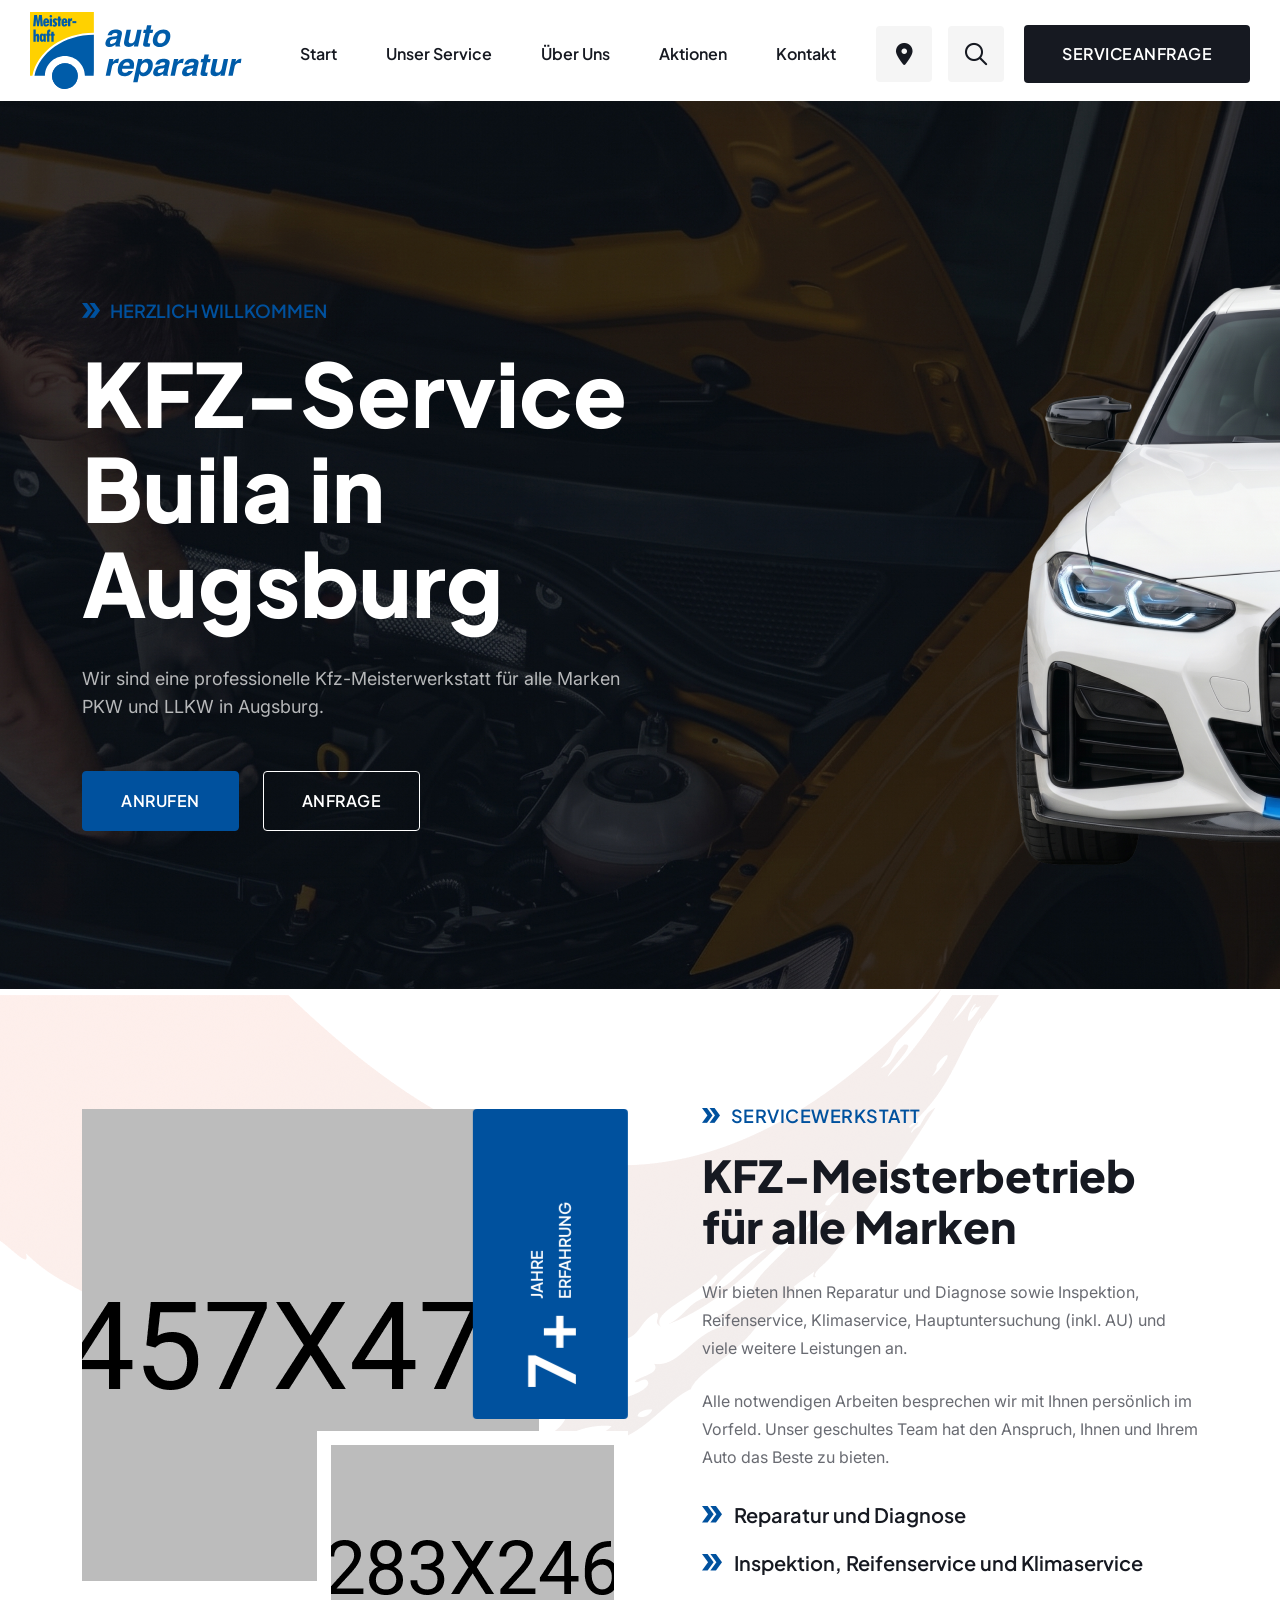
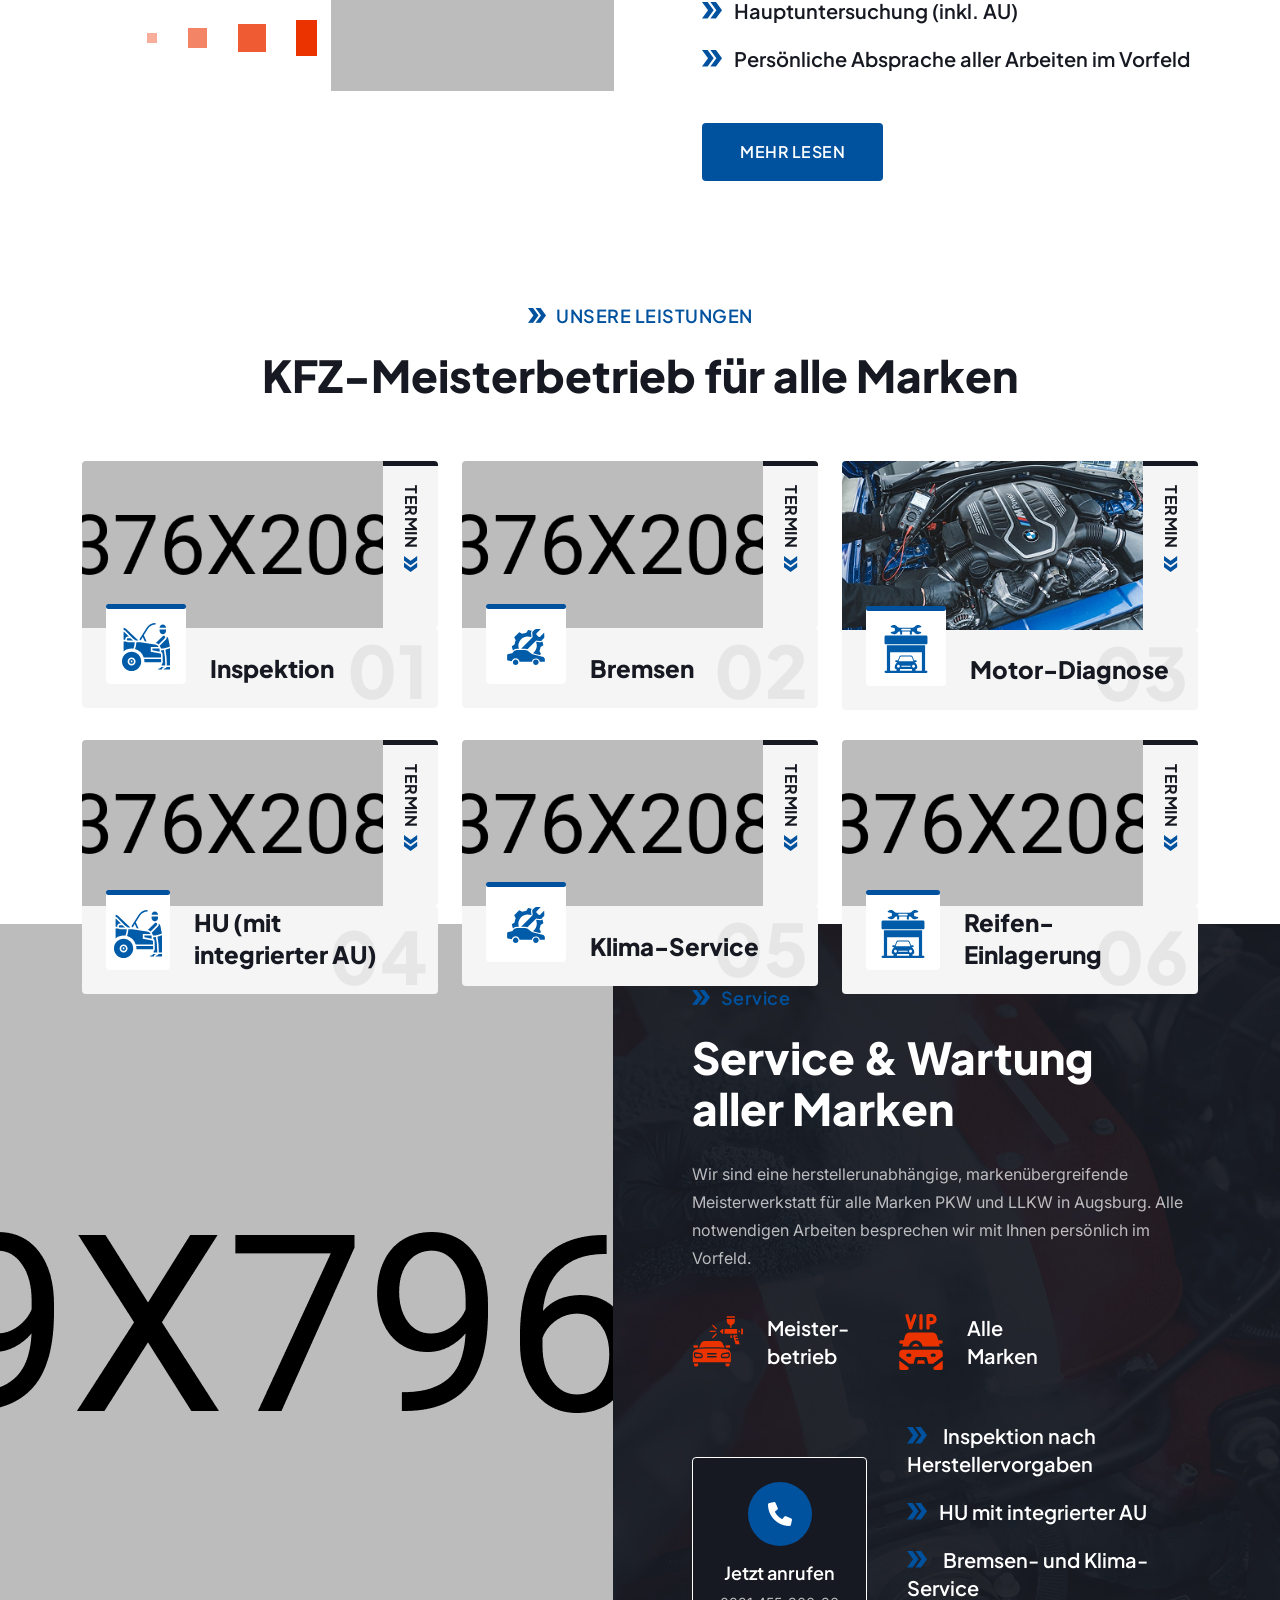
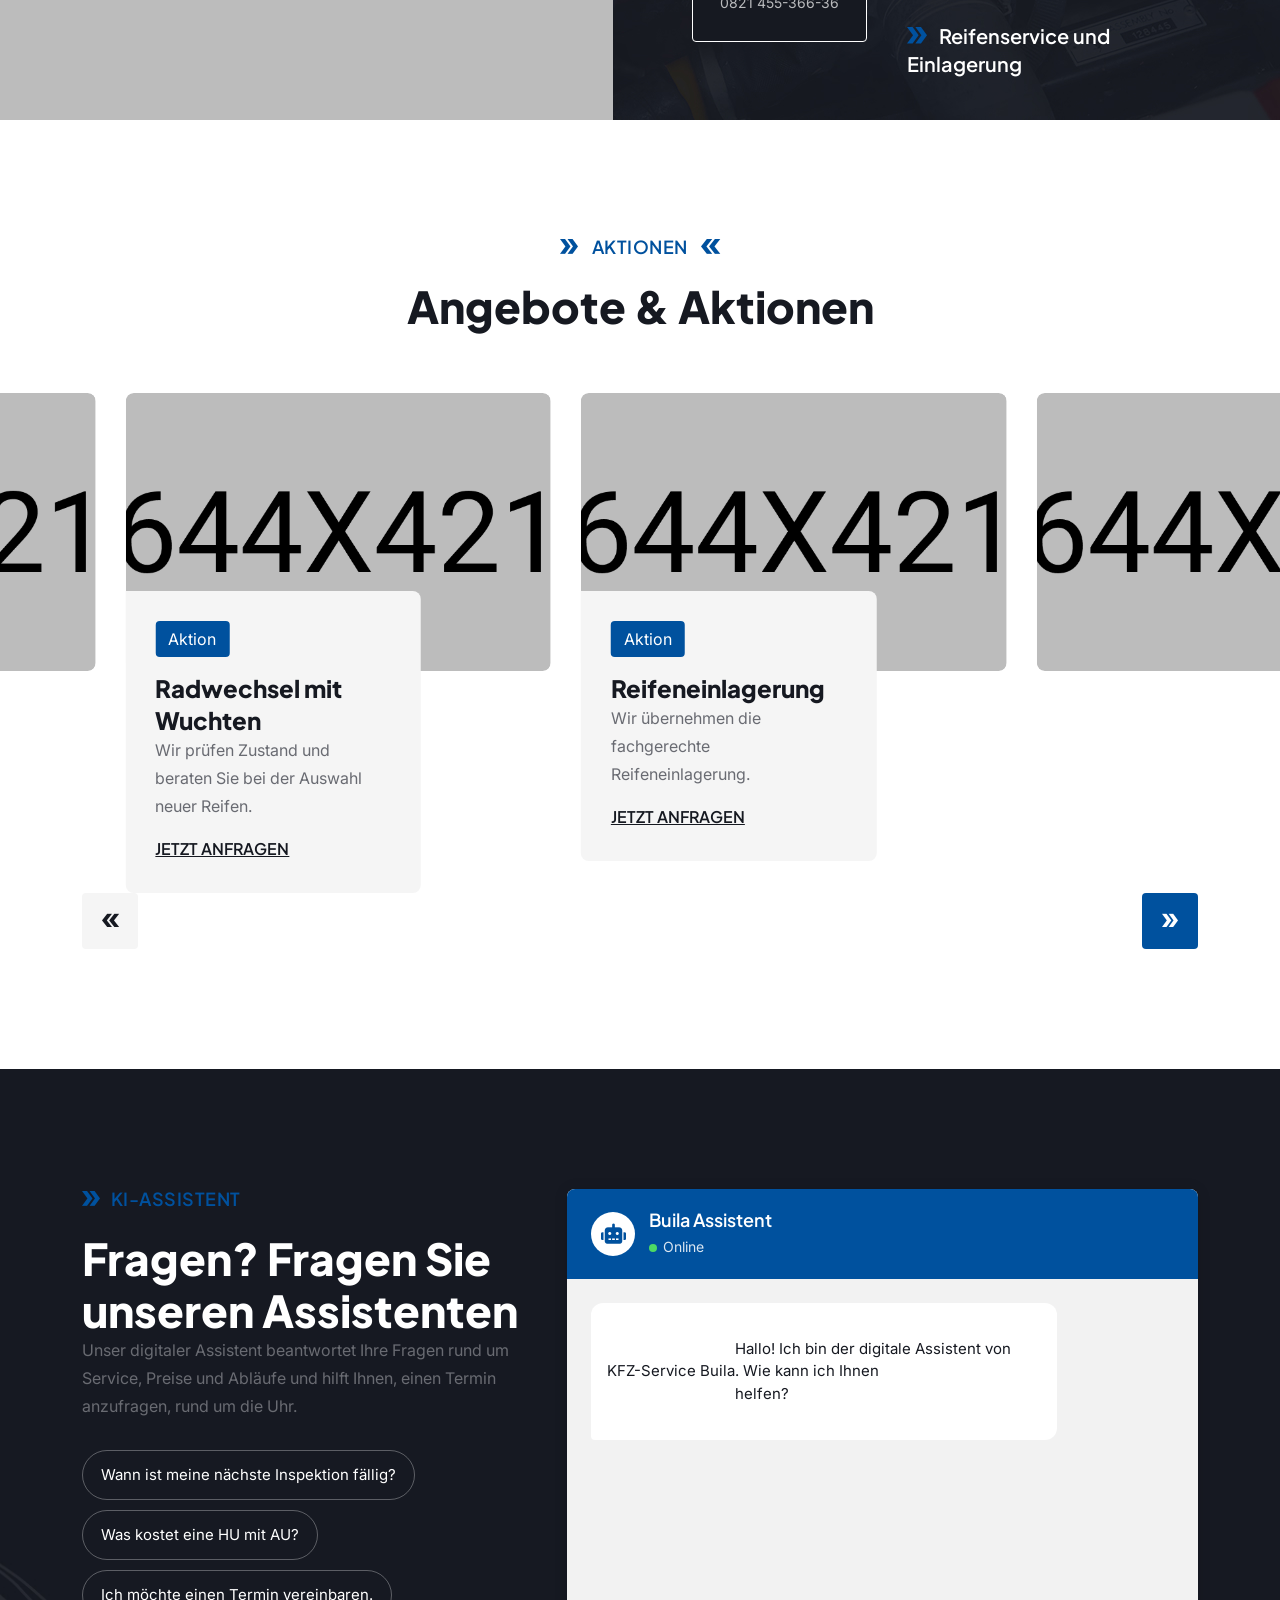
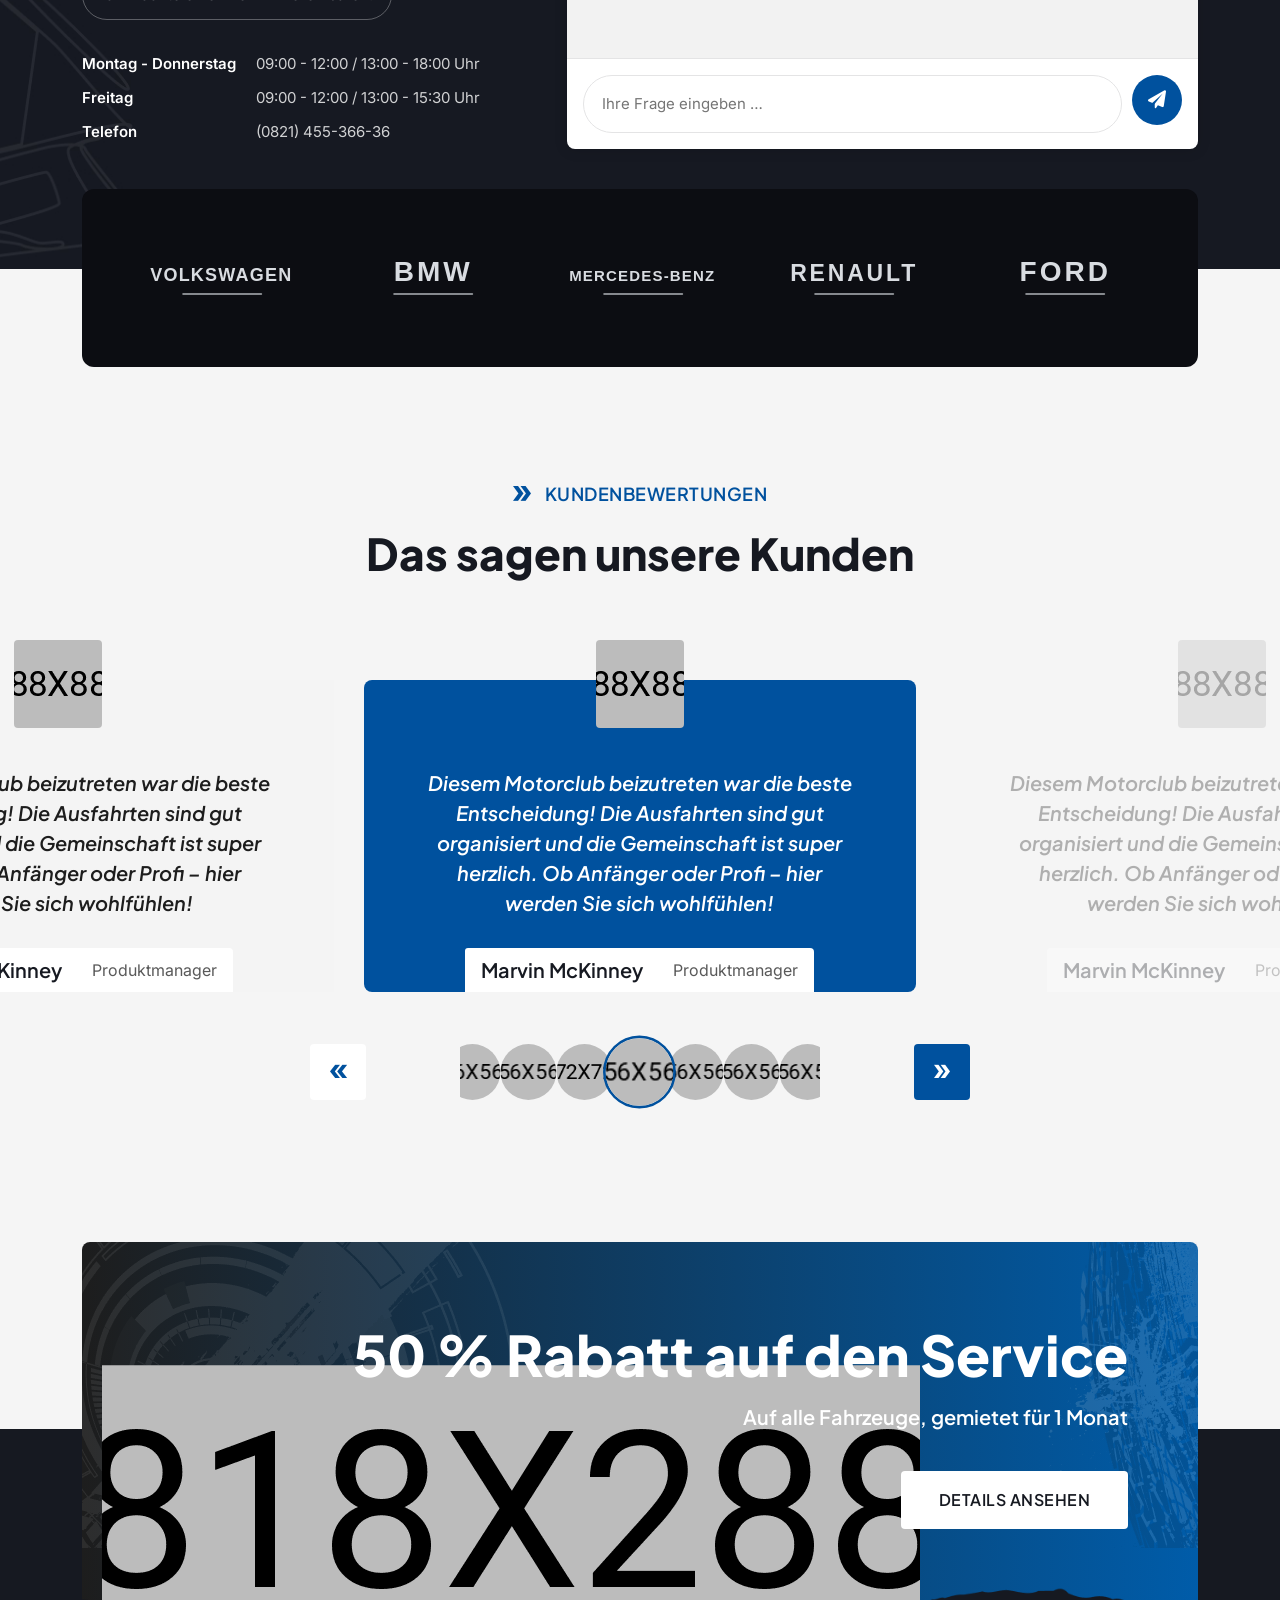
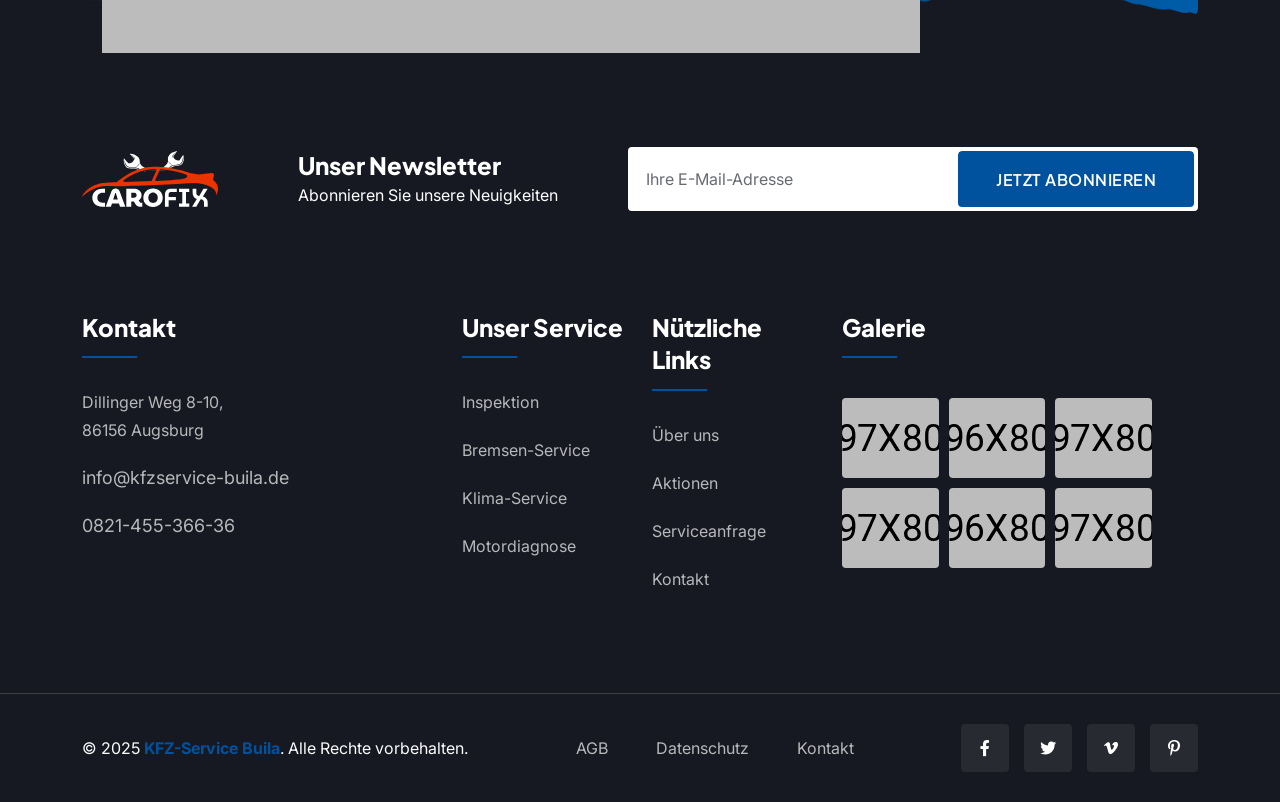
==== commit 90e0d9b5: "Multi-step Serviceanfrage, KI-Assistent section, brand wordmarks - serviceanfrage.html: 5-step reque" ====
--- a/index-1.html
+++ b/index-1.html
@@ -142,8 +142,8 @@
                 <div class="offcanvas__content">
                     <div class="offcanvas__top mb-5 d-flex justify-content-between align-items-center">
                         <div class="offcanvas__logo">
-                            <a href="index.html">
-                                <img src="assets/img/logo/black-logo-2.svg" alt="logo-img">
+                            <a href="index-1.html">
+                                <img src="assets/img/home-1/meisterhaftlogo.svg" alt="KFZ-Service Buila – Meisterhaft">
                             </a>
                         </div>
                         <div class="offcanvas__close">
@@ -198,7 +198,7 @@
                         <div class="header-button mt-4">
 
                         </div>
-                        <a href="contact.php" class="gt-theme-btn">
+                        <a href="serviceanfrage.html" class="gt-theme-btn">
                             <span class="gt-text-btn">
                                 <span class="gt-text-2">SERVICEANFRAGE</span>
                             </span>
@@ -206,8 +206,8 @@
                         <div class="social-icon d-flex align-items-center">
                             <a href="#"><i class="fab fa-facebook-f"></i></a>
                             <a href="#"><i class="fab fa-twitter"></i></a>
-                            <a href="#"><i class="fab fa-youtube"></i></a>
-                            <a href="#"><i class="fab fa-linkedin-in"></i></a>
+                            <a href="#"><i class="fab fa-vimeo-v"></i></a>
+                            <a href="#"><i class="fab fa-pinterest-p"></i></a>
                         </div>
                     </div>
                 </div>
@@ -253,10 +253,10 @@
                                     <nav id="mobile-menu">
                                         <ul>
                                             <li class="active">
-                                                <a href="index.html">Start</a>
+                                                <a href="index-1.html">Start</a>
                                             </li>
                                             <li class="has-mega">
-                                                <a href="service-details.html">
+                                                <a href="service-1.html">
                                                     Unser Service
                                                 </a>
                                                 <ul class="submenu mega-menu">
@@ -311,13 +311,13 @@
                                                 </ul>
                                             </li>
                                             <li>
-                                                <a href="about.html">Über uns</a>
+                                                <a href="firma-1.html">Über uns</a>
                                             </li>
                                             <li>
                                                 <a href="#aktionen">Aktionen</a>
                                             </li>
                                             <li>
-                                                <a href="contact.html">Kontakt</a>
+                                                <a href="kontakt-1.html">Kontakt</a>
                                             </li>
                                         </ul>
                                     </nav>
@@ -652,39 +652,7 @@
                             </div>
                         </div>
                     </div>
-                    <div class="swiper-slide">
-                        <div class="row g-4 align-items-center">
-                            <div class="col-lg-6">
-                                <div class="gt-hero-content">
-                                    <h6 class="wow fadeInUp"><i class="icon-icon-3"></i>HERZLICH WILLKOMMEN</h6>
-                                    <h1 class="wow fadeInUp" data-wow-delay=".3s">
-                                        KFZ-Service Buila in Augsburg
-                                    </h1>
-                                    <p class="wow fadeInUp" data-wow-delay=".5s">
-                                        Wir sind eine professionelle Kfz-Meisterwerkstatt für alle Marken PKW und LLKW
-                                        in Augsburg.
-                                    </p>
-                                    <div class="gt-hero-button wow fadeInUp" data-wow-delay=".7s">
-                                        <a href="tel:+4982145536636" class="gt-theme-btn">
-                                            <span class="gt-text-btn">
-                                                <span class="gt-text-2">ANRUFEN</span>
-                                            </span>
-                                        </a>
-                                        <a href="contact.html" class="gt-theme-btn gt-border-style">
-                                            <span class="gt-text-btn">
-                                                <span class="gt-text-2">ANFRAGE</span>
-                                            </span>
-                                        </a>
-                                    </div>
-                                </div>
-                            </div>
-                            <div class="col-lg-6">
-                                <div class="gt-hero-image">
-                                    <img src="assets/img/home-1/hero/hero-3.png" alt="img">
-                                </div>
-                            </div>
-                        </div>
-                    </div>
+
                 </div>
             </div>
         </div>
@@ -1096,50 +1064,51 @@
                                 </h2>
                             </div>
                             <p class="gt-choose-text wow fadeInUp" data-wow-delay=".5s">
-                                Labore et simply free text dolore magna ediet aliqua lonm andhn tempor facilisis sag
-                                eiusmod tempor incididunt, consectetur notted adipisicing elit sed do eiusmod tempor
-                                incididunt
+                                Wir sind eine herstellerunabhängige, markenübergreifende Meisterwerkstatt für alle
+                                Marken PKW und LLKW in Augsburg. Alle notwendigen Arbeiten besprechen wir mit Ihnen
+                                persönlich im Vorfeld.
                             </p>
                             <ul class="gt-icon-items wow fadeInUp" data-wow-delay=".3s">
                                 <li>
                                     <div class="icon">
-                                        <img src="assets/img/home-2/icon/icon-8.svg" alt="img">
+                                        <img src="assets/img/home-2/icon/icon-8.svg" alt="">
                                     </div>
                                     <div class="content">
-                                        <h4>Quality <br> Materials</h4>
+                                        <h4>Meister- <br> betrieb</h4>
                                     </div>
                                 </li>
                                 <li>
                                     <div class="icon">
-                                        <img src="assets/img/home-2/icon/icon-9.svg" alt="img">
+                                        <img src="assets/img/home-2/icon/icon-9.svg" alt="">
                                     </div>
                                     <div class="content">
-                                        <h4>Expert <br> Standards</h4>
+                                        <h4>Alle <br> Marken</h4>
                                     </div>
                                 </li>
                             </ul>
                             <div class="gt-feature-list-box">
-                                <div class="client-box wow fadeInUp" data-wow-delay=".3s">
-                                    <img src="assets/img/home-2/client-info.png" alt="img">
-                                    <h3>Roman Morko</h3>
-                                    <span>CEO,CaroFix</span>
-                                </div>
+                                <a href="tel:+4982145536636" class="client-box gt-call-box wow fadeInUp"
+                                    data-wow-delay=".3s">
+                                    <span class="gt-call-icon"><i class="fa-solid fa-phone"></i></span>
+                                    <h3>Jetzt anrufen</h3>
+                                    <span>0821 455-366-36</span>
+                                </a>
                                 <ul class="gt-list wow fadeInUp" data-wow-delay=".5s">
                                     <li>
                                         <i class="icon-icon-3"></i>
-                                         Fast and Reliable Car Repairs
+                                         Inspektion nach Herstellervorgaben
                                     </li>
                                     <li>
                                         <i class="icon-icon-3"></i>
-                                        Expert Car Repair Services
+                                        HU mit integrierter AU
                                     </li>
                                     <li>
                                         <i class="icon-icon-3"></i>
-                                         Vehicle Fitness Inspection
+                                         Bremsen- und Klima-Service
                                     </li>
                                     <li>
                                         <i class="icon-icon-3"></i>
-                                        Digital Solutions
+                                        Reifenservice und Einlagerung
                                     </li>
                                 </ul>
                             </div>
@@ -1239,116 +1208,57 @@
         </div>
     </section>
 
-    <!-- GT Faq Section Start -->
-    <section id="servicezeiten" class="faq-section fix section-padding bg-cover"
+    <!-- GT KI-Assistent Section Start (id bleibt "servicezeiten": das Seitenmenü verlinkt hierher) -->
+    <section id="servicezeiten" class="faq-section gt-chat-section fix section-padding bg-cover"
         style="background-image: url('assets/img/home-1/faq/faq-bg.jpg');">
         <div class="container">
-            <div class="gt-faq-wrapper">
-                <div class="row g-4">
-                    <div class="col-lg-6">
-                        <div class="gt-faq-content">
-                            <div class="gt-section-title mb-0">
-                                <span class="wow fadeInUp"><i class="icon-icon-3"></i>ANFAHRT
-                                    WERKSTATT</span>
-                                <h2 class="text-white wow fadeInUp" data-wow-delay=".3s">
-                                    Unsere Servicezeiten
-                                </h2>
-                            </div>
-                            <p class="gt-faq-text wow fadeInUp" data-wow-delay=".5s">
-                                Telefon: <a href="tel:+4982145536636">(0821) 455-366-36</a><br>
-                                E-Mail: <a href="mailto:info@kfzservice-buila.de">info@kfzservice-buila.de</a><br>
-                                Adresse: Dillinger Weg 8-10, 86156 Augsburg
-                            </p>
-                            <div class="gt-faq-button wow fadeInUp" data-wow-delay=".3s">
-                                <a href="contact.html" class="gt-theme-btn">
-                                    <span class="gt-text-btn">
-                                        <span class="gt-text-2">KONTAKT</span>
-                                    </span>
-                                </a>
-                                <a href="https://www.google.com/maps/search/?api=1&amp;query=Dillinger+Weg+8-10%2C+86156+Augsburg"
-                                    target="_blank" rel="noopener" class="gt-theme-btn gt-border-style">
-                                    <span class="gt-text-btn">
-                                        <span class="gt-text-2">ANFAHRT</span>
-                                    </span>
-                                </a>
-                            </div>
-                        </div>
-                    </div>
-                    <div class="col-lg-6">
-                        <div class="faq-items mt-0 ms-0">
-                            <div class="accordion" id="accordionExample">
-                                <div class="accordion-item wow fadeInUp" data-wow-delay=".3s">
-                                    <h2 class="accordion-header" id="headingOne">
-                                        <button class="accordion-button" type="button" data-bs-toggle="collapse"
-                                            data-bs-target="#collapseOne" aria-expanded="true"
-                                            aria-controls="collapseOne">
-                                            Montag - Donnerstag
-                                        </button>
-                                    </h2>
-                                    <div id="collapseOne" class="accordion-collapse collapse show"
-                                        aria-labelledby="headingOne" data-bs-parent="#accordionExample">
-                                        <div class="accordion-body">
-                                            <p>
-                                                09:00 - 12:00 Uhr / 13:00 - 18:00 Uhr
-                                            </p>
-                                        </div>
-                                    </div>
-                                </div>
-                                <div class="accordion-item wow fadeInUp" data-wow-delay=".5s">
-                                    <h2 class="accordion-header" id="headingTwo">
-                                        <button class="accordion-button collapsed" type="button"
-                                            data-bs-toggle="collapse" data-bs-target="#collapseTwo"
-                                            aria-expanded="false" aria-controls="collapseTwo">
-                                            Freitag
-                                        </button>
-                                    </h2>
-                                    <div id="collapseTwo" class="accordion-collapse collapse"
-                                        aria-labelledby="headingTwo" data-bs-parent="#accordionExample">
-                                        <div class="accordion-body">
-                                            <p>
-                                                09:00 - 12:00 Uhr / 13:00 - 15:30 Uhr
-                                            </p>
-                                        </div>
-                                    </div>
-                                </div>
-                                <div class="accordion-item wow fadeInUp" data-wow-delay=".7s">
-                                    <h2 class="accordion-header" id="headingthree">
-                                        <button class="accordion-button collapsed" type="button"
-                                            data-bs-toggle="collapse" data-bs-target="#collapsethree"
-                                            aria-expanded="false" aria-controls="collapsethree">
-                                            Samstag
-                                        </button>
-                                    </h2>
-                                    <div id="collapsethree" class="accordion-collapse collapse"
-                                        aria-labelledby="headingthree" data-bs-parent="#accordionExample">
-                                        <div class="accordion-body">
-                                            <p>
-                                                keinen Service
-                                            </p>
-                                        </div>
-                                    </div>
-                                </div>
-                                <div class="accordion-item mb-0 wow fadeInUp" data-wow-delay=".3s">
-                                    <h2 class="accordion-header" id="headingfour">
-                                        <button class="accordion-button collapsed" type="button"
-                                            data-bs-toggle="collapse" data-bs-target="#collapsefour"
-                                            aria-expanded="false" aria-controls="collapsefour">
-                                            Parts &amp; More – Mietwerkstatt
-                                        </button>
-                                    </h2>
-                                    <div id="collapsefour" class="accordion-collapse collapse"
-                                        aria-labelledby="headingfour" data-bs-parent="#accordionExample">
-                                        <div class="accordion-body">
-                                            <p>
-                                                Sie möchten selbst schrauben? Besuchen Sie auch unsere Mietwerkstatt <a
-                                                    href="index.html">Parts &amp; More</a>.<br>Montag - Freitag: 09:00 -
-                                                21:00 Uhr<br>Samstag: 09:00 - 19:00 Uhr
-                                            </p>
-                                        </div>
-                                    </div>
-                                </div>
-                            </div>
-                        </div>
+            <div class="row g-5 align-items-center">
+                <div class="col-lg-5">
+                    <div class="gt-faq-content">
+                        <div class="gt-section-title mb-0">
+                            <span class="wow fadeInUp"><i class="icon-icon-3"></i>KI-ASSISTENT</span>
+                            <h2 class="text-white wow fadeInUp" data-wow-delay=".3s">
+                                Fragen? Fragen Sie unseren Assistenten
+                            </h2>
+                        </div>
+                        <p class="gt-faq-text wow fadeInUp" data-wow-delay=".5s">
+                            Unser digitaler Assistent beantwortet Ihre Fragen rund um Service, Preise und Abläufe
+                            und hilft Ihnen, einen Termin anzufragen, rund um die Uhr.
+                        </p>
+                        <div class="gt-chat-suggestions wow fadeInUp" data-wow-delay=".5s">
+                            <button type="button" data-chat-ask>Wann ist meine nächste Inspektion fällig?</button>
+                            <button type="button" data-chat-ask>Was kostet eine HU mit AU?</button>
+                            <button type="button" data-chat-ask>Ich möchte einen Termin vereinbaren.</button>
+                        </div>
+                        <ul class="gt-chat-hours wow fadeInUp" data-wow-delay=".5s">
+                            <li><span>Montag - Donnerstag</span> 09:00 - 12:00 / 13:00 - 18:00 Uhr</li>
+                            <li><span>Freitag</span> 09:00 - 12:00 / 13:00 - 15:30 Uhr</li>
+                            <li><span>Telefon</span> <a href="tel:+4982145536636">(0821) 455-366-36</a></li>
+                        </ul>
+                    </div>
+                </div>
+                <div class="col-lg-7">
+                    <!-- Chatfenster: Antworten kommen aus assets/js/chat.js (Gemini dort anbinden) -->
+                    <div class="gt-chat wow fadeInUp" data-wow-delay=".3s" id="ki-assistent">
+                        <div class="gt-chat-head">
+                            <span class="gt-chat-avatar"><i class="fa-solid fa-robot"></i></span>
+                            <div>
+                                <h4>Buila Assistent</h4>
+                                <span class="gt-chat-status">Online</span>
+                            </div>
+                        </div>
+                        <div class="gt-chat-messages" data-chat-messages aria-live="polite">
+                            <div class="gt-chat-msg is-bot">
+                                Hallo! Ich bin der digitale Assistent von KFZ-Service Buila. Wie kann ich Ihnen
+                                helfen?
+                            </div>
+                        </div>
+                        <form class="gt-chat-form" data-chat-form>
+                            <label class="visually-hidden" for="gt-chat-input">Ihre Nachricht</label>
+                            <input type="text" id="gt-chat-input" placeholder="Ihre Frage eingeben …"
+                                autocomplete="off" required>
+                            <button type="submit" aria-label="Senden"><i class="fa-solid fa-paper-plane"></i></button>
+                        </form>
                     </div>
                 </div>
             </div>
@@ -1363,32 +1273,32 @@
                     <div class="swiper-wrapper">
                         <div class="swiper-slide">
                             <div class="gt-brand-image-1">
-                                <img src="assets/img/home-1/brand/brand-01.png" alt="img">
+                                <img src="assets/img/home-1/brand/marken/audi.svg" alt="Audi">
                             </div>
                         </div>
                         <div class="swiper-slide">
                             <div class="gt-brand-image-1">
-                                <img src="assets/img/home-1/brand/brand-02.png" alt="img">
+                                <img src="assets/img/home-1/brand/marken/volkswagen.svg" alt="Volkswagen">
                             </div>
                         </div>
                         <div class="swiper-slide">
                             <div class="gt-brand-image-1">
-                                <img src="assets/img/home-1/brand/brand-03.png" alt="img">
+                                <img src="assets/img/home-1/brand/marken/bmw.svg" alt="BMW">
                             </div>
                         </div>
                         <div class="swiper-slide">
                             <div class="gt-brand-image-1">
-                                <img src="assets/img/home-1/brand/brand-04.png" alt="img">
+                                <img src="assets/img/home-1/brand/marken/mercedes-benz.svg" alt="Mercedes-Benz">
                             </div>
                         </div>
                         <div class="swiper-slide">
                             <div class="gt-brand-image-1">
-                                <img src="assets/img/home-1/brand/brand-05.png" alt="img">
+                                <img src="assets/img/home-1/brand/marken/renault.svg" alt="Renault">
                             </div>
                         </div>
                         <div class="swiper-slide">
                             <div class="gt-brand-image-1">
-                                <img src="assets/img/home-1/brand/brand-06.png" alt="img">
+                                <img src="assets/img/home-1/brand/marken/ford.svg" alt="Ford">
                             </div>
                         </div>
                     </div>
@@ -1817,6 +1727,7 @@
     <script src="assets/js/wow.min.js"></script>
     <!--<< Main.js >>-->
     <script src="assets/js/main.js"></script>
+    <script src="assets/js/chat.js"></script>
 </body>
 
 </html>
--- a/assets/css/main.css
+++ b/assets/css/main.css
@@ -55,7 +55,6 @@
 .gt-theme-btn {
   color: var(--gt-white);
   overflow: hidden;
-  transition: 700ms;
   position: relative;
   vertical-align: middle;
   -webkit-appearance: none;
@@ -75,7 +74,6 @@
   border-radius: 4px;
   position: relative;
   overflow: hidden;
-  transition: all 700ms ease;
   text-transform: uppercase;
   z-index: 99;
 }
@@ -91,7 +89,6 @@
   right: 0px;
   background-color: var(--gt-header);
   z-index: -1;
-  transition: all 500ms ease;
 }
 .gt-theme-btn .gt-icon-btn {
   background-color: var(--gt-theme);
@@ -100,7 +97,6 @@
   display: inline-block;
   position: relative;
   overflow: hidden;
-  transition: all 500ms ease;
   z-index: 99;
 }
 .gt-theme-btn .gt-icon-btn::after {
@@ -112,14 +108,10 @@
   right: 0px;
   background-color: var(--gt-header);
   z-index: -1;
-  transition: all 500ms ease;
 }
 .gt-theme-btn .gt-icon-btn i {
   display: inline-block;
 }
-.gt-theme-btn:hover .gt-text-btn .gt-text-2 {
-  animation: slideRight 600ms;
-}
 .gt-theme-btn:hover .gt-text-btn::after {
   width: 100%;
   left: 0px;
@@ -127,9 +119,6 @@
 .gt-theme-btn:hover .gt-icon-btn::after {
   width: 100%;
   left: 0px;
-}
-.gt-theme-btn:hover .gt-icon-btn i {
-  animation: slideRight 500ms;
 }
 .gt-theme-btn.style-2 .gt-text-btn {
   background-color: var(--gt-header);
@@ -1926,6 +1915,617 @@
 .gt-service-form-block {
   margin-bottom: 48px;
 }
+/* Step counter above the service form: numbered circles joined by a line,
+   the active step is filled and the line runs half-way to the next one */
+.gt-service-steps {
+  margin-bottom: 48px;
+}
+.gt-service-steps ol {
+  display: grid;
+  grid-template-columns: repeat(5, 1fr);
+  margin: 0;
+  padding: 0;
+  list-style: none;
+}
+.gt-service-steps li {
+  position: relative;
+  display: flex;
+  flex-direction: column;
+  align-items: center;
+  text-align: center;
+}
+.gt-service-steps li:not(:first-child)::before {
+  content: "";
+  position: absolute;
+  top: 13px;
+  right: 50%;
+  width: 100%;
+  height: 2px;
+  background-color: var(--gt-text);
+}
+.gt-service-steps li.is-active + li::before {
+  background: linear-gradient(90deg, var(--gt-theme) 50%, var(--gt-text) 50%);
+}
+.gt-service-steps .num {
+  position: relative;
+  z-index: 1;
+  display: flex;
+  align-items: center;
+  justify-content: center;
+  width: 28px;
+  height: 28px;
+  border: 2px solid var(--gt-text);
+  border-radius: 50%;
+  background-color: var(--gt-white);
+  color: var(--gt-text);
+  font-size: 13px;
+  font-weight: 700;
+  line-height: 1;
+}
+.gt-service-steps .label {
+  margin-top: 12px;
+  color: var(--gt-header);
+  font-size: 16px;
+  line-height: 1.3;
+}
+.gt-service-steps li.is-active .num {
+  border-color: var(--gt-theme);
+  background-color: var(--gt-theme);
+  color: var(--gt-white);
+}
+.gt-service-steps li.is-active .label {
+  font-weight: 700;
+}
+@media (max-width: 575px) {
+  .gt-service-steps .label {
+    font-size: 12px;
+  }
+}
+/* Finished steps: check mark, blue line, clickable to go back */
+.gt-service-steps li.is-done {
+  cursor: pointer;
+}
+.gt-service-steps li.is-done + li::before {
+  background: var(--gt-theme);
+}
+.gt-service-steps li.is-active + li.is-done::before {
+  background: var(--gt-theme);
+}
+.gt-service-steps li.is-done .num {
+  border-color: var(--gt-theme);
+  color: var(--gt-theme);
+  font-size: 0;
+}
+.gt-service-steps li.is-done .num::before {
+  content: "\f00c";
+  font-family: "Font Awesome 6 Pro";
+  font-weight: 900;
+  font-size: 11px;
+}
+
+/* ==========================================================
+   Serviceanfrage: 5-step request form (serviceanfrage.html)
+   Uses the theme colours, fonts, buttons and field sizes.
+   ========================================================== */
+.gt-booking-section .gt-service-steps {
+  max-width: 1000px;
+  margin: 0 auto 60px;
+}
+.gt-booking-step {
+  display: none;
+}
+.gt-booking-step.is-active {
+  display: block;
+}
+.gt-booking-layout {
+  display: grid;
+  gap: 40px;
+}
+.gt-booking-aside {
+  display: none;
+}
+.gt-booking-layout.has-aside {
+  grid-template-columns: minmax(0, 1fr) 380px;
+}
+.gt-booking-layout.has-aside .gt-booking-aside {
+  display: block;
+  position: sticky;
+  top: 120px;
+  align-self: start;
+}
+@media (max-width: 1199px) {
+  .gt-booking-layout.has-aside {
+    grid-template-columns: minmax(0, 1fr) 320px;
+  }
+}
+@media (max-width: 991px) {
+  .gt-booking-layout.has-aside {
+    grid-template-columns: 1fr;
+  }
+  .gt-booking-layout.has-aside .gt-booking-aside {
+    position: static;
+  }
+}
+.gt-booking-heading {
+  margin-bottom: 30px;
+}
+.gt-booking-card {
+  padding: 40px;
+  border-radius: 8px;
+  background-color: #F2F2F2;
+}
+@media (max-width: 575px) {
+  .gt-booking-card {
+    padding: 24px;
+  }
+}
+.gt-booking h3,
+.gt-booking h4,
+.gt-booking h5 {
+  text-transform: none;
+}
+.gt-booking-title {
+  font-size: 32px;
+  margin: 50px 0 10px;
+}
+.gt-booking-back + .gt-booking-title {
+  margin-top: 0;
+}
+.gt-booking-subtitle {
+  font-size: 20px;
+  font-weight: 600;
+  margin: 30px 0 16px;
+}
+.gt-booking-hint {
+  font-size: 14px;
+  margin: 8px 0 0;
+}
+.gt-booking-list {
+  margin: 20px 0 30px;
+}
+.gt-booking-list li {
+  position: relative;
+  padding-left: 22px;
+}
+.gt-booking-list li:not(:last-child) {
+  margin-bottom: 10px;
+}
+.gt-booking-list li::before {
+  content: "";
+  position: absolute;
+  top: 10px;
+  left: 4px;
+  width: 7px;
+  height: 7px;
+  border-radius: 50%;
+  background-color: var(--gt-theme);
+}
+
+/* Fields: same sizes as the theme's contact form, white with the light-background border */
+.gt-booking .form-clt span {
+  display: inline-block;
+  margin-bottom: 10px;
+  color: var(--gt-header);
+  font-size: 18px;
+  font-weight: 600;
+  font-family: "Plus Jakarta Sans", sans-serif;
+}
+.gt-booking .form-clt span small {
+  font-size: 14px;
+  font-weight: 400;
+  color: var(--gt-text);
+}
+.gt-booking .form-clt input,
+.gt-booking .form-clt textarea,
+.gt-booking .form-clt select {
+  width: 100%;
+  padding: 16px 20px;
+  border: 1px solid #E4E4E5;
+  border-radius: 8px;
+  outline: none;
+  background-color: var(--gt-white);
+  color: var(--gt-text);
+  font-size: 16px;
+  transition: all 0.4s ease-in-out;
+}
+.gt-booking .form-clt input:focus,
+.gt-booking .form-clt textarea:focus,
+.gt-booking .form-clt select:focus {
+  border-color: var(--gt-theme);
+}
+.gt-booking .form-clt input[type=file] {
+  padding: 12px 20px;
+  cursor: pointer;
+}
+.gt-booking .form-clt textarea {
+  resize: vertical;
+}
+.gt-booking .form-clt + .form-clt {
+  margin-top: 24px;
+}
+.gt-booking-counter {
+  margin: 6px 0 0;
+  font-size: 14px;
+  text-align: right;
+}
+.gt-booking-actions {
+  margin-top: 30px;
+}
+.gt-booking-error {
+  margin: 20px 0 0;
+  color: #C62828;
+  font-weight: 600;
+}
+.gt-booking-error:empty {
+  display: none;
+}
+.gt-booking-back {
+  display: inline-flex;
+  align-items: center;
+  gap: 8px;
+  margin-bottom: 24px;
+  padding: 0;
+  border: none;
+  background: none;
+  color: var(--gt-theme);
+  font-weight: 700;
+  font-family: "Plus Jakarta Sans", sans-serif;
+}
+
+/* Step 1: upload or enter the vehicle data, split by "oder" */
+.gt-booking-split {
+  display: grid;
+  grid-template-columns: 1fr auto 1fr;
+  gap: 40px;
+}
+.gt-booking-split h3 {
+  font-size: 26px;
+  margin-bottom: 8px;
+}
+.gt-booking-or {
+  display: flex;
+  flex-direction: column;
+  align-items: center;
+  gap: 12px;
+  color: var(--gt-header);
+  font-size: 22px;
+  font-family: "Plus Jakarta Sans", sans-serif;
+}
+.gt-booking-or::before,
+.gt-booking-or::after {
+  content: "";
+  flex: 1;
+  width: 1px;
+  background-color: #C9C9C9;
+}
+@media (max-width: 991px) {
+  .gt-booking-split {
+    grid-template-columns: 1fr;
+    gap: 30px;
+  }
+  .gt-booking-or {
+    flex-direction: row;
+  }
+  .gt-booking-or::before,
+  .gt-booking-or::after {
+    width: auto;
+    height: 1px;
+  }
+}
+
+/* Step 2: selectable cards (radio for the hand-over, checkboxes for the services) */
+.gt-booking-option {
+  display: flex;
+  align-items: flex-start;
+  gap: 16px;
+  margin-bottom: 16px;
+  padding: 22px 24px;
+  border: 1px solid #E4E4E5;
+  border-radius: 8px;
+  background-color: var(--gt-white);
+  cursor: pointer;
+  transition: all 0.4s ease-in-out;
+}
+.gt-booking-option:hover,
+.gt-booking-option:has(input:checked) {
+  border-color: var(--gt-theme);
+}
+.gt-booking-option input {
+  flex-shrink: 0;
+  width: 20px;
+  height: 20px;
+  margin-top: 3px;
+  accent-color: var(--gt-theme);
+}
+.gt-booking-option-body {
+  display: flex;
+  flex-direction: column;
+  gap: 6px;
+  flex: 1;
+}
+.gt-booking-option-title {
+  color: var(--gt-theme);
+  font-size: 20px;
+  font-weight: 600;
+  line-height: 1.3;
+  font-family: "Plus Jakarta Sans", sans-serif;
+}
+.gt-booking-option-text {
+  font-size: 15px;
+}
+.gt-booking-option-price {
+  flex-shrink: 0;
+  margin-left: auto;
+  color: var(--gt-header);
+  font-weight: 700;
+  white-space: nowrap;
+}
+.gt-booking-services {
+  display: grid;
+  grid-template-columns: repeat(2, minmax(0, 1fr));
+  gap: 16px;
+  margin-top: 20px;
+}
+.gt-booking-services .gt-booking-option {
+  align-items: center;
+  margin-bottom: 0;
+}
+.gt-booking-services .gt-booking-option input {
+  margin-top: 0;
+}
+.gt-booking-services .gt-booking-option img {
+  flex-shrink: 0;
+  width: 44px;
+  height: 44px;
+}
+.gt-booking-services .gt-booking-option-title {
+  font-size: 18px;
+}
+.gt-booking-services .is-extra {
+  display: none;
+}
+.gt-booking-services.is-open .is-extra {
+  display: flex;
+}
+@media (max-width: 767px) {
+  .gt-booking-services {
+    grid-template-columns: 1fr;
+  }
+}
+.gt-booking-more {
+  display: inline-flex;
+  align-items: center;
+  gap: 12px;
+  margin-top: 24px;
+  padding: 10px 26px;
+  border: 1.2px solid var(--gt-theme);
+  border-radius: 30px;
+  background-color: var(--gt-white);
+  color: var(--gt-theme);
+  font-weight: 700;
+  font-family: "Plus Jakarta Sans", sans-serif;
+}
+.gt-booking-more i {
+  transition: transform 0.3s ease-in-out;
+}
+.gt-booking-more[aria-expanded=true] i {
+  transform: rotate(180deg);
+}
+
+/* Step 3: service centre, calendar and time slots */
+.gt-booking-calendar-card {
+  margin-top: 30px;
+  padding: 0;
+  border: 1px solid var(--gt-theme);
+  background-color: var(--gt-white);
+}
+.gt-booking-center {
+  display: flex;
+  gap: 16px;
+  padding: 30px;
+  border-bottom: 1px solid #E4E4E5;
+}
+.gt-booking-center > i {
+  color: var(--gt-theme);
+  font-size: 22px;
+  margin-top: 4px;
+}
+.gt-booking-center h4 {
+  color: var(--gt-theme);
+  font-size: 22px;
+  margin-bottom: 4px;
+}
+.gt-booking-center p {
+  margin: 0;
+}
+.gt-booking-tags {
+  display: flex;
+  flex-wrap: wrap;
+  gap: 8px;
+  margin-top: 12px;
+}
+.gt-booking-tags li {
+  padding: 4px 12px;
+  border-radius: 4px;
+  background-color: #F2F2F2;
+  color: var(--gt-header);
+  font-size: 14px;
+}
+.gt-booking-datetime {
+  display: grid;
+  grid-template-columns: repeat(2, minmax(0, 1fr));
+  gap: 40px;
+  padding: 30px;
+}
+@media (max-width: 767px) {
+  .gt-booking-datetime {
+    grid-template-columns: 1fr;
+  }
+}
+.gt-booking-datetime h5 {
+  font-size: 18px;
+  margin-bottom: 20px;
+}
+.gt-booking-calendar-head {
+  display: flex;
+  align-items: center;
+  justify-content: space-between;
+  margin-bottom: 16px;
+}
+.gt-booking-calendar-head strong {
+  color: var(--gt-header);
+  font-family: "Plus Jakarta Sans", sans-serif;
+}
+.gt-booking-calendar-head button {
+  width: 36px;
+  height: 36px;
+  border: none;
+  border-radius: 50%;
+  background: none;
+  color: var(--gt-theme);
+}
+.gt-booking-calendar-head button:disabled {
+  opacity: 0.3;
+}
+.gt-booking-calendar-grid {
+  display: grid;
+  grid-template-columns: repeat(7, 1fr);
+  gap: 6px;
+  text-align: center;
+}
+.gt-booking-calendar-grid .is-weekday {
+  color: var(--gt-header);
+  font-size: 14px;
+  font-weight: 600;
+}
+.gt-booking-calendar-grid button {
+  aspect-ratio: 1;
+  border: 1px solid transparent;
+  border-radius: 50%;
+  background: none;
+  color: var(--gt-theme);
+  font-size: 16px;
+  font-weight: 600;
+  transition: all 0.3s ease-in-out;
+}
+.gt-booking-calendar-grid button:hover:not(:disabled) {
+  border-color: var(--gt-theme);
+}
+.gt-booking-calendar-grid button:disabled {
+  color: #B5B5B5;
+  font-weight: 400;
+  text-decoration: line-through;
+  cursor: default;
+}
+.gt-booking-calendar-grid button.is-today {
+  border-color: #C9C9C9;
+}
+.gt-booking-calendar-grid button.is-selected {
+  border-color: var(--gt-theme);
+  background-color: var(--gt-theme);
+  color: var(--gt-white);
+}
+.gt-booking-slots {
+  display: grid;
+  grid-template-columns: repeat(auto-fill, minmax(90px, 1fr));
+  gap: 10px;
+  margin-bottom: 20px;
+}
+.gt-booking-slots .gt-booking-hint {
+  grid-column: 1 / -1;
+  margin: 0;
+}
+.gt-booking-slots button {
+  padding: 10px 0;
+  border: 1px solid var(--gt-theme);
+  border-radius: 4px;
+  background-color: var(--gt-white);
+  color: var(--gt-theme);
+  font-size: 15px;
+  font-weight: 600;
+  transition: all 0.3s ease-in-out;
+}
+.gt-booking-slots button:hover,
+.gt-booking-slots button.is-selected {
+  background-color: var(--gt-theme);
+  color: var(--gt-white);
+}
+
+/* Step 4: consent */
+.gt-booking-consent {
+  display: flex;
+  align-items: flex-start;
+  gap: 10px;
+  cursor: pointer;
+}
+.gt-booking-consent input {
+  flex-shrink: 0;
+  width: 18px;
+  height: 18px;
+  margin-top: 4px;
+  accent-color: var(--gt-theme);
+}
+
+/* Summary: right column on steps 2-4 and the full list on step 5 */
+.gt-booking-aside-title {
+  font-size: 28px;
+  padding-bottom: 16px;
+  border-bottom: 1px solid #D5D5D5;
+}
+.gt-booking-summary-item {
+  padding: 20px 0;
+  border-bottom: 1px solid #D5D5D5;
+}
+.gt-booking-summary-head {
+  display: flex;
+  align-items: baseline;
+  justify-content: space-between;
+  gap: 16px;
+  margin-bottom: 8px;
+}
+.gt-booking-summary-head h4 {
+  font-size: 20px;
+}
+.gt-booking-summary-head a {
+  color: var(--gt-theme);
+  font-size: 14px;
+  text-decoration: underline;
+}
+.gt-booking-summary-item p {
+  margin: 4px 0 0;
+  font-size: 15px;
+  overflow-wrap: anywhere;
+}
+.gt-booking-summary-item p.has-value {
+  display: flex;
+  justify-content: space-between;
+  gap: 16px;
+}
+.gt-booking-summary-item p.has-value b {
+  flex-shrink: 0;
+  color: var(--gt-header);
+}
+.gt-booking-step .gt-booking-summary-list {
+  margin-top: 30px;
+  border-top: 1px solid #D5D5D5;
+}
+.gt-booking-total {
+  display: flex;
+  justify-content: space-between;
+  gap: 16px;
+  margin-top: 24px;
+  padding: 20px 24px;
+  border-radius: 4px;
+  background-color: var(--gt-theme);
+  color: var(--gt-white);
+  font-size: 24px;
+  font-weight: 600;
+  font-family: "Plus Jakarta Sans", sans-serif;
+}
+.gt-booking-note {
+  margin: 24px 0 0;
+  font-size: 14px;
+}
 .gt-service-form-title {
   display: flex;
   align-items: center;
@@ -1934,13 +2534,66 @@
   text-transform: none;
   margin-bottom: 30px;
 }
-/* Serviceanfrage: the three tabs above the card share its full width equally */
+/* Serviceanfrage: folder-style tabs, joined edge to edge across the card's width;
+   the active tab shares the card's light background and merges into it */
+.gt-contact-section .gt-anfrage-tabs {
+  flex-wrap: nowrap;
+  gap: 0;
+  margin-bottom: 0;
+}
 .gt-contact-section .gt-anfrage-tabs .nav-item {
   flex: 1;
 }
+.gt-contact-section .gt-anfrage-tabs .nav-item + .nav-item {
+  margin-left: -1px;
+}
 .gt-contact-section .gt-anfrage-tabs .nav-item .nav-link {
+  position: relative;
   width: 100%;
   justify-content: center;
+  padding: 18px 24px;
+  border: 1px solid #E4E4E5;
+  border-bottom: none;
+  border-radius: 8px 8px 0 0;
+  background-color: var(--gt-white);
+  color: var(--gt-text);
+}
+.gt-contact-section .gt-anfrage-tabs .nav-item .nav-link:hover {
+  background-color: var(--gt-white);
+  color: var(--gt-theme);
+}
+.gt-contact-section .gt-anfrage-tabs .nav-item .nav-link:hover i {
+  color: var(--gt-theme);
+}
+.gt-contact-section .gt-anfrage-tabs .nav-item .nav-link.active {
+  z-index: 1;
+  background-color: #F2F2F2;
+  border-color: #F2F2F2;
+  border-top: 3px solid var(--gt-theme);
+  color: var(--gt-header);
+}
+.gt-contact-section .gt-anfrage-tabs .nav-item .nav-link.active i {
+  color: var(--gt-theme);
+}
+/* Card joins the tabs: no rounded top corners, same background as the active tab */
+.gt-contact-section + .gt-contact-us-section .gt-contact-us-wrapper {
+  border-top-left-radius: 0;
+  border-top-right-radius: 0;
+  background-color: #F2F2F2;
+}
+@media (max-width: 767px) {
+  .gt-contact-section .gt-anfrage-tabs .nav-item .nav-link {
+    flex-direction: column;
+    gap: 6px;
+    padding: 14px 8px;
+    font-size: 13px;
+    text-align: center;
+  }
+}
+@media (max-width: 575px) {
+  .gt-contact-section .gt-anfrage-tabs .nav-item {
+    width: auto;
+  }
 }
 .gt-anfrage-form h4.gt-service-form-title {
   padding-bottom: 0;
@@ -3130,6 +3783,32 @@
   opacity: 0.7;
   color: var(--gt-white);
 }
+/* index-1: call box in place of the template's person card */
+.gt-why-choose-wrapper .gt-why-choose-content.style-2 .gt-feature-list-box .gt-call-box {
+  display: block;
+  transition: border-color 0.3s ease-in-out;
+}
+.gt-why-choose-wrapper .gt-why-choose-content.style-2 .gt-feature-list-box .gt-call-box:hover {
+  border-color: var(--gt-yellow);
+}
+.gt-call-box .gt-call-icon {
+  display: inline-flex;
+  align-items: center;
+  justify-content: center;
+  width: 64px;
+  height: 64px;
+  border-radius: 50%;
+  background-color: var(--gt-theme);
+  color: var(--gt-white);
+  font-size: 24px;
+}
+.gt-call-box > span:last-child {
+  display: block;
+  margin-top: 4px;
+  font-size: 14px;
+  color: var(--gt-white);
+  opacity: 0.7;
+}
 .gt-why-choose-wrapper .gt-why-choose-content.style-2 .gt-feature-list-box .gt-list li {
   font-size: 20px;
   font-weight: 600;
@@ -4206,6 +4885,10 @@
   display: flex;
   align-items: center;
   gap: 16px;
+}
+/* Header button: no line box around the inner inline-block, so it centres with the 56px icon boxes */
+.header-1 .header-right .gt-theme-btn {
+  display: flex;
 }
 .header-1 .header-right .header-right-icon .search-toggler {
   color: var(--gt-header);
@@ -11156,4 +11839,164 @@
   align-items: center;
   justify-content: space-between;
   margin-top: 25px;
-}/*# sourceMappingURL=main.css.map */+}/*# sourceMappingURL=main.css.map */
+/* ==========================================================
+   KI-Assistent (index-1.html #servicezeiten): intro left, chat window right
+   ========================================================== */
+.gt-chat-suggestions {
+  display: flex;
+  flex-wrap: wrap;
+  gap: 10px;
+  margin-top: 30px;
+}
+.gt-chat-suggestions button {
+  padding: 10px 18px;
+  border: 1px solid rgba(255, 255, 255, 0.3);
+  border-radius: 30px;
+  background: none;
+  color: var(--gt-white);
+  font-size: 15px;
+  text-align: left;
+  transition: all 0.3s ease-in-out;
+}
+.gt-chat-suggestions button:hover {
+  border-color: var(--gt-yellow);
+  color: var(--gt-yellow);
+}
+.gt-chat-hours {
+  margin-top: 30px;
+  color: rgba(255, 255, 255, 0.8);
+  font-size: 15px;
+}
+.gt-chat-hours li:not(:last-child) {
+  margin-bottom: 6px;
+}
+.gt-chat-hours span {
+  display: inline-block;
+  min-width: 170px;
+  color: var(--gt-white);
+  font-weight: 600;
+}
+.gt-chat-hours a {
+  color: rgba(255, 255, 255, 0.8);
+}
+.gt-chat-hours a:hover {
+  color: var(--gt-yellow);
+}
+.gt-chat {
+  display: flex;
+  flex-direction: column;
+  height: 560px;
+  overflow: hidden;
+  border-radius: 8px;
+  background-color: var(--gt-white);
+  box-shadow: var(--gt-box-shadow);
+}
+@media (max-width: 575px) {
+  .gt-chat {
+    height: 480px;
+  }
+}
+.gt-chat-head {
+  display: flex;
+  align-items: center;
+  gap: 14px;
+  padding: 18px 24px;
+  background-color: var(--gt-theme);
+}
+.gt-chat-head h4 {
+  margin: 0;
+  color: var(--gt-white);
+  font-size: 18px;
+  text-transform: none;
+}
+.gt-chat-avatar {
+  display: flex;
+  align-items: center;
+  justify-content: center;
+  flex-shrink: 0;
+  width: 44px;
+  height: 44px;
+  border-radius: 50%;
+  background-color: var(--gt-white);
+  color: var(--gt-theme);
+  font-size: 20px;
+}
+.gt-chat-status {
+  color: rgba(255, 255, 255, 0.85);
+  font-size: 14px;
+}
+.gt-chat-status::before {
+  content: "";
+  display: inline-block;
+  width: 8px;
+  height: 8px;
+  margin-right: 6px;
+  border-radius: 50%;
+  background-color: #4CD964;
+}
+.gt-chat-messages {
+  display: flex;
+  flex-direction: column;
+  gap: 12px;
+  flex: 1;
+  overflow-y: auto;
+  padding: 24px;
+  background-color: #F2F2F2;
+}
+.gt-chat-msg {
+  max-width: 80%;
+  padding: 12px 16px;
+  border-radius: 12px;
+  font-size: 15px;
+  line-height: 1.5;
+  white-space: pre-wrap;
+}
+.gt-chat-msg.is-bot {
+  align-self: flex-start;
+  border-bottom-left-radius: 4px;
+  background-color: var(--gt-white);
+  color: var(--gt-header);
+}
+.gt-chat-msg.is-user {
+  align-self: flex-end;
+  border-bottom-right-radius: 4px;
+  background-color: var(--gt-theme);
+  color: var(--gt-white);
+}
+.gt-chat-msg.is-typing {
+  color: var(--gt-text);
+  letter-spacing: 2px;
+}
+.gt-chat-form {
+  display: flex;
+  gap: 10px;
+  padding: 16px;
+  border-top: 1px solid #E4E4E5;
+}
+.gt-chat-form input {
+  flex: 1;
+  min-width: 0;
+  padding: 14px 18px;
+  border: 1px solid #E4E4E5;
+  border-radius: 30px;
+  outline: none;
+  color: var(--gt-header);
+  font-size: 15px;
+}
+.gt-chat-form input:focus {
+  border-color: var(--gt-theme);
+}
+.gt-chat-form button {
+  flex-shrink: 0;
+  width: 50px;
+  height: 50px;
+  border: none;
+  border-radius: 50%;
+  background-color: var(--gt-theme);
+  color: var(--gt-white);
+  font-size: 18px;
+}
+.gt-chat-form button:hover {
+  background-color: var(--gt-header);
+}
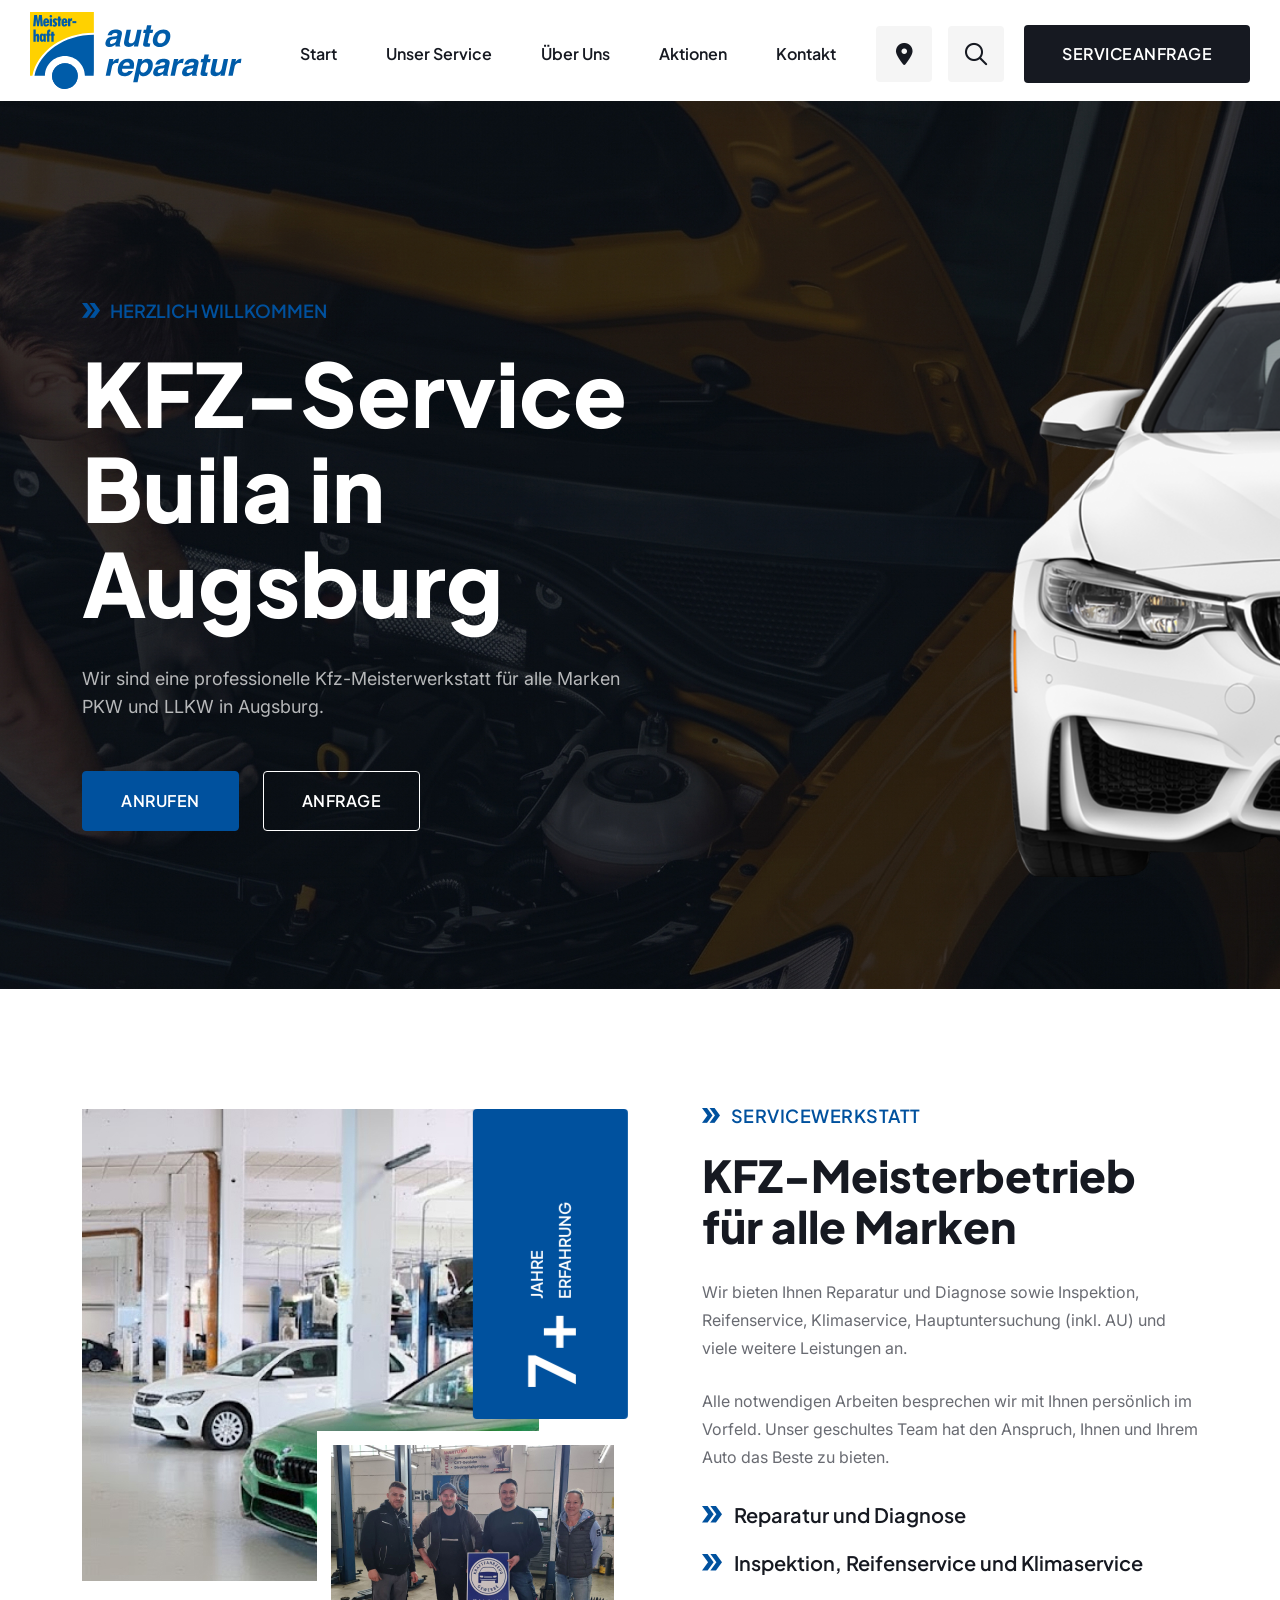
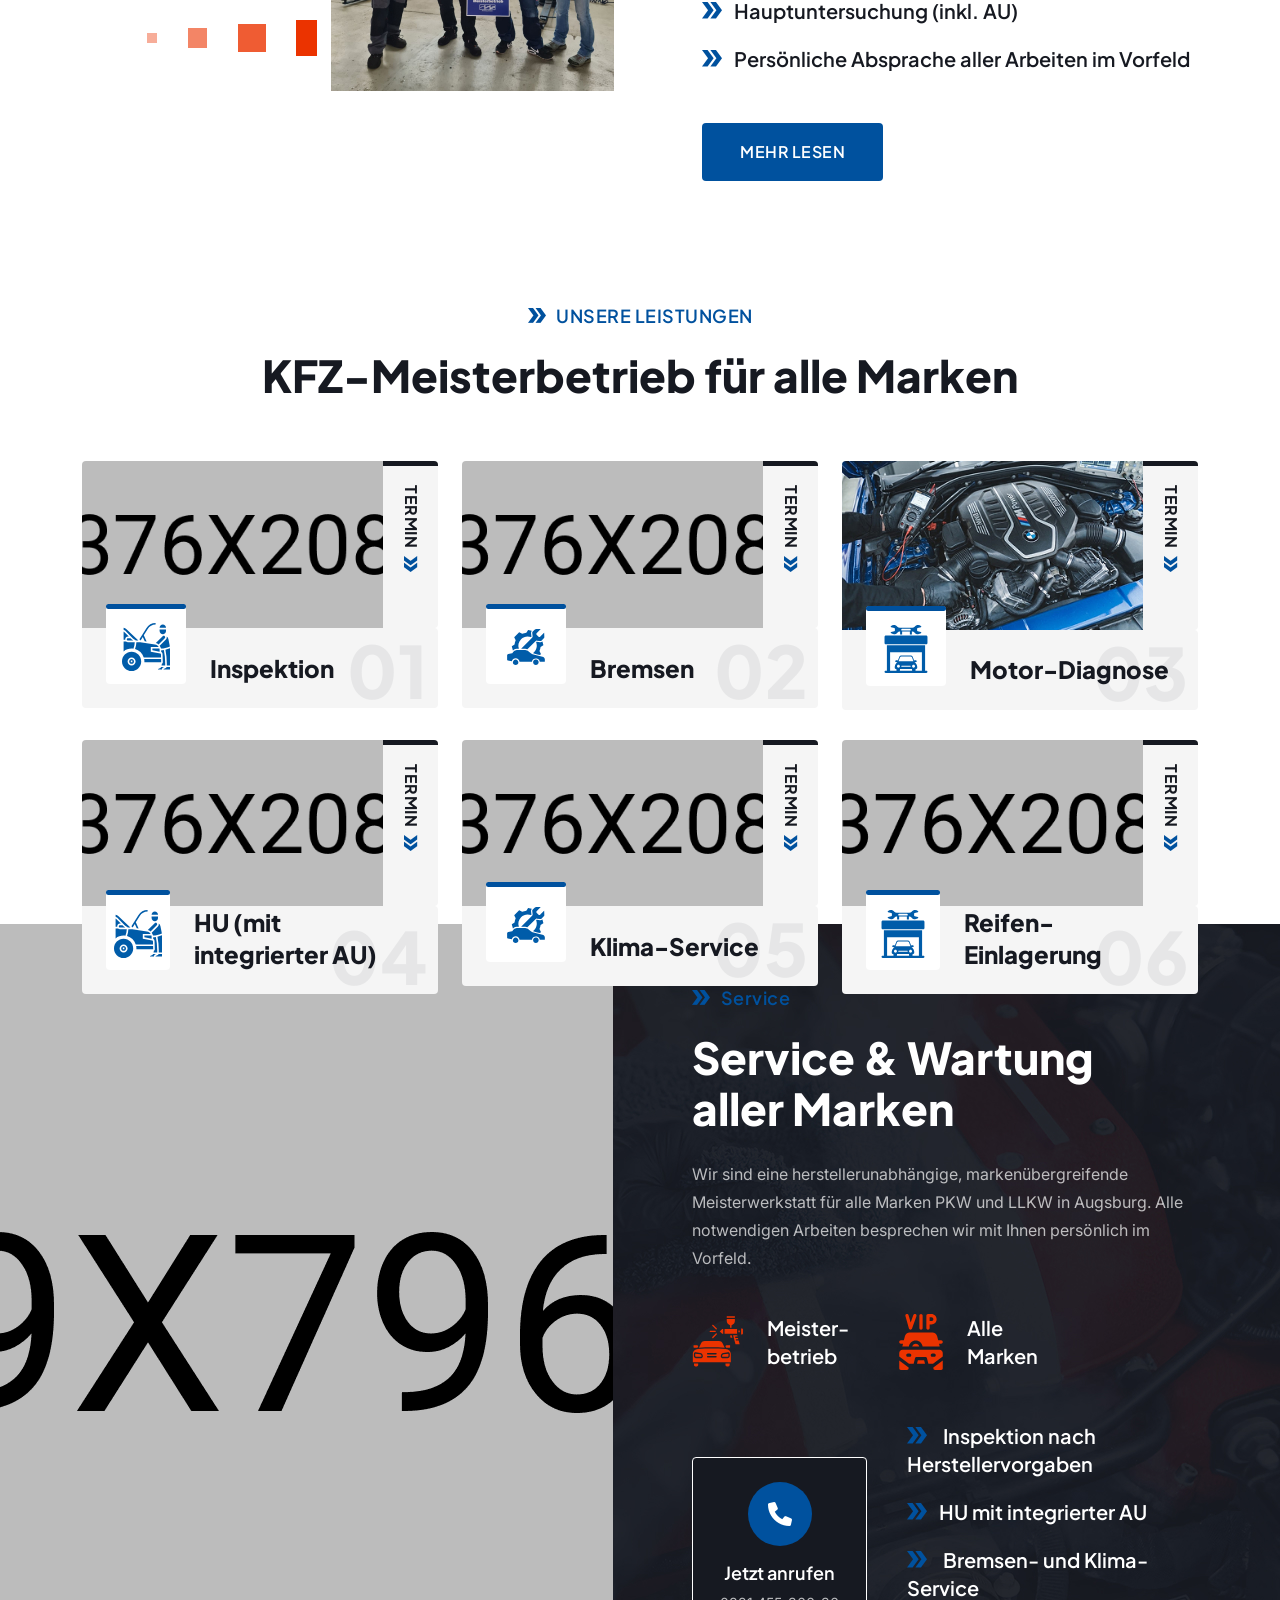
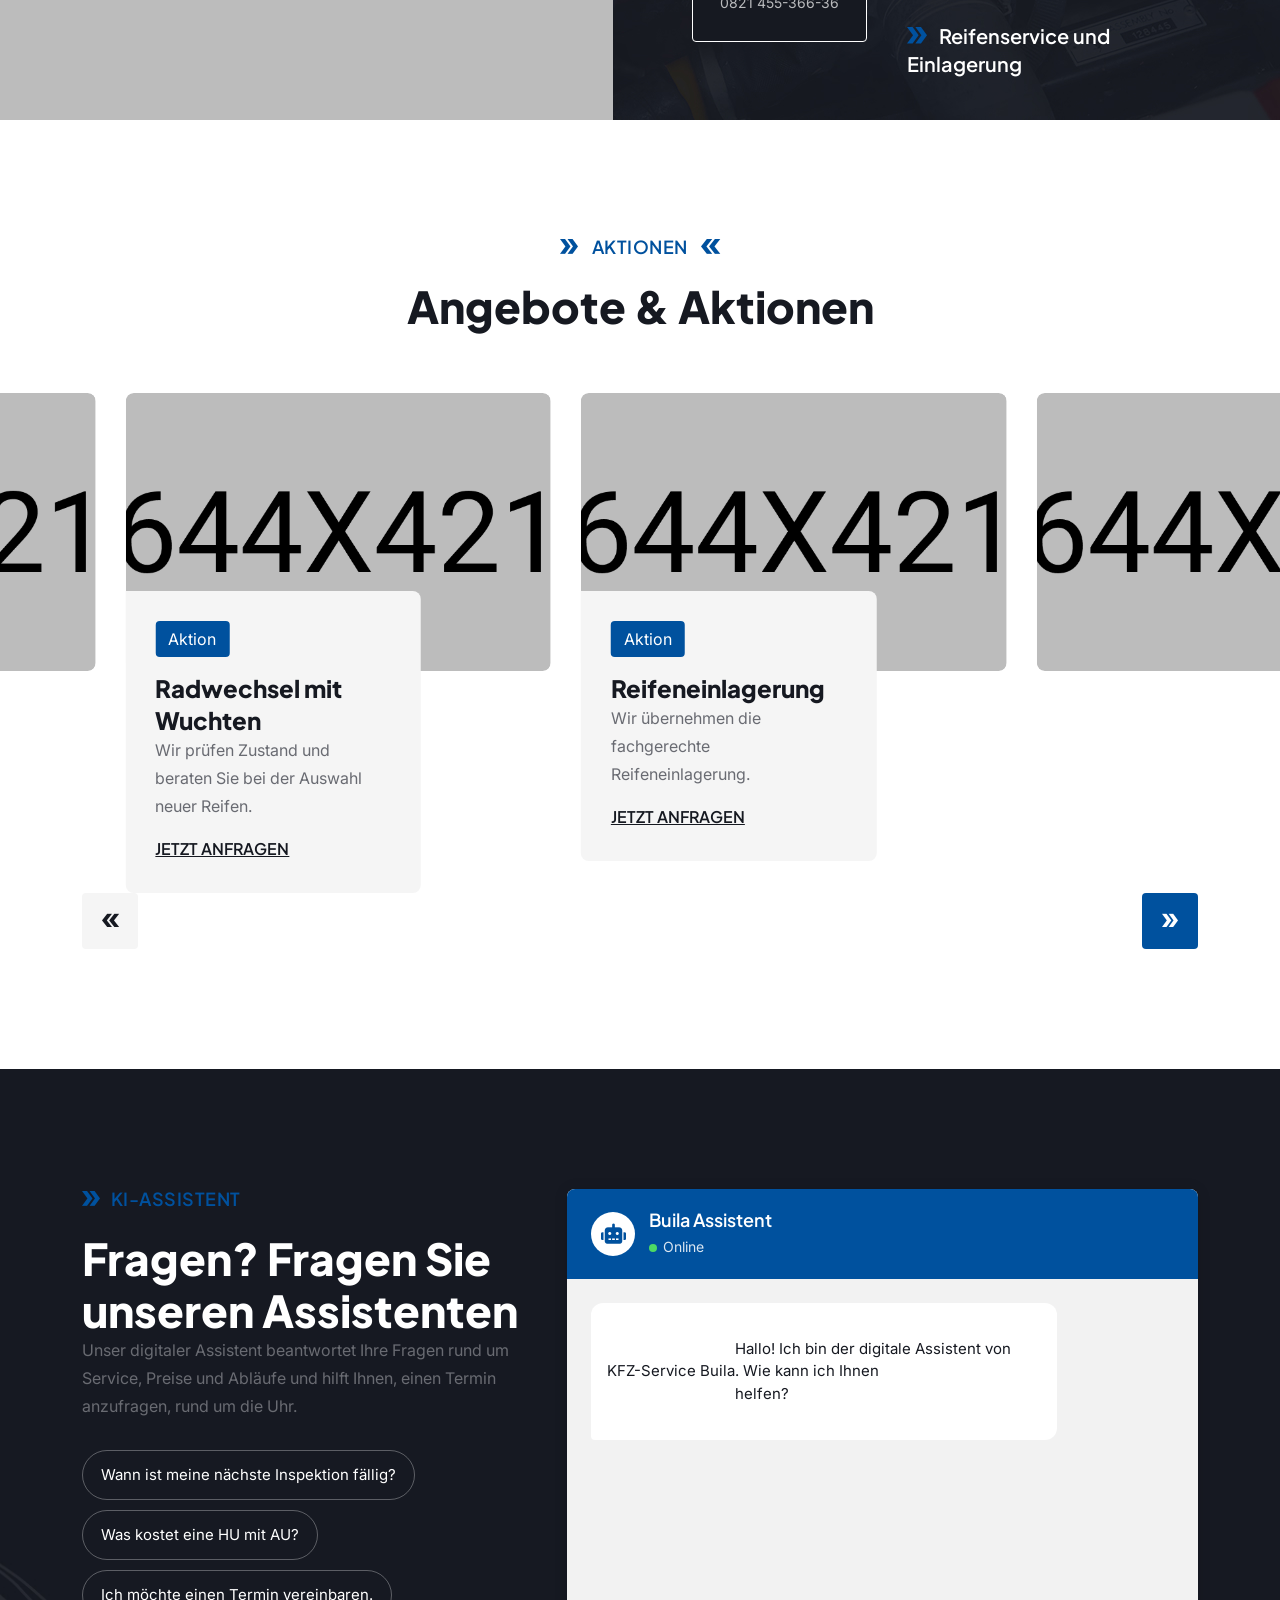
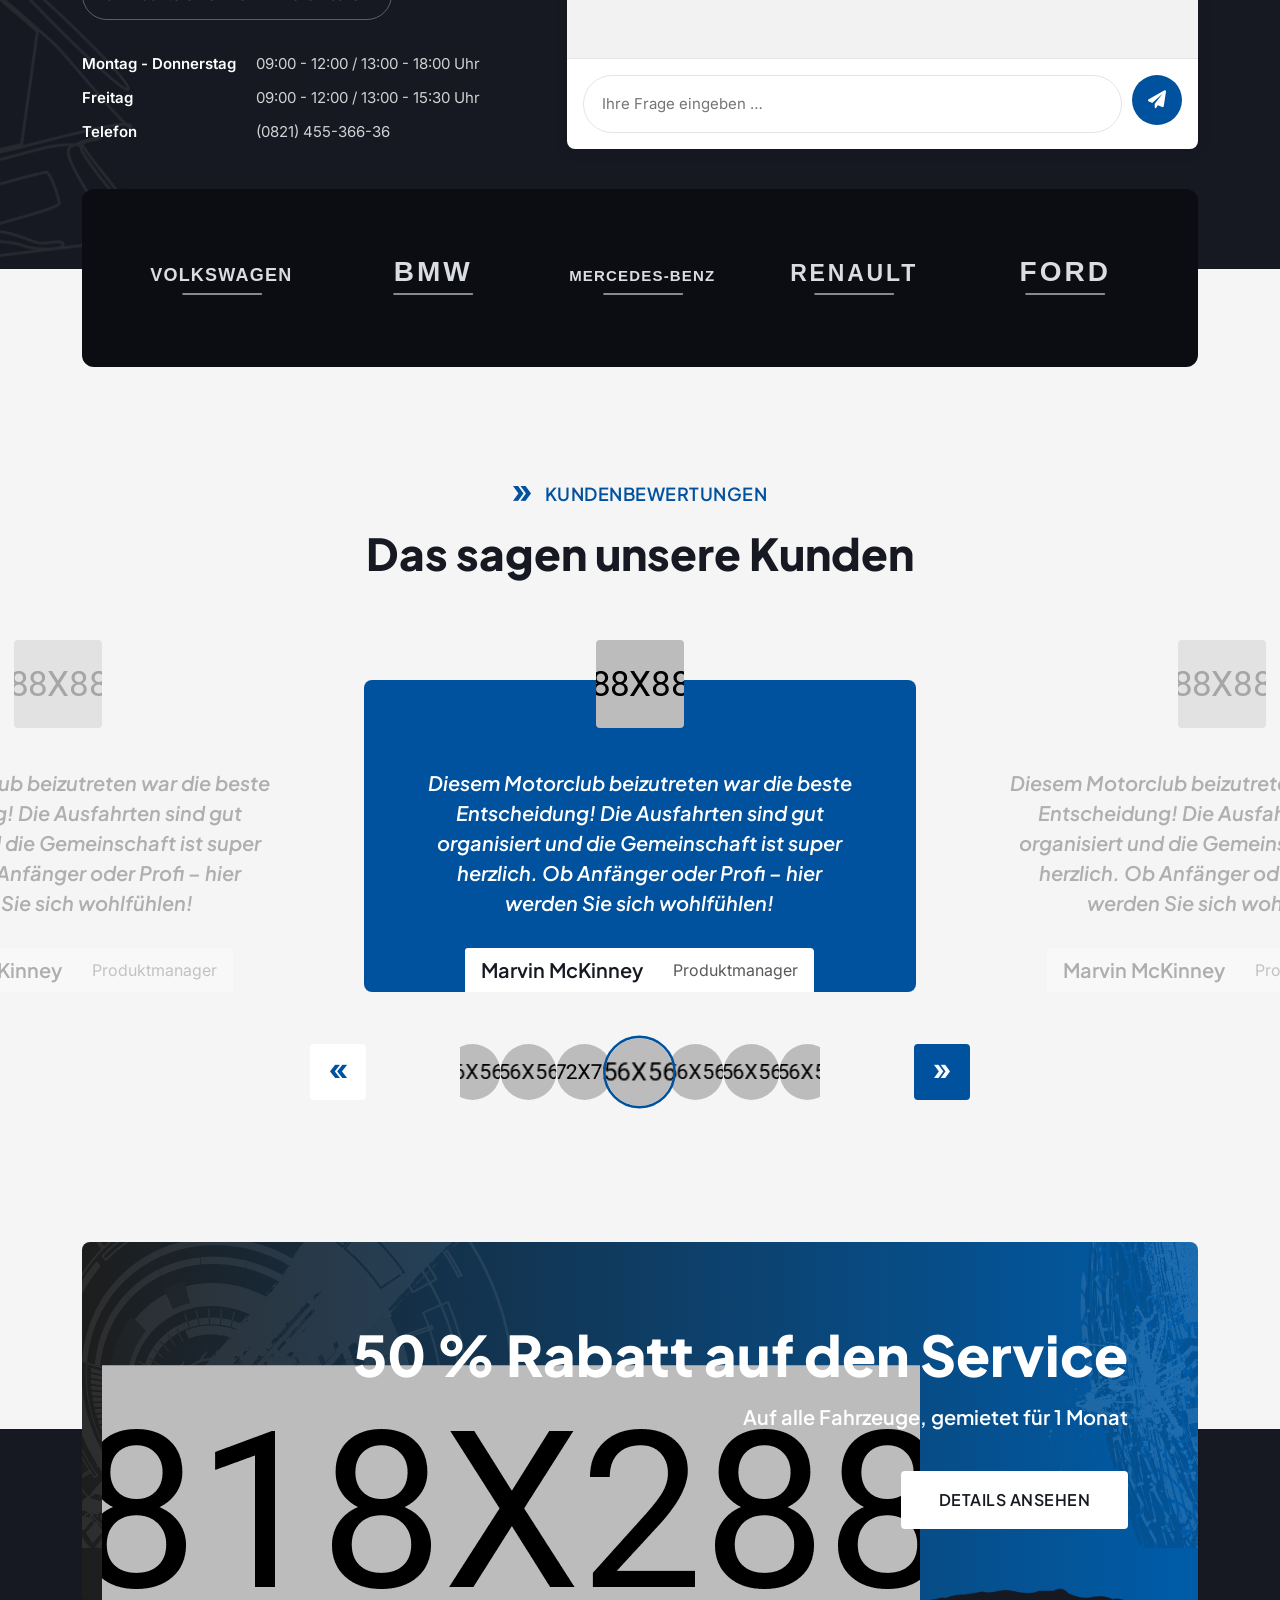
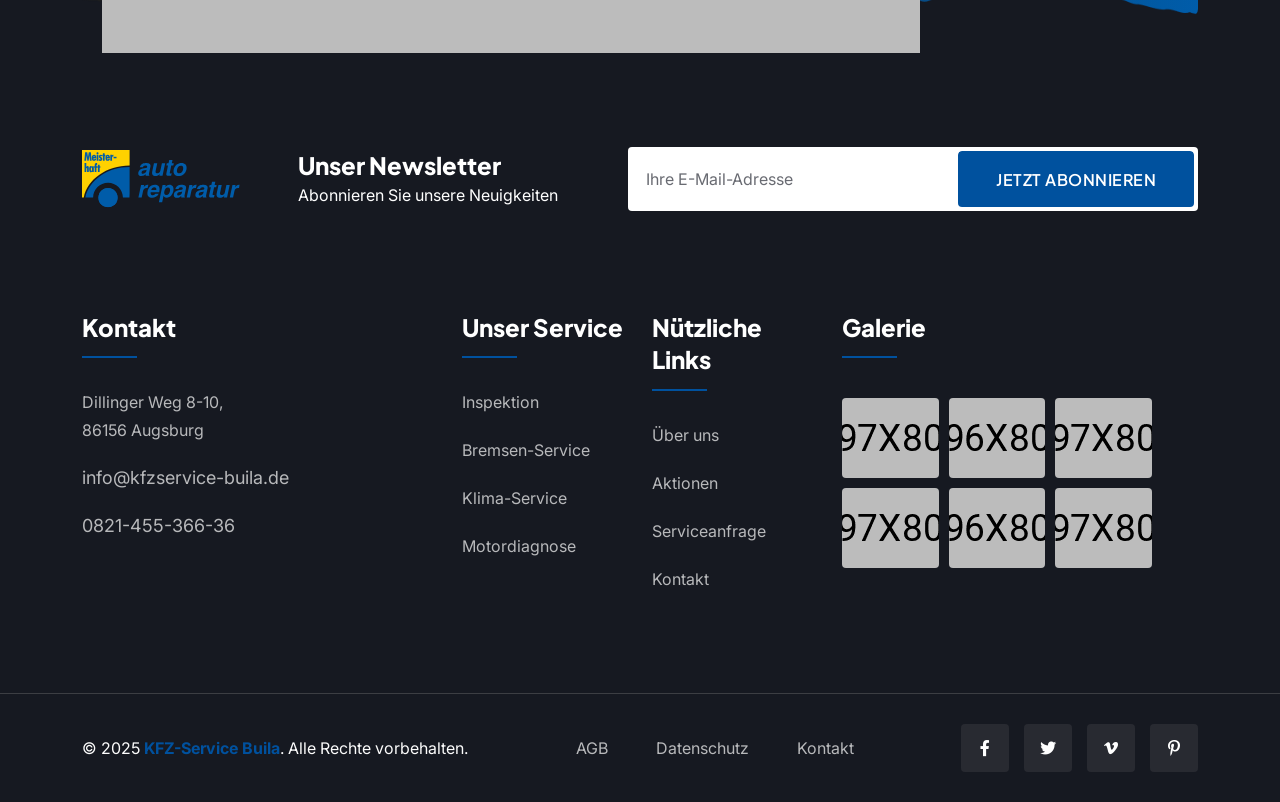
==== commit ca2d7555: "Index-1 header and footer on Serviceanfrage, Meisterhaft footer logo, new about images Co-Authored-B" ====
--- a/index-1.html
+++ b/index-1.html
@@ -1514,7 +1514,7 @@
         <div class="container">
             <div class="gt-newsletter-wrapper">
                 <a href="index.html" class="gt-footer-logo wow fadeInUp" data-wow-delay=".3s">
-                    <img src="assets/img/logo/white-logo.svg" alt="img">
+                    <img src="assets/img/home-1/meisterhaftlogo.svg" alt="KFZ-Service Buila – Meisterhaft">
                 </a>
                 <div class="gt-cta-content-wrapper wow fadeInUp" data-wow-delay=".5s">
                     <div class="gt-content">
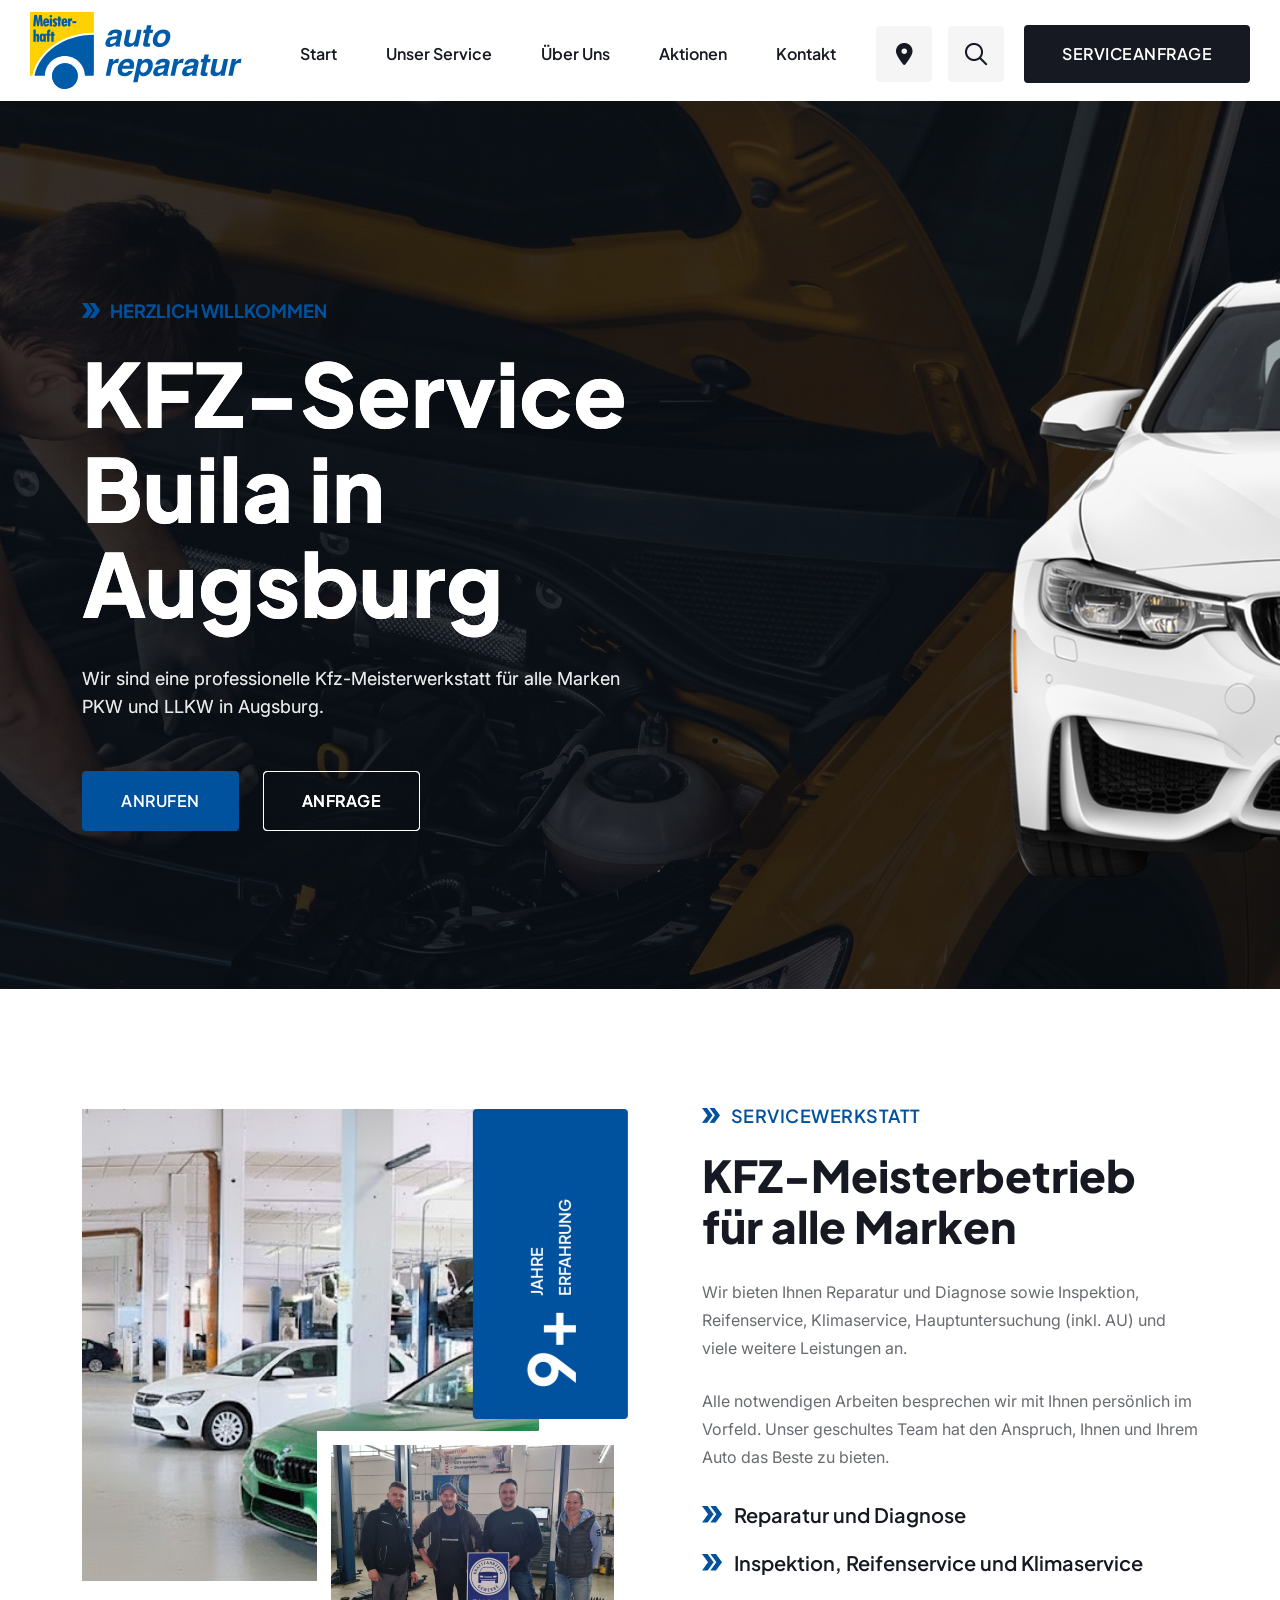
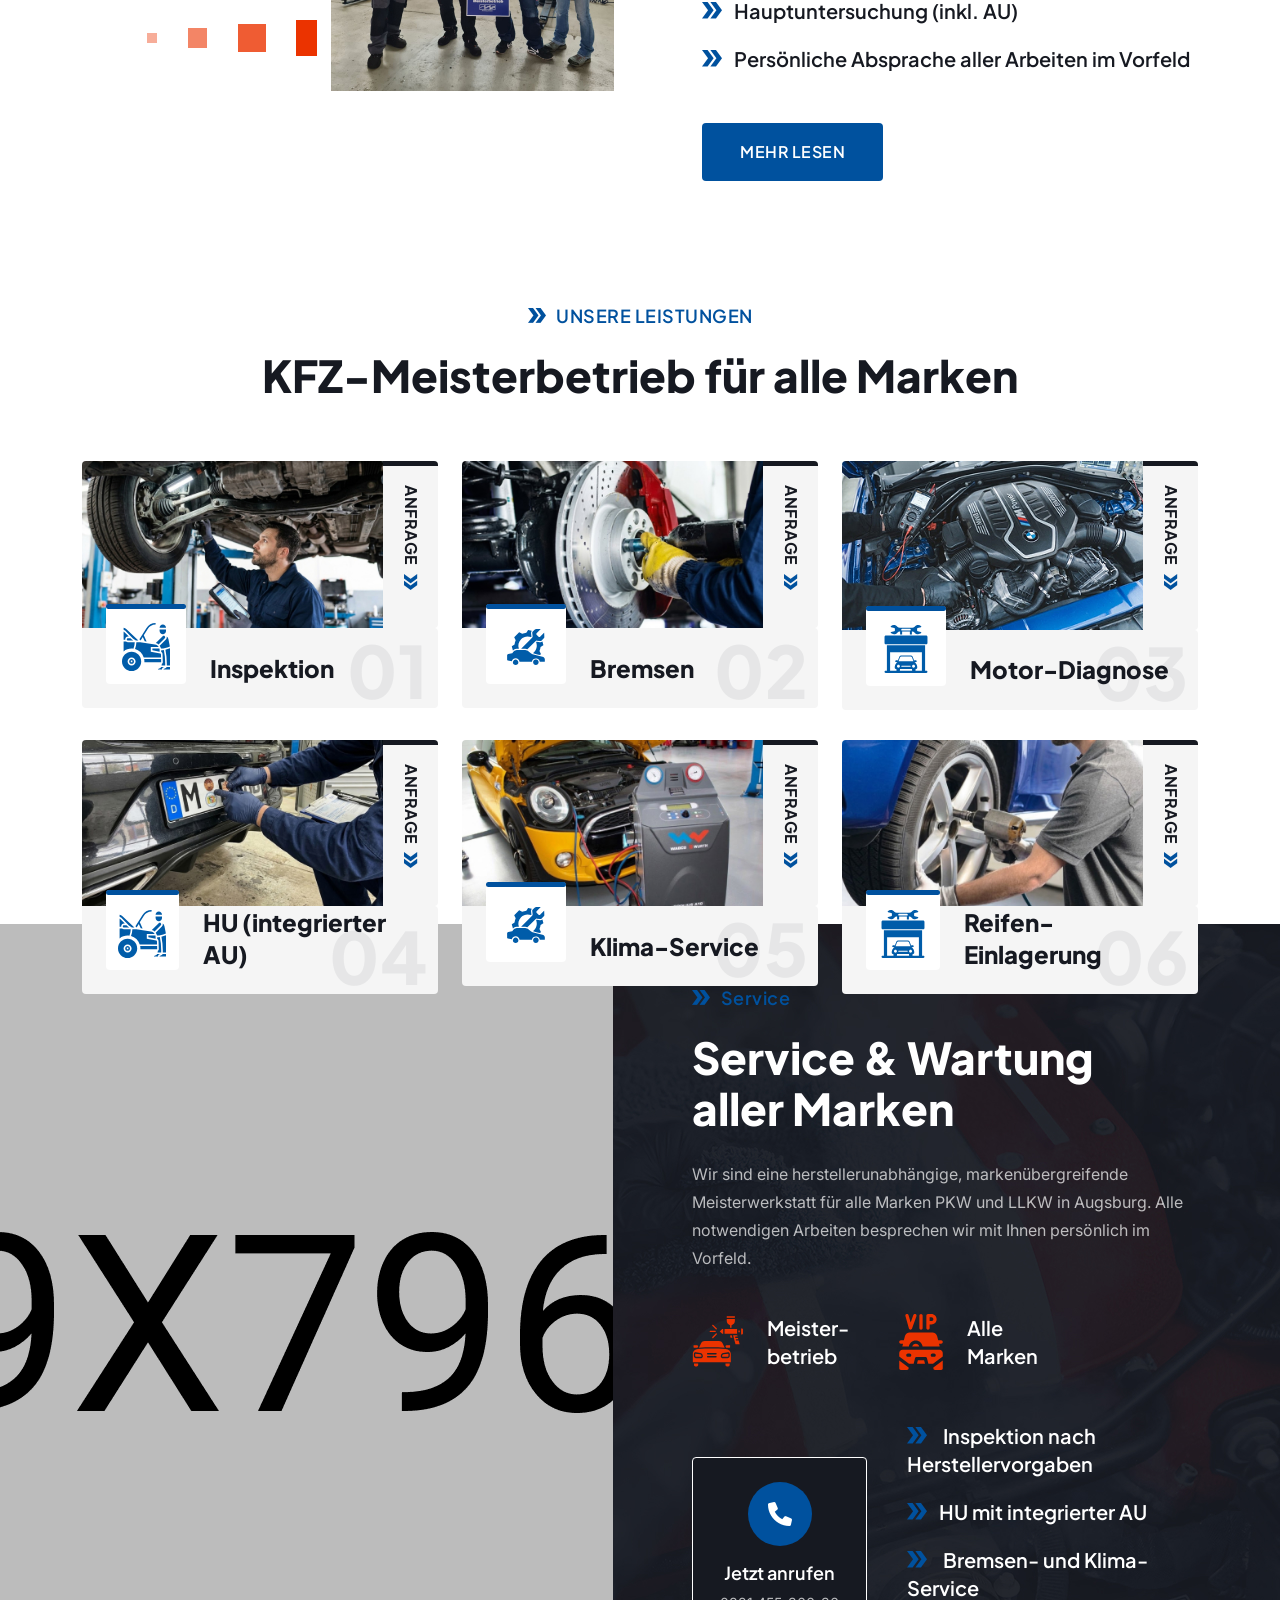
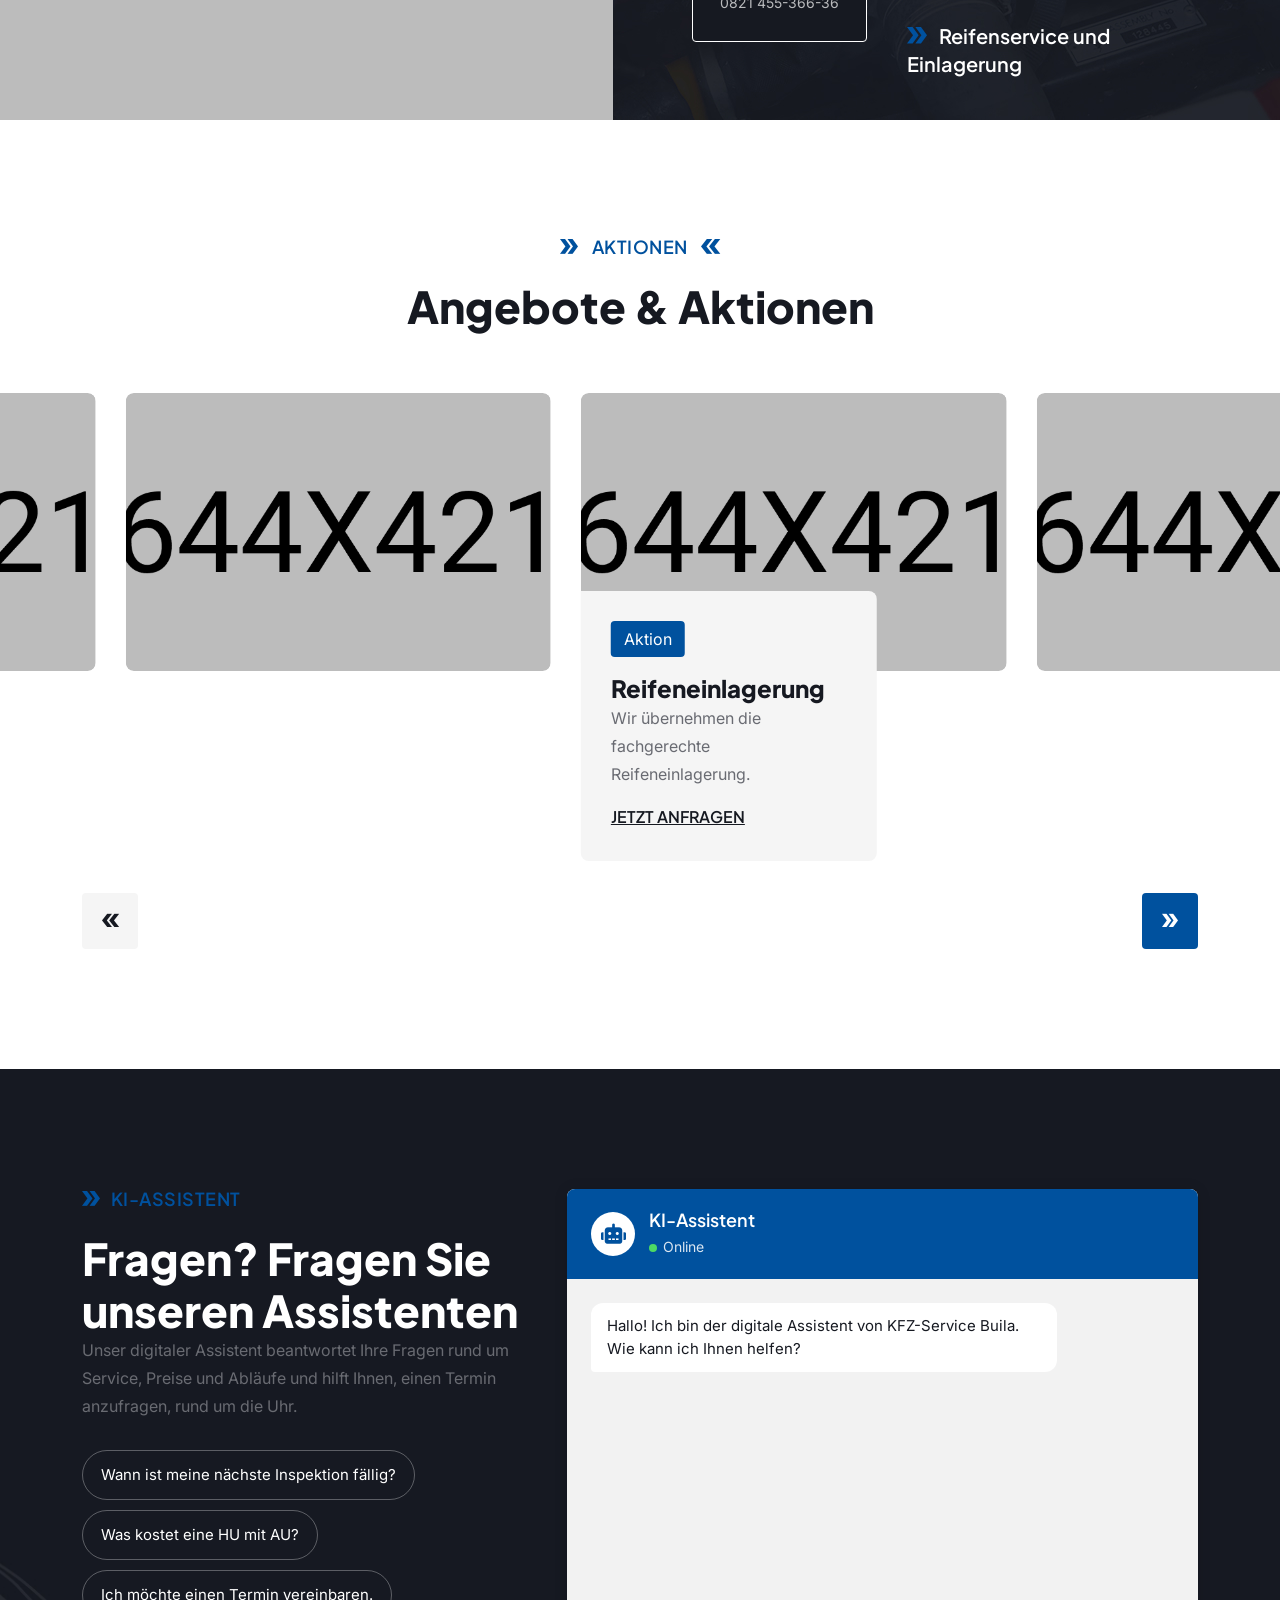
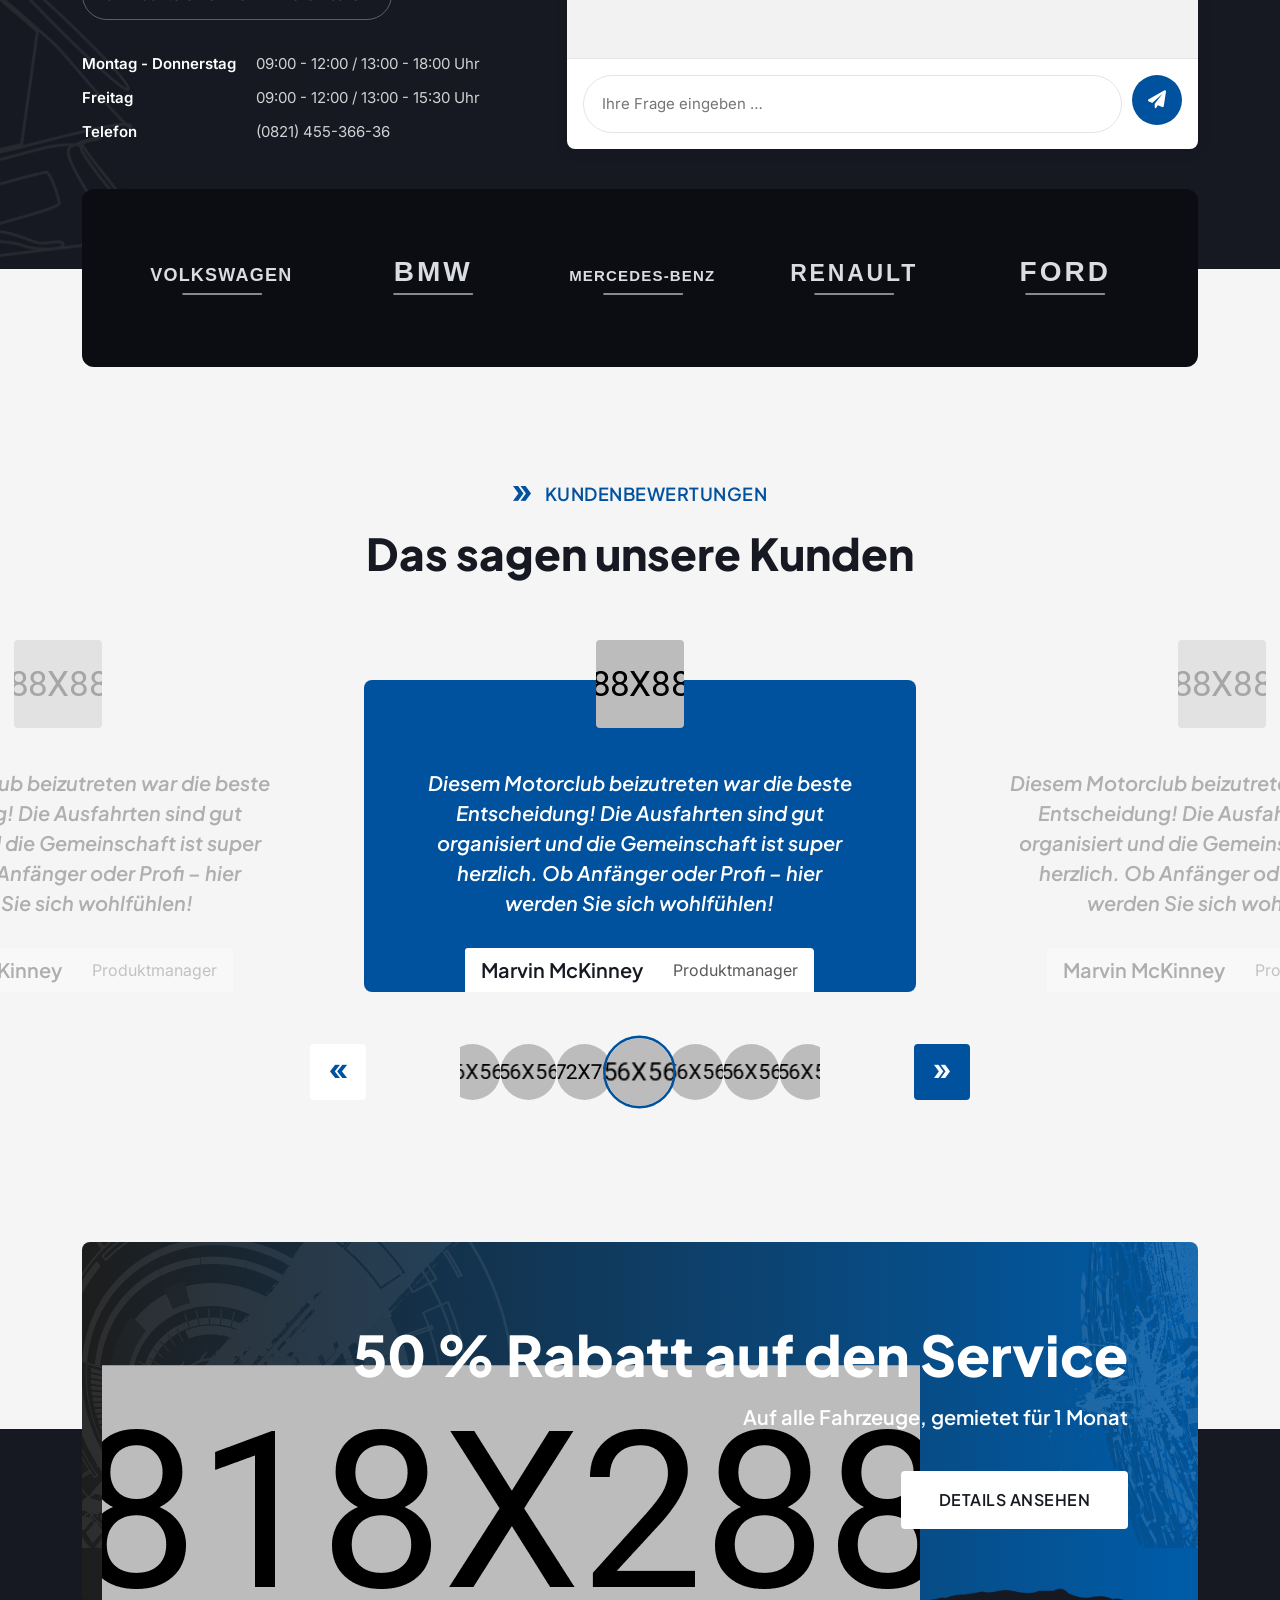
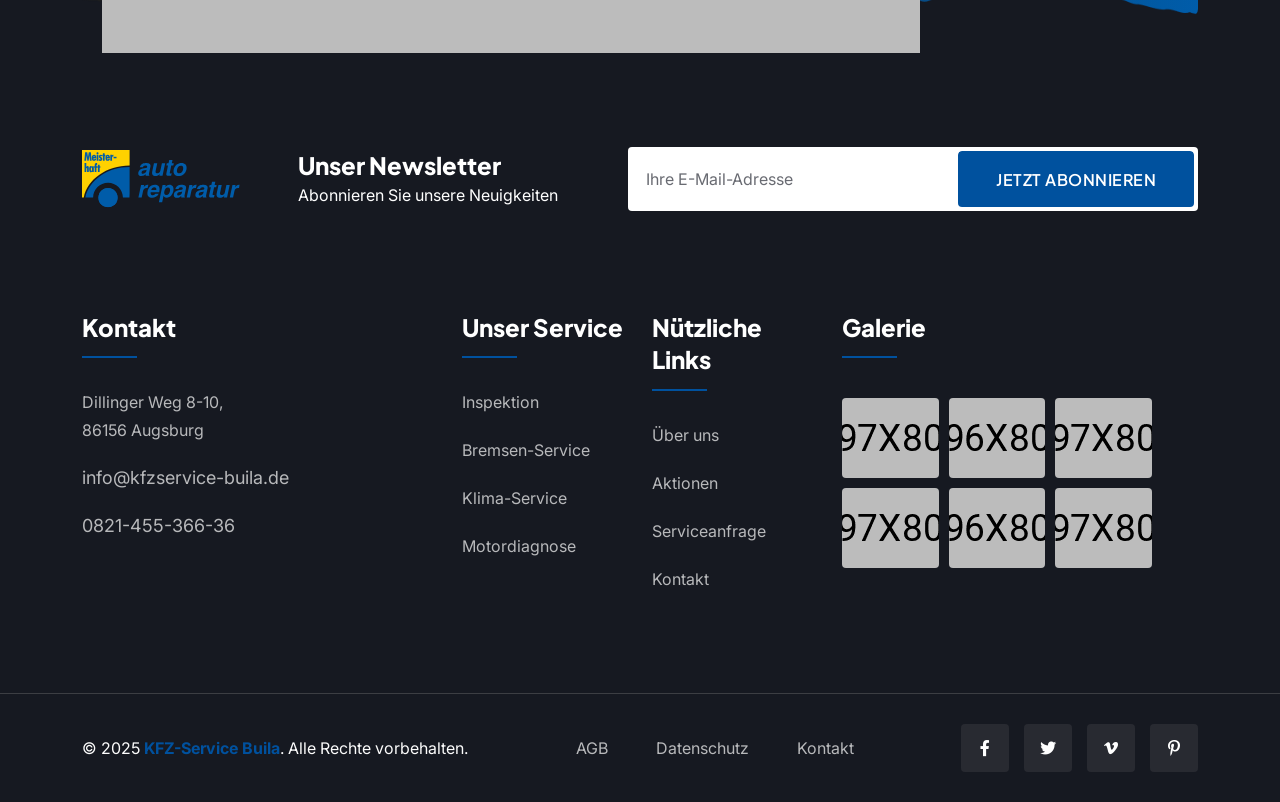
==== commit 451f70d0: "Index-1: ANFRAGE buttons, KI-Assistent chat header, new service images - Service cards: TERMIN butto" ====
--- a/index-1.html
+++ b/index-1.html
@@ -753,8 +753,8 @@
                         <div class="gt-service-card-items">
                             <div class="gt-thumb">
                                 <img src="assets/img/home-1/service/service-01.jpg" alt="img">
-                                <a href="anfrage.html" class="gt-link-btn">
-                                    TERMIN <i class="icon-icon-3"></i>
+                                <a href="serviceanfrage.html" class="gt-link-btn">
+                                    ANFRAGE <i class="icon-icon-3"></i>
                                 </a>
                             </div>
                             <div class="gt-content">
@@ -829,8 +829,8 @@
                                     01
                                 </span>
                             </div>
-                            <a href="anfrage.html" class="gt-link-btn-2">
-                                TERMIN <i class="icon-icon-3"></i>
+                            <a href="serviceanfrage.html" class="gt-link-btn-2">
+                                ANFRAGE <i class="icon-icon-3"></i>
                             </a>
                         </div>
                     </div>
@@ -838,8 +838,8 @@
                         <div class="gt-service-card-items">
                             <div class="gt-thumb">
                                 <img src="assets/img/home-1/service/service-02.jpg" alt="img">
-                                <a href="anfrage.html" class="gt-link-btn">
-                                    TERMIN <i class="icon-icon-3"></i>
+                                <a href="serviceanfrage.html" class="gt-link-btn">
+                                    ANFRAGE <i class="icon-icon-3"></i>
                                 </a>
                             </div>
                             <div class="gt-content">
@@ -856,8 +856,8 @@
                                     02
                                 </span>
                             </div>
-                            <a href="anfrage.html" class="gt-link-btn-2">
-                                TERMIN <i class="icon-icon-3"></i>
+                            <a href="serviceanfrage.html" class="gt-link-btn-2">
+                                ANFRAGE <i class="icon-icon-3"></i>
                             </a>
                         </div>
                     </div>
@@ -865,8 +865,8 @@
                         <div class="gt-service-card-items">
                             <div class="gt-thumb">
                                 <img src="assets/img/home-1/service/service-03.jpg" alt="img">
-                                <a href="anfrage.html" class="gt-link-btn">
-                                    TERMIN <i class="icon-icon-3"></i>
+                                <a href="serviceanfrage.html" class="gt-link-btn">
+                                    ANFRAGE <i class="icon-icon-3"></i>
                                 </a>
                             </div>
                             <div class="gt-content">
@@ -889,8 +889,8 @@
                                     03
                                 </span>
                             </div>
-                            <a href="anfrage.html" class="gt-link-btn-2">
-                                TERMIN <i class="icon-icon-3"></i>
+                            <a href="serviceanfrage.html" class="gt-link-btn-2">
+                                ANFRAGE <i class="icon-icon-3"></i>
                             </a>
                         </div>
                     </div>
@@ -898,8 +898,8 @@
                         <div class="gt-service-card-items">
                             <div class="gt-thumb">
                                 <img src="assets/img/home-1/service/service-04.jpg" alt="img">
-                                <a href="anfrage.html" class="gt-link-btn">
-                                    TERMIN <i class="icon-icon-3"></i>
+                                <a href="serviceanfrage.html" class="gt-link-btn">
+                                    ANFRAGE <i class="icon-icon-3"></i>
                                 </a>
                             </div>
                             <div class="gt-content">
@@ -969,13 +969,13 @@
                                         </defs>
                                     </svg>
                                 </div>
-                                <h3><a href="service-details.html">HU (mit integrierter AU)</a></h3>
+                                <h3><a href="service-details.html">HU (integrierter AU)</a></h3>
                                 <span class="gt-number">
                                     04
                                 </span>
                             </div>
-                            <a href="anfrage.html" class="gt-link-btn-2">
-                                TERMIN <i class="icon-icon-3"></i>
+                            <a href="serviceanfrage.html" class="gt-link-btn-2">
+                                ANFRAGE <i class="icon-icon-3"></i>
                             </a>
                         </div>
                     </div>
@@ -983,8 +983,8 @@
                         <div class="gt-service-card-items">
                             <div class="gt-thumb">
                                 <img src="assets/img/home-1/service/service-05.jpg" alt="img">
-                                <a href="anfrage.html" class="gt-link-btn">
-                                    TERMIN <i class="icon-icon-3"></i>
+                                <a href="serviceanfrage.html" class="gt-link-btn">
+                                    ANFRAGE <i class="icon-icon-3"></i>
                                 </a>
                             </div>
                             <div class="gt-content">
@@ -1001,8 +1001,8 @@
                                     05
                                 </span>
                             </div>
-                            <a href="anfrage.html" class="gt-link-btn-2">
-                                TERMIN <i class="icon-icon-3"></i>
+                            <a href="serviceanfrage.html" class="gt-link-btn-2">
+                                ANFRAGE <i class="icon-icon-3"></i>
                             </a>
                         </div>
                     </div>
@@ -1010,8 +1010,8 @@
                         <div class="gt-service-card-items">
                             <div class="gt-thumb">
                                 <img src="assets/img/home-1/service/service-06.jpg" alt="img">
-                                <a href="anfrage.html" class="gt-link-btn">
-                                    TERMIN <i class="icon-icon-3"></i>
+                                <a href="serviceanfrage.html" class="gt-link-btn">
+                                    ANFRAGE <i class="icon-icon-3"></i>
                                 </a>
                             </div>
                             <div class="gt-content">
@@ -1034,8 +1034,8 @@
                                     06
                                 </span>
                             </div>
-                            <a href="anfrage.html" class="gt-link-btn-2">
-                                TERMIN <i class="icon-icon-3"></i>
+                            <a href="serviceanfrage.html" class="gt-link-btn-2">
+                                ANFRAGE <i class="icon-icon-3"></i>
                             </a>
                         </div>
                     </div>
@@ -1243,20 +1243,17 @@
                         <div class="gt-chat-head">
                             <span class="gt-chat-avatar"><i class="fa-solid fa-robot"></i></span>
                             <div>
-                                <h4>Buila Assistent</h4>
+                                <h4>KI-Assistent</h4>
                                 <span class="gt-chat-status">Online</span>
                             </div>
                         </div>
                         <div class="gt-chat-messages" data-chat-messages aria-live="polite">
-                            <div class="gt-chat-msg is-bot">
-                                Hallo! Ich bin der digitale Assistent von KFZ-Service Buila. Wie kann ich Ihnen
-                                helfen?
-                            </div>
+                            <div class="gt-chat-msg is-bot">Hallo! Ich bin der digitale Assistent von KFZ-Service Buila. Wie kann ich Ihnen helfen?</div>
                         </div>
                         <form class="gt-chat-form" data-chat-form>
                             <label class="visually-hidden" for="gt-chat-input">Ihre Nachricht</label>
-                            <input type="text" id="gt-chat-input" placeholder="Ihre Frage eingeben …"
-                                autocomplete="off" required>
+                            <input type="text" id="gt-chat-input" placeholder="Ihre Frage eingeben …" autocomplete="off"
+                                required>
                             <button type="submit" aria-label="Senden"><i class="fa-solid fa-paper-plane"></i></button>
                         </form>
                     </div>
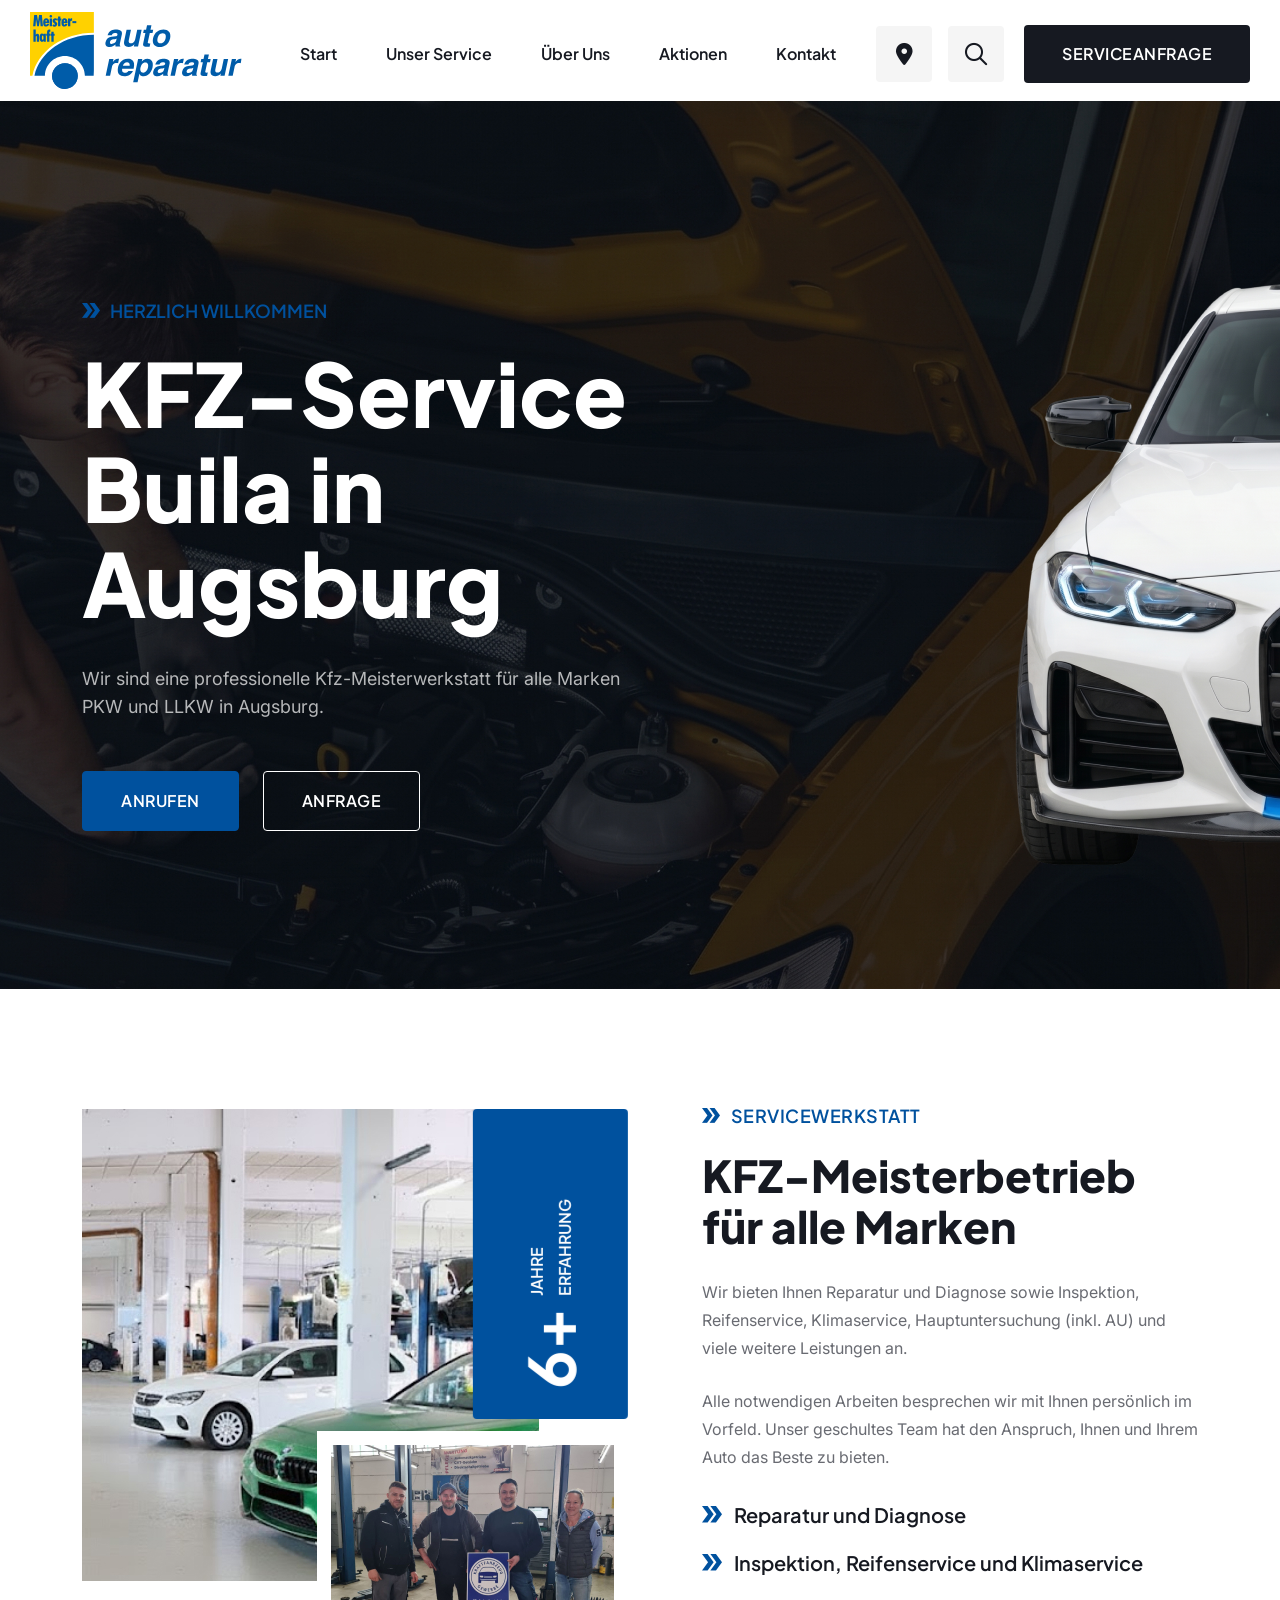
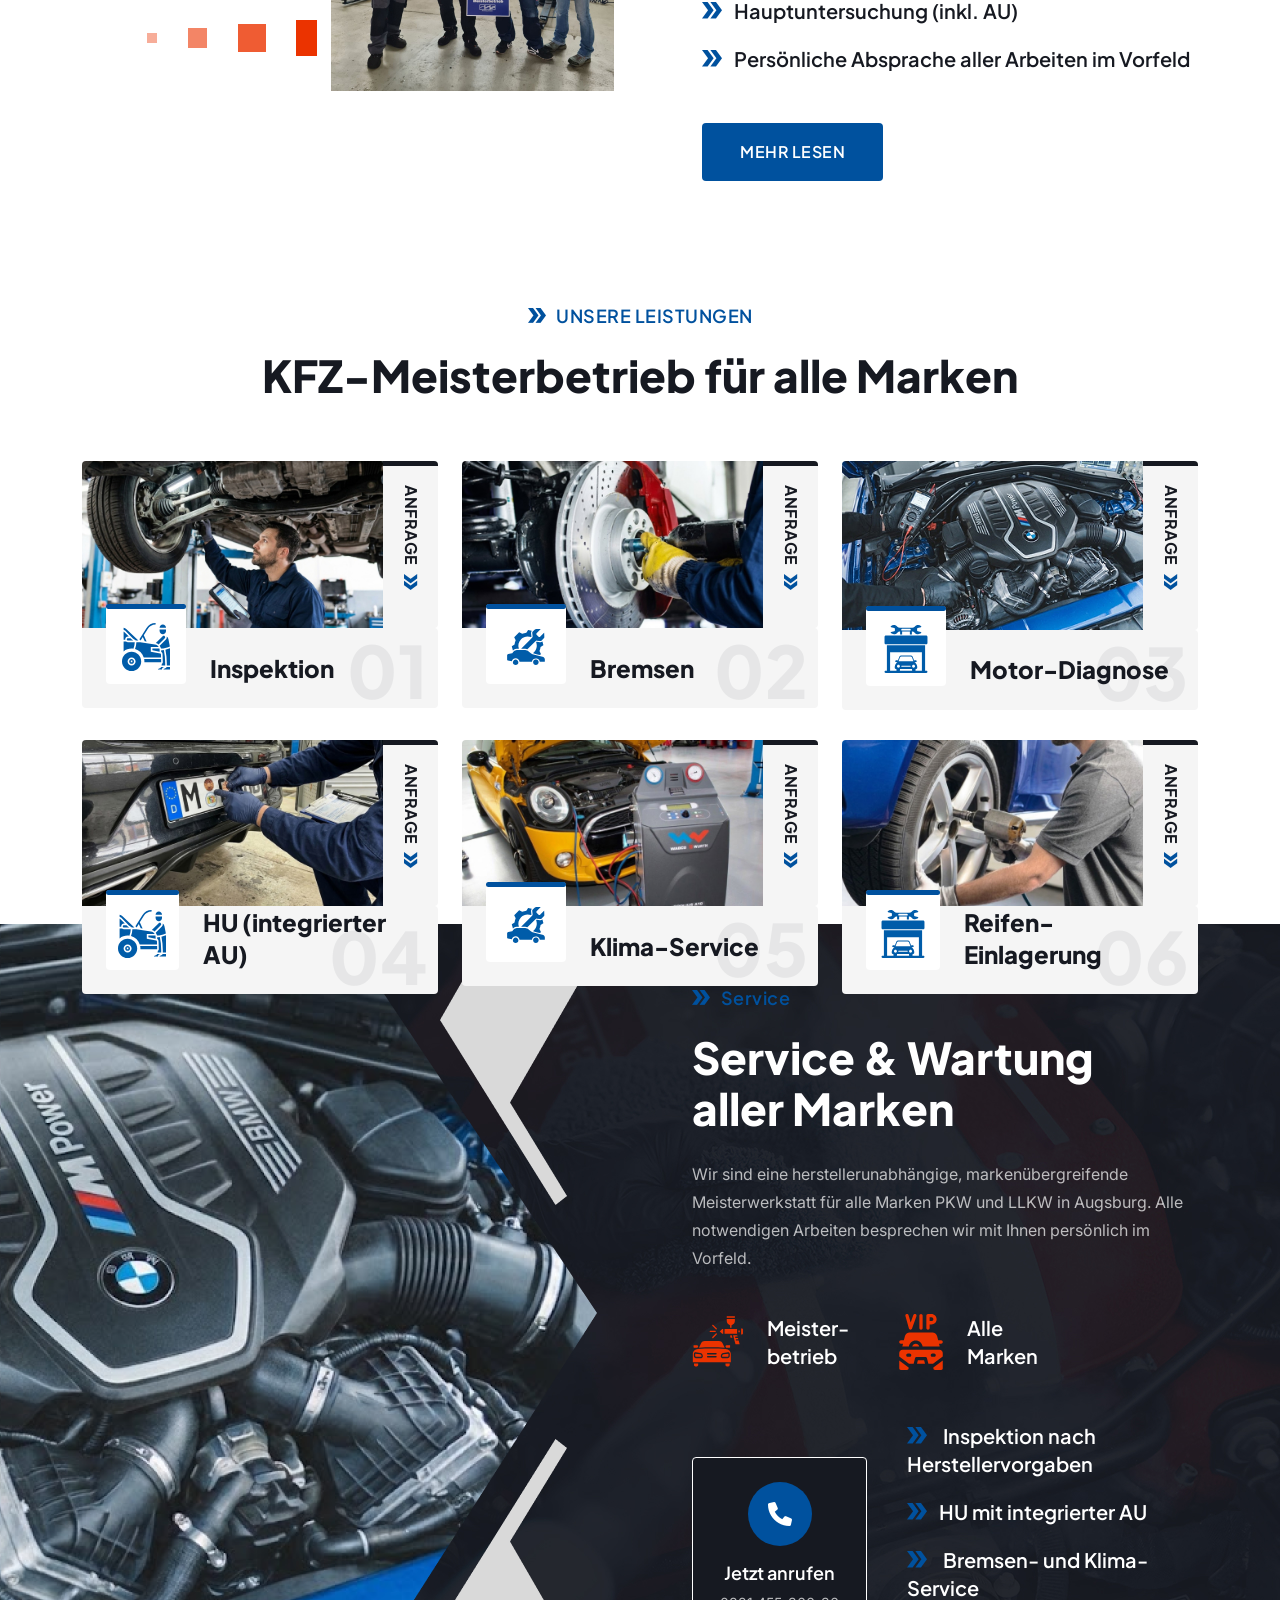
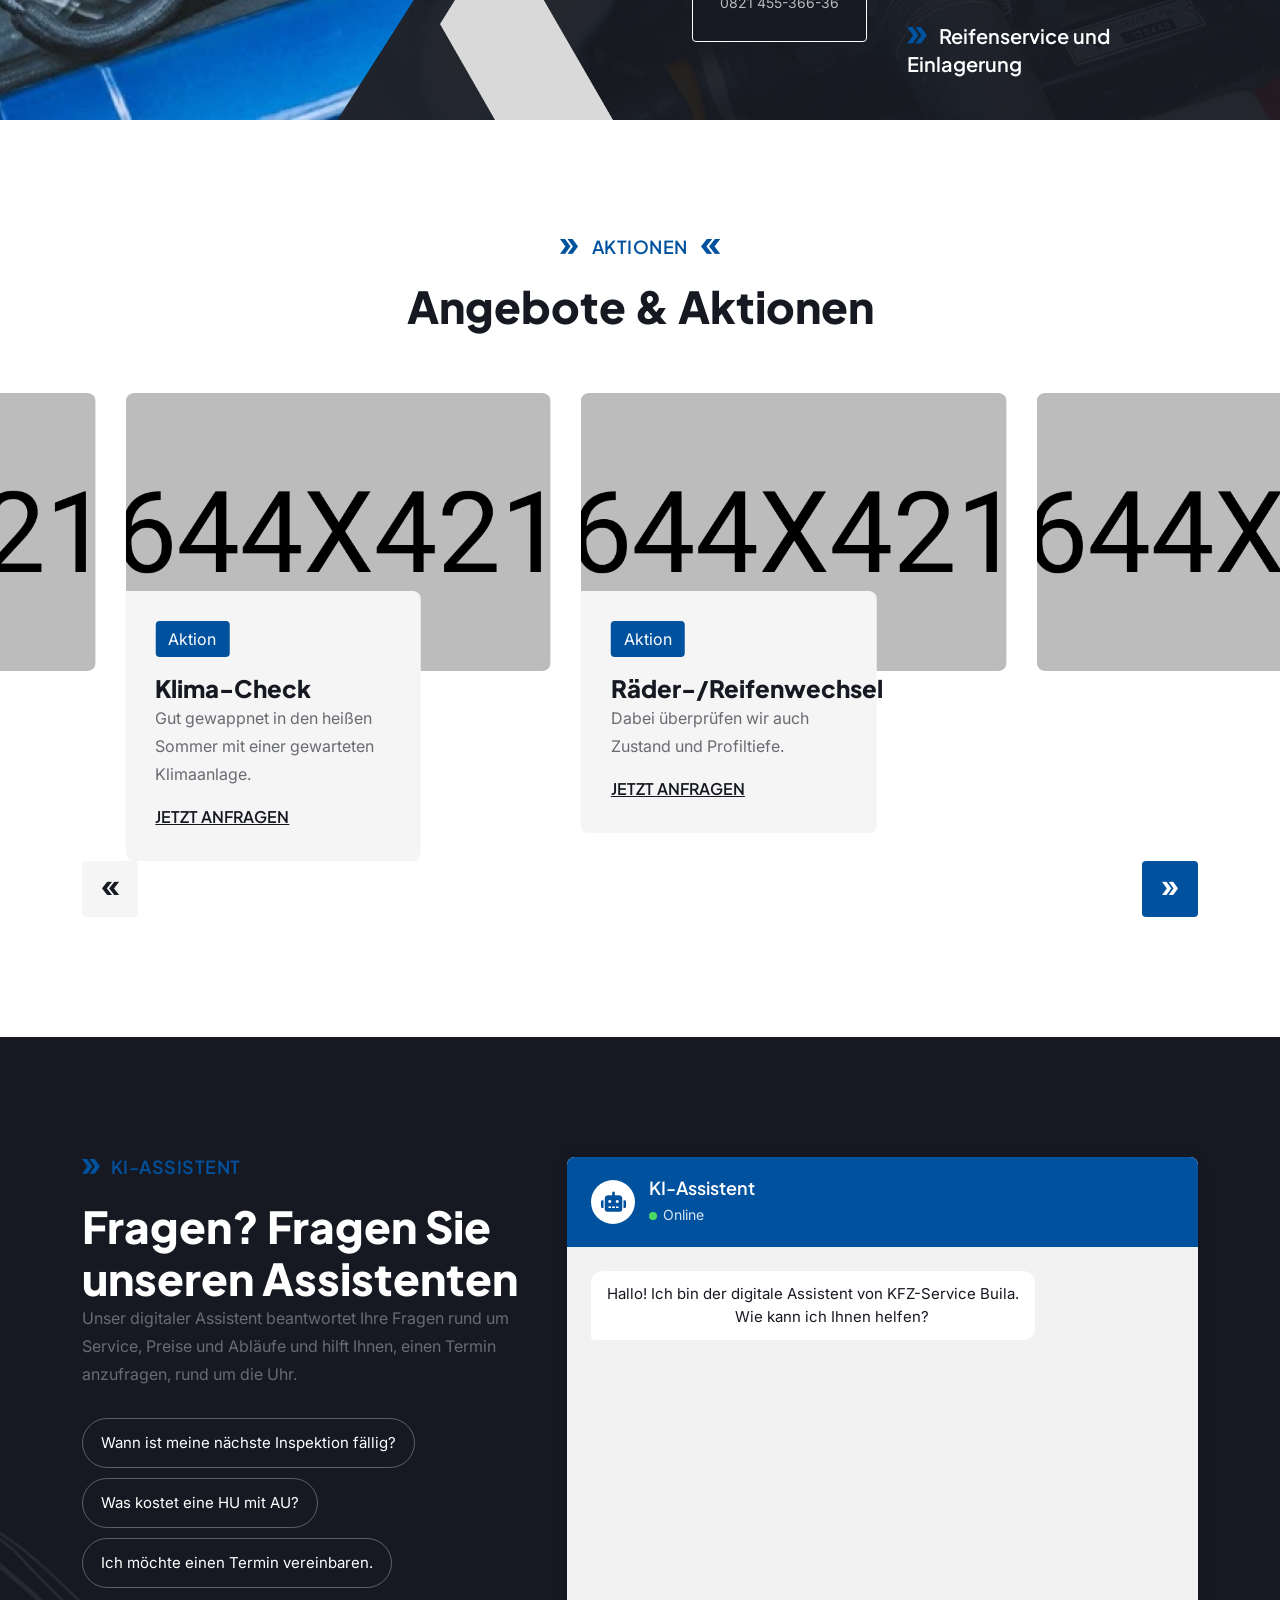
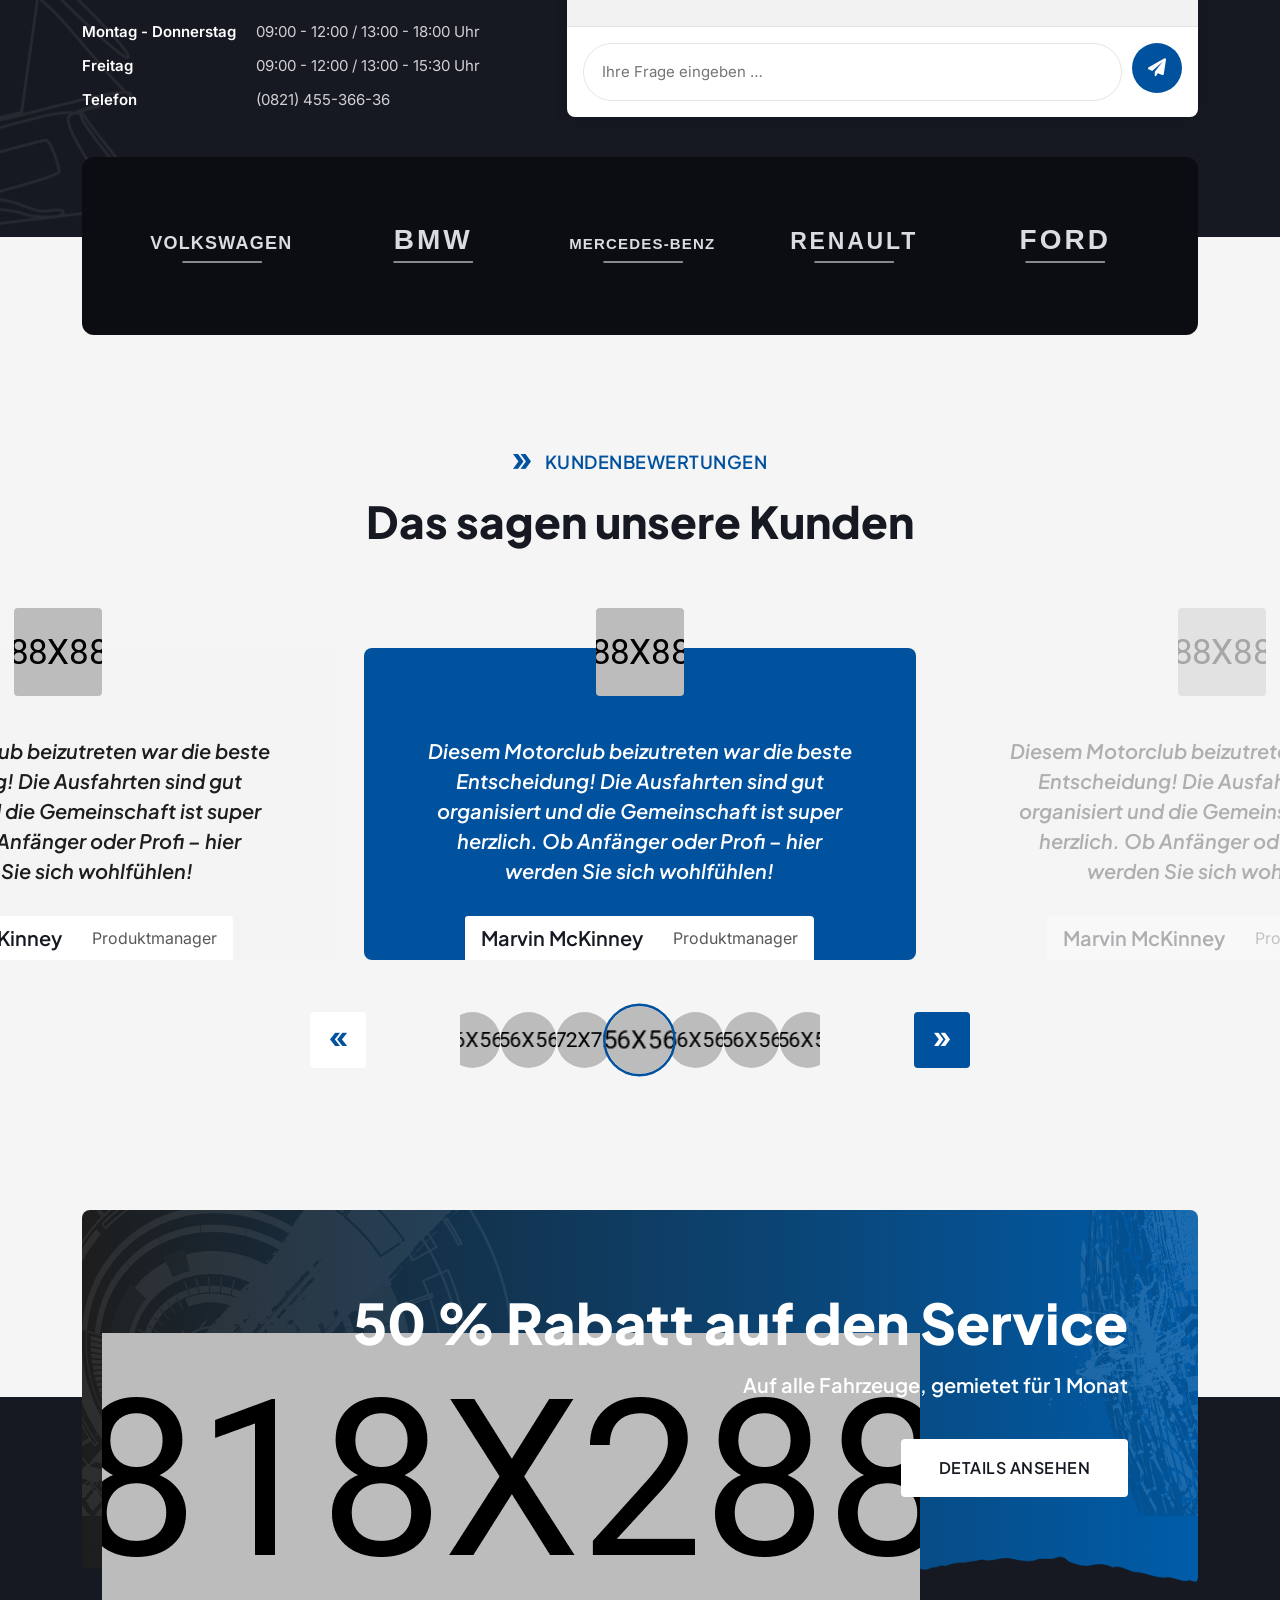
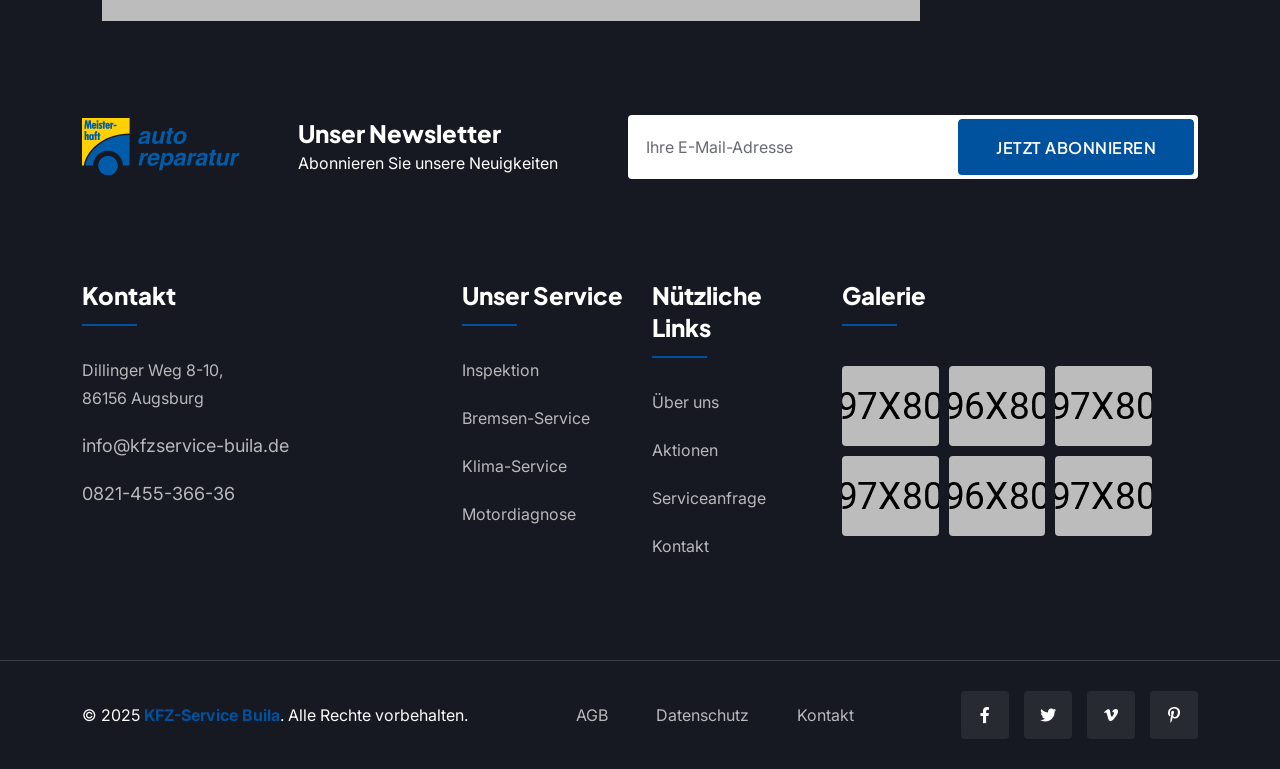
==== commit c1ff69cd: "Add Innung logo box next to call box on index-1" ====
--- a/index-1.html
+++ b/index-1.html
@@ -604,7 +604,7 @@
                                                 <span class="gt-text-2">ANRUFEN</span>
                                             </span>
                                         </a>
-                                        <a href="contact.html" class="gt-theme-btn gt-border-style">
+                                        <a href="serviceanfrage.html" class="gt-theme-btn gt-border-style">
                                             <span class="gt-text-btn">
                                                 <span class="gt-text-2">ANFRAGE</span>
                                             </span>
@@ -637,7 +637,7 @@
                                                 <span class="gt-text-2">ANRUFEN</span>
                                             </span>
                                         </a>
-                                        <a href="contact.html" class="gt-theme-btn gt-border-style">
+                                        <a href="serviceanfrage.html" class="gt-theme-btn gt-border-style">
                                             <span class="gt-text-btn">
                                                 <span class="gt-text-2">ANFRAGE</span>
                                             </span>
@@ -1052,7 +1052,7 @@
                 <div class="row g-4 align-items-center">
                     <div class="col-xl-6">
                         <div class="gt-why-choose-image">
-                            <img src="assets/img/home-2/choose-us.png" alt="img">
+                            <img src="assets/img/home-1/choose-us.png" alt="img">
                         </div>
                     </div>
                     <div class="col-xl-6">
@@ -1087,8 +1087,7 @@
                                 </li>
                             </ul>
                             <div class="gt-feature-list-box">
-                                <a href="tel:+4982145536636" class="client-box gt-call-box wow fadeInUp"
-                                    data-wow-delay=".3s">
+                                <a href="#" class="client-box gt-call-box wow fadeInUp" data-wow-delay=".3s">
                                     <span class="gt-call-icon"><i class="fa-solid fa-phone"></i></span>
                                     <h3>Jetzt anrufen</h3>
                                     <span>0821 455-366-36</span>
@@ -1138,10 +1137,10 @@
                                 <img src="assets/img/home-1/project/project-01.jpg" alt="Radwechsel mit Wuchten">
                             </div>
                             <div class="gt-project-content">
-                                <a href="contact.html" class="gt-post-tag">Aktion</a>
-                                <h3><a href="contact.html">Radwechsel mit Wuchten</a></h3>
-                                <p>Wir prüfen Zustand und beraten Sie bei der Auswahl neuer Reifen.</p>
-                                <a href="contact.html" class="gt-link-btn">JETZT ANFRAGEN</a>
+                                <a href="serviceanfrage.html" class="gt-post-tag">Aktion</a>
+                                <h3><a href="serviceanfrage.html">Klima-Check</a></h3>
+                                <p>Gut gewappnet in den heißen Sommer mit einer gewarteten Klimaanlage.</p>
+                                <a href="serviceanfrage.html" class="gt-link-btn">JETZT ANFRAGEN</a>
                             </div>
                         </div>
                     </div>
@@ -1151,10 +1150,10 @@
                                 <img src="assets/img/home-1/project/project-02.jpg" alt="Reifeneinlagerung">
                             </div>
                             <div class="gt-project-content">
-                                <a href="contact.html" class="gt-post-tag">Aktion</a>
-                                <h3><a href="contact.html">Reifeneinlagerung</a></h3>
-                                <p>Wir übernehmen die fachgerechte Reifeneinlagerung.</p>
-                                <a href="contact.html" class="gt-link-btn">JETZT ANFRAGEN</a>
+                                <a href="serviceanfrage.html" class="gt-post-tag">Aktion</a>
+                                <h3><a href="serviceanfrage.html">Räder-/Reifenwechsel</a></h3>
+                                <p>Dabei überprüfen wir auch Zustand und Profiltiefe.</p>
+                                <a href="serviceanfrage.html" class="gt-link-btn">JETZT ANFRAGEN</a>
                             </div>
                         </div>
                     </div>
@@ -1164,10 +1163,10 @@
                                 <img src="assets/img/home-1/project/project-03.jpg" alt="Inspektion">
                             </div>
                             <div class="gt-project-content">
-                                <a href="contact.html" class="gt-post-tag">Aktion</a>
-                                <h3><a href="contact.html">Inspektion</a></h3>
-                                <p>Wir führen an Ihrem Fahrzeug die fachgerechte Inspektion durch.</p>
-                                <a href="contact.html" class="gt-link-btn">JETZT ANFRAGEN</a>
+                                <a href="serviceanfrage.html" class="gt-post-tag">Aktion</a>
+                                <h3><a href="serviceanfrage.html">Automatikgetriebespülung </a></h3>
+                                <p>Eine Automatikgetriebe-Spülung verlängert die Lebensdauer des Getriebes.</p>
+                                <a href="serviceanfrage.html" class="gt-link-btn">JETZT ANFRAGEN</a>
                             </div>
                         </div>
                     </div>
@@ -1177,10 +1176,10 @@
                                 <img src="assets/img/home-1/project/project-04.jpg" alt="Klima-Check">
                             </div>
                             <div class="gt-project-content">
-                                <a href="contact.html" class="gt-post-tag">Aktion</a>
-                                <h3><a href="contact.html">Klima-Check</a></h3>
-                                <p>Wir prüfen Dichtheit, Systemdrücke und Kühlleistung.</p>
-                                <a href="contact.html" class="gt-link-btn">JETZT ANFRAGEN</a>
+                                <a href="serviceanfrage.html" class="gt-post-tag">Aktion</a>
+                                <h3><a href="serviceanfrage.html">Bremsen-Check</a></h3>
+                                <p>Wir überprüfen die Bremsanlage Ihres Fahrzeuges.</p>
+                                <a href="serviceanfrage.html" class="gt-link-btn">JETZT ANFRAGEN</a>
                             </div>
                         </div>
                     </div>
@@ -1190,10 +1189,10 @@
                                 <img src="assets/img/home-1/project/project-01.jpg" alt="Urlaubscheck">
                             </div>
                             <div class="gt-project-content">
-                                <a href="contact.html" class="gt-post-tag">Aktion</a>
-                                <h3><a href="contact.html">Urlaubscheck</a></h3>
-                                <p>Damit Sie sicher und stressfrei an Ihren Urlaubsort kommen.</p>
-                                <a href="contact.html" class="gt-link-btn">JETZT ANFRAGEN</a>
+                                <a href="serviceanfrage.html" class="gt-post-tag">Aktion</a>
+                                <h3><a href="serviceanfrage.html">Inspektion</a></h3>
+                                <p>Gründlich geprüft und nach Herstellervorgaben gewartet.</p>
+                                <a href="serviceanfrage.html" class="gt-link-btn">JETZT ANFRAGEN</a>
                             </div>
                         </div>
                     </div>
@@ -1248,7 +1247,8 @@
                             </div>
                         </div>
                         <div class="gt-chat-messages" data-chat-messages aria-live="polite">
-                            <div class="gt-chat-msg is-bot">Hallo! Ich bin der digitale Assistent von KFZ-Service Buila. Wie kann ich Ihnen helfen?</div>
+                            <div class="gt-chat-msg is-bot">Hallo! Ich bin der digitale Assistent von KFZ-Service Buila.
+                                Wie kann ich Ihnen helfen?</div>
                         </div>
                         <form class="gt-chat-form" data-chat-form>
                             <label class="visually-hidden" for="gt-chat-input">Ihre Nachricht</label>
@@ -1598,12 +1598,12 @@
                                     </a>
                                 </li>
                                 <li>
-                                    <a href="contact.html">
+                                    <a href="serviceanfrage.html">
                                         Serviceanfrage
                                     </a>
                                 </li>
                                 <li>
-                                    <a href="contact.html">
+                                    <a href="serviceanfrage.html">
                                         Kontakt
                                     </a>
                                 </li>
@@ -1682,13 +1682,13 @@
                     <p>© 2025 <b>KFZ-Service Buila</b>. Alle Rechte vorbehalten.</p>
                     <ul class="gt-bottom-list">
                         <li>
-                            <a href="contact.html">AGB</a>
+                            <a href="serviceanfrage.html">AGB</a>
                         </li>
                         <li>
-                            <a href="contact.html">Datenschutz</a>
+                            <a href="serviceanfrage.html">Datenschutz</a>
                         </li>
                         <li>
-                            <a href="contact.html">Kontakt</a>
+                            <a href="serviceanfrage.html">Kontakt</a>
                         </li>
                     </ul>
                     <div class="gt-social-icon d-flex align-items-center wow fadeInUp" data-wow-delay=".5s">
